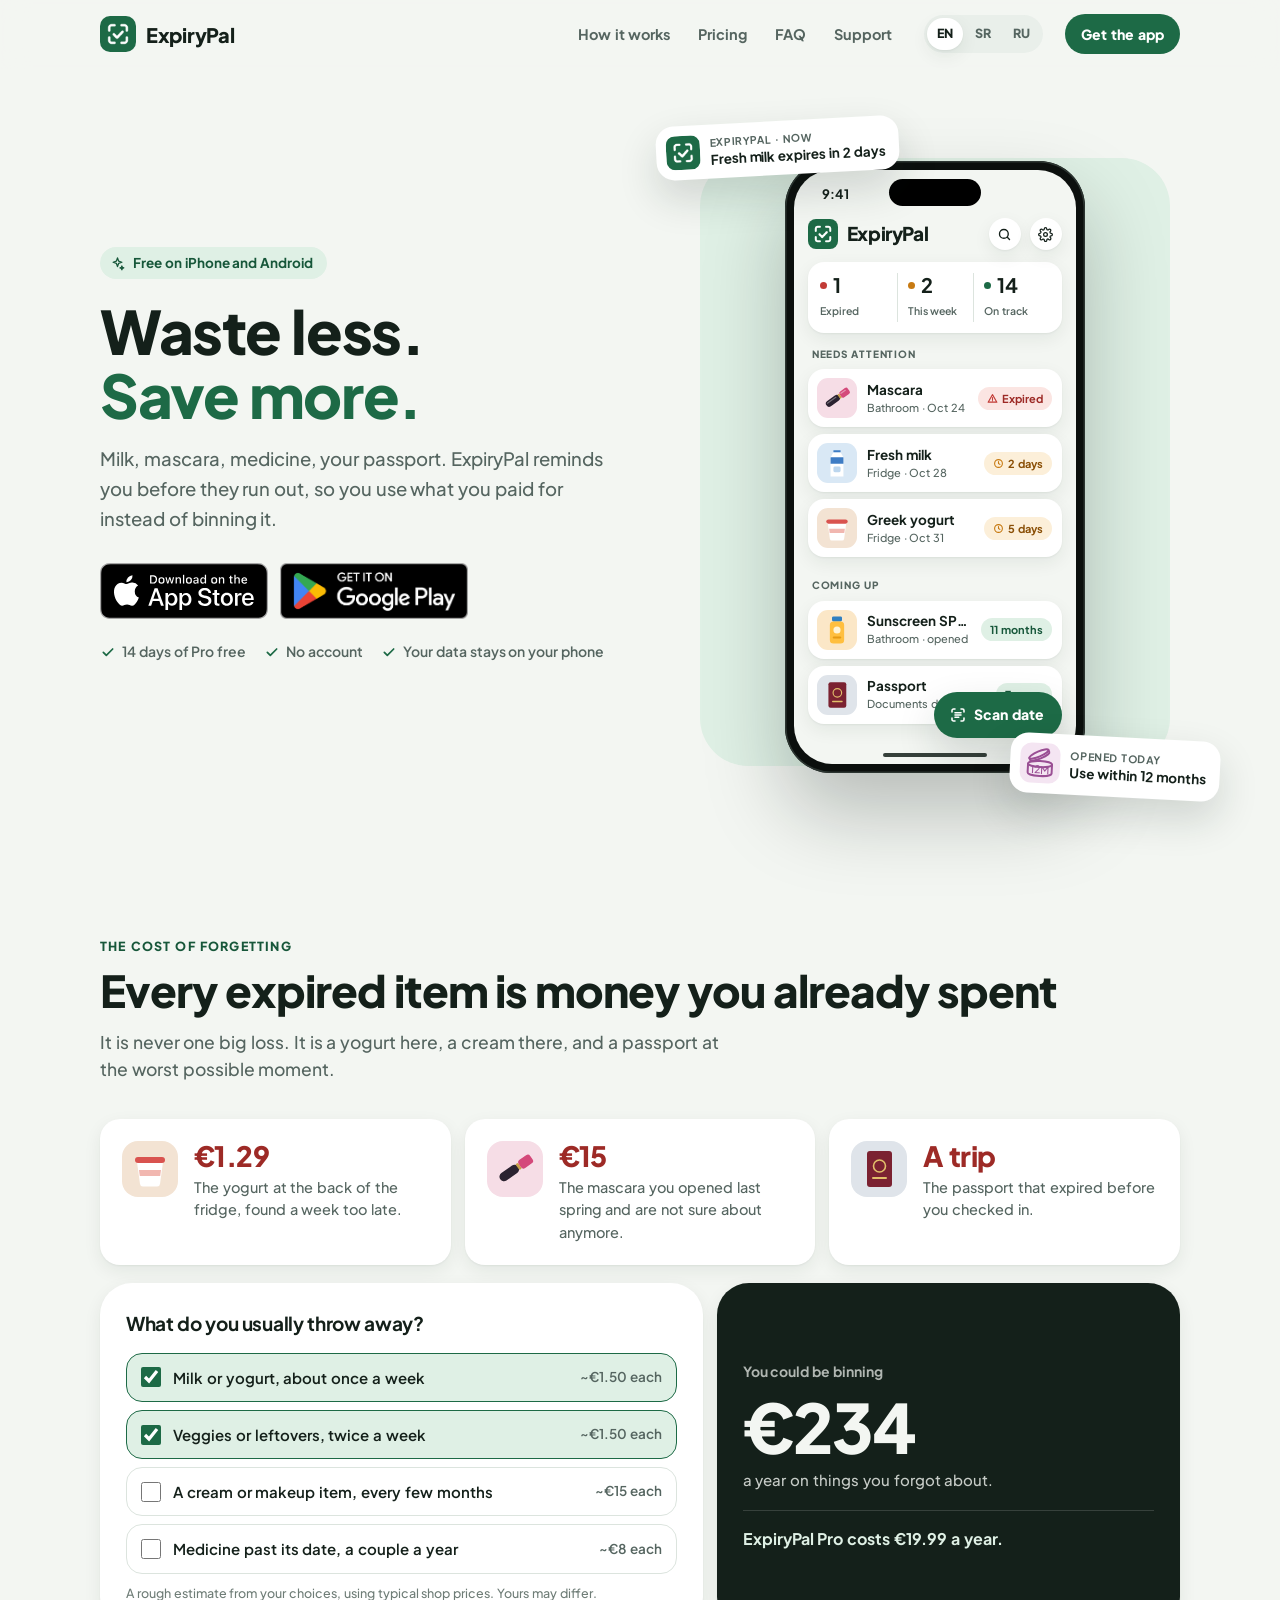
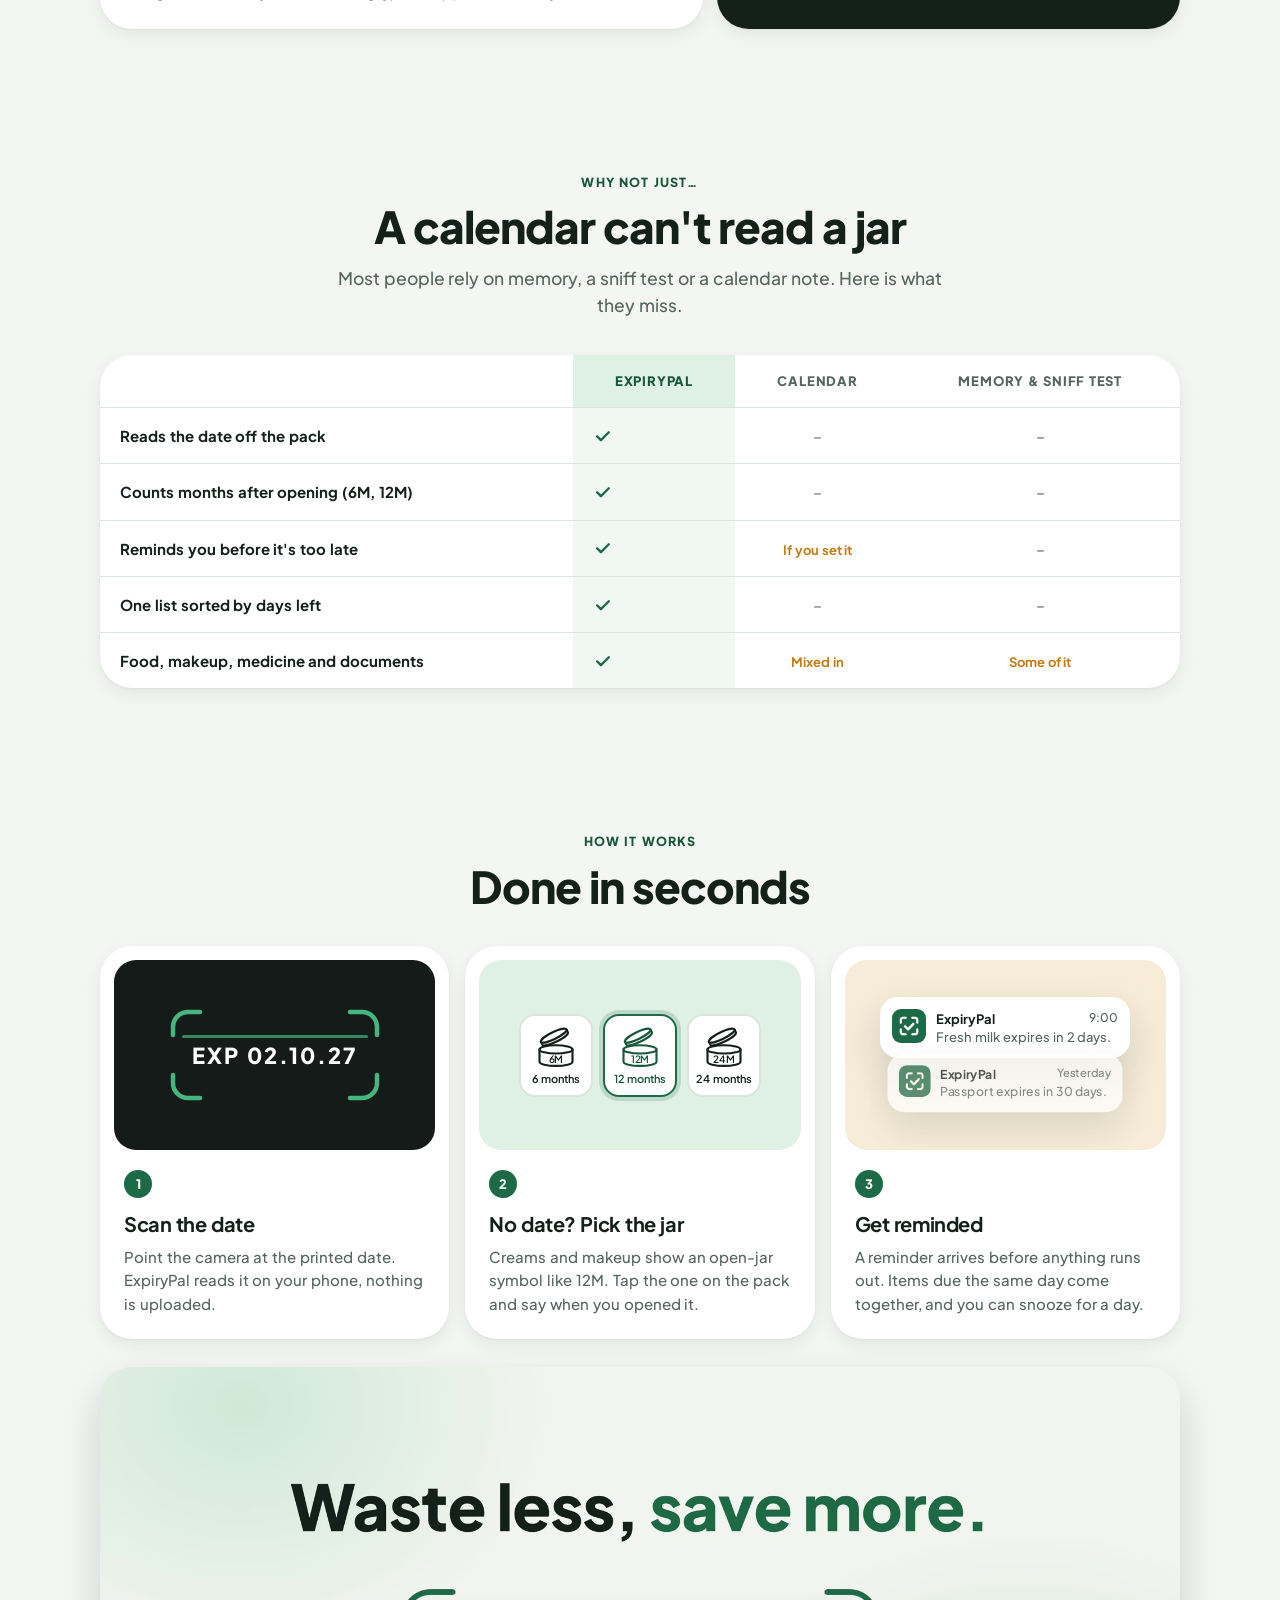
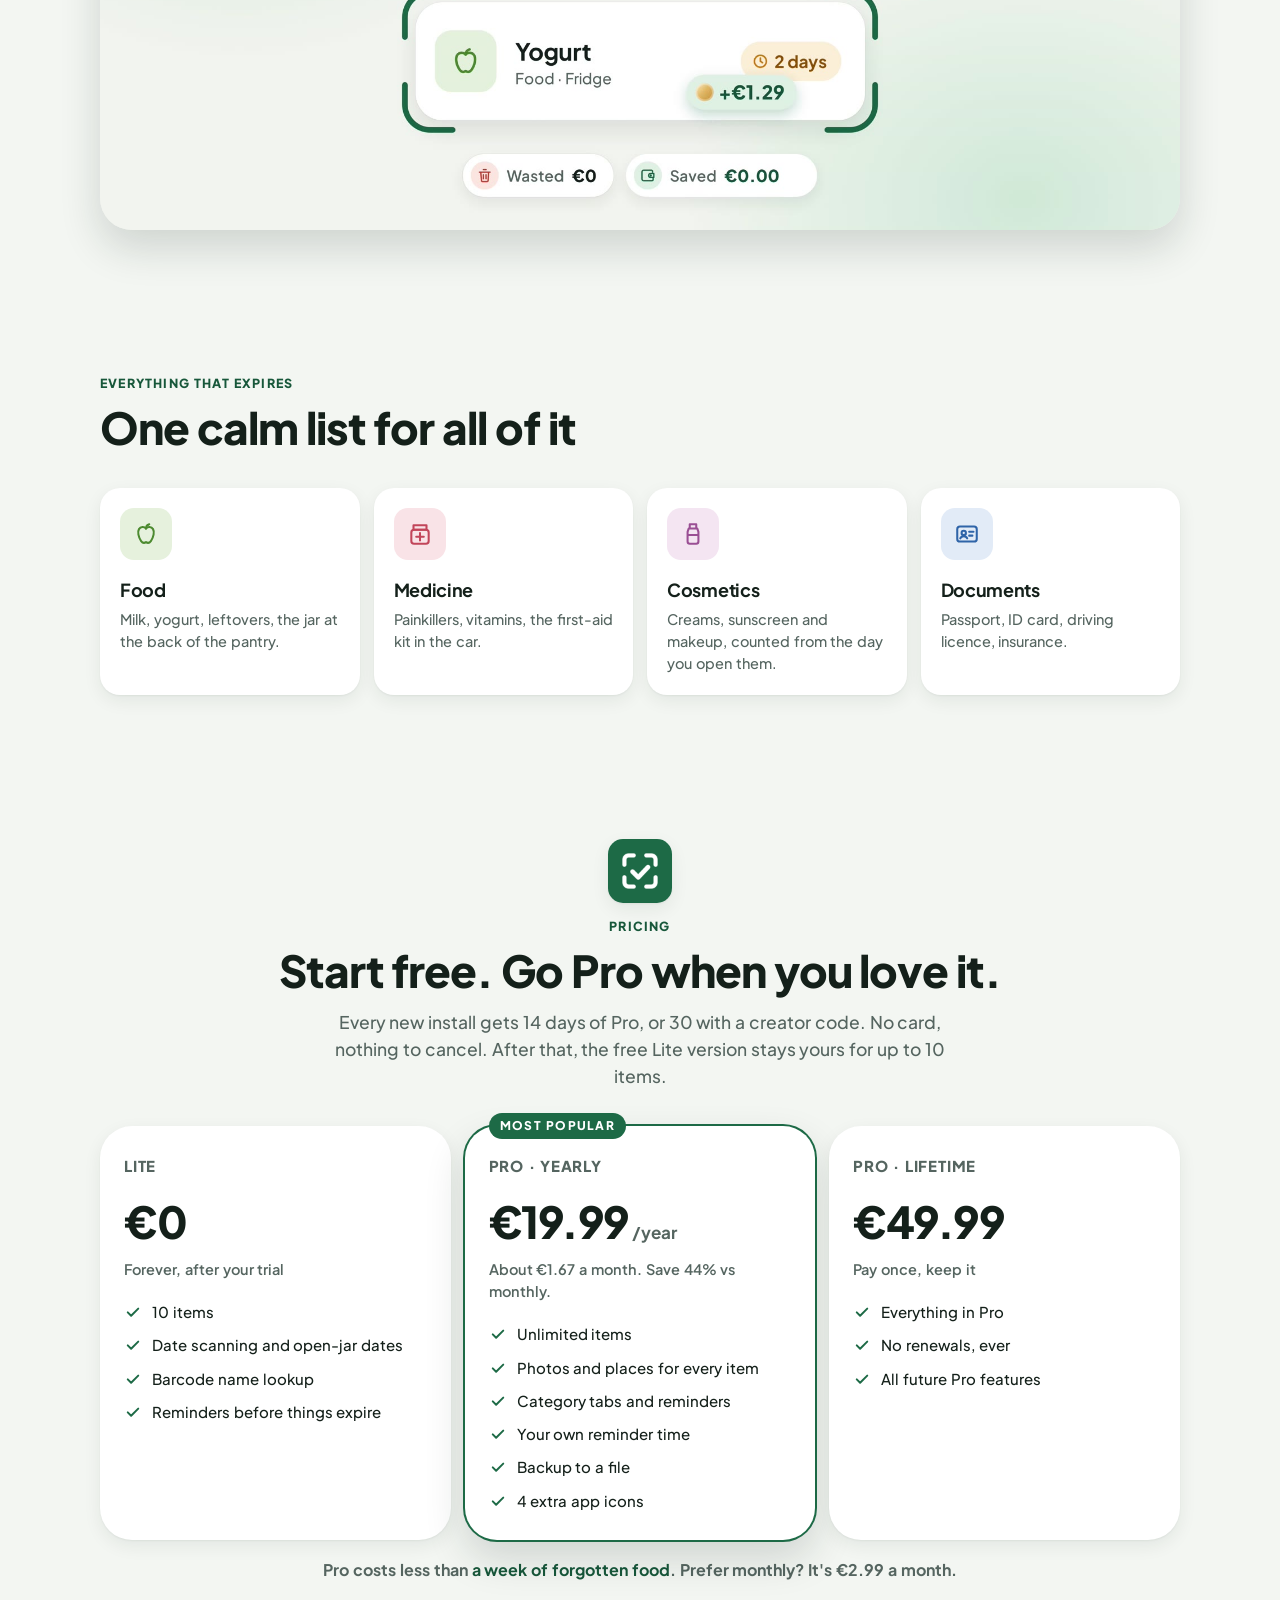
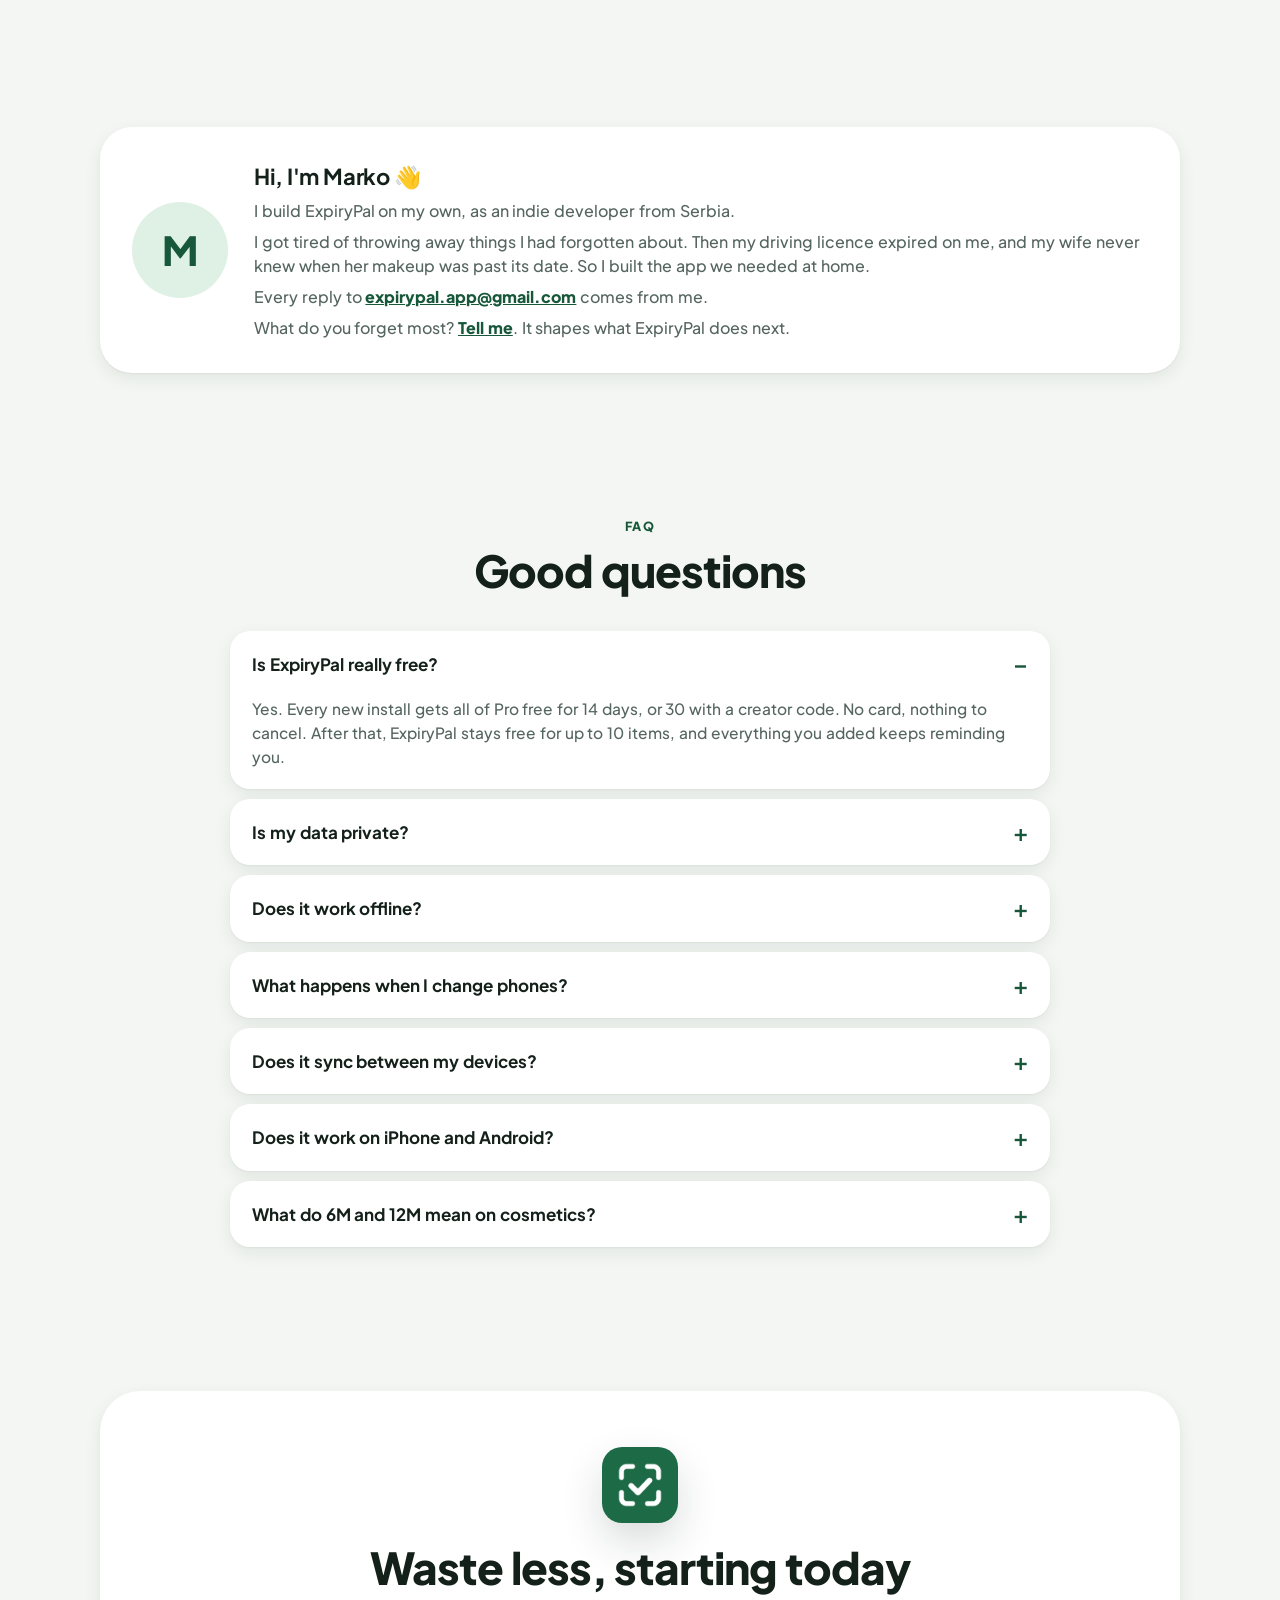
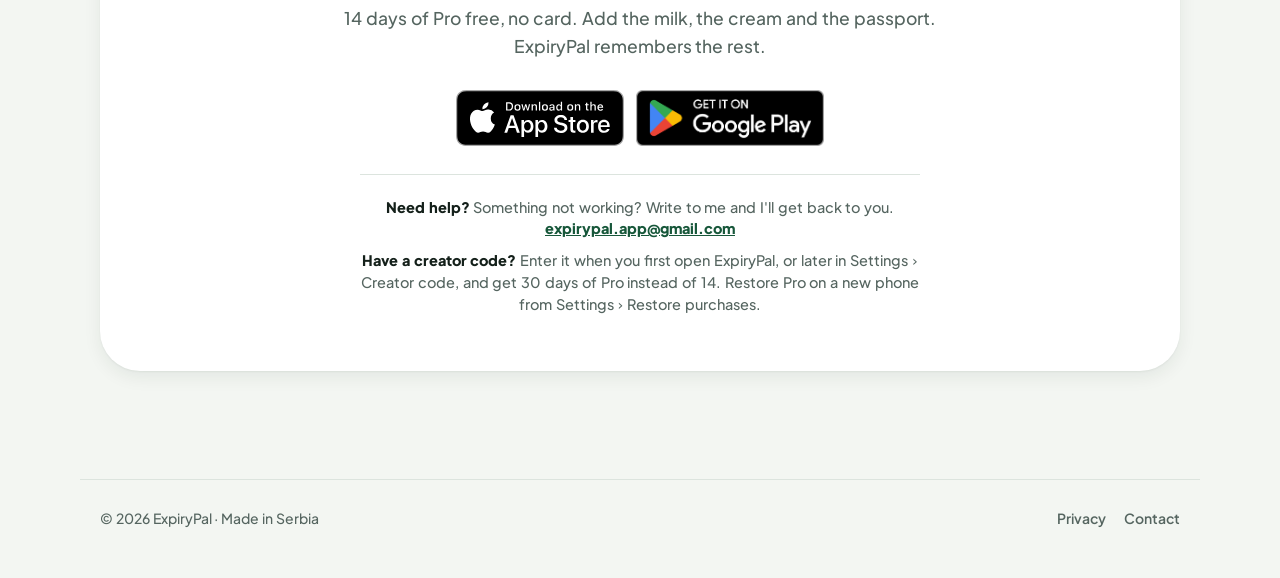
==== index.html @ 56f6d892 "Site: from 15 sections to 9, each fact said once Video joins How it works; Features, Privacy and the" ====
<!DOCTYPE html>
<html lang="en">
<head>
  <meta charset="utf-8">
  <meta name="viewport" content="width=device-width, initial-scale=1">
  <title>ExpiryPal – Waste less. Save more.</title>
  <meta name="description" content="Expiry date reminders for food, makeup, medicine and documents. Scan the date, get reminded, stop binning what you paid for. 14 days of Pro free, then free for 10 items.">
  <meta property="og:title" content="ExpiryPal – Waste less. Save more.">
  <meta property="og:description" content="Expiry date reminders for food, makeup, medicine and documents. Scan the date, get reminded, stop binning what you paid for. 14 days of Pro free, then free for 10 items.">
  <meta property="og:image" content="https://expirypal.app/assets/og.png">
  <meta name="theme-color" content="#f3f6f2" media="(prefers-color-scheme: light)">
  <meta name="theme-color" content="#0e1311" media="(prefers-color-scheme: dark)">
  <link rel="icon" href="/assets/icon-green.png">
  <link rel="apple-touch-icon" href="/assets/icon-green.png">
  <link rel="preload" href="/assets/fonts/PlusJakartaSans-ExtraBold.woff" as="font" type="font/woff" crossorigin>
  <link rel="alternate" hreflang="en" href="https://expirypal.app/">
  <link rel="alternate" hreflang="sr" href="https://expirypal.app/sr/">
  <link rel="alternate" hreflang="ru" href="https://expirypal.app/ru/">
  <link rel="alternate" hreflang="x-default" href="https://expirypal.app/">
  <link rel="stylesheet" href="/assets/site.css?v=7">
  <!-- Cookieless, privacy-friendly site analytics (Plausible). Separate from the app. -->
  <!-- <script defer data-domain="expirypal.app" src="https://plausible.io/js/script.js"></script> -->
</head>
<body><header class="top"><div class="wrap"><a class="brand" href="/"><img src="/assets/icon-green.png" alt="">ExpiryPal</a><nav class="nav"><a href="#how">How it works</a><a href="#pricing">Pricing</a><a href="#faq">FAQ</a><a href="#get">Support</a></nav><div class="lang" role="navigation" aria-label="Language"><a href="/" class=on hreflang="en" lang="en">EN</a><a href="/sr/" hreflang="sr" lang="sr">SR</a><a href="/ru/" hreflang="ru" lang="ru">RU</a></div><a class="btn sm" href="#get" style="margin-left:10px">Get the app</a></div></header><main><section class="hero"><div class="wrap"><div><span class="eyebrow"><svg class="ic " width="15" height="15" viewBox="0 0 24 24" fill="none" stroke="currentColor" stroke-width="2.1" stroke-linecap="round" stroke-linejoin="round" aria-hidden="true"><path d="M12 3l1.8 5.2L19 10l-5.2 1.8L12 17l-1.8-5.2L5 10l5.2-1.8z"/><path d="M19 16l.8 2.2L22 19l-2.2.8L19 22l-.8-2.2L16 19l2.2-.8z"/></svg>Free on iPhone and Android</span><h1>Waste less.<br><span>Save more.</span></h1><p class="lead">Milk, mascara, medicine, your passport. ExpiryPal reminds you before they run out, so you use what you paid for instead of binning it.</p><div class="badges"><a class="sbadge" href="https://apps.apple.com/app/id6821722011?pt=129595375&ct=website&mt=8"><img src="/assets/badge-app-store.svg" alt="Download on the App Store" width="168" height="56"></a><a class="sbadge" href="https://play.google.com/store/apps/details?id=com.expirypal.app&referrer=utm_source%3Dwebsite%26utm_medium%3Dsite"><img src="/assets/badge-google-play.png" alt="Get it on Google Play" width="188" height="56"></a></div><div class="assure"><span><svg class="ic " width="16" height="16" viewBox="0 0 24 24" fill="none" stroke="currentColor" stroke-width="2.6" stroke-linecap="round" stroke-linejoin="round" aria-hidden="true"><path d="M5 12.5l4.5 4.5L19 7.5"/></svg>14 days of Pro free</span><span><svg class="ic " width="16" height="16" viewBox="0 0 24 24" fill="none" stroke="currentColor" stroke-width="2.6" stroke-linecap="round" stroke-linejoin="round" aria-hidden="true"><path d="M5 12.5l4.5 4.5L19 7.5"/></svg>No account</span><span><svg class="ic " width="16" height="16" viewBox="0 0 24 24" fill="none" stroke="currentColor" stroke-width="2.6" stroke-linecap="round" stroke-linejoin="round" aria-hidden="true"><path d="M5 12.5l4.5 4.5L19 7.5"/></svg>Your data stays on your phone</span></div></div><div class="stage"><div class="phone"><div class="screen"><div class="island"></div><div class="sbar"><span>9:41</span><span></span></div><div class="abar"><img src="/assets/icon-green.png" alt="">ExpiryPal<span class="rb"><svg class="ic " width="15" height="15" viewBox="0 0 24 24" fill="none" stroke="currentColor" stroke-width="2.2" stroke-linecap="round" stroke-linejoin="round" aria-hidden="true"><circle cx="11" cy="11" r="7"/><path d="M20 20l-3.5-3.5"/></svg></span><span class="rb"><svg class="ic " width="15" height="15" viewBox="0 0 24 24" fill="none" stroke="currentColor" stroke-width="2" stroke-linecap="round" stroke-linejoin="round" aria-hidden="true"><circle cx="12" cy="12" r="3"/><path d="M19.4 15a1.7 1.7 0 0 0 .3 1.8l.1.1a2 2 0 1 1-2.8 2.8l-.1-.1a1.7 1.7 0 0 0-1.8-.3 1.7 1.7 0 0 0-1 1.5V21a2 2 0 1 1-4 0v-.1a1.7 1.7 0 0 0-1.1-1.5 1.7 1.7 0 0 0-1.8.3l-.1.1a2 2 0 1 1-2.8-2.8l.1-.1a1.7 1.7 0 0 0 .3-1.8 1.7 1.7 0 0 0-1.5-1H3a2 2 0 1 1 0-4h.1a1.7 1.7 0 0 0 1.5-1.1 1.7 1.7 0 0 0-.3-1.8l-.1-.1a2 2 0 1 1 2.8-2.8l.1.1a1.7 1.7 0 0 0 1.8.3H9a1.7 1.7 0 0 0 1-1.5V3a2 2 0 1 1 4 0v.1a1.7 1.7 0 0 0 1 1.5 1.7 1.7 0 0 0 1.8-.3l.1-.1a2 2 0 1 1 2.8 2.8l-.1.1a1.7 1.7 0 0 0-.3 1.8V9a1.7 1.7 0 0 0 1.5 1H21a2 2 0 1 1 0 4h-.1a1.7 1.7 0 0 0-1.5 1z"/></svg></span></div><div class="sum"><div><b><i class="dot d-exp"></i>1</b><span>Expired</span></div><div><b><i class="dot d-soon"></i>2</b><span>This week</span></div><div><b><i class="dot d-ok"></i>14</b><span>On track</span></div></div><div class="sec">NEEDS ATTENTION</div><div class="row"><div class="thumb"><svg viewBox="0 0 56 56" width="100%" height="100%" preserveAspectRatio="xMidYMid slice"><rect width="56" height="56" fill="#f6dde6"/><g transform="rotate(-35 28 28)"><rect x="10" y="23.5" width="22" height="9" rx="4.5" fill="#2b2230"/><rect x="12" y="25.5" width="16" height="1.6" rx=".8" fill="#ffffff" opacity=".35"/><rect x="31" y="24.5" width="3" height="7" rx="1" fill="#c9a24a"/><rect x="34" y="23" width="14" height="10" rx="3" fill="#d4497a"/><rect x="35.5" y="25" width="9" height="1.6" rx=".8" fill="#ffffff" opacity=".4"/></g></svg></div><div class="t"><div class="n">Mascara</div><div class="m">Bathroom · Oct 24</div></div><span class="chip exp"><svg class="ic " width="11" height="11" viewBox="0 0 24 24" fill="none" stroke="currentColor" stroke-width="2.4" stroke-linecap="round" stroke-linejoin="round" aria-hidden="true"><path d="M12 3.5L2.5 20h19z"/><path d="M12 10v4.5M12 17.2v.1"/></svg>Expired</span></div><div class="row"><div class="thumb"><svg viewBox="0 0 56 56" width="100%" height="100%" preserveAspectRatio="xMidYMid slice"><rect width="56" height="56" fill="#d9e8f5"/><path d="M19 20l4-7h10l4 7v27H19z" fill="#fff"/><path d="M23 13h10v-3H23z" fill="#3e7cc4"/><path d="M19 20h18v9H19z" fill="#3e7cc4"/><rect x="23" y="33" width="10" height="8" rx="2" fill="#bcd6ee"/></svg></div><div class="t"><div class="n">Fresh milk</div><div class="m">Fridge · Oct 28</div></div><span class="chip soon"><svg class="ic " width="11" height="11" viewBox="0 0 24 24" fill="none" stroke="currentColor" stroke-width="2.4" stroke-linecap="round" stroke-linejoin="round" aria-hidden="true"><circle cx="12" cy="12" r="8.5"/><path d="M12 7.5V12l3 2"/></svg>2 days</span></div><div class="row"><div class="thumb"><svg viewBox="0 0 56 56" width="100%" height="100%" preserveAspectRatio="xMidYMid slice"><rect width="56" height="56" fill="#f3e3d3"/><path d="M15 21h26l-3 22a3 3 0 0 1-3 2.6H21A3 3 0 0 1 18 43z" fill="#fff"/><rect x="13" y="16" width="30" height="6" rx="3" fill="#d9534f"/><path d="M17 29h22l-.8 6H17.8z" fill="#f1b7b0"/></svg></div><div class="t"><div class="n">Greek yogurt</div><div class="m">Fridge · Oct 31</div></div><span class="chip soon"><svg class="ic " width="11" height="11" viewBox="0 0 24 24" fill="none" stroke="currentColor" stroke-width="2.4" stroke-linecap="round" stroke-linejoin="round" aria-hidden="true"><circle cx="12" cy="12" r="8.5"/><path d="M12 7.5V12l3 2"/></svg>5 days</span></div><div class="sec">COMING UP</div><div class="row"><div class="thumb"><svg viewBox="0 0 56 56" width="100%" height="100%" preserveAspectRatio="xMidYMid slice"><rect width="56" height="56" fill="#fbe7c7"/><rect x="21" y="9" width="14" height="7" rx="2" fill="#2f7fc1"/><rect x="18" y="16" width="20" height="31" rx="5" fill="#ffbf3f"/><circle cx="28" cy="28" r="5" fill="#fff4d6"/><rect x="22" y="37" width="12" height="3" rx="1.5" fill="#e59a14"/></svg></div><div class="t"><div class="n">Sunscreen SPF 50</div><div class="m">Bathroom · opened</div></div><span class="chip ok">11 months</span></div><div class="row"><div class="thumb"><svg viewBox="0 0 56 56" width="100%" height="100%" preserveAspectRatio="xMidYMid slice"><rect width="56" height="56" fill="#dfe4ea"/><rect x="16" y="10" width="25" height="36" rx="3" fill="#7b2231"/><circle cx="28.5" cy="25" r="6" fill="none" stroke="#e2bf6a" stroke-width="1.6"/><rect x="21" y="36" width="15" height="2" rx="1" fill="#e2bf6a"/></svg></div><div class="t"><div class="n">Passport</div><div class="m">Documents drawer</div></div><span class="chip ok">7 years</span></div><span class="fab"><svg class="ic " width="18" height="18" viewBox="0 0 24 24" fill="none" stroke="currentColor" stroke-width="2.1" stroke-linecap="round" stroke-linejoin="round" aria-hidden="true"><path d="M4 8V6a2 2 0 0 1 2-2h2M16 4h2a2 2 0 0 1 2 2v2M20 16v2a2 2 0 0 1-2 2h-2M8 20H6a2 2 0 0 1-2-2v-2"/><path d="M8 9h8M8 12h8M8 15h5"/></svg>Scan date</span><div class="homebar"></div></div></div><div class="float f-note"><img class="logo" src="/assets/icon-green.png" alt=""><div><div class="k">ExpiryPal · now</div><div class="v">Fresh milk expires in 2 days</div></div></div><div class="float f-jar"><div class="thumb cosmetics" style="width:40px;height:40px;border-radius:11px"><svg width="32" height="32" viewBox="0 0 48 48" fill="none" stroke="currentColor" stroke-width="2.99" stroke-linejoin="round" stroke-linecap="round"><ellipse cx="24" cy="25.5" rx="18" ry="4.5"/><path d="M6 25.5V39A18 4.5 0 0 0 42 39V25.5"/><g transform="rotate(-26 21.5 10.5)"><ellipse cx="21.5" cy="10.5" rx="15.5" ry="3.8"/><path d="M6 10.5v3.4A15.5 3.8 0 0 0 37 13.9v-3.4"/></g><text x="24" y="40" text-anchor="middle" fill="currentColor" stroke="none" style="font:800 10.4px var(--font-sans);letter-spacing:-.2px">12M</text></svg></div><div><div class="k">Opened today</div><div class="v">Use within 12 months</div></div></div></div></div></section><section id="cost"><div class="wrap"><div class="head"><div class="kicker">The cost of forgetting</div><h2>Every expired item is money you already spent</h2><p class="sub">It is never one big loss. It is a yogurt here, a cream there, and a passport at the worst possible moment.</p></div><div class="costs"><div class="cost"><div class="thumb"><svg viewBox="0 0 56 56" width="100%" height="100%" preserveAspectRatio="xMidYMid slice"><rect width="56" height="56" fill="#f3e3d3"/><path d="M15 21h26l-3 22a3 3 0 0 1-3 2.6H21A3 3 0 0 1 18 43z" fill="#fff"/><rect x="13" y="16" width="30" height="6" rx="3" fill="#d9534f"/><path d="M17 29h22l-.8 6H17.8z" fill="#f1b7b0"/></svg></div><div><div class="amt">€1.29</div><p>The yogurt at the back of the fridge, found a week too late.</p></div></div><div class="cost"><div class="thumb"><svg viewBox="0 0 56 56" width="100%" height="100%"><rect width="56" height="56" fill="#f6dde6"/><g transform="rotate(-35 28 28)"><rect x="10" y="23.5" width="22" height="9" rx="4.5" fill="#2b2230"/><rect x="31" y="24.5" width="3" height="7" rx="1" fill="#c9a24a"/><rect x="34" y="23" width="14" height="10" rx="3" fill="#d4497a"/></g></svg></div><div><div class="amt">€15</div><p>The mascara you opened last spring and are not sure about anymore.</p></div></div><div class="cost"><div class="thumb"><svg viewBox="0 0 56 56" width="100%" height="100%" preserveAspectRatio="xMidYMid slice"><rect width="56" height="56" fill="#dfe4ea"/><rect x="16" y="10" width="25" height="36" rx="3" fill="#7b2231"/><circle cx="28.5" cy="25" r="6" fill="none" stroke="#e2bf6a" stroke-width="1.6"/><rect x="21" y="36" width="15" height="2" rx="1" fill="#e2bf6a"/></svg></div><div><div class="amt">A trip</div><p>The passport that expired before you checked in.</p></div></div></div><div class="calc"><div class="box"><h3>What do you usually throw away?</h3><label class="opt"><input type="checkbox" data-y="78" checked>Milk or yogurt, about once a week<span class="p">~€1.50 each</span></label><label class="opt"><input type="checkbox" data-y="156" checked>Veggies or leftovers, twice a week<span class="p">~€1.50 each</span></label><label class="opt"><input type="checkbox" data-y="45">A cream or makeup item, every few months<span class="p">~€15 each</span></label><label class="opt"><input type="checkbox" data-y="16">Medicine past its date, a couple a year<span class="p">~€8 each</span></label><p class="fine">A rough estimate from your choices, using typical shop prices. Yours may differ.</p></div><div class="box result"><div class="k">You could be binning</div><div class="big" id="total">€234</div><p>a year on things you forgot about.</p><div class="vs">ExpiryPal Pro costs €19.99 a year.</div></div></div></div></section><section id="why"><div class="wrap"><div class="head center"><div class="kicker">Why not just…</div><h2>A calendar can't read a jar</h2><p class="sub">Most people rely on memory, a sniff test or a calendar note. Here is what they miss.</p></div><div class="compare"><table><tr><th></th><th class="me">ExpiryPal</th><th>Calendar</th><th>Memory<span class="hide-m"> &amp; sniff test</span></th></tr><tr><td>Reads the date off the pack</td><td class="me"><span class="y"><svg class="ic " width="20" height="20" viewBox="0 0 24 24" fill="none" stroke="currentColor" stroke-width="2.8" stroke-linecap="round" stroke-linejoin="round" aria-hidden="true"><path d="M5 12.5l4.5 4.5L19 7.5"/></svg></span></td><td><span class="n">–</span></td><td><span class="n">–</span></td></tr><tr><td>Counts months after opening (6M, 12M)</td><td class="me"><span class="y"><svg class="ic " width="20" height="20" viewBox="0 0 24 24" fill="none" stroke="currentColor" stroke-width="2.8" stroke-linecap="round" stroke-linejoin="round" aria-hidden="true"><path d="M5 12.5l4.5 4.5L19 7.5"/></svg></span></td><td><span class="n">–</span></td><td><span class="n">–</span></td></tr><tr><td>Reminds you before it's too late</td><td class="me"><span class="y"><svg class="ic " width="20" height="20" viewBox="0 0 24 24" fill="none" stroke="currentColor" stroke-width="2.8" stroke-linecap="round" stroke-linejoin="round" aria-hidden="true"><path d="M5 12.5l4.5 4.5L19 7.5"/></svg></span></td><td><span class="half">If you set it</span></td><td><span class="n">–</span></td></tr><tr><td>One list sorted by days left</td><td class="me"><span class="y"><svg class="ic " width="20" height="20" viewBox="0 0 24 24" fill="none" stroke="currentColor" stroke-width="2.8" stroke-linecap="round" stroke-linejoin="round" aria-hidden="true"><path d="M5 12.5l4.5 4.5L19 7.5"/></svg></span></td><td><span class="n">–</span></td><td><span class="n">–</span></td></tr><tr><td>Food, makeup, medicine and documents</td><td class="me"><span class="y"><svg class="ic " width="20" height="20" viewBox="0 0 24 24" fill="none" stroke="currentColor" stroke-width="2.8" stroke-linecap="round" stroke-linejoin="round" aria-hidden="true"><path d="M5 12.5l4.5 4.5L19 7.5"/></svg></span></td><td><span class="half">Mixed in</span></td><td><span class="half">Some of it</span></td></tr></table></div></div></section><section id="how"><div class="wrap"><div class="head center"><div class="kicker">How it works</div><h2>Done in seconds</h2></div><div class="steps"><div class="step"><div class="art cam"><div class="vf"><svg width="210" height="92" viewBox="0 0 210 92" fill="none" stroke="#46b67f" stroke-width="4.5" stroke-linecap="round"><path d="M3 26V18A15 15 0 0 1 18 3h12M180 3h12a15 15 0 0 1 15 15v8M207 66v8a15 15 0 0 1-15 15h-12M30 89H18A15 15 0 0 1 3 74v-8"/></svg><span class="hl"></span>EXP 02.10.27</div></div><span class="n">1</span><h3>Scan the date</h3><p>Point the camera at the printed date. ExpiryPal reads it on your phone, nothing is uploaded.</p></div><div class="step"><div class="art jar"><div class="jars"><div class="jt"><svg width="44" height="44" viewBox="0 0 48 48" fill="none" stroke="currentColor" stroke-width="2.33" stroke-linejoin="round" stroke-linecap="round"><ellipse cx="24" cy="25.5" rx="18" ry="4.5"/><path d="M6 25.5V39A18 4.5 0 0 0 42 39V25.5"/><g transform="rotate(-26 21.5 10.5)"><ellipse cx="21.5" cy="10.5" rx="15.5" ry="3.8"/><path d="M6 10.5v3.4A15.5 3.8 0 0 0 37 13.9v-3.4"/></g><text x="24" y="40" text-anchor="middle" fill="currentColor" stroke="none" style="font:800 12px var(--font-sans);letter-spacing:-.2px">6M</text></svg>6 months</div><div class="jt on"><svg width="44" height="44" viewBox="0 0 48 48" fill="none" stroke="currentColor" stroke-width="2.33" stroke-linejoin="round" stroke-linecap="round"><ellipse cx="24" cy="25.5" rx="18" ry="4.5"/><path d="M6 25.5V39A18 4.5 0 0 0 42 39V25.5"/><g transform="rotate(-26 21.5 10.5)"><ellipse cx="21.5" cy="10.5" rx="15.5" ry="3.8"/><path d="M6 10.5v3.4A15.5 3.8 0 0 0 37 13.9v-3.4"/></g><text x="24" y="40" text-anchor="middle" fill="currentColor" stroke="none" style="font:800 10.4px var(--font-sans);letter-spacing:-.2px">12M</text></svg>12 months</div><div class="jt"><svg width="44" height="44" viewBox="0 0 48 48" fill="none" stroke="currentColor" stroke-width="2.33" stroke-linejoin="round" stroke-linecap="round"><ellipse cx="24" cy="25.5" rx="18" ry="4.5"/><path d="M6 25.5V39A18 4.5 0 0 0 42 39V25.5"/><g transform="rotate(-26 21.5 10.5)"><ellipse cx="21.5" cy="10.5" rx="15.5" ry="3.8"/><path d="M6 10.5v3.4A15.5 3.8 0 0 0 37 13.9v-3.4"/></g><text x="24" y="40" text-anchor="middle" fill="currentColor" stroke="none" style="font:800 10.4px var(--font-sans);letter-spacing:-.2px">24M</text></svg>24 months</div></div></div><span class="n">2</span><h3>No date? Pick the jar</h3><p>Creams and makeup show an open-jar symbol like 12M. Tap the one on the pack and say when you opened it.</p></div><div class="step"><div class="art bell"><div><div class="note"><img src="/assets/icon-green.png" alt=""><div style="flex:1"><b>ExpiryPal<i>9:00</i></b><span>Fresh milk expires in 2 days.</span></div></div><div class="note"><img src="/assets/icon-green.png" alt=""><div style="flex:1"><b>ExpiryPal<i>Yesterday</i></b><span>Passport expires in 30 days.</span></div></div></div></div><span class="n">3</span><h3>Get reminded</h3><p>A reminder arrives before anything runs out. Items due the same day come together, and you can snooze for a day.</p></div></div><div style="margin-top:28px"><div class="video"><video src="/assets/expirypal-header.mp4" autoplay muted loop playsinline preload="metadata" poster="/assets/expirypal-header-poster.jpg"></video></div></div></div></section><section id="everything"><div class="wrap"><div class="head"><div class="kicker">Everything that expires</div><h2>One calm list for all of it</h2></div><div class="cats"><div class="cat"><div class="thumb food"><svg class="ic " width="26" height="26" viewBox="0 0 24 24" fill="none" stroke="currentColor" stroke-width="1.9" stroke-linecap="round" stroke-linejoin="round" aria-hidden="true"><path d="M12 7c-1.5-2-5-2-6.5.5S5 15 7.5 18.5c1.3 1.8 3 2 4.5 1 1.5 1 3.2.8 4.5-1C19 15 20 10 18.5 7.5S13.5 5 12 7z"/><path d="M12 7c0-2 1-3.5 3-4"/></svg></div><h3>Food</h3><p>Milk, yogurt, leftovers, the jar at the back of the pantry.</p></div><div class="cat"><div class="thumb medicine"><svg class="ic " width="26" height="26" viewBox="0 0 24 24" fill="none" stroke="currentColor" stroke-width="1.9" stroke-linecap="round" stroke-linejoin="round" aria-hidden="true"><rect x="4" y="8" width="16" height="13" rx="2.5"/><path d="M6 4h12v4H6zM12 11v7M8.5 14.5h7"/></svg></div><h3>Medicine</h3><p>Painkillers, vitamins, the first-aid kit in the car.</p></div><div class="cat"><div class="thumb cosmetics"><svg class="ic " width="26" height="26" viewBox="0 0 24 24" fill="none" stroke="currentColor" stroke-width="1.9" stroke-linecap="round" stroke-linejoin="round" aria-hidden="true"><path d="M9 3h6v4H9zM8 7h8l1 3v9a2 2 0 0 1-2 2H9a2 2 0 0 1-2-2v-9z"/><path d="M7.5 13h9"/></svg></div><h3>Cosmetics</h3><p>Creams, sunscreen and makeup, counted from the day you open them.</p></div><div class="cat"><div class="thumb documents"><svg class="ic " width="26" height="26" viewBox="0 0 24 24" fill="none" stroke="currentColor" stroke-width="1.9" stroke-linecap="round" stroke-linejoin="round" aria-hidden="true"><rect x="3" y="5" width="18" height="14" rx="2.5"/><circle cx="9" cy="11" r="2"/><path d="M5.8 16c.6-1.4 1.8-2 3.2-2s2.6.6 3.2 2M14 10h4M14 13.5h3"/></svg></div><h3>Documents</h3><p>Passport, ID card, driving licence, insurance.</p></div></div></div></section><section id="pricing"><div class="wrap"><div class="head center"><img class="pmark" src="/assets/icon-green.png" alt="" width="64" height="64"><div class="kicker">Pricing</div><h2>Start free. Go Pro when you love it.</h2><p class="sub">Every new install gets 14 days of Pro, or 30 with a creator code. No card, nothing to cancel. After that, the free Lite version stays yours for up to 10 items.</p></div><div class="plans"><div class="plan"><div class="nm">Lite</div><div class="price">€0</div><div class="per">Forever, after your trial</div><ul><li><svg class="ic " width="18" height="18" viewBox="0 0 24 24" fill="none" stroke="currentColor" stroke-width="2.6" stroke-linecap="round" stroke-linejoin="round" aria-hidden="true"><path d="M5 12.5l4.5 4.5L19 7.5"/></svg>10 items</li><li><svg class="ic " width="18" height="18" viewBox="0 0 24 24" fill="none" stroke="currentColor" stroke-width="2.6" stroke-linecap="round" stroke-linejoin="round" aria-hidden="true"><path d="M5 12.5l4.5 4.5L19 7.5"/></svg>Date scanning and open-jar dates</li><li><svg class="ic " width="18" height="18" viewBox="0 0 24 24" fill="none" stroke="currentColor" stroke-width="2.6" stroke-linecap="round" stroke-linejoin="round" aria-hidden="true"><path d="M5 12.5l4.5 4.5L19 7.5"/></svg>Barcode name lookup</li><li><svg class="ic " width="18" height="18" viewBox="0 0 24 24" fill="none" stroke="currentColor" stroke-width="2.6" stroke-linecap="round" stroke-linejoin="round" aria-hidden="true"><path d="M5 12.5l4.5 4.5L19 7.5"/></svg>Reminders before things expire</li></ul></div><div class="plan best"><span class="tag gold-pill">MOST POPULAR</span><div class="nm">Pro · Yearly</div><div class="price">€19.99<small> /year</small></div><div class="per">About €1.67 a month. Save 44% vs monthly.</div><ul><li><svg class="ic " width="18" height="18" viewBox="0 0 24 24" fill="none" stroke="currentColor" stroke-width="2.6" stroke-linecap="round" stroke-linejoin="round" aria-hidden="true"><path d="M5 12.5l4.5 4.5L19 7.5"/></svg>Unlimited items</li><li><svg class="ic " width="18" height="18" viewBox="0 0 24 24" fill="none" stroke="currentColor" stroke-width="2.6" stroke-linecap="round" stroke-linejoin="round" aria-hidden="true"><path d="M5 12.5l4.5 4.5L19 7.5"/></svg>Photos and places for every item</li><li><svg class="ic " width="18" height="18" viewBox="0 0 24 24" fill="none" stroke="currentColor" stroke-width="2.6" stroke-linecap="round" stroke-linejoin="round" aria-hidden="true"><path d="M5 12.5l4.5 4.5L19 7.5"/></svg>Category tabs and reminders</li><li><svg class="ic " width="18" height="18" viewBox="0 0 24 24" fill="none" stroke="currentColor" stroke-width="2.6" stroke-linecap="round" stroke-linejoin="round" aria-hidden="true"><path d="M5 12.5l4.5 4.5L19 7.5"/></svg>Your own reminder time</li><li><svg class="ic " width="18" height="18" viewBox="0 0 24 24" fill="none" stroke="currentColor" stroke-width="2.6" stroke-linecap="round" stroke-linejoin="round" aria-hidden="true"><path d="M5 12.5l4.5 4.5L19 7.5"/></svg>Backup to a file</li><li><svg class="ic " width="18" height="18" viewBox="0 0 24 24" fill="none" stroke="currentColor" stroke-width="2.6" stroke-linecap="round" stroke-linejoin="round" aria-hidden="true"><path d="M5 12.5l4.5 4.5L19 7.5"/></svg>4 extra app icons</li></ul></div><div class="plan"><div class="nm">Pro · Lifetime</div><div class="price">€49.99</div><div class="per">Pay once, keep it</div><ul><li><svg class="ic " width="18" height="18" viewBox="0 0 24 24" fill="none" stroke="currentColor" stroke-width="2.6" stroke-linecap="round" stroke-linejoin="round" aria-hidden="true"><path d="M5 12.5l4.5 4.5L19 7.5"/></svg>Everything in Pro</li><li><svg class="ic " width="18" height="18" viewBox="0 0 24 24" fill="none" stroke="currentColor" stroke-width="2.6" stroke-linecap="round" stroke-linejoin="round" aria-hidden="true"><path d="M5 12.5l4.5 4.5L19 7.5"/></svg>No renewals, ever</li><li><svg class="ic " width="18" height="18" viewBox="0 0 24 24" fill="none" stroke="currentColor" stroke-width="2.6" stroke-linecap="round" stroke-linejoin="round" aria-hidden="true"><path d="M5 12.5l4.5 4.5L19 7.5"/></svg>All future Pro features</li></ul></div></div><p class="value">Pro costs less than <b>a week of forgotten food</b>. Prefer monthly? It's €2.99 a month.</p></div></section><section id="maker"><div class="wrap"><div class="maker"><div class="avatar">M</div><div><h3>Hi, I'm Marko 👋</h3><p>I build ExpiryPal on my own, as an indie developer from Serbia.</p><p>I got tired of throwing away things I had forgotten about. Then my driving licence expired on me, and my wife never knew when her makeup was past its date. So I built the app we needed at home.</p><p>Every reply to <a href="mailto:expirypal.app@gmail.com">expirypal.app@gmail.com</a> comes from me.</p><p>What do you forget most? <a href="mailto:expirypal.app@gmail.com?subject=What%20I%20forget%20most">Tell me</a>. It shapes what ExpiryPal does next.</p></div></div></div></section><section id="faq"><div class="wrap"><div class="head center"><div class="kicker">FAQ</div><h2>Good questions</h2></div><div class="faq" style="max-width:820px;margin:0 auto"><details open><summary>Is ExpiryPal really free?</summary><p>Yes. Every new install gets all of Pro free for 14 days, or 30 with a creator code. No card, nothing to cancel. After that, ExpiryPal stays free for up to 10 items, and everything you added keeps reminding you.</p></details><details><summary>Is my data private?</summary><p>Yes. There is no account, your items and photos stay on your phone, and dates are read on the device. No analytics, no tracking. Read the <a href="/privacy.html" hreflang="en">privacy policy</a>.</p></details><details><summary>Does it work offline?</summary><p>Yes. Dates are read on your phone and reminders are scheduled on your phone, so neither needs the internet. Only looking up a product name from its barcode needs a connection.</p></details><details><summary>What happens when I change phones?</summary><p>Your items live on your phone, not in an account. With Pro you can back up your items to a file and bring them to your new phone. Restore Pro itself from Settings › Restore purchases.</p></details><details><summary>Does it sync between my devices?</summary><p>No. There is no account and nothing is stored on a server, so each phone keeps its own list. That is what keeps your data private.</p></details><details><summary>Does it work on iPhone and Android?</summary><p>Yes, ExpiryPal is on the App Store and Google Play.</p></details><details><summary>What do 6M and 12M mean on cosmetics?</summary><p>It is the period-after-opening symbol: a small open jar with a number of months. 12M means use it within 12 months of opening. Pick the symbol in ExpiryPal, say when you opened it, and it works out the date.</p></details></div></div></section><section id="get"><div class="wrap"><div class="cta"><img class="logo" src="/assets/icon-green.png" alt=""><h2>Waste less, starting today</h2><p class="sub" style="margin:0 auto">14 days of Pro free, no card. Add the milk, the cream and the passport. ExpiryPal remembers the rest.</p><div class="badges"><a class="sbadge" href="https://apps.apple.com/app/id6821722011?pt=129595375&ct=website&mt=8"><img src="/assets/badge-app-store.svg" alt="Download on the App Store" width="168" height="56"></a><a class="sbadge" href="https://play.google.com/store/apps/details?id=com.expirypal.app&referrer=utm_source%3Dwebsite%26utm_medium%3Dsite"><img src="/assets/badge-google-play.png" alt="Get it on Google Play" width="188" height="56"></a></div><div class="cta-more"><p><b>Need help?</b> Something not working? Write to me and I'll get back to you. <a href="mailto:expirypal.app@gmail.com">expirypal.app@gmail.com</a></p><p><b>Have a creator code?</b> Enter it when you first open ExpiryPal, or later in Settings › Creator code, and get 30 days of Pro instead of 14. Restore Pro on a new phone from Settings › Restore purchases.</p></div></div></div></section></main><footer><div class="wrap"><span>© 2026 ExpiryPal · Made in Serbia</span><div class="links"><a href="/privacy.html">Privacy</a><a href="mailto:expirypal.app@gmail.com">Contact</a></div></div></footer><script>(function(){var t=document.querySelector(".top");if(!t)return;function f(){t.classList.toggle("scrolled",window.scrollY>4)}f();window.addEventListener("scroll",f,{passive:true})})();</script><script>(function(){var b=document.querySelectorAll('.calc input'),t=document.getElementById('total');function u(){var s=0;b.forEach(function(i){if(i.checked)s+=+i.dataset.y});t.textContent='€'+s}b.forEach(function(i){i.addEventListener('change',u)});u()})();</script></body>
</html>
---- assets/site.css ----
/* ExpiryPal site: same tokens as the app (lib/theme/app_theme.dart). */
@font-face { font-family: "Plus Jakarta Sans"; src: url("/assets/fonts/PlusJakartaSans-Medium.woff") format("woff"); font-weight: 500; font-style: normal; font-display: swap; }
@font-face { font-family: "Plus Jakarta Sans"; src: url("/assets/fonts/PlusJakartaSans-SemiBold.woff") format("woff"); font-weight: 600; font-style: normal; font-display: swap; }
@font-face { font-family: "Plus Jakarta Sans"; src: url("/assets/fonts/PlusJakartaSans-Bold.woff") format("woff"); font-weight: 700; font-style: normal; font-display: swap; }
@font-face { font-family: "Plus Jakarta Sans"; src: url("/assets/fonts/PlusJakartaSans-ExtraBold.woff") format("woff"); font-weight: 800; font-style: normal; font-display: swap; }
/* Plus Jakarta Sans has no Cyrillic. Inter (OFL) fills in Cyrillic letters only, for the Russian page. */
@font-face { font-family: "Plus Jakarta Sans"; src: url("/assets/fonts/InterCyrillic-Medium.woff") format("woff"); font-weight: 500; font-style: normal; font-display: swap; unicode-range: U+0400-045F, U+0490-0491, U+04B0-04B1, U+2116; }
@font-face { font-family: "Plus Jakarta Sans"; src: url("/assets/fonts/InterCyrillic-SemiBold.woff") format("woff"); font-weight: 600; font-style: normal; font-display: swap; unicode-range: U+0400-045F, U+0490-0491, U+04B0-04B1, U+2116; }
@font-face { font-family: "Plus Jakarta Sans"; src: url("/assets/fonts/InterCyrillic-Bold.woff") format("woff"); font-weight: 700; font-style: normal; font-display: swap; unicode-range: U+0400-045F, U+0490-0491, U+04B0-04B1, U+2116; }
@font-face { font-family: "Plus Jakarta Sans"; src: url("/assets/fonts/InterCyrillic-ExtraBold.woff") format("woff"); font-weight: 800; font-style: normal; font-display: swap; unicode-range: U+0400-045F, U+0490-0491, U+04B0-04B1, U+2116; }
:root {
  color-scheme: light dark;
  --bg: #f3f6f2; --surface: #ffffff; --surface-2: #e9efea; --line: #dce4de;
  --ink: #14201a; --ink-muted: #556560; --ink-faint: #6f7d77;
  --brand: #1d6a46; --on-brand: #ffffff; --brand-soft: #dff0e5; --brand-ink: #17573a;
  --pro: #c28f3a; --pro-soft: #f6ecd8; --pro-ink: #7a5412;
  --expired: #c23b36; --expired-soft: #fbe5e2; --expired-ink: #9d2a26;
  --soon: #c77a12; --soon-soft: #fcefd9; --soon-ink: #8a4f06;
  --food: #4c8a2f; --food-soft: #e6f1dd; --medicine: #c2455a; --medicine-soft: #f9e3e7;
  --cosmetics: #9a4f94; --cosmetics-soft: #f4e5f2; --documents: #2f64a8; --documents-soft: #e2ebf7;
  --shadow-card: 0 1px 2px rgba(16, 40, 28, .05), 0 6px 18px rgba(16, 40, 28, .07);
  --shadow-float: 0 18px 40px rgba(16, 40, 28, .16);
  --r-md: 14px; --r-lg: 20px; --r-xl: 32px;
  --font: "Plus Jakarta Sans", system-ui, -apple-system, "Segoe UI", Roboto, sans-serif;
}
@media (prefers-color-scheme: dark) {
  :root {
    --bg: #0e1311; --surface: #171e1b; --surface-2: #212a26; --line: #2b3631;
    --ink: #e9f0eb; --ink-muted: #9aaba2; --ink-faint: #6c7b74;
    --brand: #46b67f; --on-brand: #06180e; --brand-soft: #163424; --brand-ink: #8fe0b4;
    --pro: #d8a754; --pro-soft: #3a2f1b; --pro-ink: #f1cd88;
    --expired: #ff8a80; --expired-soft: #3e1f1d; --expired-ink: #ffb4ab;
    --soon: #f2b457; --soon-soft: #3b2d15; --soon-ink: #f7cd8c;
    --food: #8cc96b; --food-soft: #1f2e17; --medicine: #f08a9b; --medicine-soft: #3a1c22;
    --cosmetics: #d99bd3; --cosmetics-soft: #34203a; --documents: #8bb4ec; --documents-soft: #1b2638;
    --shadow-card: 0 0 0 1px var(--line);
    --shadow-float: 0 18px 40px rgba(0, 0, 0, .45), 0 0 0 1px var(--line);
  }
}

* { box-sizing: border-box; margin: 0; padding: 0; }
html { scroll-behavior: smooth; -webkit-text-size-adjust: 100%; }
body { word-spacing: .05em; font-family: var(--font); background: var(--bg); color: var(--ink); font-size: 16px; line-height: 1.55; -webkit-font-smoothing: antialiased; overflow-x: hidden; }
a { color: var(--brand-ink); }
img, svg { display: block; }
.wrap { max-width: 1120px; margin: 0 auto; padding: 0 20px; }
.ic { flex: none; }

/* header */
.top { position: sticky; top: 0; z-index: 20; background: color-mix(in srgb, var(--bg) 82%, transparent); backdrop-filter: blur(14px); -webkit-backdrop-filter: blur(14px); border-bottom: 1px solid transparent; }
.top.scrolled { border-bottom-color: var(--line); }
.top .wrap { display: flex; align-items: center; gap: 12px; height: 68px; }
.brand { display: flex; align-items: center; gap: 10px; text-decoration: none; color: var(--ink); font-weight: 800; font-size: 20px; letter-spacing: -.3px; }
.brand img { width: 36px; height: 36px; border-radius: 10px; }
.nav { display: flex; gap: 4px; margin-left: auto; }
.nav a { color: var(--ink-muted); text-decoration: none; font-weight: 700; font-size: 14.5px; padding: 8px 12px; border-radius: 999px; }
.nav a:hover { color: var(--ink); background: var(--surface-2); }
.btn { display: inline-flex; align-items: center; justify-content: center; gap: 8px; height: 48px; padding: 0 22px; border-radius: 999px; background: var(--brand); color: var(--on-brand); font: 800 15px/1 var(--font); text-decoration: none; border: 0; cursor: pointer; transition: transform .15s ease, box-shadow .15s ease; }
.btn:hover { transform: translateY(-1px); box-shadow: 0 8px 20px rgba(29, 106, 70, .28); }
.btn.sm { height: 40px; padding: 0 16px; font-size: 14px; }
@media (max-width: 760px) { .nav { display: none; } .top .btn.sm { margin-left: auto; } }

/* hero */
.hero { padding: 48px 0 72px; }
.hero .wrap { display: grid; grid-template-columns: 1.05fr .95fr; gap: 48px; align-items: center; }
.eyebrow { display: inline-flex; align-items: center; gap: 8px; height: 32px; padding: 0 14px 0 10px; border-radius: 999px; background: var(--brand-soft); color: var(--brand-ink); font-weight: 700; font-size: 13.5px; }
h1 { font-size: clamp(40px, 5.4vw, 60px); line-height: 1.06; letter-spacing: -1.4px; font-weight: 800; margin: 20px 0 18px; }
h1 span { color: var(--brand); }
.lead { font-size: 18.5px; line-height: 1.6; color: var(--ink-muted); max-width: 520px; }
.stores { display: flex; flex-wrap: wrap; gap: 12px; margin-top: 30px; }
.store { display: inline-flex; align-items: center; gap: 12px; height: 58px; padding: 0 22px 0 16px; border-radius: 18px; background: var(--ink); color: var(--bg); text-decoration: none; transition: transform .15s ease; }
.store:hover { transform: translateY(-2px); }
.store small { display: block; font: 600 11.5px/1.2 var(--font); opacity: .75; }
.store b { display: block; font: 800 17px/1.2 var(--font); letter-spacing: -.2px; }
.assure { display: flex; flex-wrap: wrap; gap: 8px 18px; margin-top: 22px; color: var(--ink-muted); font-weight: 600; font-size: 14px; }
.assure span { display: inline-flex; align-items: center; gap: 6px; }
.assure .ic { color: var(--brand); }

/* phone mockup */
.stage { position: relative; display: flex; justify-content: center; padding: 44px 0 20px; }
.stage:before { content: ""; position: absolute; inset: 6% 2% 4%; border-radius: 48px; background: var(--brand-soft); }
.phone { position: relative; width: 300px; height: 612px; border-radius: 46px; padding: 9px; background: #0b0f0d; box-shadow: 0 40px 80px rgba(10, 25, 18, .25), 0 0 0 1.5px #2c3531 inset; }
.screen { position: relative; height: 100%; border-radius: 38px; overflow: hidden; background: var(--bg); padding: 0 14px; }
.sbar { display: flex; justify-content: space-between; align-items: center; height: 44px; padding: 4px 14px 0; font-weight: 700; font-size: 13px; }
.island { position: absolute; left: 50%; top: 9px; transform: translateX(-50%); width: 92px; height: 27px; border-radius: 16px; background: #000; }
.abar { display: flex; align-items: center; gap: 9px; padding: 4px 0 12px; font-weight: 800; font-size: 19px; letter-spacing: -.4px; }
.abar img { width: 30px; height: 30px; border-radius: 8px; }
.abar .rb { margin-left: auto; width: 32px; height: 32px; border-radius: 50%; background: var(--surface); box-shadow: var(--shadow-card); display: grid; place-items: center; color: var(--ink); }
.abar .rb + .rb { margin-left: 0; }
.sum { display: grid; grid-template-columns: repeat(3, 1fr); background: var(--surface); border-radius: 16px; box-shadow: var(--shadow-card); padding: 11px 12px; }
.sum div + div { border-left: 1px solid var(--line); padding-left: 10px; }
.sum b { display: flex; align-items: center; gap: 6px; font-size: 20px; line-height: 24px; letter-spacing: -.4px; }
.sum span { font-size: 10.5px; font-weight: 600; color: var(--ink-muted); }
.dot { width: 7px; height: 7px; border-radius: 50%; }
.d-exp { background: var(--expired); } .d-soon { background: var(--soon); } .d-ok { background: var(--brand); }
.sec { font-size: 10px; font-weight: 800; letter-spacing: .8px; color: var(--ink-muted); padding: 14px 4px 7px; }
.row { display: flex; align-items: center; gap: 10px; background: var(--surface); border-radius: 16px; box-shadow: var(--shadow-card); padding: 9px 10px 9px 9px; margin-bottom: 7px; }
.thumb { width: 40px; height: 40px; border-radius: 11px; overflow: hidden; display: grid; place-items: center; flex: none; }
.row .t { flex: 1; min-width: 0; }
.row .n { font-weight: 700; font-size: 13.5px; line-height: 18px; white-space: nowrap; overflow: hidden; text-overflow: ellipsis; }
.row .m { font-size: 11px; color: var(--ink-muted); font-weight: 500; white-space: nowrap; }
.chip { display: inline-flex; align-items: center; gap: 4px; height: 23px; padding: 0 9px; border-radius: 999px; font-weight: 700; font-size: 11px; white-space: nowrap; }
.chip.exp { background: var(--expired-soft); color: var(--expired-ink); } .chip.exp .ic { color: var(--expired); }
.chip.soon { background: var(--soon-soft); color: var(--soon-ink); } .chip.soon .ic { color: var(--soon); }
.chip.ok { background: var(--brand-soft); color: var(--brand-ink); }
.fab { position: absolute; right: 14px; bottom: 26px; display: inline-flex; align-items: center; gap: 7px; height: 46px; padding: 0 18px 0 15px; border-radius: 999px; background: var(--brand); color: var(--on-brand); font-weight: 800; font-size: 14px; box-shadow: var(--shadow-float); }
.homebar { position: absolute; bottom: 7px; left: 50%; transform: translateX(-50%); width: 104px; height: 4px; border-radius: 3px; background: var(--ink); opacity: .85; }
.food { background: var(--food-soft); color: var(--food); } .medicine { background: var(--medicine-soft); color: var(--medicine); }
.cosmetics { background: var(--cosmetics-soft); color: var(--cosmetics); } .documents { background: var(--documents-soft); color: var(--documents); }

.float { position: absolute; z-index: 3; display: flex; align-items: center; gap: 10px; padding: 10px 14px 10px 10px; border-radius: 18px; background: var(--surface); box-shadow: var(--shadow-float); animation: drift 6s ease-in-out infinite; }
.float .k { font-size: 10.5px; font-weight: 700; text-transform: uppercase; letter-spacing: .6px; color: var(--ink-muted); }
.float .v { font-size: 13.5px; font-weight: 700; line-height: 18px; }
.f-note { left: -34px; top: 4px; max-width: 250px; transform: rotate(-3deg); }
.f-jar { right: -40px; bottom: -4px; transform: rotate(3deg); animation-delay: -2s; }
.f-pass { left: -50px; bottom: 150px; transform: rotate(-3deg); animation-delay: -4s; }
.f-note .logo { width: 34px; height: 34px; border-radius: 9px; }
@keyframes drift { 0%, 100% { translate: 0 0; } 50% { translate: 0 -8px; } }
@media (prefers-reduced-motion: reduce) { .float { animation: none; } html { scroll-behavior: auto; } }

@media (max-width: 900px) {
  .hero .wrap { grid-template-columns: 1fr; gap: 32px; }
  .hero { padding-top: 28px; }
  .stage { transform: scale(.92); margin: -20px 0; }
  .f-note { left: 0; } .f-jar { right: -40px; bottom: -4px; transform: rotate(3deg); animation-delay: -2s; }
}
@media (max-width: 420px) { .stage { transform: scale(.8); margin: -60px -20px; } .float { display: none; } .f-note { display: flex; left: 10px; top: 60px; } }

/* sections */
section { padding: 72px 0; }
.kicker { font-weight: 800; font-size: 12.5px; letter-spacing: 1.2px; text-transform: uppercase; color: var(--brand-ink); }
h2 { font-size: clamp(30px, 4.2vw, 44px); line-height: 1.1; letter-spacing: -1px; font-weight: 800; margin: 10px 0 14px; }
.sub { color: var(--ink-muted); font-size: 17.5px; max-width: 620px; }
.head { margin-bottom: 36px; }
.head.center { text-align: center; } .head.center .sub { margin: 0 auto; }

.cats { display: grid; grid-template-columns: repeat(4, 1fr); gap: 14px; }
.cat { background: var(--surface); border-radius: var(--r-lg); box-shadow: var(--shadow-card); padding: 20px; }
.cat .thumb { width: 52px; height: 52px; border-radius: var(--r-md); margin-bottom: 16px; }
.cat h3 { font-size: 18px; letter-spacing: -.3px; }
.cat p { color: var(--ink-muted); font-size: 14.5px; margin-top: 4px; }

.steps { display: grid; grid-template-columns: repeat(3, 1fr); gap: 16px; }
.step { background: var(--surface); border-radius: var(--r-xl); box-shadow: var(--shadow-card); padding: 14px 14px 24px; }
.step .art { height: 190px; border-radius: 22px; display: grid; place-items: center; position: relative; overflow: hidden; }
.step .art.cam { background: #141b18; }
.step .art.jar { background: var(--brand-soft); }
.step .art.bell { background: var(--pro-soft); }
.step .n { display: inline-grid; place-items: center; width: 28px; height: 28px; border-radius: 50%; background: var(--brand); color: var(--on-brand); font-weight: 800; font-size: 13px; margin: 20px 10px 10px; }
.step h3 { font-size: 20px; letter-spacing: -.4px; margin: 0 10px; }
.step p { color: var(--ink-muted); font-size: 15px; margin: 6px 10px 0; }
.vf { position: relative; width: 210px; height: 92px; display: grid; place-items: center; color: #fff; font-weight: 800; font-size: 22px; letter-spacing: 2px; }
.vf svg { position: absolute; inset: 0; }
.vf .hl { position: absolute; left: 12px; right: 12px; top: 26px; height: 3px; border-radius: 3px; background: rgba(70, 182, 127, .7); animation: scanline 2.4s ease-in-out infinite; }
@keyframes scanline { 0%, 100% { top: 22px; } 50% { top: 66px; } }
@media (prefers-reduced-motion: reduce) { .vf .hl { animation: none; } }
.jars { display: flex; gap: 10px; }
.jt { width: 74px; padding: 10px 0 8px; border-radius: 16px; background: var(--surface); border: 2px solid var(--line); display: flex; flex-direction: column; align-items: center; color: var(--ink); font-weight: 600; font-size: 11px; }
.jt.on { border-color: var(--brand); color: var(--brand-ink); box-shadow: 0 0 0 4px color-mix(in srgb, var(--brand) 18%, transparent); }
.note { width: 250px; display: flex; gap: 10px; padding: 12px; border-radius: 18px; background: var(--surface); box-shadow: var(--shadow-float); }
.note img { width: 34px; height: 34px; border-radius: 9px; }
.note b { font-size: 13px; display: flex; justify-content: space-between; gap: 8px; }
.note b i { font-style: normal; font-weight: 500; color: var(--ink-muted); font-size: 12px; }
.note span { font-size: 13px; color: var(--ink-muted); line-height: 1.35; display: block; }
.note + .note { margin-top: -6px; transform: scale(.94); opacity: .7; }

.feats { display: grid; grid-template-columns: repeat(3, 1fr); gap: 14px; }
.feat { background: var(--surface); border-radius: var(--r-lg); box-shadow: var(--shadow-card); padding: 22px; }
.feat .fi { width: 44px; height: 44px; border-radius: 13px; background: var(--brand-soft); color: var(--brand-ink); display: grid; place-items: center; margin-bottom: 14px; }
.feat h3 { font-size: 17px; letter-spacing: -.3px; }
.feat p { color: var(--ink-muted); font-size: 14.5px; margin-top: 5px; }

/* pro */
.pro { padding: 0; }
.pro .card { position: relative; overflow: hidden; border-radius: 40px; background: radial-gradient(120% 120% at 15% 0%, #23633f 0%, #123d29 45%, #0a2418 100%); color: #f3f1e8; padding: 64px 56px; display: grid; grid-template-columns: 1fr 1fr; gap: 40px; align-items: center; }
.pro .card:before { content: ""; position: absolute; width: 520px; height: 520px; left: -140px; top: -220px; background: radial-gradient(closest-side, rgba(143, 224, 180, .16), transparent); }
.pro .kicker { color: #8fe0b4; }
.pro h2 { color: #fff; }
.pro .sub { color: rgba(243, 241, 232, .78); }
/* Pro is part of the brand: a flat brand pill, no gold. */
.gold-pill { display: inline-flex; align-items: center; gap: 5px; height: 26px; padding: 0 11px; border-radius: 999px; background: var(--brand); color: var(--on-brand); font-weight: 800; font-size: 12px; letter-spacing: 1.3px; }
.emblem { position: relative; width: 112px; margin-bottom: 22px; }
.emblem img.e { display: block; width: 112px; height: 112px; border-radius: 25px; box-shadow: 0 16px 34px rgba(0, 0, 0, .35); }
.perks { list-style: none; display: grid; gap: 12px; }
.perks li { display: flex; gap: 12px; align-items: flex-start; font-weight: 600; font-size: 15.5px; }
.perks li .ic { color: #8fe0b4; margin-top: 2px; }
.perks li span { display: block; font-weight: 500; font-size: 14px; color: rgba(243, 241, 232, .7); }
.icons { display: flex; gap: 12px; margin-top: 30px; flex-wrap: wrap; }
.icons img { width: 56px; height: 56px; border-radius: 14px; box-shadow: 0 8px 18px rgba(0, 0, 0, .3); }
.icons figure { text-align: center; font-size: 11.5px; font-weight: 600; color: rgba(243, 241, 232, .7); }
.icons figcaption { margin-top: 6px; }
@media (max-width: 860px) { .pro .card { grid-template-columns: 1fr; padding: 44px 24px; border-radius: 32px; } }

/* privacy band */
.private { display: grid; grid-template-columns: repeat(3, 1fr); gap: 14px; }
.private div { border-radius: var(--r-lg); background: var(--brand-soft); padding: 22px; }
.private .ic { color: var(--brand-ink); margin-bottom: 12px; }
.private h3 { font-size: 17px; color: var(--brand-ink); }
.private p { font-size: 14.5px; color: var(--ink-muted); margin-top: 4px; }

/* cta + support */
.cta { text-align: center; background: var(--surface); border-radius: 40px; box-shadow: var(--shadow-card); padding: 56px 24px; }
.cta img.logo { width: 76px; height: 76px; border-radius: 20px; margin: 0 auto 20px; box-shadow: var(--shadow-float); }
.cta .stores { justify-content: center; }
.support { display: grid; grid-template-columns: 1fr 1fr; gap: 14px; }
.support .box { background: var(--surface); border-radius: var(--r-lg); box-shadow: var(--shadow-card); padding: 24px; }
.support h3 { font-size: 18px; letter-spacing: -.3px; margin-bottom: 6px; }
.support p { color: var(--ink-muted); font-size: 15px; }
.support a.mail { display: inline-flex; align-items: center; gap: 8px; margin-top: 14px; font-weight: 800; text-decoration: none; }

footer { padding: 36px 0 48px; color: var(--ink-muted); font-size: 14px; }
footer .wrap { display: flex; flex-wrap: wrap; gap: 12px 24px; align-items: center; border-top: 1px solid var(--line); padding-top: 28px; }
footer .links { display: flex; gap: 18px; margin-left: auto; }
footer a { color: var(--ink-muted); text-decoration: none; font-weight: 600; }
footer a:hover { color: var(--ink); }

@media (max-width: 900px) {
  .cats { grid-template-columns: repeat(2, 1fr); }
  .steps, .feats, .private, .support { grid-template-columns: 1fr; }
  section { padding: 52px 0; }
}
@media (max-width: 480px) { .cats { grid-template-columns: 1fr 1fr; gap: 10px; } .cat { padding: 16px; } .cat p { font-size: 13px; } }

/* simple pages (privacy, 404, creator links) */
.page { max-width: 720px; margin: 0 auto; padding: 40px 20px 80px; }
.page .doc { background: var(--surface); border-radius: var(--r-xl); box-shadow: var(--shadow-card); padding: 40px; }
.page h1 { font-size: clamp(32px, 5vw, 44px); margin: 0 0 6px; letter-spacing: -1.2px; }
.page h2 { font-size: 20px; letter-spacing: -.3px; margin: 32px 0 8px; }
.page p { color: var(--ink-muted); margin-bottom: 12px; }
.page .meta { font-weight: 600; font-size: 14px; color: var(--ink-faint); margin-bottom: 24px; }
@media (max-width: 560px) { .page .doc { padding: 26px 20px; border-radius: 24px; } }
.center-card { text-align: center; }
.center-card img.logo { width: 84px; height: 84px; border-radius: 22px; margin: 4px auto 22px; box-shadow: var(--shadow-float); }
.center-card .stores { justify-content: center; }
.codebox { display: inline-flex; flex-direction: column; align-items: center; gap: 4px; margin-top: 24px; padding: 16px 26px; border-radius: 20px; background: var(--brand-soft); color: var(--brand-ink); font-weight: 600; font-size: 14px; }
.codebox b { font-size: 26px; letter-spacing: 3px; font-weight: 800; }
[hidden] { display: none !important; }

/* ---------- v2 additions ---------- */
.lang { display: flex; gap: 2px; margin-left: 8px; padding: 3px; border-radius: 999px; background: var(--surface-2); font-weight: 800; font-size: 12.5px; }
.lang a { padding: 6px 10px; border-radius: 999px; text-decoration: none; color: var(--ink-muted); }
.lang a.on { background: var(--surface); color: var(--ink); box-shadow: var(--shadow-card); }
@media (max-width: 760px) { .lang { margin-left: auto; } .top .btn.sm { margin-left: 8px !important; padding: 0 14px; } }
@media (max-width: 380px) { .top .btn.sm { display: none; } }

/* official-style store badges */
.badge { display: inline-flex; align-items: center; gap: 10px; height: 56px; padding: 0 20px 0 16px; border-radius: 12px; background: #000; color: #fff; text-decoration: none; border: 1px solid #a6a6a6; }
.badge svg { flex: none; }
.badge small { display: block; font: 500 11px/1.1 var(--font); letter-spacing: .2px; }
.badge b { display: block; font: 700 21px/1.1 var(--font); letter-spacing: -.3px; }
.badges { display: flex; flex-wrap: wrap; gap: 12px; margin-top: 30px; }
.cta .badges { justify-content: center; }

/* cost of forgetting */
.costs { display: grid; grid-template-columns: repeat(3, 1fr); gap: 14px; }
.cost { background: var(--surface); border-radius: var(--r-lg); box-shadow: var(--shadow-card); padding: 22px; display: flex; gap: 16px; align-items: flex-start; }
.cost .thumb { width: 56px; height: 56px; border-radius: 16px; overflow: hidden; }
.cost .amt { font-size: 28px; font-weight: 800; letter-spacing: -.6px; color: var(--expired-ink); line-height: 1.1; }
.cost p { color: var(--ink-muted); font-size: 14.5px; margin-top: 4px; }
.calc { margin-top: 18px; display: grid; grid-template-columns: 1.3fr 1fr; gap: 14px; }
.calc .box { background: var(--surface); border-radius: var(--r-xl); box-shadow: var(--shadow-card); padding: 26px; }
.calc h3 { font-size: 19px; letter-spacing: -.3px; margin-bottom: 14px; }
.opt { display: flex; align-items: center; gap: 12px; padding: 12px 14px; border-radius: 16px; border: 1.5px solid var(--line); margin-top: 8px; cursor: pointer; font-weight: 600; font-size: 15px; }
.opt input { width: 20px; height: 20px; accent-color: var(--brand); }
.opt span.p { margin-left: auto; color: var(--ink-muted); font-weight: 600; font-size: 13.5px; white-space: nowrap; }
.opt:has(input:checked) { border-color: var(--brand); background: var(--brand-soft); }
.calc .box.result { background: var(--ink); color: var(--bg); display: flex; flex-direction: column; justify-content: center; }
.result .k { font-size: 14px; font-weight: 700; opacity: .7; }
.result .big { font-size: clamp(48px, 6vw, 68px); font-weight: 800; letter-spacing: -2px; line-height: 1; margin: 10px 0 8px; }
.result p { opacity: .8; font-size: 15px; }
.result .vs { margin-top: 18px; padding-top: 16px; border-top: 1px solid rgba(255,255,255,.15); font-weight: 700; color: var(--brand-soft); }
@media (prefers-color-scheme: dark) { .calc .box.result { background: var(--surface-2); color: var(--ink); } .result .vs { color: var(--brand-ink); border-top-color: var(--line); } }
.fine { font-size: 12.5px; color: var(--ink-faint); margin-top: 10px; }

/* comparison */
.compare { background: var(--surface); border-radius: var(--r-xl); box-shadow: var(--shadow-card); overflow: hidden; }
.compare table { width: 100%; border-collapse: collapse; }
.compare th, .compare td { padding: 16px 20px; text-align: center; font-size: 15px; border-bottom: 1px solid var(--line); }
.compare th { font-size: 13px; text-transform: uppercase; letter-spacing: .8px; color: var(--ink-muted); font-weight: 800; }
.compare th.me { color: var(--brand-ink); background: var(--brand-soft); }
.compare td.me { background: color-mix(in srgb, var(--brand-soft) 45%, transparent); }
.compare td:first-child, .compare th:first-child { text-align: left; font-weight: 700; }
.compare tr:last-child td { border-bottom: 0; }
.compare .y { color: var(--brand); } .compare .n { color: var(--ink-faint); } .half { color: var(--soon); font-weight: 700; font-size: 13px; }
@media (max-width: 640px) { .compare th, .compare td { padding: 12px 8px; font-size: 13px; } }

/* video */
.video { position: relative; border-radius: 32px; overflow: hidden; box-shadow: var(--shadow-float); background: #f2f4ef; }
.video video { display: block; width: 100%; height: auto; }

/* pricing */
.plans { display: grid; grid-template-columns: repeat(3, 1fr); gap: 14px; align-items: stretch; }
.plan { position: relative; background: var(--surface); border-radius: var(--r-xl); box-shadow: var(--shadow-card); padding: 28px 24px; display: flex; flex-direction: column; }
.plan .nm { font-weight: 800; font-size: 15px; color: var(--ink-muted); text-transform: uppercase; letter-spacing: .8px; }
.plan .price { font-size: 44px; font-weight: 800; letter-spacing: -1.5px; margin: 10px 0 2px; }
.plan .price small { font-size: 17px; font-weight: 700; color: var(--ink-muted); letter-spacing: 0; }
.plan .per { color: var(--ink-muted); font-size: 14.5px; font-weight: 600; }
.plan ul { list-style: none; margin: 20px 0 0; display: grid; gap: 10px; font-size: 15px; }
.plan li { display: flex; gap: 10px; align-items: flex-start; }
.plan li .ic { color: var(--brand); margin-top: 3px; }
.plan.best { box-shadow: 0 0 0 2px var(--brand), var(--shadow-float); }
.plan .tag { position: absolute; top: -13px; left: 24px; }
.value { margin-top: 18px; text-align: center; font-weight: 700; color: var(--ink-muted); }
.value b { color: var(--brand-ink); }

/* reviews placeholder */
.reviews { display: grid; grid-template-columns: repeat(3, 1fr); gap: 14px; }
.rev { border: 2px dashed var(--line); border-radius: var(--r-lg); padding: 22px; color: var(--ink-faint); min-height: 150px; }
.rev .stars { color: var(--pro); letter-spacing: 3px; font-size: 18px; }
.rev p { margin-top: 10px; font-size: 14.5px; }
.ph-note { display: inline-block; margin-top: 12px; font-size: 12px; font-weight: 800; letter-spacing: .6px; text-transform: uppercase; color: var(--soon-ink); background: var(--soon-soft); padding: 4px 9px; border-radius: 999px; }

/* maker */
.maker { display: grid; grid-template-columns: auto 1fr; gap: 26px; align-items: center; background: var(--surface); border-radius: var(--r-xl); box-shadow: var(--shadow-card); padding: 32px; }
.avatar { width: 96px; height: 96px; border-radius: 50%; background: var(--brand-soft); color: var(--brand-ink); display: grid; place-items: center; font-size: 40px; font-weight: 800; }
.maker h3 { font-size: 22px; letter-spacing: -.4px; }
.maker p { color: var(--ink-muted); margin-top: 6px; font-size: 16px; }
.maker .edit { background: var(--soon-soft); color: var(--soon-ink); border-radius: 6px; padding: 0 5px; }
@media (max-width: 640px) { .maker { grid-template-columns: 1fr; text-align: center; } .avatar { margin: 0 auto; } }

/* faq */
.faq { display: grid; gap: 10px; }
.faq details { background: var(--surface); border-radius: var(--r-lg); box-shadow: var(--shadow-card); padding: 0 22px; }
.faq summary { list-style: none; cursor: pointer; padding: 20px 0; font-weight: 700; font-size: 17px; display: flex; justify-content: space-between; gap: 12px; }
.faq summary::-webkit-details-marker { display: none; }
.faq summary:after { content: "+"; font-size: 24px; line-height: 1; color: var(--brand-ink); font-weight: 600; }
.faq details[open] summary:after { content: "–"; }
.faq details p { color: var(--ink-muted); padding: 0 0 20px; font-size: 15.5px; }

/* guides */
.guides { display: grid; grid-template-columns: repeat(4, 1fr); gap: 14px; }
.guide { background: var(--surface); border-radius: var(--r-lg); box-shadow: var(--shadow-card); padding: 20px; text-decoration: none; color: var(--ink); display: flex; flex-direction: column; gap: 12px; transition: transform .15s ease; }
.guide:hover { transform: translateY(-2px); }
.guide .thumb { width: 44px; height: 44px; border-radius: 12px; }
.guide h3 { font-size: 16px; letter-spacing: -.2px; line-height: 1.3; }
.guide span { margin-top: auto; font-size: 13.5px; font-weight: 700; color: var(--brand-ink); }

/* feedback */
.ask { background: var(--brand); color: var(--on-brand); border-radius: var(--r-xl); padding: 34px; display: flex; gap: 24px; align-items: center; justify-content: space-between; flex-wrap: wrap; }
.ask h3 { font-size: 24px; letter-spacing: -.5px; }
.ask p { opacity: .85; margin-top: 4px; }
.ask .btn { background: var(--on-brand); color: var(--brand); }

@media (max-width: 900px) {
  .costs, .calc, .plans, .reviews { grid-template-columns: 1fr; }
  .guides { grid-template-columns: 1fr 1fr; }
}
@media (max-width: 480px) { .guides { grid-template-columns: 1fr; } }
.compare { overflow-x: auto; }
@media (max-width: 640px) { .hide-m { display: none; } .compare th { font-size: 10.5px; letter-spacing: .4px; } .compare td:first-child { font-size: 13px; } }
.sbadge { display: inline-block; line-height: 0; transition: transform .15s ease; }
.sbadge:hover { transform: translateY(-2px); }
.sbadge img { height: 56px; width: auto; }

.top .btn.sm { white-space: nowrap; }

/* Pricing opens with the app icon: Pro is the same app, not a separate brand. */
.pmark { display: block; width: 64px; height: 64px; border-radius: 15px; margin: 0 auto 14px; box-shadow: var(--shadow-card); }
/* Help and creator code, as two small lines under the final download buttons. */
.cta-more { max-width: 560px; margin: 28px auto 0; padding-top: 22px; border-top: 1px solid var(--line); display: grid; gap: 10px; text-align: center; }
.cta-more p { color: var(--ink-muted); font-size: 14.5px; line-height: 1.5; }
.cta-more b { color: var(--ink); font-weight: 800; }
.cta-more a { font-weight: 800; }
.maker p a { font-weight: 800; }
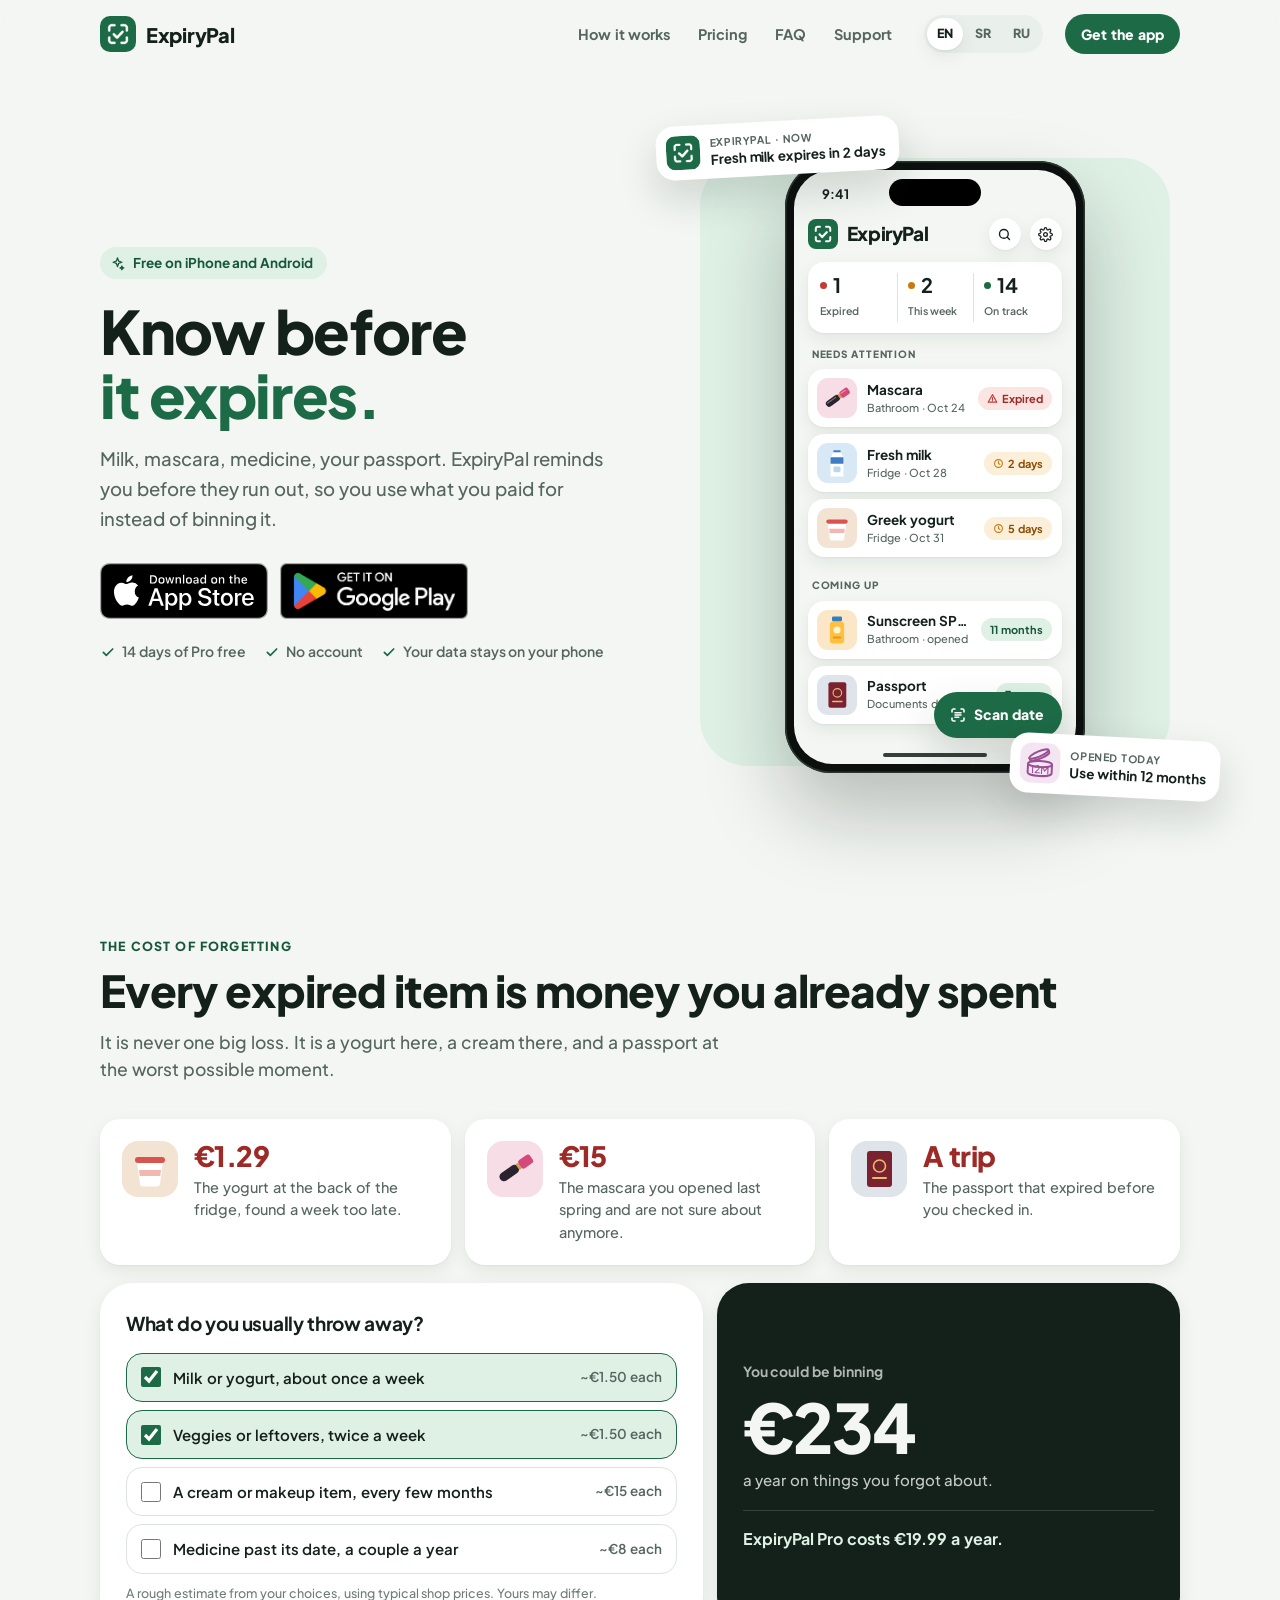
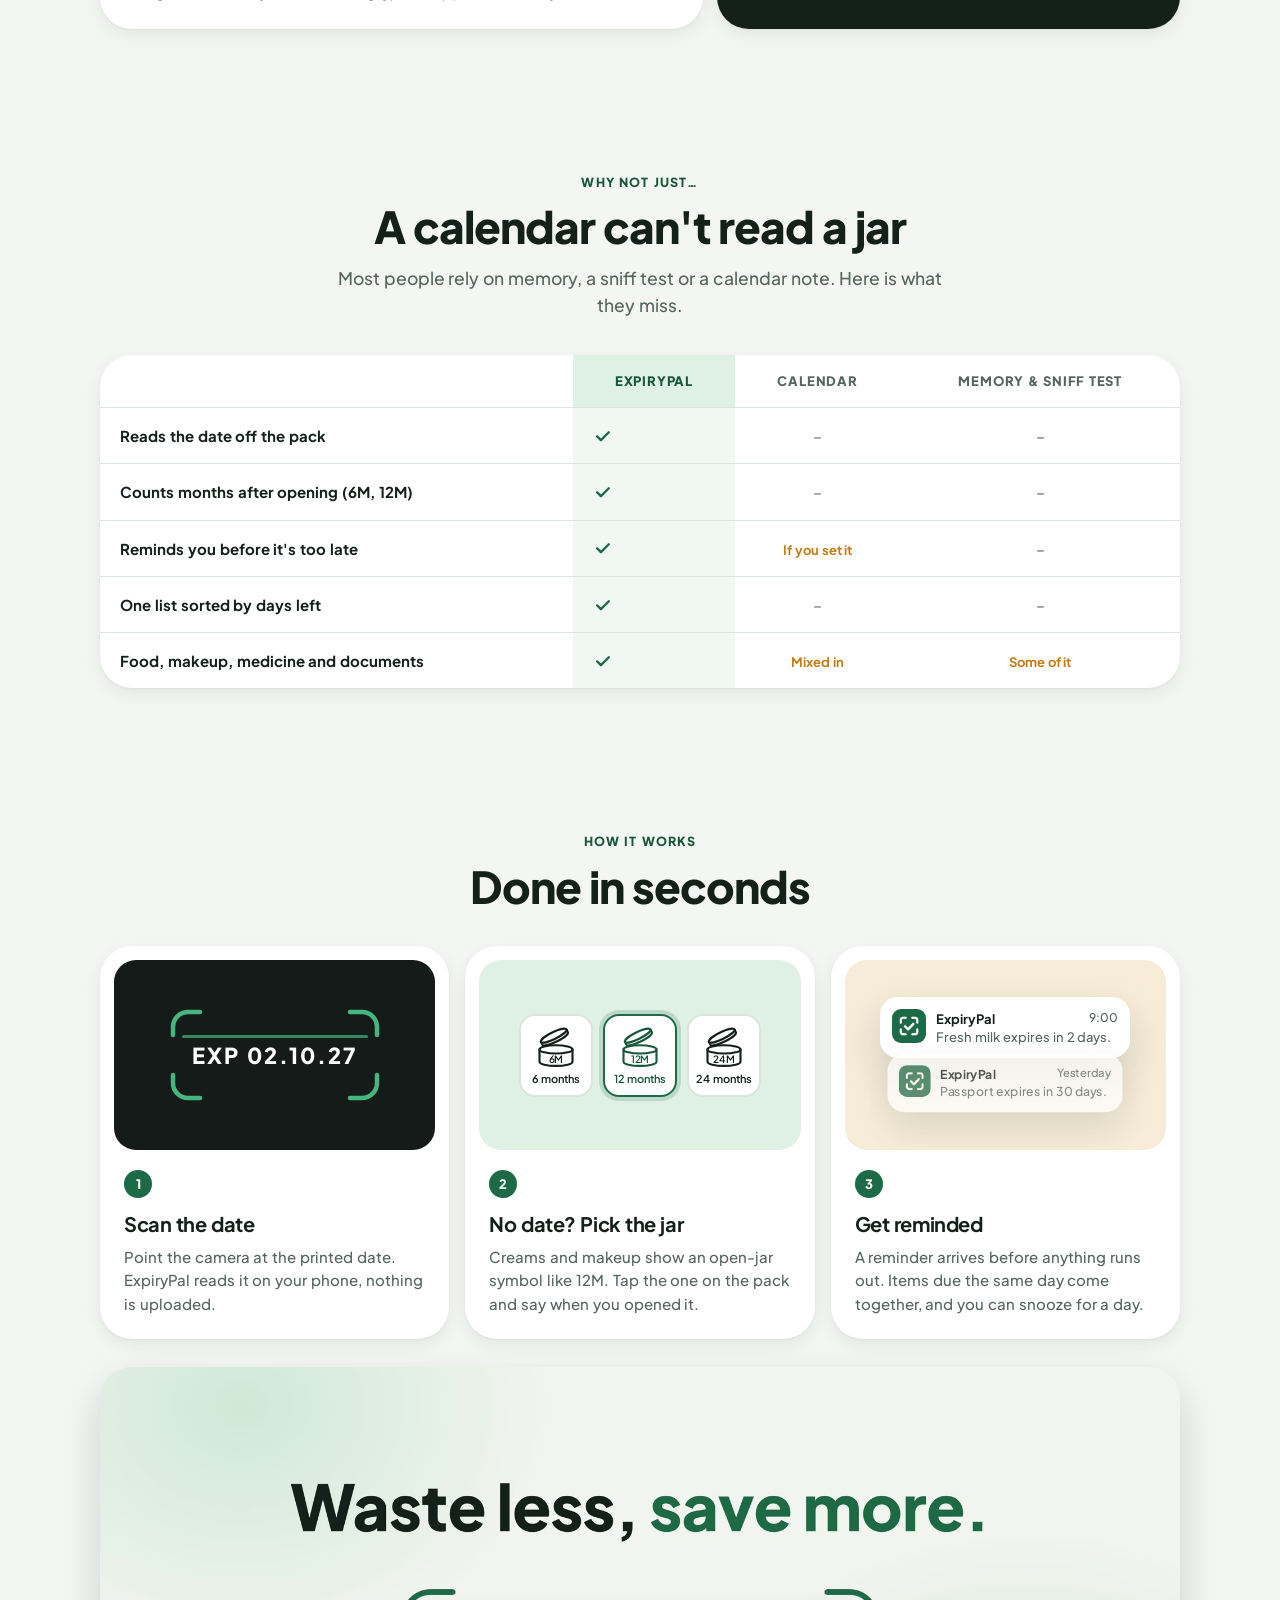
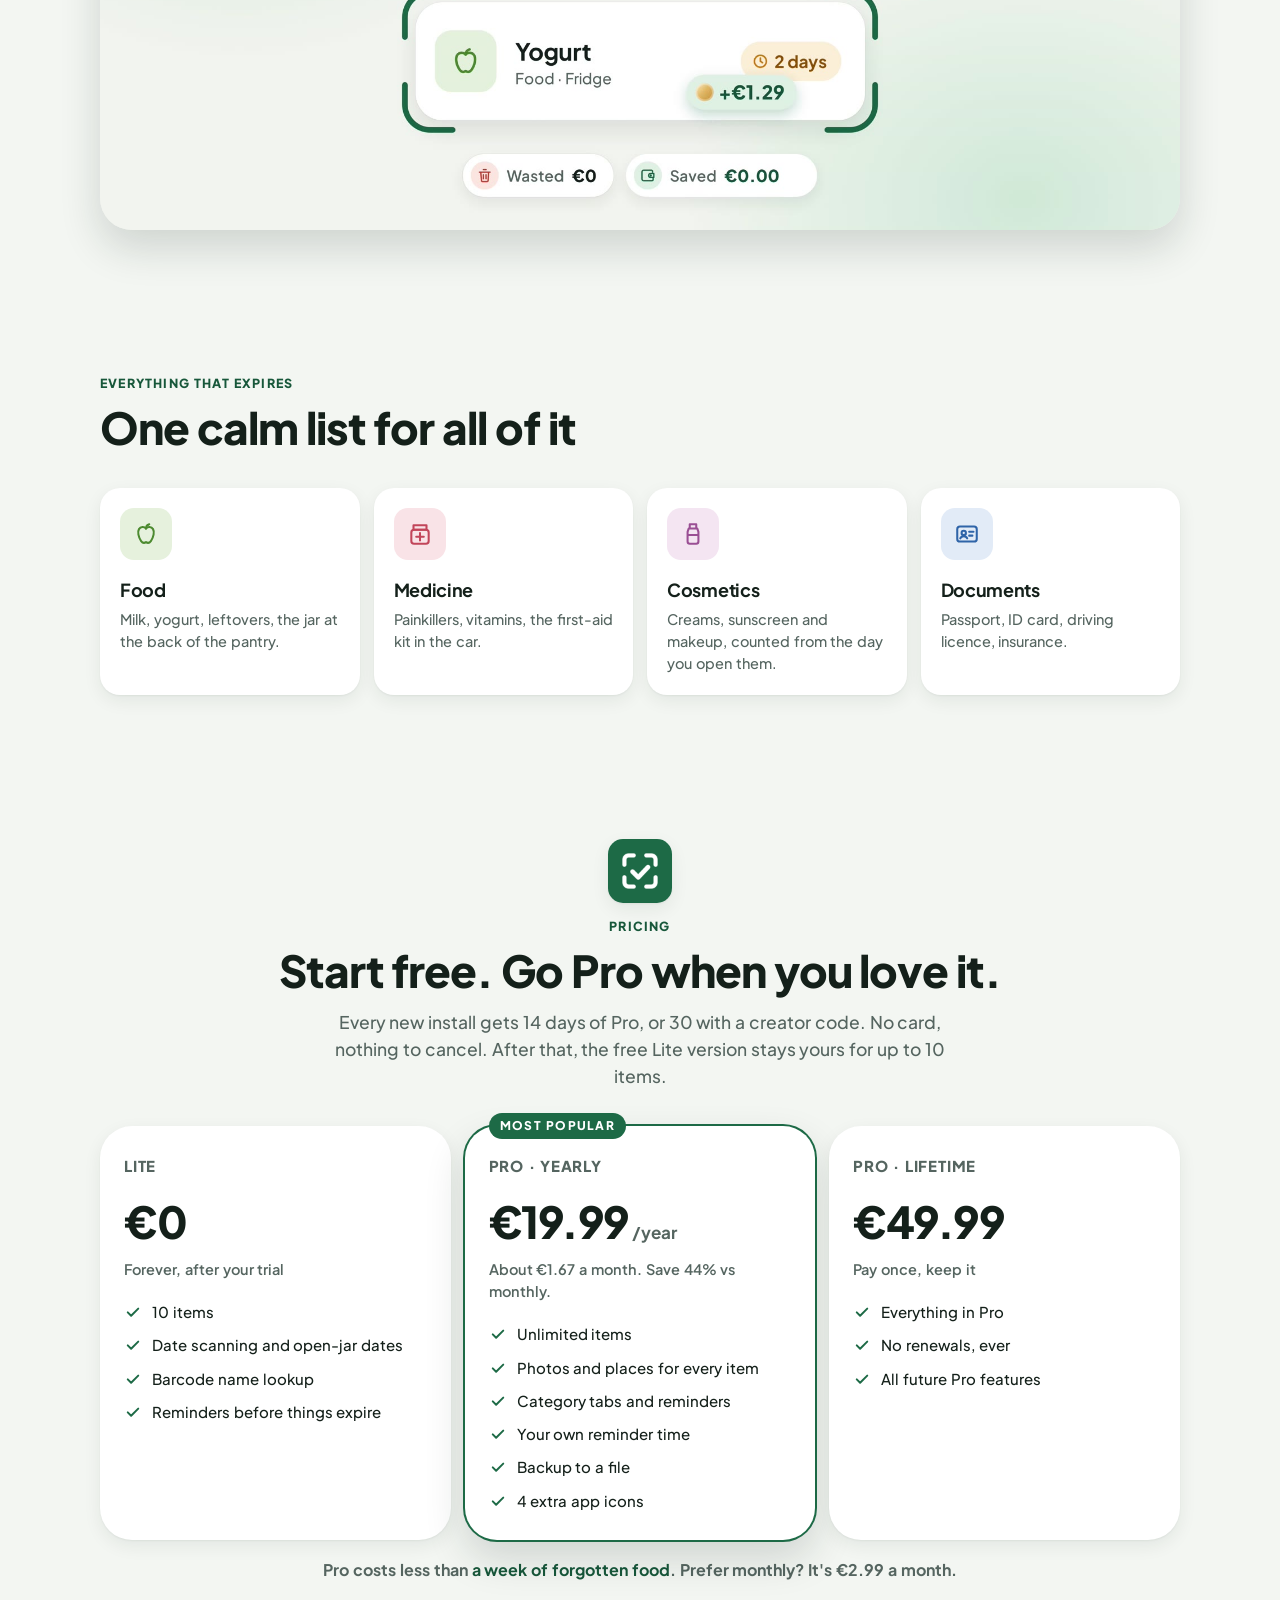
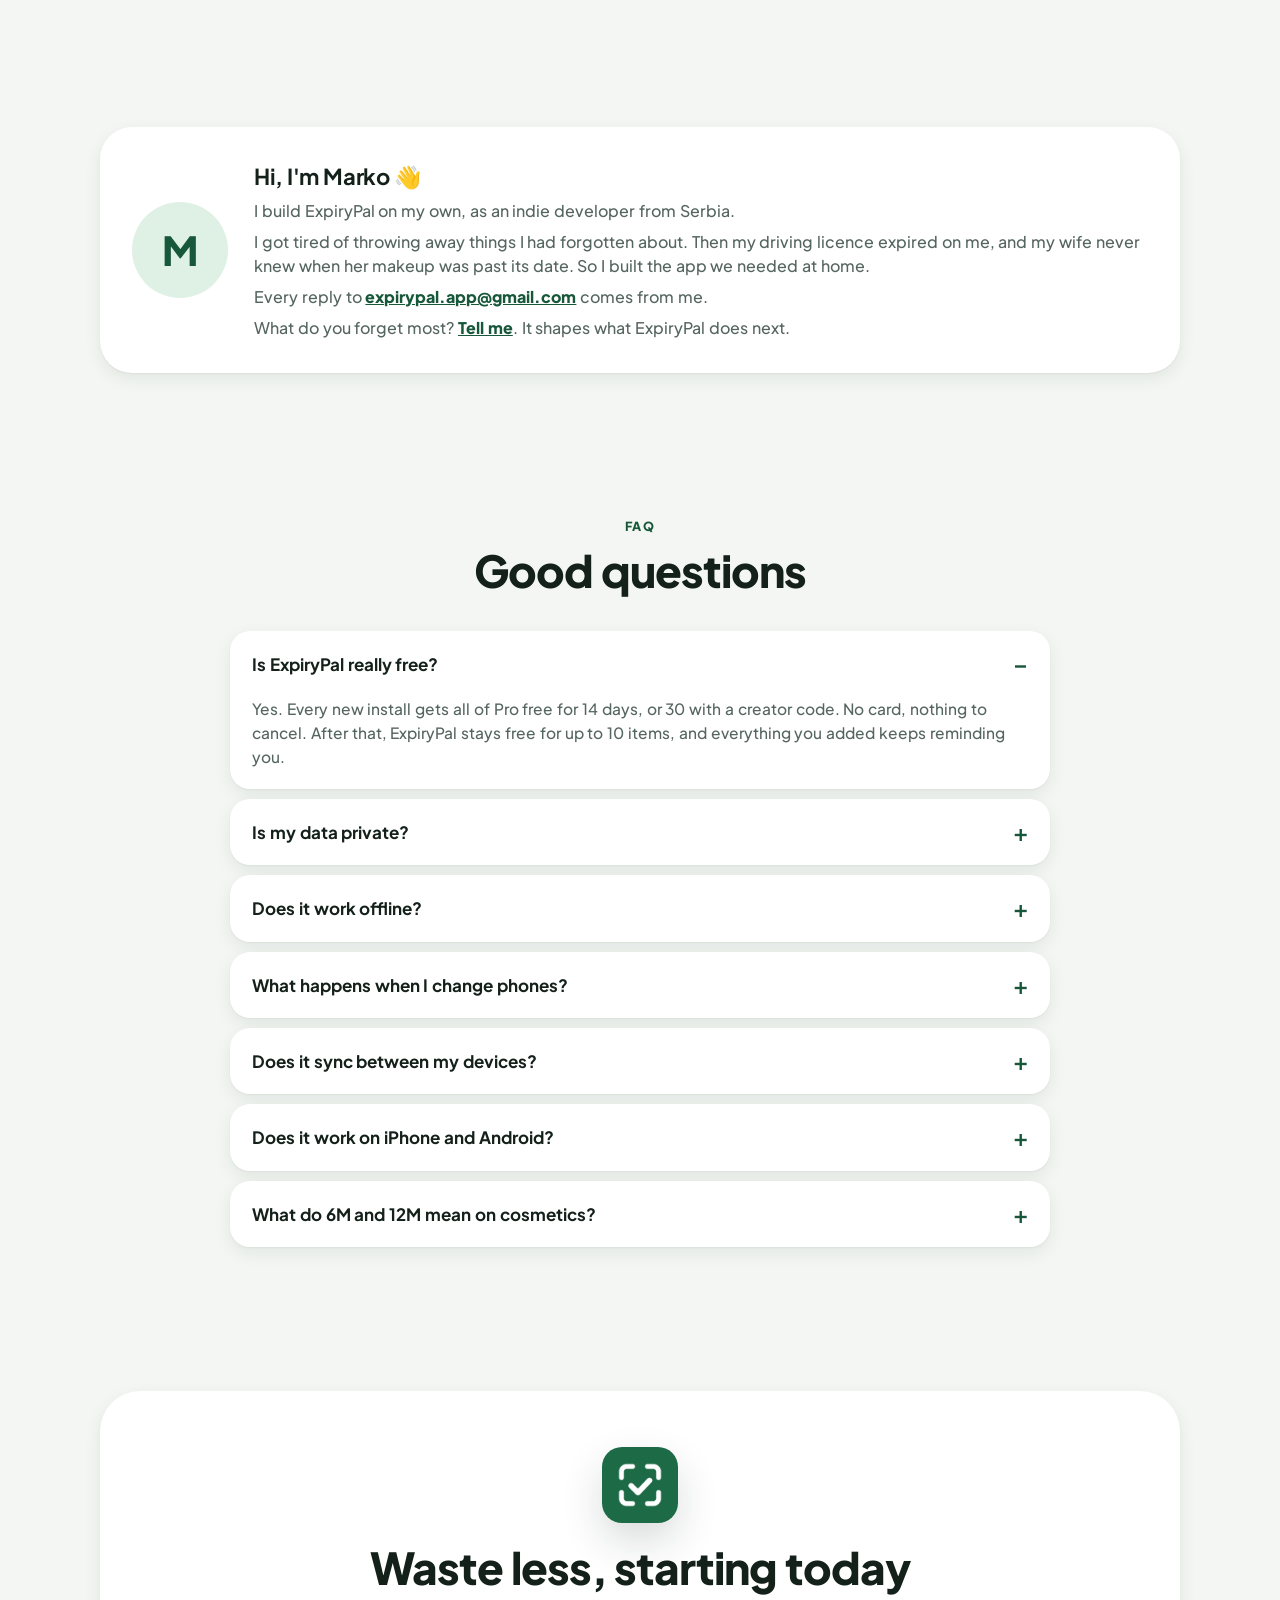
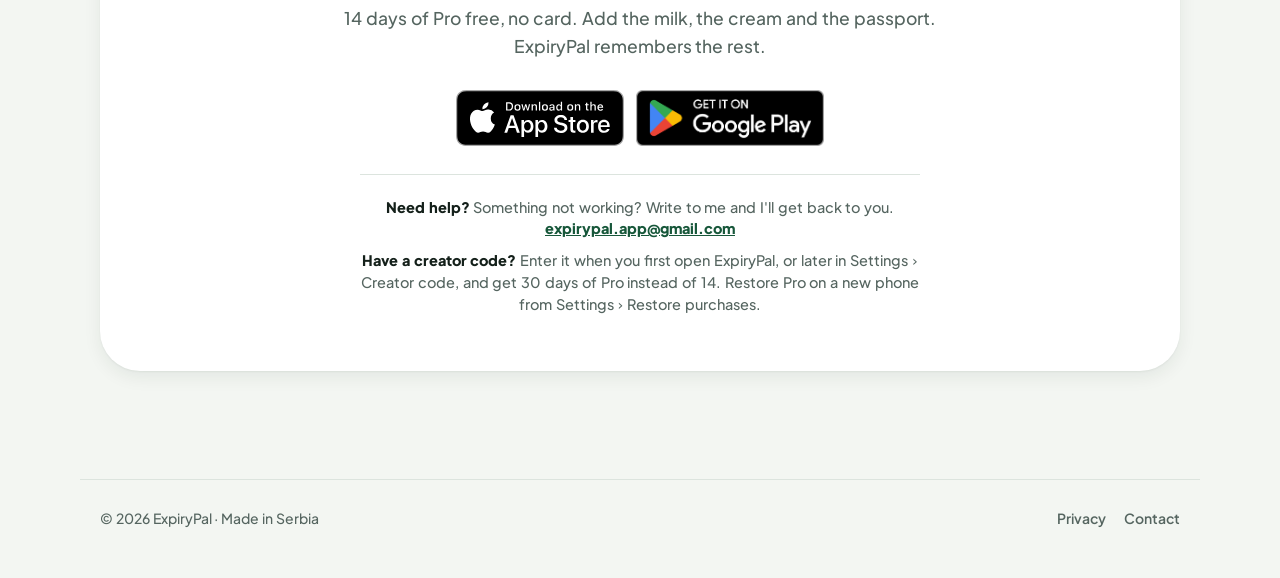
==== commit ccfca64e: "New slogan: Know before it expires / Saznaj pre nego što istekne Hero, page titles and the go page i" ====
--- a/index.html
+++ b/index.html
@@ -3,9 +3,9 @@
 <head>
   <meta charset="utf-8">
   <meta name="viewport" content="width=device-width, initial-scale=1">
-  <title>ExpiryPal – Waste less. Save more.</title>
+  <title>ExpiryPal – Know before it expires</title>
   <meta name="description" content="Expiry date reminders for food, makeup, medicine and documents. Scan the date, get reminded, stop binning what you paid for. 14 days of Pro free, then free for 10 items.">
-  <meta property="og:title" content="ExpiryPal – Waste less. Save more.">
+  <meta property="og:title" content="ExpiryPal – Know before it expires">
   <meta property="og:description" content="Expiry date reminders for food, makeup, medicine and documents. Scan the date, get reminded, stop binning what you paid for. 14 days of Pro free, then free for 10 items.">
   <meta property="og:image" content="https://expirypal.app/assets/og.png">
   <meta name="theme-color" content="#f3f6f2" media="(prefers-color-scheme: light)">
@@ -21,5 +21,5 @@
   <!-- Cookieless, privacy-friendly site analytics (Plausible). Separate from the app. -->
   <!-- <script defer data-domain="expirypal.app" src="https://plausible.io/js/script.js"></script> -->
 </head>
-<body><header class="top"><div class="wrap"><a class="brand" href="/"><img src="/assets/icon-green.png" alt="">ExpiryPal</a><nav class="nav"><a href="#how">How it works</a><a href="#pricing">Pricing</a><a href="#faq">FAQ</a><a href="#get">Support</a></nav><div class="lang" role="navigation" aria-label="Language"><a href="/" class=on hreflang="en" lang="en">EN</a><a href="/sr/" hreflang="sr" lang="sr">SR</a><a href="/ru/" hreflang="ru" lang="ru">RU</a></div><a class="btn sm" href="#get" style="margin-left:10px">Get the app</a></div></header><main><section class="hero"><div class="wrap"><div><span class="eyebrow"><svg class="ic " width="15" height="15" viewBox="0 0 24 24" fill="none" stroke="currentColor" stroke-width="2.1" stroke-linecap="round" stroke-linejoin="round" aria-hidden="true"><path d="M12 3l1.8 5.2L19 10l-5.2 1.8L12 17l-1.8-5.2L5 10l5.2-1.8z"/><path d="M19 16l.8 2.2L22 19l-2.2.8L19 22l-.8-2.2L16 19l2.2-.8z"/></svg>Free on iPhone and Android</span><h1>Waste less.<br><span>Save more.</span></h1><p class="lead">Milk, mascara, medicine, your passport. ExpiryPal reminds you before they run out, so you use what you paid for instead of binning it.</p><div class="badges"><a class="sbadge" href="https://apps.apple.com/app/id6821722011?pt=129595375&ct=website&mt=8"><img src="/assets/badge-app-store.svg" alt="Download on the App Store" width="168" height="56"></a><a class="sbadge" href="https://play.google.com/store/apps/details?id=com.expirypal.app&referrer=utm_source%3Dwebsite%26utm_medium%3Dsite"><img src="/assets/badge-google-play.png" alt="Get it on Google Play" width="188" height="56"></a></div><div class="assure"><span><svg class="ic " width="16" height="16" viewBox="0 0 24 24" fill="none" stroke="currentColor" stroke-width="2.6" stroke-linecap="round" stroke-linejoin="round" aria-hidden="true"><path d="M5 12.5l4.5 4.5L19 7.5"/></svg>14 days of Pro free</span><span><svg class="ic " width="16" height="16" viewBox="0 0 24 24" fill="none" stroke="currentColor" stroke-width="2.6" stroke-linecap="round" stroke-linejoin="round" aria-hidden="true"><path d="M5 12.5l4.5 4.5L19 7.5"/></svg>No account</span><span><svg class="ic " width="16" height="16" viewBox="0 0 24 24" fill="none" stroke="currentColor" stroke-width="2.6" stroke-linecap="round" stroke-linejoin="round" aria-hidden="true"><path d="M5 12.5l4.5 4.5L19 7.5"/></svg>Your data stays on your phone</span></div></div><div class="stage"><div class="phone"><div class="screen"><div class="island"></div><div class="sbar"><span>9:41</span><span></span></div><div class="abar"><img src="/assets/icon-green.png" alt="">ExpiryPal<span class="rb"><svg class="ic " width="15" height="15" viewBox="0 0 24 24" fill="none" stroke="currentColor" stroke-width="2.2" stroke-linecap="round" stroke-linejoin="round" aria-hidden="true"><circle cx="11" cy="11" r="7"/><path d="M20 20l-3.5-3.5"/></svg></span><span class="rb"><svg class="ic " width="15" height="15" viewBox="0 0 24 24" fill="none" stroke="currentColor" stroke-width="2" stroke-linecap="round" stroke-linejoin="round" aria-hidden="true"><circle cx="12" cy="12" r="3"/><path d="M19.4 15a1.7 1.7 0 0 0 .3 1.8l.1.1a2 2 0 1 1-2.8 2.8l-.1-.1a1.7 1.7 0 0 0-1.8-.3 1.7 1.7 0 0 0-1 1.5V21a2 2 0 1 1-4 0v-.1a1.7 1.7 0 0 0-1.1-1.5 1.7 1.7 0 0 0-1.8.3l-.1.1a2 2 0 1 1-2.8-2.8l.1-.1a1.7 1.7 0 0 0 .3-1.8 1.7 1.7 0 0 0-1.5-1H3a2 2 0 1 1 0-4h.1a1.7 1.7 0 0 0 1.5-1.1 1.7 1.7 0 0 0-.3-1.8l-.1-.1a2 2 0 1 1 2.8-2.8l.1.1a1.7 1.7 0 0 0 1.8.3H9a1.7 1.7 0 0 0 1-1.5V3a2 2 0 1 1 4 0v.1a1.7 1.7 0 0 0 1 1.5 1.7 1.7 0 0 0 1.8-.3l.1-.1a2 2 0 1 1 2.8 2.8l-.1.1a1.7 1.7 0 0 0-.3 1.8V9a1.7 1.7 0 0 0 1.5 1H21a2 2 0 1 1 0 4h-.1a1.7 1.7 0 0 0-1.5 1z"/></svg></span></div><div class="sum"><div><b><i class="dot d-exp"></i>1</b><span>Expired</span></div><div><b><i class="dot d-soon"></i>2</b><span>This week</span></div><div><b><i class="dot d-ok"></i>14</b><span>On track</span></div></div><div class="sec">NEEDS ATTENTION</div><div class="row"><div class="thumb"><svg viewBox="0 0 56 56" width="100%" height="100%" preserveAspectRatio="xMidYMid slice"><rect width="56" height="56" fill="#f6dde6"/><g transform="rotate(-35 28 28)"><rect x="10" y="23.5" width="22" height="9" rx="4.5" fill="#2b2230"/><rect x="12" y="25.5" width="16" height="1.6" rx=".8" fill="#ffffff" opacity=".35"/><rect x="31" y="24.5" width="3" height="7" rx="1" fill="#c9a24a"/><rect x="34" y="23" width="14" height="10" rx="3" fill="#d4497a"/><rect x="35.5" y="25" width="9" height="1.6" rx=".8" fill="#ffffff" opacity=".4"/></g></svg></div><div class="t"><div class="n">Mascara</div><div class="m">Bathroom · Oct 24</div></div><span class="chip exp"><svg class="ic " width="11" height="11" viewBox="0 0 24 24" fill="none" stroke="currentColor" stroke-width="2.4" stroke-linecap="round" stroke-linejoin="round" aria-hidden="true"><path d="M12 3.5L2.5 20h19z"/><path d="M12 10v4.5M12 17.2v.1"/></svg>Expired</span></div><div class="row"><div class="thumb"><svg viewBox="0 0 56 56" width="100%" height="100%" preserveAspectRatio="xMidYMid slice"><rect width="56" height="56" fill="#d9e8f5"/><path d="M19 20l4-7h10l4 7v27H19z" fill="#fff"/><path d="M23 13h10v-3H23z" fill="#3e7cc4"/><path d="M19 20h18v9H19z" fill="#3e7cc4"/><rect x="23" y="33" width="10" height="8" rx="2" fill="#bcd6ee"/></svg></div><div class="t"><div class="n">Fresh milk</div><div class="m">Fridge · Oct 28</div></div><span class="chip soon"><svg class="ic " width="11" height="11" viewBox="0 0 24 24" fill="none" stroke="currentColor" stroke-width="2.4" stroke-linecap="round" stroke-linejoin="round" aria-hidden="true"><circle cx="12" cy="12" r="8.5"/><path d="M12 7.5V12l3 2"/></svg>2 days</span></div><div class="row"><div class="thumb"><svg viewBox="0 0 56 56" width="100%" height="100%" preserveAspectRatio="xMidYMid slice"><rect width="56" height="56" fill="#f3e3d3"/><path d="M15 21h26l-3 22a3 3 0 0 1-3 2.6H21A3 3 0 0 1 18 43z" fill="#fff"/><rect x="13" y="16" width="30" height="6" rx="3" fill="#d9534f"/><path d="M17 29h22l-.8 6H17.8z" fill="#f1b7b0"/></svg></div><div class="t"><div class="n">Greek yogurt</div><div class="m">Fridge · Oct 31</div></div><span class="chip soon"><svg class="ic " width="11" height="11" viewBox="0 0 24 24" fill="none" stroke="currentColor" stroke-width="2.4" stroke-linecap="round" stroke-linejoin="round" aria-hidden="true"><circle cx="12" cy="12" r="8.5"/><path d="M12 7.5V12l3 2"/></svg>5 days</span></div><div class="sec">COMING UP</div><div class="row"><div class="thumb"><svg viewBox="0 0 56 56" width="100%" height="100%" preserveAspectRatio="xMidYMid slice"><rect width="56" height="56" fill="#fbe7c7"/><rect x="21" y="9" width="14" height="7" rx="2" fill="#2f7fc1"/><rect x="18" y="16" width="20" height="31" rx="5" fill="#ffbf3f"/><circle cx="28" cy="28" r="5" fill="#fff4d6"/><rect x="22" y="37" width="12" height="3" rx="1.5" fill="#e59a14"/></svg></div><div class="t"><div class="n">Sunscreen SPF 50</div><div class="m">Bathroom · opened</div></div><span class="chip ok">11 months</span></div><div class="row"><div class="thumb"><svg viewBox="0 0 56 56" width="100%" height="100%" preserveAspectRatio="xMidYMid slice"><rect width="56" height="56" fill="#dfe4ea"/><rect x="16" y="10" width="25" height="36" rx="3" fill="#7b2231"/><circle cx="28.5" cy="25" r="6" fill="none" stroke="#e2bf6a" stroke-width="1.6"/><rect x="21" y="36" width="15" height="2" rx="1" fill="#e2bf6a"/></svg></div><div class="t"><div class="n">Passport</div><div class="m">Documents drawer</div></div><span class="chip ok">7 years</span></div><span class="fab"><svg class="ic " width="18" height="18" viewBox="0 0 24 24" fill="none" stroke="currentColor" stroke-width="2.1" stroke-linecap="round" stroke-linejoin="round" aria-hidden="true"><path d="M4 8V6a2 2 0 0 1 2-2h2M16 4h2a2 2 0 0 1 2 2v2M20 16v2a2 2 0 0 1-2 2h-2M8 20H6a2 2 0 0 1-2-2v-2"/><path d="M8 9h8M8 12h8M8 15h5"/></svg>Scan date</span><div class="homebar"></div></div></div><div class="float f-note"><img class="logo" src="/assets/icon-green.png" alt=""><div><div class="k">ExpiryPal · now</div><div class="v">Fresh milk expires in 2 days</div></div></div><div class="float f-jar"><div class="thumb cosmetics" style="width:40px;height:40px;border-radius:11px"><svg width="32" height="32" viewBox="0 0 48 48" fill="none" stroke="currentColor" stroke-width="2.99" stroke-linejoin="round" stroke-linecap="round"><ellipse cx="24" cy="25.5" rx="18" ry="4.5"/><path d="M6 25.5V39A18 4.5 0 0 0 42 39V25.5"/><g transform="rotate(-26 21.5 10.5)"><ellipse cx="21.5" cy="10.5" rx="15.5" ry="3.8"/><path d="M6 10.5v3.4A15.5 3.8 0 0 0 37 13.9v-3.4"/></g><text x="24" y="40" text-anchor="middle" fill="currentColor" stroke="none" style="font:800 10.4px var(--font-sans);letter-spacing:-.2px">12M</text></svg></div><div><div class="k">Opened today</div><div class="v">Use within 12 months</div></div></div></div></div></section><section id="cost"><div class="wrap"><div class="head"><div class="kicker">The cost of forgetting</div><h2>Every expired item is money you already spent</h2><p class="sub">It is never one big loss. It is a yogurt here, a cream there, and a passport at the worst possible moment.</p></div><div class="costs"><div class="cost"><div class="thumb"><svg viewBox="0 0 56 56" width="100%" height="100%" preserveAspectRatio="xMidYMid slice"><rect width="56" height="56" fill="#f3e3d3"/><path d="M15 21h26l-3 22a3 3 0 0 1-3 2.6H21A3 3 0 0 1 18 43z" fill="#fff"/><rect x="13" y="16" width="30" height="6" rx="3" fill="#d9534f"/><path d="M17 29h22l-.8 6H17.8z" fill="#f1b7b0"/></svg></div><div><div class="amt">€1.29</div><p>The yogurt at the back of the fridge, found a week too late.</p></div></div><div class="cost"><div class="thumb"><svg viewBox="0 0 56 56" width="100%" height="100%"><rect width="56" height="56" fill="#f6dde6"/><g transform="rotate(-35 28 28)"><rect x="10" y="23.5" width="22" height="9" rx="4.5" fill="#2b2230"/><rect x="31" y="24.5" width="3" height="7" rx="1" fill="#c9a24a"/><rect x="34" y="23" width="14" height="10" rx="3" fill="#d4497a"/></g></svg></div><div><div class="amt">€15</div><p>The mascara you opened last spring and are not sure about anymore.</p></div></div><div class="cost"><div class="thumb"><svg viewBox="0 0 56 56" width="100%" height="100%" preserveAspectRatio="xMidYMid slice"><rect width="56" height="56" fill="#dfe4ea"/><rect x="16" y="10" width="25" height="36" rx="3" fill="#7b2231"/><circle cx="28.5" cy="25" r="6" fill="none" stroke="#e2bf6a" stroke-width="1.6"/><rect x="21" y="36" width="15" height="2" rx="1" fill="#e2bf6a"/></svg></div><div><div class="amt">A trip</div><p>The passport that expired before you checked in.</p></div></div></div><div class="calc"><div class="box"><h3>What do you usually throw away?</h3><label class="opt"><input type="checkbox" data-y="78" checked>Milk or yogurt, about once a week<span class="p">~€1.50 each</span></label><label class="opt"><input type="checkbox" data-y="156" checked>Veggies or leftovers, twice a week<span class="p">~€1.50 each</span></label><label class="opt"><input type="checkbox" data-y="45">A cream or makeup item, every few months<span class="p">~€15 each</span></label><label class="opt"><input type="checkbox" data-y="16">Medicine past its date, a couple a year<span class="p">~€8 each</span></label><p class="fine">A rough estimate from your choices, using typical shop prices. Yours may differ.</p></div><div class="box result"><div class="k">You could be binning</div><div class="big" id="total">€234</div><p>a year on things you forgot about.</p><div class="vs">ExpiryPal Pro costs €19.99 a year.</div></div></div></div></section><section id="why"><div class="wrap"><div class="head center"><div class="kicker">Why not just…</div><h2>A calendar can't read a jar</h2><p class="sub">Most people rely on memory, a sniff test or a calendar note. Here is what they miss.</p></div><div class="compare"><table><tr><th></th><th class="me">ExpiryPal</th><th>Calendar</th><th>Memory<span class="hide-m"> &amp; sniff test</span></th></tr><tr><td>Reads the date off the pack</td><td class="me"><span class="y"><svg class="ic " width="20" height="20" viewBox="0 0 24 24" fill="none" stroke="currentColor" stroke-width="2.8" stroke-linecap="round" stroke-linejoin="round" aria-hidden="true"><path d="M5 12.5l4.5 4.5L19 7.5"/></svg></span></td><td><span class="n">–</span></td><td><span class="n">–</span></td></tr><tr><td>Counts months after opening (6M, 12M)</td><td class="me"><span class="y"><svg class="ic " width="20" height="20" viewBox="0 0 24 24" fill="none" stroke="currentColor" stroke-width="2.8" stroke-linecap="round" stroke-linejoin="round" aria-hidden="true"><path d="M5 12.5l4.5 4.5L19 7.5"/></svg></span></td><td><span class="n">–</span></td><td><span class="n">–</span></td></tr><tr><td>Reminds you before it's too late</td><td class="me"><span class="y"><svg class="ic " width="20" height="20" viewBox="0 0 24 24" fill="none" stroke="currentColor" stroke-width="2.8" stroke-linecap="round" stroke-linejoin="round" aria-hidden="true"><path d="M5 12.5l4.5 4.5L19 7.5"/></svg></span></td><td><span class="half">If you set it</span></td><td><span class="n">–</span></td></tr><tr><td>One list sorted by days left</td><td class="me"><span class="y"><svg class="ic " width="20" height="20" viewBox="0 0 24 24" fill="none" stroke="currentColor" stroke-width="2.8" stroke-linecap="round" stroke-linejoin="round" aria-hidden="true"><path d="M5 12.5l4.5 4.5L19 7.5"/></svg></span></td><td><span class="n">–</span></td><td><span class="n">–</span></td></tr><tr><td>Food, makeup, medicine and documents</td><td class="me"><span class="y"><svg class="ic " width="20" height="20" viewBox="0 0 24 24" fill="none" stroke="currentColor" stroke-width="2.8" stroke-linecap="round" stroke-linejoin="round" aria-hidden="true"><path d="M5 12.5l4.5 4.5L19 7.5"/></svg></span></td><td><span class="half">Mixed in</span></td><td><span class="half">Some of it</span></td></tr></table></div></div></section><section id="how"><div class="wrap"><div class="head center"><div class="kicker">How it works</div><h2>Done in seconds</h2></div><div class="steps"><div class="step"><div class="art cam"><div class="vf"><svg width="210" height="92" viewBox="0 0 210 92" fill="none" stroke="#46b67f" stroke-width="4.5" stroke-linecap="round"><path d="M3 26V18A15 15 0 0 1 18 3h12M180 3h12a15 15 0 0 1 15 15v8M207 66v8a15 15 0 0 1-15 15h-12M30 89H18A15 15 0 0 1 3 74v-8"/></svg><span class="hl"></span>EXP 02.10.27</div></div><span class="n">1</span><h3>Scan the date</h3><p>Point the camera at the printed date. ExpiryPal reads it on your phone, nothing is uploaded.</p></div><div class="step"><div class="art jar"><div class="jars"><div class="jt"><svg width="44" height="44" viewBox="0 0 48 48" fill="none" stroke="currentColor" stroke-width="2.33" stroke-linejoin="round" stroke-linecap="round"><ellipse cx="24" cy="25.5" rx="18" ry="4.5"/><path d="M6 25.5V39A18 4.5 0 0 0 42 39V25.5"/><g transform="rotate(-26 21.5 10.5)"><ellipse cx="21.5" cy="10.5" rx="15.5" ry="3.8"/><path d="M6 10.5v3.4A15.5 3.8 0 0 0 37 13.9v-3.4"/></g><text x="24" y="40" text-anchor="middle" fill="currentColor" stroke="none" style="font:800 12px var(--font-sans);letter-spacing:-.2px">6M</text></svg>6 months</div><div class="jt on"><svg width="44" height="44" viewBox="0 0 48 48" fill="none" stroke="currentColor" stroke-width="2.33" stroke-linejoin="round" stroke-linecap="round"><ellipse cx="24" cy="25.5" rx="18" ry="4.5"/><path d="M6 25.5V39A18 4.5 0 0 0 42 39V25.5"/><g transform="rotate(-26 21.5 10.5)"><ellipse cx="21.5" cy="10.5" rx="15.5" ry="3.8"/><path d="M6 10.5v3.4A15.5 3.8 0 0 0 37 13.9v-3.4"/></g><text x="24" y="40" text-anchor="middle" fill="currentColor" stroke="none" style="font:800 10.4px var(--font-sans);letter-spacing:-.2px">12M</text></svg>12 months</div><div class="jt"><svg width="44" height="44" viewBox="0 0 48 48" fill="none" stroke="currentColor" stroke-width="2.33" stroke-linejoin="round" stroke-linecap="round"><ellipse cx="24" cy="25.5" rx="18" ry="4.5"/><path d="M6 25.5V39A18 4.5 0 0 0 42 39V25.5"/><g transform="rotate(-26 21.5 10.5)"><ellipse cx="21.5" cy="10.5" rx="15.5" ry="3.8"/><path d="M6 10.5v3.4A15.5 3.8 0 0 0 37 13.9v-3.4"/></g><text x="24" y="40" text-anchor="middle" fill="currentColor" stroke="none" style="font:800 10.4px var(--font-sans);letter-spacing:-.2px">24M</text></svg>24 months</div></div></div><span class="n">2</span><h3>No date? Pick the jar</h3><p>Creams and makeup show an open-jar symbol like 12M. Tap the one on the pack and say when you opened it.</p></div><div class="step"><div class="art bell"><div><div class="note"><img src="/assets/icon-green.png" alt=""><div style="flex:1"><b>ExpiryPal<i>9:00</i></b><span>Fresh milk expires in 2 days.</span></div></div><div class="note"><img src="/assets/icon-green.png" alt=""><div style="flex:1"><b>ExpiryPal<i>Yesterday</i></b><span>Passport expires in 30 days.</span></div></div></div></div><span class="n">3</span><h3>Get reminded</h3><p>A reminder arrives before anything runs out. Items due the same day come together, and you can snooze for a day.</p></div></div><div style="margin-top:28px"><div class="video"><video src="/assets/expirypal-header.mp4" autoplay muted loop playsinline preload="metadata" poster="/assets/expirypal-header-poster.jpg"></video></div></div></div></section><section id="everything"><div class="wrap"><div class="head"><div class="kicker">Everything that expires</div><h2>One calm list for all of it</h2></div><div class="cats"><div class="cat"><div class="thumb food"><svg class="ic " width="26" height="26" viewBox="0 0 24 24" fill="none" stroke="currentColor" stroke-width="1.9" stroke-linecap="round" stroke-linejoin="round" aria-hidden="true"><path d="M12 7c-1.5-2-5-2-6.5.5S5 15 7.5 18.5c1.3 1.8 3 2 4.5 1 1.5 1 3.2.8 4.5-1C19 15 20 10 18.5 7.5S13.5 5 12 7z"/><path d="M12 7c0-2 1-3.5 3-4"/></svg></div><h3>Food</h3><p>Milk, yogurt, leftovers, the jar at the back of the pantry.</p></div><div class="cat"><div class="thumb medicine"><svg class="ic " width="26" height="26" viewBox="0 0 24 24" fill="none" stroke="currentColor" stroke-width="1.9" stroke-linecap="round" stroke-linejoin="round" aria-hidden="true"><rect x="4" y="8" width="16" height="13" rx="2.5"/><path d="M6 4h12v4H6zM12 11v7M8.5 14.5h7"/></svg></div><h3>Medicine</h3><p>Painkillers, vitamins, the first-aid kit in the car.</p></div><div class="cat"><div class="thumb cosmetics"><svg class="ic " width="26" height="26" viewBox="0 0 24 24" fill="none" stroke="currentColor" stroke-width="1.9" stroke-linecap="round" stroke-linejoin="round" aria-hidden="true"><path d="M9 3h6v4H9zM8 7h8l1 3v9a2 2 0 0 1-2 2H9a2 2 0 0 1-2-2v-9z"/><path d="M7.5 13h9"/></svg></div><h3>Cosmetics</h3><p>Creams, sunscreen and makeup, counted from the day you open them.</p></div><div class="cat"><div class="thumb documents"><svg class="ic " width="26" height="26" viewBox="0 0 24 24" fill="none" stroke="currentColor" stroke-width="1.9" stroke-linecap="round" stroke-linejoin="round" aria-hidden="true"><rect x="3" y="5" width="18" height="14" rx="2.5"/><circle cx="9" cy="11" r="2"/><path d="M5.8 16c.6-1.4 1.8-2 3.2-2s2.6.6 3.2 2M14 10h4M14 13.5h3"/></svg></div><h3>Documents</h3><p>Passport, ID card, driving licence, insurance.</p></div></div></div></section><section id="pricing"><div class="wrap"><div class="head center"><img class="pmark" src="/assets/icon-green.png" alt="" width="64" height="64"><div class="kicker">Pricing</div><h2>Start free. Go Pro when you love it.</h2><p class="sub">Every new install gets 14 days of Pro, or 30 with a creator code. No card, nothing to cancel. After that, the free Lite version stays yours for up to 10 items.</p></div><div class="plans"><div class="plan"><div class="nm">Lite</div><div class="price">€0</div><div class="per">Forever, after your trial</div><ul><li><svg class="ic " width="18" height="18" viewBox="0 0 24 24" fill="none" stroke="currentColor" stroke-width="2.6" stroke-linecap="round" stroke-linejoin="round" aria-hidden="true"><path d="M5 12.5l4.5 4.5L19 7.5"/></svg>10 items</li><li><svg class="ic " width="18" height="18" viewBox="0 0 24 24" fill="none" stroke="currentColor" stroke-width="2.6" stroke-linecap="round" stroke-linejoin="round" aria-hidden="true"><path d="M5 12.5l4.5 4.5L19 7.5"/></svg>Date scanning and open-jar dates</li><li><svg class="ic " width="18" height="18" viewBox="0 0 24 24" fill="none" stroke="currentColor" stroke-width="2.6" stroke-linecap="round" stroke-linejoin="round" aria-hidden="true"><path d="M5 12.5l4.5 4.5L19 7.5"/></svg>Barcode name lookup</li><li><svg class="ic " width="18" height="18" viewBox="0 0 24 24" fill="none" stroke="currentColor" stroke-width="2.6" stroke-linecap="round" stroke-linejoin="round" aria-hidden="true"><path d="M5 12.5l4.5 4.5L19 7.5"/></svg>Reminders before things expire</li></ul></div><div class="plan best"><span class="tag gold-pill">MOST POPULAR</span><div class="nm">Pro · Yearly</div><div class="price">€19.99<small> /year</small></div><div class="per">About €1.67 a month. Save 44% vs monthly.</div><ul><li><svg class="ic " width="18" height="18" viewBox="0 0 24 24" fill="none" stroke="currentColor" stroke-width="2.6" stroke-linecap="round" stroke-linejoin="round" aria-hidden="true"><path d="M5 12.5l4.5 4.5L19 7.5"/></svg>Unlimited items</li><li><svg class="ic " width="18" height="18" viewBox="0 0 24 24" fill="none" stroke="currentColor" stroke-width="2.6" stroke-linecap="round" stroke-linejoin="round" aria-hidden="true"><path d="M5 12.5l4.5 4.5L19 7.5"/></svg>Photos and places for every item</li><li><svg class="ic " width="18" height="18" viewBox="0 0 24 24" fill="none" stroke="currentColor" stroke-width="2.6" stroke-linecap="round" stroke-linejoin="round" aria-hidden="true"><path d="M5 12.5l4.5 4.5L19 7.5"/></svg>Category tabs and reminders</li><li><svg class="ic " width="18" height="18" viewBox="0 0 24 24" fill="none" stroke="currentColor" stroke-width="2.6" stroke-linecap="round" stroke-linejoin="round" aria-hidden="true"><path d="M5 12.5l4.5 4.5L19 7.5"/></svg>Your own reminder time</li><li><svg class="ic " width="18" height="18" viewBox="0 0 24 24" fill="none" stroke="currentColor" stroke-width="2.6" stroke-linecap="round" stroke-linejoin="round" aria-hidden="true"><path d="M5 12.5l4.5 4.5L19 7.5"/></svg>Backup to a file</li><li><svg class="ic " width="18" height="18" viewBox="0 0 24 24" fill="none" stroke="currentColor" stroke-width="2.6" stroke-linecap="round" stroke-linejoin="round" aria-hidden="true"><path d="M5 12.5l4.5 4.5L19 7.5"/></svg>4 extra app icons</li></ul></div><div class="plan"><div class="nm">Pro · Lifetime</div><div class="price">€49.99</div><div class="per">Pay once, keep it</div><ul><li><svg class="ic " width="18" height="18" viewBox="0 0 24 24" fill="none" stroke="currentColor" stroke-width="2.6" stroke-linecap="round" stroke-linejoin="round" aria-hidden="true"><path d="M5 12.5l4.5 4.5L19 7.5"/></svg>Everything in Pro</li><li><svg class="ic " width="18" height="18" viewBox="0 0 24 24" fill="none" stroke="currentColor" stroke-width="2.6" stroke-linecap="round" stroke-linejoin="round" aria-hidden="true"><path d="M5 12.5l4.5 4.5L19 7.5"/></svg>No renewals, ever</li><li><svg class="ic " width="18" height="18" viewBox="0 0 24 24" fill="none" stroke="currentColor" stroke-width="2.6" stroke-linecap="round" stroke-linejoin="round" aria-hidden="true"><path d="M5 12.5l4.5 4.5L19 7.5"/></svg>All future Pro features</li></ul></div></div><p class="value">Pro costs less than <b>a week of forgotten food</b>. Prefer monthly? It's €2.99 a month.</p></div></section><section id="maker"><div class="wrap"><div class="maker"><div class="avatar">M</div><div><h3>Hi, I'm Marko 👋</h3><p>I build ExpiryPal on my own, as an indie developer from Serbia.</p><p>I got tired of throwing away things I had forgotten about. Then my driving licence expired on me, and my wife never knew when her makeup was past its date. So I built the app we needed at home.</p><p>Every reply to <a href="mailto:expirypal.app@gmail.com">expirypal.app@gmail.com</a> comes from me.</p><p>What do you forget most? <a href="mailto:expirypal.app@gmail.com?subject=What%20I%20forget%20most">Tell me</a>. It shapes what ExpiryPal does next.</p></div></div></div></section><section id="faq"><div class="wrap"><div class="head center"><div class="kicker">FAQ</div><h2>Good questions</h2></div><div class="faq" style="max-width:820px;margin:0 auto"><details open><summary>Is ExpiryPal really free?</summary><p>Yes. Every new install gets all of Pro free for 14 days, or 30 with a creator code. No card, nothing to cancel. After that, ExpiryPal stays free for up to 10 items, and everything you added keeps reminding you.</p></details><details><summary>Is my data private?</summary><p>Yes. There is no account, your items and photos stay on your phone, and dates are read on the device. No analytics, no tracking. Read the <a href="/privacy.html" hreflang="en">privacy policy</a>.</p></details><details><summary>Does it work offline?</summary><p>Yes. Dates are read on your phone and reminders are scheduled on your phone, so neither needs the internet. Only looking up a product name from its barcode needs a connection.</p></details><details><summary>What happens when I change phones?</summary><p>Your items live on your phone, not in an account. With Pro you can back up your items to a file and bring them to your new phone. Restore Pro itself from Settings › Restore purchases.</p></details><details><summary>Does it sync between my devices?</summary><p>No. There is no account and nothing is stored on a server, so each phone keeps its own list. That is what keeps your data private.</p></details><details><summary>Does it work on iPhone and Android?</summary><p>Yes, ExpiryPal is on the App Store and Google Play.</p></details><details><summary>What do 6M and 12M mean on cosmetics?</summary><p>It is the period-after-opening symbol: a small open jar with a number of months. 12M means use it within 12 months of opening. Pick the symbol in ExpiryPal, say when you opened it, and it works out the date.</p></details></div></div></section><section id="get"><div class="wrap"><div class="cta"><img class="logo" src="/assets/icon-green.png" alt=""><h2>Waste less, starting today</h2><p class="sub" style="margin:0 auto">14 days of Pro free, no card. Add the milk, the cream and the passport. ExpiryPal remembers the rest.</p><div class="badges"><a class="sbadge" href="https://apps.apple.com/app/id6821722011?pt=129595375&ct=website&mt=8"><img src="/assets/badge-app-store.svg" alt="Download on the App Store" width="168" height="56"></a><a class="sbadge" href="https://play.google.com/store/apps/details?id=com.expirypal.app&referrer=utm_source%3Dwebsite%26utm_medium%3Dsite"><img src="/assets/badge-google-play.png" alt="Get it on Google Play" width="188" height="56"></a></div><div class="cta-more"><p><b>Need help?</b> Something not working? Write to me and I'll get back to you. <a href="mailto:expirypal.app@gmail.com">expirypal.app@gmail.com</a></p><p><b>Have a creator code?</b> Enter it when you first open ExpiryPal, or later in Settings › Creator code, and get 30 days of Pro instead of 14. Restore Pro on a new phone from Settings › Restore purchases.</p></div></div></div></section></main><footer><div class="wrap"><span>© 2026 ExpiryPal · Made in Serbia</span><div class="links"><a href="/privacy.html">Privacy</a><a href="mailto:expirypal.app@gmail.com">Contact</a></div></div></footer><script>(function(){var t=document.querySelector(".top");if(!t)return;function f(){t.classList.toggle("scrolled",window.scrollY>4)}f();window.addEventListener("scroll",f,{passive:true})})();</script><script>(function(){var b=document.querySelectorAll('.calc input'),t=document.getElementById('total');function u(){var s=0;b.forEach(function(i){if(i.checked)s+=+i.dataset.y});t.textContent='€'+s}b.forEach(function(i){i.addEventListener('change',u)});u()})();</script></body>
+<body><header class="top"><div class="wrap"><a class="brand" href="/"><img src="/assets/icon-green.png" alt="">ExpiryPal</a><nav class="nav"><a href="#how">How it works</a><a href="#pricing">Pricing</a><a href="#faq">FAQ</a><a href="#get">Support</a></nav><div class="lang" role="navigation" aria-label="Language"><a href="/" class=on hreflang="en" lang="en">EN</a><a href="/sr/" hreflang="sr" lang="sr">SR</a><a href="/ru/" hreflang="ru" lang="ru">RU</a></div><a class="btn sm" href="#get" style="margin-left:10px">Get the app</a></div></header><main><section class="hero"><div class="wrap"><div><span class="eyebrow"><svg class="ic " width="15" height="15" viewBox="0 0 24 24" fill="none" stroke="currentColor" stroke-width="2.1" stroke-linecap="round" stroke-linejoin="round" aria-hidden="true"><path d="M12 3l1.8 5.2L19 10l-5.2 1.8L12 17l-1.8-5.2L5 10l5.2-1.8z"/><path d="M19 16l.8 2.2L22 19l-2.2.8L19 22l-.8-2.2L16 19l2.2-.8z"/></svg>Free on iPhone and Android</span><h1>Know before<br><span>it expires.</span></h1><p class="lead">Milk, mascara, medicine, your passport. ExpiryPal reminds you before they run out, so you use what you paid for instead of binning it.</p><div class="badges"><a class="sbadge" href="https://apps.apple.com/app/id6821722011?pt=129595375&ct=website&mt=8"><img src="/assets/badge-app-store.svg" alt="Download on the App Store" width="168" height="56"></a><a class="sbadge" href="https://play.google.com/store/apps/details?id=com.expirypal.app&referrer=utm_source%3Dwebsite%26utm_medium%3Dsite"><img src="/assets/badge-google-play.png" alt="Get it on Google Play" width="188" height="56"></a></div><div class="assure"><span><svg class="ic " width="16" height="16" viewBox="0 0 24 24" fill="none" stroke="currentColor" stroke-width="2.6" stroke-linecap="round" stroke-linejoin="round" aria-hidden="true"><path d="M5 12.5l4.5 4.5L19 7.5"/></svg>14 days of Pro free</span><span><svg class="ic " width="16" height="16" viewBox="0 0 24 24" fill="none" stroke="currentColor" stroke-width="2.6" stroke-linecap="round" stroke-linejoin="round" aria-hidden="true"><path d="M5 12.5l4.5 4.5L19 7.5"/></svg>No account</span><span><svg class="ic " width="16" height="16" viewBox="0 0 24 24" fill="none" stroke="currentColor" stroke-width="2.6" stroke-linecap="round" stroke-linejoin="round" aria-hidden="true"><path d="M5 12.5l4.5 4.5L19 7.5"/></svg>Your data stays on your phone</span></div></div><div class="stage"><div class="phone"><div class="screen"><div class="island"></div><div class="sbar"><span>9:41</span><span></span></div><div class="abar"><img src="/assets/icon-green.png" alt="">ExpiryPal<span class="rb"><svg class="ic " width="15" height="15" viewBox="0 0 24 24" fill="none" stroke="currentColor" stroke-width="2.2" stroke-linecap="round" stroke-linejoin="round" aria-hidden="true"><circle cx="11" cy="11" r="7"/><path d="M20 20l-3.5-3.5"/></svg></span><span class="rb"><svg class="ic " width="15" height="15" viewBox="0 0 24 24" fill="none" stroke="currentColor" stroke-width="2" stroke-linecap="round" stroke-linejoin="round" aria-hidden="true"><circle cx="12" cy="12" r="3"/><path d="M19.4 15a1.7 1.7 0 0 0 .3 1.8l.1.1a2 2 0 1 1-2.8 2.8l-.1-.1a1.7 1.7 0 0 0-1.8-.3 1.7 1.7 0 0 0-1 1.5V21a2 2 0 1 1-4 0v-.1a1.7 1.7 0 0 0-1.1-1.5 1.7 1.7 0 0 0-1.8.3l-.1.1a2 2 0 1 1-2.8-2.8l.1-.1a1.7 1.7 0 0 0 .3-1.8 1.7 1.7 0 0 0-1.5-1H3a2 2 0 1 1 0-4h.1a1.7 1.7 0 0 0 1.5-1.1 1.7 1.7 0 0 0-.3-1.8l-.1-.1a2 2 0 1 1 2.8-2.8l.1.1a1.7 1.7 0 0 0 1.8.3H9a1.7 1.7 0 0 0 1-1.5V3a2 2 0 1 1 4 0v.1a1.7 1.7 0 0 0 1 1.5 1.7 1.7 0 0 0 1.8-.3l.1-.1a2 2 0 1 1 2.8 2.8l-.1.1a1.7 1.7 0 0 0-.3 1.8V9a1.7 1.7 0 0 0 1.5 1H21a2 2 0 1 1 0 4h-.1a1.7 1.7 0 0 0-1.5 1z"/></svg></span></div><div class="sum"><div><b><i class="dot d-exp"></i>1</b><span>Expired</span></div><div><b><i class="dot d-soon"></i>2</b><span>This week</span></div><div><b><i class="dot d-ok"></i>14</b><span>On track</span></div></div><div class="sec">NEEDS ATTENTION</div><div class="row"><div class="thumb"><svg viewBox="0 0 56 56" width="100%" height="100%" preserveAspectRatio="xMidYMid slice"><rect width="56" height="56" fill="#f6dde6"/><g transform="rotate(-35 28 28)"><rect x="10" y="23.5" width="22" height="9" rx="4.5" fill="#2b2230"/><rect x="12" y="25.5" width="16" height="1.6" rx=".8" fill="#ffffff" opacity=".35"/><rect x="31" y="24.5" width="3" height="7" rx="1" fill="#c9a24a"/><rect x="34" y="23" width="14" height="10" rx="3" fill="#d4497a"/><rect x="35.5" y="25" width="9" height="1.6" rx=".8" fill="#ffffff" opacity=".4"/></g></svg></div><div class="t"><div class="n">Mascara</div><div class="m">Bathroom · Oct 24</div></div><span class="chip exp"><svg class="ic " width="11" height="11" viewBox="0 0 24 24" fill="none" stroke="currentColor" stroke-width="2.4" stroke-linecap="round" stroke-linejoin="round" aria-hidden="true"><path d="M12 3.5L2.5 20h19z"/><path d="M12 10v4.5M12 17.2v.1"/></svg>Expired</span></div><div class="row"><div class="thumb"><svg viewBox="0 0 56 56" width="100%" height="100%" preserveAspectRatio="xMidYMid slice"><rect width="56" height="56" fill="#d9e8f5"/><path d="M19 20l4-7h10l4 7v27H19z" fill="#fff"/><path d="M23 13h10v-3H23z" fill="#3e7cc4"/><path d="M19 20h18v9H19z" fill="#3e7cc4"/><rect x="23" y="33" width="10" height="8" rx="2" fill="#bcd6ee"/></svg></div><div class="t"><div class="n">Fresh milk</div><div class="m">Fridge · Oct 28</div></div><span class="chip soon"><svg class="ic " width="11" height="11" viewBox="0 0 24 24" fill="none" stroke="currentColor" stroke-width="2.4" stroke-linecap="round" stroke-linejoin="round" aria-hidden="true"><circle cx="12" cy="12" r="8.5"/><path d="M12 7.5V12l3 2"/></svg>2 days</span></div><div class="row"><div class="thumb"><svg viewBox="0 0 56 56" width="100%" height="100%" preserveAspectRatio="xMidYMid slice"><rect width="56" height="56" fill="#f3e3d3"/><path d="M15 21h26l-3 22a3 3 0 0 1-3 2.6H21A3 3 0 0 1 18 43z" fill="#fff"/><rect x="13" y="16" width="30" height="6" rx="3" fill="#d9534f"/><path d="M17 29h22l-.8 6H17.8z" fill="#f1b7b0"/></svg></div><div class="t"><div class="n">Greek yogurt</div><div class="m">Fridge · Oct 31</div></div><span class="chip soon"><svg class="ic " width="11" height="11" viewBox="0 0 24 24" fill="none" stroke="currentColor" stroke-width="2.4" stroke-linecap="round" stroke-linejoin="round" aria-hidden="true"><circle cx="12" cy="12" r="8.5"/><path d="M12 7.5V12l3 2"/></svg>5 days</span></div><div class="sec">COMING UP</div><div class="row"><div class="thumb"><svg viewBox="0 0 56 56" width="100%" height="100%" preserveAspectRatio="xMidYMid slice"><rect width="56" height="56" fill="#fbe7c7"/><rect x="21" y="9" width="14" height="7" rx="2" fill="#2f7fc1"/><rect x="18" y="16" width="20" height="31" rx="5" fill="#ffbf3f"/><circle cx="28" cy="28" r="5" fill="#fff4d6"/><rect x="22" y="37" width="12" height="3" rx="1.5" fill="#e59a14"/></svg></div><div class="t"><div class="n">Sunscreen SPF 50</div><div class="m">Bathroom · opened</div></div><span class="chip ok">11 months</span></div><div class="row"><div class="thumb"><svg viewBox="0 0 56 56" width="100%" height="100%" preserveAspectRatio="xMidYMid slice"><rect width="56" height="56" fill="#dfe4ea"/><rect x="16" y="10" width="25" height="36" rx="3" fill="#7b2231"/><circle cx="28.5" cy="25" r="6" fill="none" stroke="#e2bf6a" stroke-width="1.6"/><rect x="21" y="36" width="15" height="2" rx="1" fill="#e2bf6a"/></svg></div><div class="t"><div class="n">Passport</div><div class="m">Documents drawer</div></div><span class="chip ok">7 years</span></div><span class="fab"><svg class="ic " width="18" height="18" viewBox="0 0 24 24" fill="none" stroke="currentColor" stroke-width="2.1" stroke-linecap="round" stroke-linejoin="round" aria-hidden="true"><path d="M4 8V6a2 2 0 0 1 2-2h2M16 4h2a2 2 0 0 1 2 2v2M20 16v2a2 2 0 0 1-2 2h-2M8 20H6a2 2 0 0 1-2-2v-2"/><path d="M8 9h8M8 12h8M8 15h5"/></svg>Scan date</span><div class="homebar"></div></div></div><div class="float f-note"><img class="logo" src="/assets/icon-green.png" alt=""><div><div class="k">ExpiryPal · now</div><div class="v">Fresh milk expires in 2 days</div></div></div><div class="float f-jar"><div class="thumb cosmetics" style="width:40px;height:40px;border-radius:11px"><svg width="32" height="32" viewBox="0 0 48 48" fill="none" stroke="currentColor" stroke-width="2.99" stroke-linejoin="round" stroke-linecap="round"><ellipse cx="24" cy="25.5" rx="18" ry="4.5"/><path d="M6 25.5V39A18 4.5 0 0 0 42 39V25.5"/><g transform="rotate(-26 21.5 10.5)"><ellipse cx="21.5" cy="10.5" rx="15.5" ry="3.8"/><path d="M6 10.5v3.4A15.5 3.8 0 0 0 37 13.9v-3.4"/></g><text x="24" y="40" text-anchor="middle" fill="currentColor" stroke="none" style="font:800 10.4px var(--font-sans);letter-spacing:-.2px">12M</text></svg></div><div><div class="k">Opened today</div><div class="v">Use within 12 months</div></div></div></div></div></section><section id="cost"><div class="wrap"><div class="head"><div class="kicker">The cost of forgetting</div><h2>Every expired item is money you already spent</h2><p class="sub">It is never one big loss. It is a yogurt here, a cream there, and a passport at the worst possible moment.</p></div><div class="costs"><div class="cost"><div class="thumb"><svg viewBox="0 0 56 56" width="100%" height="100%" preserveAspectRatio="xMidYMid slice"><rect width="56" height="56" fill="#f3e3d3"/><path d="M15 21h26l-3 22a3 3 0 0 1-3 2.6H21A3 3 0 0 1 18 43z" fill="#fff"/><rect x="13" y="16" width="30" height="6" rx="3" fill="#d9534f"/><path d="M17 29h22l-.8 6H17.8z" fill="#f1b7b0"/></svg></div><div><div class="amt">€1.29</div><p>The yogurt at the back of the fridge, found a week too late.</p></div></div><div class="cost"><div class="thumb"><svg viewBox="0 0 56 56" width="100%" height="100%"><rect width="56" height="56" fill="#f6dde6"/><g transform="rotate(-35 28 28)"><rect x="10" y="23.5" width="22" height="9" rx="4.5" fill="#2b2230"/><rect x="31" y="24.5" width="3" height="7" rx="1" fill="#c9a24a"/><rect x="34" y="23" width="14" height="10" rx="3" fill="#d4497a"/></g></svg></div><div><div class="amt">€15</div><p>The mascara you opened last spring and are not sure about anymore.</p></div></div><div class="cost"><div class="thumb"><svg viewBox="0 0 56 56" width="100%" height="100%" preserveAspectRatio="xMidYMid slice"><rect width="56" height="56" fill="#dfe4ea"/><rect x="16" y="10" width="25" height="36" rx="3" fill="#7b2231"/><circle cx="28.5" cy="25" r="6" fill="none" stroke="#e2bf6a" stroke-width="1.6"/><rect x="21" y="36" width="15" height="2" rx="1" fill="#e2bf6a"/></svg></div><div><div class="amt">A trip</div><p>The passport that expired before you checked in.</p></div></div></div><div class="calc"><div class="box"><h3>What do you usually throw away?</h3><label class="opt"><input type="checkbox" data-y="78" checked>Milk or yogurt, about once a week<span class="p">~€1.50 each</span></label><label class="opt"><input type="checkbox" data-y="156" checked>Veggies or leftovers, twice a week<span class="p">~€1.50 each</span></label><label class="opt"><input type="checkbox" data-y="45">A cream or makeup item, every few months<span class="p">~€15 each</span></label><label class="opt"><input type="checkbox" data-y="16">Medicine past its date, a couple a year<span class="p">~€8 each</span></label><p class="fine">A rough estimate from your choices, using typical shop prices. Yours may differ.</p></div><div class="box result"><div class="k">You could be binning</div><div class="big" id="total">€234</div><p>a year on things you forgot about.</p><div class="vs">ExpiryPal Pro costs €19.99 a year.</div></div></div></div></section><section id="why"><div class="wrap"><div class="head center"><div class="kicker">Why not just…</div><h2>A calendar can't read a jar</h2><p class="sub">Most people rely on memory, a sniff test or a calendar note. Here is what they miss.</p></div><div class="compare"><table><tr><th></th><th class="me">ExpiryPal</th><th>Calendar</th><th>Memory<span class="hide-m"> &amp; sniff test</span></th></tr><tr><td>Reads the date off the pack</td><td class="me"><span class="y"><svg class="ic " width="20" height="20" viewBox="0 0 24 24" fill="none" stroke="currentColor" stroke-width="2.8" stroke-linecap="round" stroke-linejoin="round" aria-hidden="true"><path d="M5 12.5l4.5 4.5L19 7.5"/></svg></span></td><td><span class="n">–</span></td><td><span class="n">–</span></td></tr><tr><td>Counts months after opening (6M, 12M)</td><td class="me"><span class="y"><svg class="ic " width="20" height="20" viewBox="0 0 24 24" fill="none" stroke="currentColor" stroke-width="2.8" stroke-linecap="round" stroke-linejoin="round" aria-hidden="true"><path d="M5 12.5l4.5 4.5L19 7.5"/></svg></span></td><td><span class="n">–</span></td><td><span class="n">–</span></td></tr><tr><td>Reminds you before it's too late</td><td class="me"><span class="y"><svg class="ic " width="20" height="20" viewBox="0 0 24 24" fill="none" stroke="currentColor" stroke-width="2.8" stroke-linecap="round" stroke-linejoin="round" aria-hidden="true"><path d="M5 12.5l4.5 4.5L19 7.5"/></svg></span></td><td><span class="half">If you set it</span></td><td><span class="n">–</span></td></tr><tr><td>One list sorted by days left</td><td class="me"><span class="y"><svg class="ic " width="20" height="20" viewBox="0 0 24 24" fill="none" stroke="currentColor" stroke-width="2.8" stroke-linecap="round" stroke-linejoin="round" aria-hidden="true"><path d="M5 12.5l4.5 4.5L19 7.5"/></svg></span></td><td><span class="n">–</span></td><td><span class="n">–</span></td></tr><tr><td>Food, makeup, medicine and documents</td><td class="me"><span class="y"><svg class="ic " width="20" height="20" viewBox="0 0 24 24" fill="none" stroke="currentColor" stroke-width="2.8" stroke-linecap="round" stroke-linejoin="round" aria-hidden="true"><path d="M5 12.5l4.5 4.5L19 7.5"/></svg></span></td><td><span class="half">Mixed in</span></td><td><span class="half">Some of it</span></td></tr></table></div></div></section><section id="how"><div class="wrap"><div class="head center"><div class="kicker">How it works</div><h2>Done in seconds</h2></div><div class="steps"><div class="step"><div class="art cam"><div class="vf"><svg width="210" height="92" viewBox="0 0 210 92" fill="none" stroke="#46b67f" stroke-width="4.5" stroke-linecap="round"><path d="M3 26V18A15 15 0 0 1 18 3h12M180 3h12a15 15 0 0 1 15 15v8M207 66v8a15 15 0 0 1-15 15h-12M30 89H18A15 15 0 0 1 3 74v-8"/></svg><span class="hl"></span>EXP 02.10.27</div></div><span class="n">1</span><h3>Scan the date</h3><p>Point the camera at the printed date. ExpiryPal reads it on your phone, nothing is uploaded.</p></div><div class="step"><div class="art jar"><div class="jars"><div class="jt"><svg width="44" height="44" viewBox="0 0 48 48" fill="none" stroke="currentColor" stroke-width="2.33" stroke-linejoin="round" stroke-linecap="round"><ellipse cx="24" cy="25.5" rx="18" ry="4.5"/><path d="M6 25.5V39A18 4.5 0 0 0 42 39V25.5"/><g transform="rotate(-26 21.5 10.5)"><ellipse cx="21.5" cy="10.5" rx="15.5" ry="3.8"/><path d="M6 10.5v3.4A15.5 3.8 0 0 0 37 13.9v-3.4"/></g><text x="24" y="40" text-anchor="middle" fill="currentColor" stroke="none" style="font:800 12px var(--font-sans);letter-spacing:-.2px">6M</text></svg>6 months</div><div class="jt on"><svg width="44" height="44" viewBox="0 0 48 48" fill="none" stroke="currentColor" stroke-width="2.33" stroke-linejoin="round" stroke-linecap="round"><ellipse cx="24" cy="25.5" rx="18" ry="4.5"/><path d="M6 25.5V39A18 4.5 0 0 0 42 39V25.5"/><g transform="rotate(-26 21.5 10.5)"><ellipse cx="21.5" cy="10.5" rx="15.5" ry="3.8"/><path d="M6 10.5v3.4A15.5 3.8 0 0 0 37 13.9v-3.4"/></g><text x="24" y="40" text-anchor="middle" fill="currentColor" stroke="none" style="font:800 10.4px var(--font-sans);letter-spacing:-.2px">12M</text></svg>12 months</div><div class="jt"><svg width="44" height="44" viewBox="0 0 48 48" fill="none" stroke="currentColor" stroke-width="2.33" stroke-linejoin="round" stroke-linecap="round"><ellipse cx="24" cy="25.5" rx="18" ry="4.5"/><path d="M6 25.5V39A18 4.5 0 0 0 42 39V25.5"/><g transform="rotate(-26 21.5 10.5)"><ellipse cx="21.5" cy="10.5" rx="15.5" ry="3.8"/><path d="M6 10.5v3.4A15.5 3.8 0 0 0 37 13.9v-3.4"/></g><text x="24" y="40" text-anchor="middle" fill="currentColor" stroke="none" style="font:800 10.4px var(--font-sans);letter-spacing:-.2px">24M</text></svg>24 months</div></div></div><span class="n">2</span><h3>No date? Pick the jar</h3><p>Creams and makeup show an open-jar symbol like 12M. Tap the one on the pack and say when you opened it.</p></div><div class="step"><div class="art bell"><div><div class="note"><img src="/assets/icon-green.png" alt=""><div style="flex:1"><b>ExpiryPal<i>9:00</i></b><span>Fresh milk expires in 2 days.</span></div></div><div class="note"><img src="/assets/icon-green.png" alt=""><div style="flex:1"><b>ExpiryPal<i>Yesterday</i></b><span>Passport expires in 30 days.</span></div></div></div></div><span class="n">3</span><h3>Get reminded</h3><p>A reminder arrives before anything runs out. Items due the same day come together, and you can snooze for a day.</p></div></div><div style="margin-top:28px"><div class="video"><video src="/assets/expirypal-header.mp4" autoplay muted loop playsinline preload="metadata" poster="/assets/expirypal-header-poster.jpg"></video></div></div></div></section><section id="everything"><div class="wrap"><div class="head"><div class="kicker">Everything that expires</div><h2>One calm list for all of it</h2></div><div class="cats"><div class="cat"><div class="thumb food"><svg class="ic " width="26" height="26" viewBox="0 0 24 24" fill="none" stroke="currentColor" stroke-width="1.9" stroke-linecap="round" stroke-linejoin="round" aria-hidden="true"><path d="M12 7c-1.5-2-5-2-6.5.5S5 15 7.5 18.5c1.3 1.8 3 2 4.5 1 1.5 1 3.2.8 4.5-1C19 15 20 10 18.5 7.5S13.5 5 12 7z"/><path d="M12 7c0-2 1-3.5 3-4"/></svg></div><h3>Food</h3><p>Milk, yogurt, leftovers, the jar at the back of the pantry.</p></div><div class="cat"><div class="thumb medicine"><svg class="ic " width="26" height="26" viewBox="0 0 24 24" fill="none" stroke="currentColor" stroke-width="1.9" stroke-linecap="round" stroke-linejoin="round" aria-hidden="true"><rect x="4" y="8" width="16" height="13" rx="2.5"/><path d="M6 4h12v4H6zM12 11v7M8.5 14.5h7"/></svg></div><h3>Medicine</h3><p>Painkillers, vitamins, the first-aid kit in the car.</p></div><div class="cat"><div class="thumb cosmetics"><svg class="ic " width="26" height="26" viewBox="0 0 24 24" fill="none" stroke="currentColor" stroke-width="1.9" stroke-linecap="round" stroke-linejoin="round" aria-hidden="true"><path d="M9 3h6v4H9zM8 7h8l1 3v9a2 2 0 0 1-2 2H9a2 2 0 0 1-2-2v-9z"/><path d="M7.5 13h9"/></svg></div><h3>Cosmetics</h3><p>Creams, sunscreen and makeup, counted from the day you open them.</p></div><div class="cat"><div class="thumb documents"><svg class="ic " width="26" height="26" viewBox="0 0 24 24" fill="none" stroke="currentColor" stroke-width="1.9" stroke-linecap="round" stroke-linejoin="round" aria-hidden="true"><rect x="3" y="5" width="18" height="14" rx="2.5"/><circle cx="9" cy="11" r="2"/><path d="M5.8 16c.6-1.4 1.8-2 3.2-2s2.6.6 3.2 2M14 10h4M14 13.5h3"/></svg></div><h3>Documents</h3><p>Passport, ID card, driving licence, insurance.</p></div></div></div></section><section id="pricing"><div class="wrap"><div class="head center"><img class="pmark" src="/assets/icon-green.png" alt="" width="64" height="64"><div class="kicker">Pricing</div><h2>Start free. Go Pro when you love it.</h2><p class="sub">Every new install gets 14 days of Pro, or 30 with a creator code. No card, nothing to cancel. After that, the free Lite version stays yours for up to 10 items.</p></div><div class="plans"><div class="plan"><div class="nm">Lite</div><div class="price">€0</div><div class="per">Forever, after your trial</div><ul><li><svg class="ic " width="18" height="18" viewBox="0 0 24 24" fill="none" stroke="currentColor" stroke-width="2.6" stroke-linecap="round" stroke-linejoin="round" aria-hidden="true"><path d="M5 12.5l4.5 4.5L19 7.5"/></svg>10 items</li><li><svg class="ic " width="18" height="18" viewBox="0 0 24 24" fill="none" stroke="currentColor" stroke-width="2.6" stroke-linecap="round" stroke-linejoin="round" aria-hidden="true"><path d="M5 12.5l4.5 4.5L19 7.5"/></svg>Date scanning and open-jar dates</li><li><svg class="ic " width="18" height="18" viewBox="0 0 24 24" fill="none" stroke="currentColor" stroke-width="2.6" stroke-linecap="round" stroke-linejoin="round" aria-hidden="true"><path d="M5 12.5l4.5 4.5L19 7.5"/></svg>Barcode name lookup</li><li><svg class="ic " width="18" height="18" viewBox="0 0 24 24" fill="none" stroke="currentColor" stroke-width="2.6" stroke-linecap="round" stroke-linejoin="round" aria-hidden="true"><path d="M5 12.5l4.5 4.5L19 7.5"/></svg>Reminders before things expire</li></ul></div><div class="plan best"><span class="tag gold-pill">MOST POPULAR</span><div class="nm">Pro · Yearly</div><div class="price">€19.99<small> /year</small></div><div class="per">About €1.67 a month. Save 44% vs monthly.</div><ul><li><svg class="ic " width="18" height="18" viewBox="0 0 24 24" fill="none" stroke="currentColor" stroke-width="2.6" stroke-linecap="round" stroke-linejoin="round" aria-hidden="true"><path d="M5 12.5l4.5 4.5L19 7.5"/></svg>Unlimited items</li><li><svg class="ic " width="18" height="18" viewBox="0 0 24 24" fill="none" stroke="currentColor" stroke-width="2.6" stroke-linecap="round" stroke-linejoin="round" aria-hidden="true"><path d="M5 12.5l4.5 4.5L19 7.5"/></svg>Photos and places for every item</li><li><svg class="ic " width="18" height="18" viewBox="0 0 24 24" fill="none" stroke="currentColor" stroke-width="2.6" stroke-linecap="round" stroke-linejoin="round" aria-hidden="true"><path d="M5 12.5l4.5 4.5L19 7.5"/></svg>Category tabs and reminders</li><li><svg class="ic " width="18" height="18" viewBox="0 0 24 24" fill="none" stroke="currentColor" stroke-width="2.6" stroke-linecap="round" stroke-linejoin="round" aria-hidden="true"><path d="M5 12.5l4.5 4.5L19 7.5"/></svg>Your own reminder time</li><li><svg class="ic " width="18" height="18" viewBox="0 0 24 24" fill="none" stroke="currentColor" stroke-width="2.6" stroke-linecap="round" stroke-linejoin="round" aria-hidden="true"><path d="M5 12.5l4.5 4.5L19 7.5"/></svg>Backup to a file</li><li><svg class="ic " width="18" height="18" viewBox="0 0 24 24" fill="none" stroke="currentColor" stroke-width="2.6" stroke-linecap="round" stroke-linejoin="round" aria-hidden="true"><path d="M5 12.5l4.5 4.5L19 7.5"/></svg>4 extra app icons</li></ul></div><div class="plan"><div class="nm">Pro · Lifetime</div><div class="price">€49.99</div><div class="per">Pay once, keep it</div><ul><li><svg class="ic " width="18" height="18" viewBox="0 0 24 24" fill="none" stroke="currentColor" stroke-width="2.6" stroke-linecap="round" stroke-linejoin="round" aria-hidden="true"><path d="M5 12.5l4.5 4.5L19 7.5"/></svg>Everything in Pro</li><li><svg class="ic " width="18" height="18" viewBox="0 0 24 24" fill="none" stroke="currentColor" stroke-width="2.6" stroke-linecap="round" stroke-linejoin="round" aria-hidden="true"><path d="M5 12.5l4.5 4.5L19 7.5"/></svg>No renewals, ever</li><li><svg class="ic " width="18" height="18" viewBox="0 0 24 24" fill="none" stroke="currentColor" stroke-width="2.6" stroke-linecap="round" stroke-linejoin="round" aria-hidden="true"><path d="M5 12.5l4.5 4.5L19 7.5"/></svg>All future Pro features</li></ul></div></div><p class="value">Pro costs less than <b>a week of forgotten food</b>. Prefer monthly? It's €2.99 a month.</p></div></section><section id="maker"><div class="wrap"><div class="maker"><div class="avatar">M</div><div><h3>Hi, I'm Marko 👋</h3><p>I build ExpiryPal on my own, as an indie developer from Serbia.</p><p>I got tired of throwing away things I had forgotten about. Then my driving licence expired on me, and my wife never knew when her makeup was past its date. So I built the app we needed at home.</p><p>Every reply to <a href="mailto:expirypal.app@gmail.com">expirypal.app@gmail.com</a> comes from me.</p><p>What do you forget most? <a href="mailto:expirypal.app@gmail.com?subject=What%20I%20forget%20most">Tell me</a>. It shapes what ExpiryPal does next.</p></div></div></div></section><section id="faq"><div class="wrap"><div class="head center"><div class="kicker">FAQ</div><h2>Good questions</h2></div><div class="faq" style="max-width:820px;margin:0 auto"><details open><summary>Is ExpiryPal really free?</summary><p>Yes. Every new install gets all of Pro free for 14 days, or 30 with a creator code. No card, nothing to cancel. After that, ExpiryPal stays free for up to 10 items, and everything you added keeps reminding you.</p></details><details><summary>Is my data private?</summary><p>Yes. There is no account, your items and photos stay on your phone, and dates are read on the device. No analytics, no tracking. Read the <a href="/privacy.html" hreflang="en">privacy policy</a>.</p></details><details><summary>Does it work offline?</summary><p>Yes. Dates are read on your phone and reminders are scheduled on your phone, so neither needs the internet. Only looking up a product name from its barcode needs a connection.</p></details><details><summary>What happens when I change phones?</summary><p>Your items live on your phone, not in an account. With Pro you can back up your items to a file and bring them to your new phone. Restore Pro itself from Settings › Restore purchases.</p></details><details><summary>Does it sync between my devices?</summary><p>No. There is no account and nothing is stored on a server, so each phone keeps its own list. That is what keeps your data private.</p></details><details><summary>Does it work on iPhone and Android?</summary><p>Yes, ExpiryPal is on the App Store and Google Play.</p></details><details><summary>What do 6M and 12M mean on cosmetics?</summary><p>It is the period-after-opening symbol: a small open jar with a number of months. 12M means use it within 12 months of opening. Pick the symbol in ExpiryPal, say when you opened it, and it works out the date.</p></details></div></div></section><section id="get"><div class="wrap"><div class="cta"><img class="logo" src="/assets/icon-green.png" alt=""><h2>Waste less, starting today</h2><p class="sub" style="margin:0 auto">14 days of Pro free, no card. Add the milk, the cream and the passport. ExpiryPal remembers the rest.</p><div class="badges"><a class="sbadge" href="https://apps.apple.com/app/id6821722011?pt=129595375&ct=website&mt=8"><img src="/assets/badge-app-store.svg" alt="Download on the App Store" width="168" height="56"></a><a class="sbadge" href="https://play.google.com/store/apps/details?id=com.expirypal.app&referrer=utm_source%3Dwebsite%26utm_medium%3Dsite"><img src="/assets/badge-google-play.png" alt="Get it on Google Play" width="188" height="56"></a></div><div class="cta-more"><p><b>Need help?</b> Something not working? Write to me and I'll get back to you. <a href="mailto:expirypal.app@gmail.com">expirypal.app@gmail.com</a></p><p><b>Have a creator code?</b> Enter it when you first open ExpiryPal, or later in Settings › Creator code, and get 30 days of Pro instead of 14. Restore Pro on a new phone from Settings › Restore purchases.</p></div></div></div></section></main><footer><div class="wrap"><span>© 2026 ExpiryPal · Made in Serbia</span><div class="links"><a href="/privacy.html">Privacy</a><a href="mailto:expirypal.app@gmail.com">Contact</a></div></div></footer><script>(function(){var t=document.querySelector(".top");if(!t)return;function f(){t.classList.toggle("scrolled",window.scrollY>4)}f();window.addEventListener("scroll",f,{passive:true})})();</script><script>(function(){var b=document.querySelectorAll('.calc input'),t=document.getElementById('total');function u(){var s=0;b.forEach(function(i){if(i.checked)s+=+i.dataset.y});t.textContent='€'+s}b.forEach(function(i){i.addEventListener('change',u)});u()})();</script></body>
 </html>
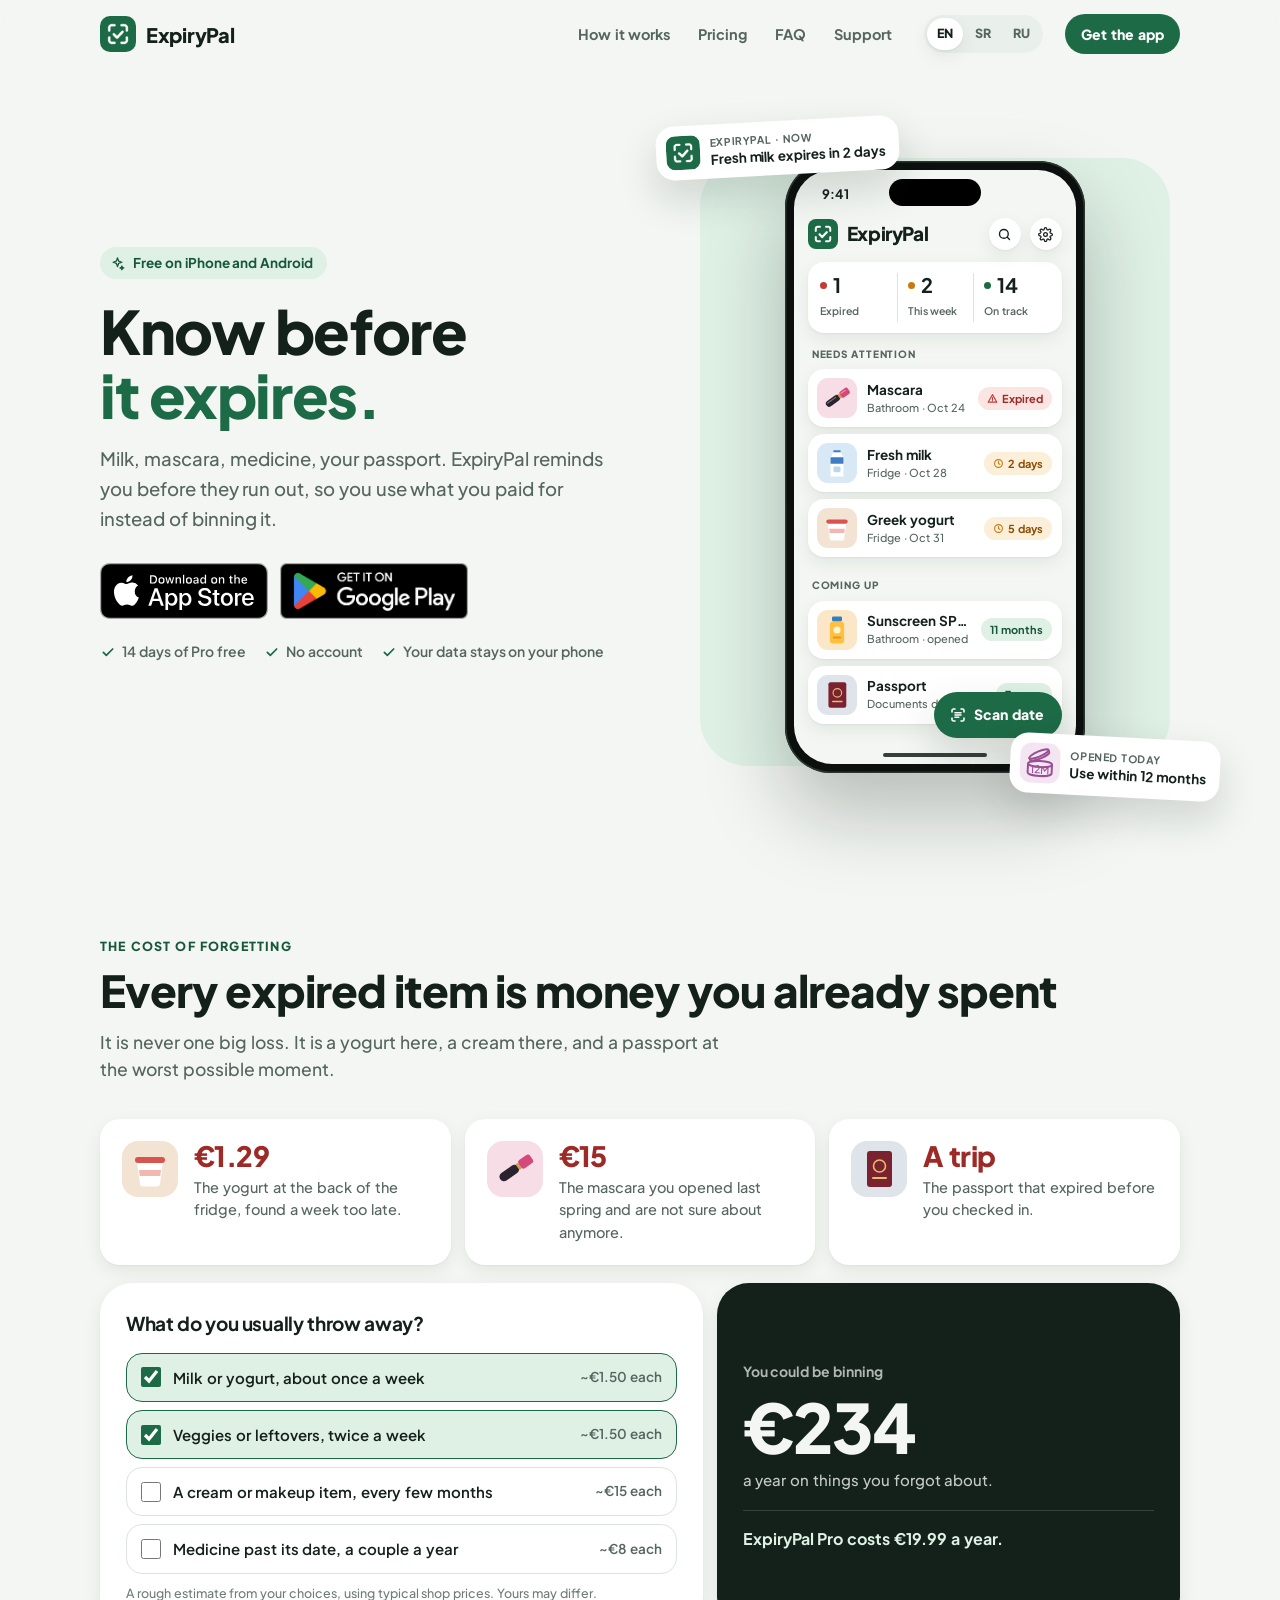
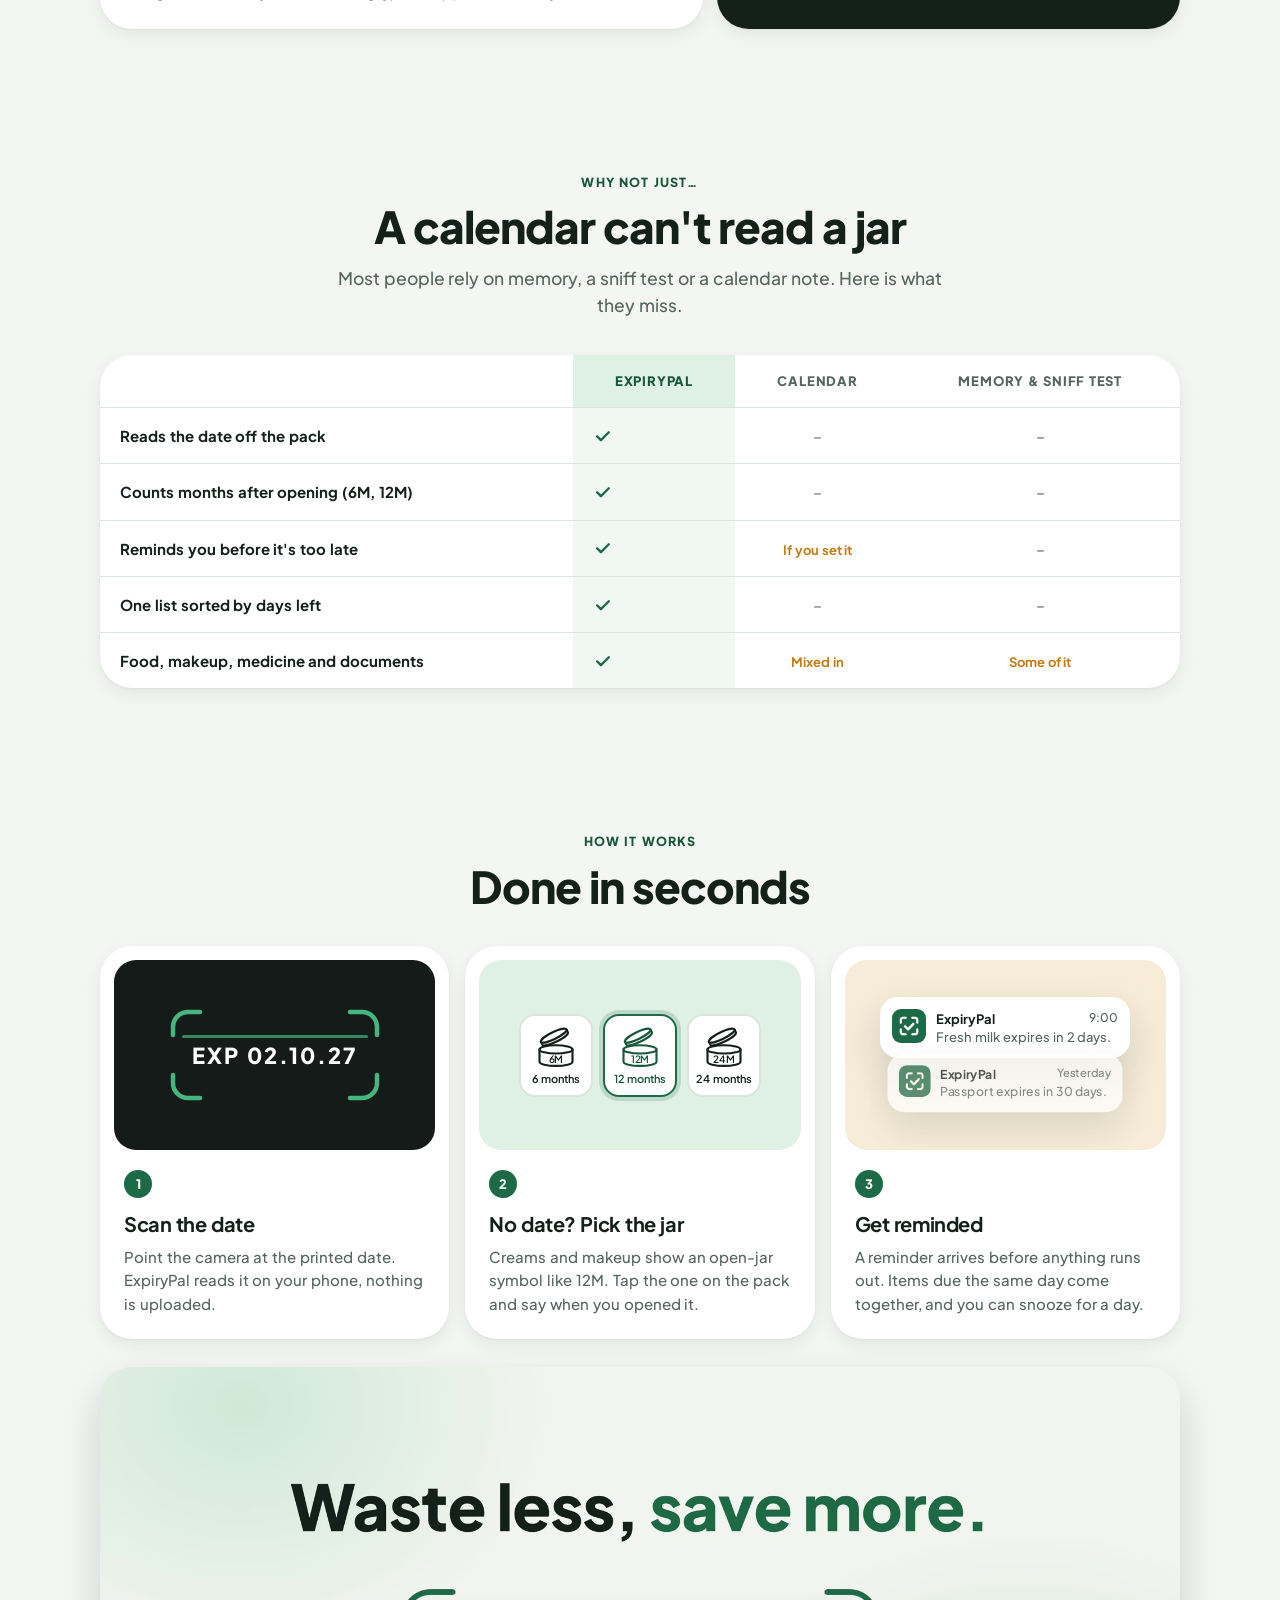
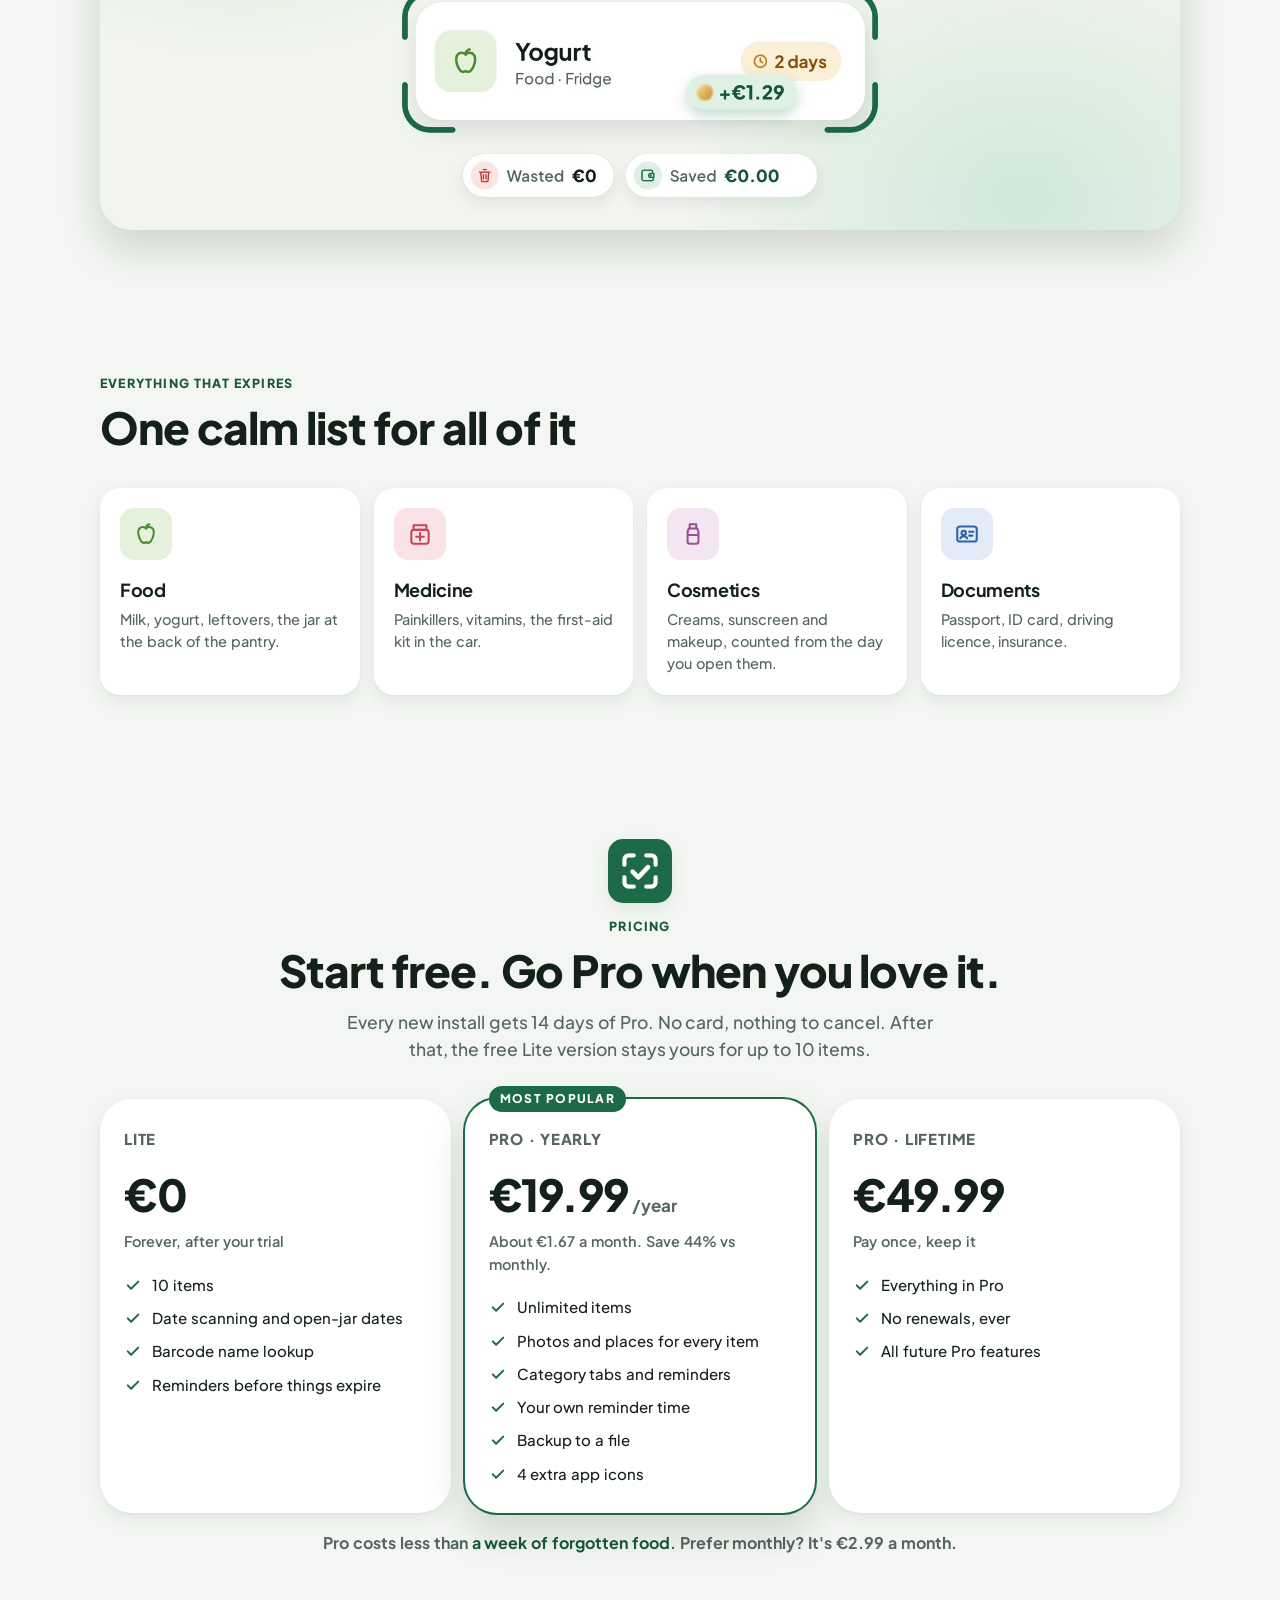
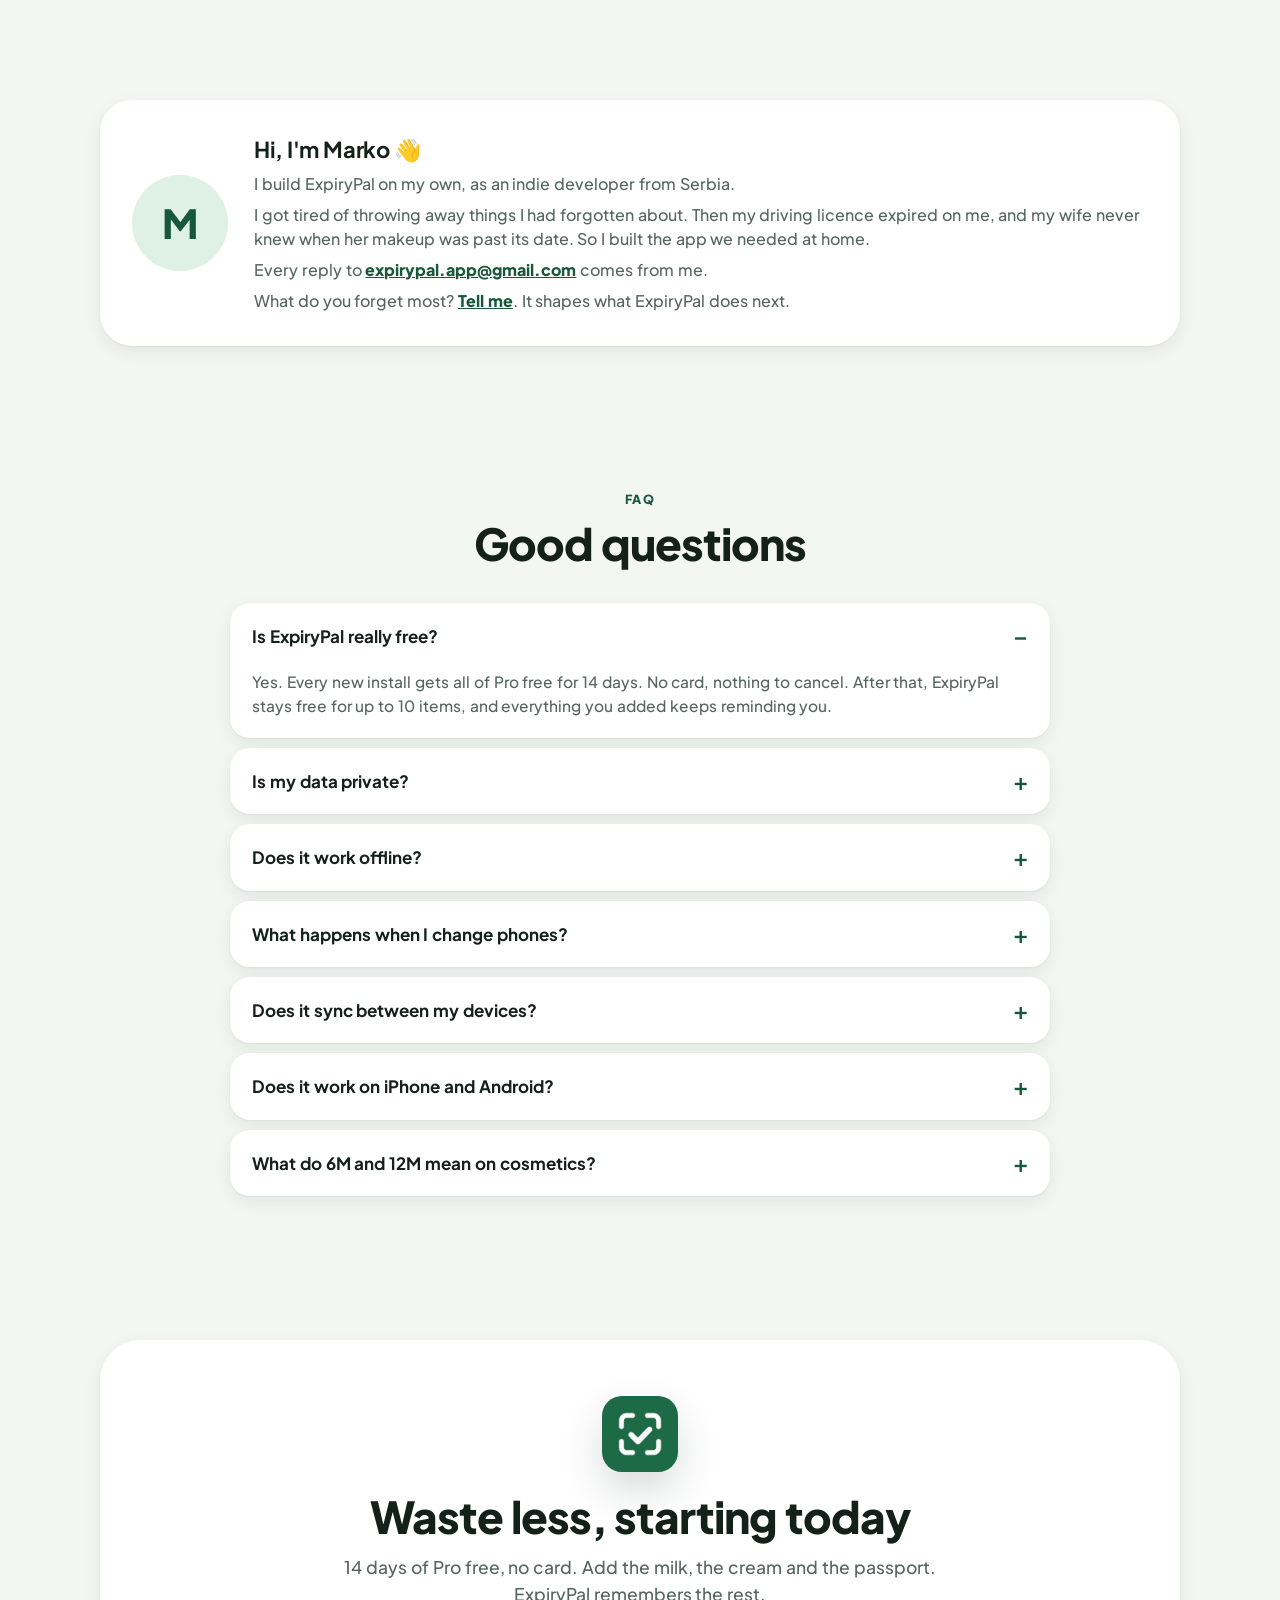
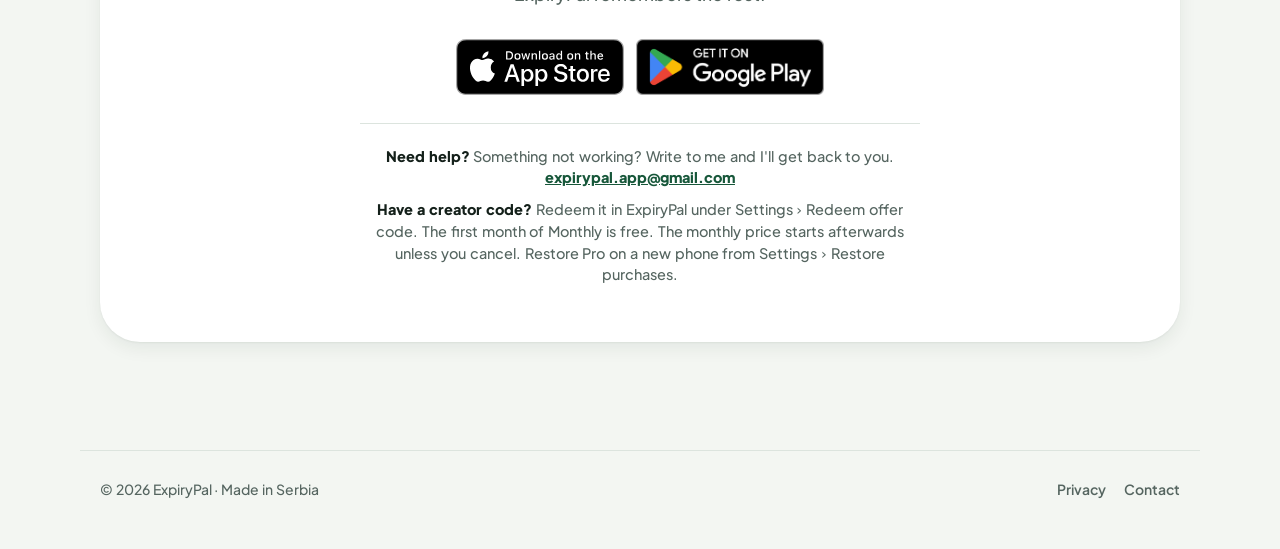
==== commit aa32e8d4: "Docs updated" ====
--- a/index.html
+++ b/index.html
@@ -21,5 +21,5 @@
   <!-- Cookieless, privacy-friendly site analytics (Plausible). Separate from the app. -->
   <!-- <script defer data-domain="expirypal.app" src="https://plausible.io/js/script.js"></script> -->
 </head>
-<body><header class="top"><div class="wrap"><a class="brand" href="/"><img src="/assets/icon-green.png" alt="">ExpiryPal</a><nav class="nav"><a href="#how">How it works</a><a href="#pricing">Pricing</a><a href="#faq">FAQ</a><a href="#get">Support</a></nav><div class="lang" role="navigation" aria-label="Language"><a href="/" class=on hreflang="en" lang="en">EN</a><a href="/sr/" hreflang="sr" lang="sr">SR</a><a href="/ru/" hreflang="ru" lang="ru">RU</a></div><a class="btn sm" href="#get" style="margin-left:10px">Get the app</a></div></header><main><section class="hero"><div class="wrap"><div><span class="eyebrow"><svg class="ic " width="15" height="15" viewBox="0 0 24 24" fill="none" stroke="currentColor" stroke-width="2.1" stroke-linecap="round" stroke-linejoin="round" aria-hidden="true"><path d="M12 3l1.8 5.2L19 10l-5.2 1.8L12 17l-1.8-5.2L5 10l5.2-1.8z"/><path d="M19 16l.8 2.2L22 19l-2.2.8L19 22l-.8-2.2L16 19l2.2-.8z"/></svg>Free on iPhone and Android</span><h1>Know before<br><span>it expires.</span></h1><p class="lead">Milk, mascara, medicine, your passport. ExpiryPal reminds you before they run out, so you use what you paid for instead of binning it.</p><div class="badges"><a class="sbadge" href="https://apps.apple.com/app/id6821722011?pt=129595375&ct=website&mt=8"><img src="/assets/badge-app-store.svg" alt="Download on the App Store" width="168" height="56"></a><a class="sbadge" href="https://play.google.com/store/apps/details?id=com.expirypal.app&referrer=utm_source%3Dwebsite%26utm_medium%3Dsite"><img src="/assets/badge-google-play.png" alt="Get it on Google Play" width="188" height="56"></a></div><div class="assure"><span><svg class="ic " width="16" height="16" viewBox="0 0 24 24" fill="none" stroke="currentColor" stroke-width="2.6" stroke-linecap="round" stroke-linejoin="round" aria-hidden="true"><path d="M5 12.5l4.5 4.5L19 7.5"/></svg>14 days of Pro free</span><span><svg class="ic " width="16" height="16" viewBox="0 0 24 24" fill="none" stroke="currentColor" stroke-width="2.6" stroke-linecap="round" stroke-linejoin="round" aria-hidden="true"><path d="M5 12.5l4.5 4.5L19 7.5"/></svg>No account</span><span><svg class="ic " width="16" height="16" viewBox="0 0 24 24" fill="none" stroke="currentColor" stroke-width="2.6" stroke-linecap="round" stroke-linejoin="round" aria-hidden="true"><path d="M5 12.5l4.5 4.5L19 7.5"/></svg>Your data stays on your phone</span></div></div><div class="stage"><div class="phone"><div class="screen"><div class="island"></div><div class="sbar"><span>9:41</span><span></span></div><div class="abar"><img src="/assets/icon-green.png" alt="">ExpiryPal<span class="rb"><svg class="ic " width="15" height="15" viewBox="0 0 24 24" fill="none" stroke="currentColor" stroke-width="2.2" stroke-linecap="round" stroke-linejoin="round" aria-hidden="true"><circle cx="11" cy="11" r="7"/><path d="M20 20l-3.5-3.5"/></svg></span><span class="rb"><svg class="ic " width="15" height="15" viewBox="0 0 24 24" fill="none" stroke="currentColor" stroke-width="2" stroke-linecap="round" stroke-linejoin="round" aria-hidden="true"><circle cx="12" cy="12" r="3"/><path d="M19.4 15a1.7 1.7 0 0 0 .3 1.8l.1.1a2 2 0 1 1-2.8 2.8l-.1-.1a1.7 1.7 0 0 0-1.8-.3 1.7 1.7 0 0 0-1 1.5V21a2 2 0 1 1-4 0v-.1a1.7 1.7 0 0 0-1.1-1.5 1.7 1.7 0 0 0-1.8.3l-.1.1a2 2 0 1 1-2.8-2.8l.1-.1a1.7 1.7 0 0 0 .3-1.8 1.7 1.7 0 0 0-1.5-1H3a2 2 0 1 1 0-4h.1a1.7 1.7 0 0 0 1.5-1.1 1.7 1.7 0 0 0-.3-1.8l-.1-.1a2 2 0 1 1 2.8-2.8l.1.1a1.7 1.7 0 0 0 1.8.3H9a1.7 1.7 0 0 0 1-1.5V3a2 2 0 1 1 4 0v.1a1.7 1.7 0 0 0 1 1.5 1.7 1.7 0 0 0 1.8-.3l.1-.1a2 2 0 1 1 2.8 2.8l-.1.1a1.7 1.7 0 0 0-.3 1.8V9a1.7 1.7 0 0 0 1.5 1H21a2 2 0 1 1 0 4h-.1a1.7 1.7 0 0 0-1.5 1z"/></svg></span></div><div class="sum"><div><b><i class="dot d-exp"></i>1</b><span>Expired</span></div><div><b><i class="dot d-soon"></i>2</b><span>This week</span></div><div><b><i class="dot d-ok"></i>14</b><span>On track</span></div></div><div class="sec">NEEDS ATTENTION</div><div class="row"><div class="thumb"><svg viewBox="0 0 56 56" width="100%" height="100%" preserveAspectRatio="xMidYMid slice"><rect width="56" height="56" fill="#f6dde6"/><g transform="rotate(-35 28 28)"><rect x="10" y="23.5" width="22" height="9" rx="4.5" fill="#2b2230"/><rect x="12" y="25.5" width="16" height="1.6" rx=".8" fill="#ffffff" opacity=".35"/><rect x="31" y="24.5" width="3" height="7" rx="1" fill="#c9a24a"/><rect x="34" y="23" width="14" height="10" rx="3" fill="#d4497a"/><rect x="35.5" y="25" width="9" height="1.6" rx=".8" fill="#ffffff" opacity=".4"/></g></svg></div><div class="t"><div class="n">Mascara</div><div class="m">Bathroom · Oct 24</div></div><span class="chip exp"><svg class="ic " width="11" height="11" viewBox="0 0 24 24" fill="none" stroke="currentColor" stroke-width="2.4" stroke-linecap="round" stroke-linejoin="round" aria-hidden="true"><path d="M12 3.5L2.5 20h19z"/><path d="M12 10v4.5M12 17.2v.1"/></svg>Expired</span></div><div class="row"><div class="thumb"><svg viewBox="0 0 56 56" width="100%" height="100%" preserveAspectRatio="xMidYMid slice"><rect width="56" height="56" fill="#d9e8f5"/><path d="M19 20l4-7h10l4 7v27H19z" fill="#fff"/><path d="M23 13h10v-3H23z" fill="#3e7cc4"/><path d="M19 20h18v9H19z" fill="#3e7cc4"/><rect x="23" y="33" width="10" height="8" rx="2" fill="#bcd6ee"/></svg></div><div class="t"><div class="n">Fresh milk</div><div class="m">Fridge · Oct 28</div></div><span class="chip soon"><svg class="ic " width="11" height="11" viewBox="0 0 24 24" fill="none" stroke="currentColor" stroke-width="2.4" stroke-linecap="round" stroke-linejoin="round" aria-hidden="true"><circle cx="12" cy="12" r="8.5"/><path d="M12 7.5V12l3 2"/></svg>2 days</span></div><div class="row"><div class="thumb"><svg viewBox="0 0 56 56" width="100%" height="100%" preserveAspectRatio="xMidYMid slice"><rect width="56" height="56" fill="#f3e3d3"/><path d="M15 21h26l-3 22a3 3 0 0 1-3 2.6H21A3 3 0 0 1 18 43z" fill="#fff"/><rect x="13" y="16" width="30" height="6" rx="3" fill="#d9534f"/><path d="M17 29h22l-.8 6H17.8z" fill="#f1b7b0"/></svg></div><div class="t"><div class="n">Greek yogurt</div><div class="m">Fridge · Oct 31</div></div><span class="chip soon"><svg class="ic " width="11" height="11" viewBox="0 0 24 24" fill="none" stroke="currentColor" stroke-width="2.4" stroke-linecap="round" stroke-linejoin="round" aria-hidden="true"><circle cx="12" cy="12" r="8.5"/><path d="M12 7.5V12l3 2"/></svg>5 days</span></div><div class="sec">COMING UP</div><div class="row"><div class="thumb"><svg viewBox="0 0 56 56" width="100%" height="100%" preserveAspectRatio="xMidYMid slice"><rect width="56" height="56" fill="#fbe7c7"/><rect x="21" y="9" width="14" height="7" rx="2" fill="#2f7fc1"/><rect x="18" y="16" width="20" height="31" rx="5" fill="#ffbf3f"/><circle cx="28" cy="28" r="5" fill="#fff4d6"/><rect x="22" y="37" width="12" height="3" rx="1.5" fill="#e59a14"/></svg></div><div class="t"><div class="n">Sunscreen SPF 50</div><div class="m">Bathroom · opened</div></div><span class="chip ok">11 months</span></div><div class="row"><div class="thumb"><svg viewBox="0 0 56 56" width="100%" height="100%" preserveAspectRatio="xMidYMid slice"><rect width="56" height="56" fill="#dfe4ea"/><rect x="16" y="10" width="25" height="36" rx="3" fill="#7b2231"/><circle cx="28.5" cy="25" r="6" fill="none" stroke="#e2bf6a" stroke-width="1.6"/><rect x="21" y="36" width="15" height="2" rx="1" fill="#e2bf6a"/></svg></div><div class="t"><div class="n">Passport</div><div class="m">Documents drawer</div></div><span class="chip ok">7 years</span></div><span class="fab"><svg class="ic " width="18" height="18" viewBox="0 0 24 24" fill="none" stroke="currentColor" stroke-width="2.1" stroke-linecap="round" stroke-linejoin="round" aria-hidden="true"><path d="M4 8V6a2 2 0 0 1 2-2h2M16 4h2a2 2 0 0 1 2 2v2M20 16v2a2 2 0 0 1-2 2h-2M8 20H6a2 2 0 0 1-2-2v-2"/><path d="M8 9h8M8 12h8M8 15h5"/></svg>Scan date</span><div class="homebar"></div></div></div><div class="float f-note"><img class="logo" src="/assets/icon-green.png" alt=""><div><div class="k">ExpiryPal · now</div><div class="v">Fresh milk expires in 2 days</div></div></div><div class="float f-jar"><div class="thumb cosmetics" style="width:40px;height:40px;border-radius:11px"><svg width="32" height="32" viewBox="0 0 48 48" fill="none" stroke="currentColor" stroke-width="2.99" stroke-linejoin="round" stroke-linecap="round"><ellipse cx="24" cy="25.5" rx="18" ry="4.5"/><path d="M6 25.5V39A18 4.5 0 0 0 42 39V25.5"/><g transform="rotate(-26 21.5 10.5)"><ellipse cx="21.5" cy="10.5" rx="15.5" ry="3.8"/><path d="M6 10.5v3.4A15.5 3.8 0 0 0 37 13.9v-3.4"/></g><text x="24" y="40" text-anchor="middle" fill="currentColor" stroke="none" style="font:800 10.4px var(--font-sans);letter-spacing:-.2px">12M</text></svg></div><div><div class="k">Opened today</div><div class="v">Use within 12 months</div></div></div></div></div></section><section id="cost"><div class="wrap"><div class="head"><div class="kicker">The cost of forgetting</div><h2>Every expired item is money you already spent</h2><p class="sub">It is never one big loss. It is a yogurt here, a cream there, and a passport at the worst possible moment.</p></div><div class="costs"><div class="cost"><div class="thumb"><svg viewBox="0 0 56 56" width="100%" height="100%" preserveAspectRatio="xMidYMid slice"><rect width="56" height="56" fill="#f3e3d3"/><path d="M15 21h26l-3 22a3 3 0 0 1-3 2.6H21A3 3 0 0 1 18 43z" fill="#fff"/><rect x="13" y="16" width="30" height="6" rx="3" fill="#d9534f"/><path d="M17 29h22l-.8 6H17.8z" fill="#f1b7b0"/></svg></div><div><div class="amt">€1.29</div><p>The yogurt at the back of the fridge, found a week too late.</p></div></div><div class="cost"><div class="thumb"><svg viewBox="0 0 56 56" width="100%" height="100%"><rect width="56" height="56" fill="#f6dde6"/><g transform="rotate(-35 28 28)"><rect x="10" y="23.5" width="22" height="9" rx="4.5" fill="#2b2230"/><rect x="31" y="24.5" width="3" height="7" rx="1" fill="#c9a24a"/><rect x="34" y="23" width="14" height="10" rx="3" fill="#d4497a"/></g></svg></div><div><div class="amt">€15</div><p>The mascara you opened last spring and are not sure about anymore.</p></div></div><div class="cost"><div class="thumb"><svg viewBox="0 0 56 56" width="100%" height="100%" preserveAspectRatio="xMidYMid slice"><rect width="56" height="56" fill="#dfe4ea"/><rect x="16" y="10" width="25" height="36" rx="3" fill="#7b2231"/><circle cx="28.5" cy="25" r="6" fill="none" stroke="#e2bf6a" stroke-width="1.6"/><rect x="21" y="36" width="15" height="2" rx="1" fill="#e2bf6a"/></svg></div><div><div class="amt">A trip</div><p>The passport that expired before you checked in.</p></div></div></div><div class="calc"><div class="box"><h3>What do you usually throw away?</h3><label class="opt"><input type="checkbox" data-y="78" checked>Milk or yogurt, about once a week<span class="p">~€1.50 each</span></label><label class="opt"><input type="checkbox" data-y="156" checked>Veggies or leftovers, twice a week<span class="p">~€1.50 each</span></label><label class="opt"><input type="checkbox" data-y="45">A cream or makeup item, every few months<span class="p">~€15 each</span></label><label class="opt"><input type="checkbox" data-y="16">Medicine past its date, a couple a year<span class="p">~€8 each</span></label><p class="fine">A rough estimate from your choices, using typical shop prices. Yours may differ.</p></div><div class="box result"><div class="k">You could be binning</div><div class="big" id="total">€234</div><p>a year on things you forgot about.</p><div class="vs">ExpiryPal Pro costs €19.99 a year.</div></div></div></div></section><section id="why"><div class="wrap"><div class="head center"><div class="kicker">Why not just…</div><h2>A calendar can't read a jar</h2><p class="sub">Most people rely on memory, a sniff test or a calendar note. Here is what they miss.</p></div><div class="compare"><table><tr><th></th><th class="me">ExpiryPal</th><th>Calendar</th><th>Memory<span class="hide-m"> &amp; sniff test</span></th></tr><tr><td>Reads the date off the pack</td><td class="me"><span class="y"><svg class="ic " width="20" height="20" viewBox="0 0 24 24" fill="none" stroke="currentColor" stroke-width="2.8" stroke-linecap="round" stroke-linejoin="round" aria-hidden="true"><path d="M5 12.5l4.5 4.5L19 7.5"/></svg></span></td><td><span class="n">–</span></td><td><span class="n">–</span></td></tr><tr><td>Counts months after opening (6M, 12M)</td><td class="me"><span class="y"><svg class="ic " width="20" height="20" viewBox="0 0 24 24" fill="none" stroke="currentColor" stroke-width="2.8" stroke-linecap="round" stroke-linejoin="round" aria-hidden="true"><path d="M5 12.5l4.5 4.5L19 7.5"/></svg></span></td><td><span class="n">–</span></td><td><span class="n">–</span></td></tr><tr><td>Reminds you before it's too late</td><td class="me"><span class="y"><svg class="ic " width="20" height="20" viewBox="0 0 24 24" fill="none" stroke="currentColor" stroke-width="2.8" stroke-linecap="round" stroke-linejoin="round" aria-hidden="true"><path d="M5 12.5l4.5 4.5L19 7.5"/></svg></span></td><td><span class="half">If you set it</span></td><td><span class="n">–</span></td></tr><tr><td>One list sorted by days left</td><td class="me"><span class="y"><svg class="ic " width="20" height="20" viewBox="0 0 24 24" fill="none" stroke="currentColor" stroke-width="2.8" stroke-linecap="round" stroke-linejoin="round" aria-hidden="true"><path d="M5 12.5l4.5 4.5L19 7.5"/></svg></span></td><td><span class="n">–</span></td><td><span class="n">–</span></td></tr><tr><td>Food, makeup, medicine and documents</td><td class="me"><span class="y"><svg class="ic " width="20" height="20" viewBox="0 0 24 24" fill="none" stroke="currentColor" stroke-width="2.8" stroke-linecap="round" stroke-linejoin="round" aria-hidden="true"><path d="M5 12.5l4.5 4.5L19 7.5"/></svg></span></td><td><span class="half">Mixed in</span></td><td><span class="half">Some of it</span></td></tr></table></div></div></section><section id="how"><div class="wrap"><div class="head center"><div class="kicker">How it works</div><h2>Done in seconds</h2></div><div class="steps"><div class="step"><div class="art cam"><div class="vf"><svg width="210" height="92" viewBox="0 0 210 92" fill="none" stroke="#46b67f" stroke-width="4.5" stroke-linecap="round"><path d="M3 26V18A15 15 0 0 1 18 3h12M180 3h12a15 15 0 0 1 15 15v8M207 66v8a15 15 0 0 1-15 15h-12M30 89H18A15 15 0 0 1 3 74v-8"/></svg><span class="hl"></span>EXP 02.10.27</div></div><span class="n">1</span><h3>Scan the date</h3><p>Point the camera at the printed date. ExpiryPal reads it on your phone, nothing is uploaded.</p></div><div class="step"><div class="art jar"><div class="jars"><div class="jt"><svg width="44" height="44" viewBox="0 0 48 48" fill="none" stroke="currentColor" stroke-width="2.33" stroke-linejoin="round" stroke-linecap="round"><ellipse cx="24" cy="25.5" rx="18" ry="4.5"/><path d="M6 25.5V39A18 4.5 0 0 0 42 39V25.5"/><g transform="rotate(-26 21.5 10.5)"><ellipse cx="21.5" cy="10.5" rx="15.5" ry="3.8"/><path d="M6 10.5v3.4A15.5 3.8 0 0 0 37 13.9v-3.4"/></g><text x="24" y="40" text-anchor="middle" fill="currentColor" stroke="none" style="font:800 12px var(--font-sans);letter-spacing:-.2px">6M</text></svg>6 months</div><div class="jt on"><svg width="44" height="44" viewBox="0 0 48 48" fill="none" stroke="currentColor" stroke-width="2.33" stroke-linejoin="round" stroke-linecap="round"><ellipse cx="24" cy="25.5" rx="18" ry="4.5"/><path d="M6 25.5V39A18 4.5 0 0 0 42 39V25.5"/><g transform="rotate(-26 21.5 10.5)"><ellipse cx="21.5" cy="10.5" rx="15.5" ry="3.8"/><path d="M6 10.5v3.4A15.5 3.8 0 0 0 37 13.9v-3.4"/></g><text x="24" y="40" text-anchor="middle" fill="currentColor" stroke="none" style="font:800 10.4px var(--font-sans);letter-spacing:-.2px">12M</text></svg>12 months</div><div class="jt"><svg width="44" height="44" viewBox="0 0 48 48" fill="none" stroke="currentColor" stroke-width="2.33" stroke-linejoin="round" stroke-linecap="round"><ellipse cx="24" cy="25.5" rx="18" ry="4.5"/><path d="M6 25.5V39A18 4.5 0 0 0 42 39V25.5"/><g transform="rotate(-26 21.5 10.5)"><ellipse cx="21.5" cy="10.5" rx="15.5" ry="3.8"/><path d="M6 10.5v3.4A15.5 3.8 0 0 0 37 13.9v-3.4"/></g><text x="24" y="40" text-anchor="middle" fill="currentColor" stroke="none" style="font:800 10.4px var(--font-sans);letter-spacing:-.2px">24M</text></svg>24 months</div></div></div><span class="n">2</span><h3>No date? Pick the jar</h3><p>Creams and makeup show an open-jar symbol like 12M. Tap the one on the pack and say when you opened it.</p></div><div class="step"><div class="art bell"><div><div class="note"><img src="/assets/icon-green.png" alt=""><div style="flex:1"><b>ExpiryPal<i>9:00</i></b><span>Fresh milk expires in 2 days.</span></div></div><div class="note"><img src="/assets/icon-green.png" alt=""><div style="flex:1"><b>ExpiryPal<i>Yesterday</i></b><span>Passport expires in 30 days.</span></div></div></div></div><span class="n">3</span><h3>Get reminded</h3><p>A reminder arrives before anything runs out. Items due the same day come together, and you can snooze for a day.</p></div></div><div style="margin-top:28px"><div class="video"><video src="/assets/expirypal-header.mp4" autoplay muted loop playsinline preload="metadata" poster="/assets/expirypal-header-poster.jpg"></video></div></div></div></section><section id="everything"><div class="wrap"><div class="head"><div class="kicker">Everything that expires</div><h2>One calm list for all of it</h2></div><div class="cats"><div class="cat"><div class="thumb food"><svg class="ic " width="26" height="26" viewBox="0 0 24 24" fill="none" stroke="currentColor" stroke-width="1.9" stroke-linecap="round" stroke-linejoin="round" aria-hidden="true"><path d="M12 7c-1.5-2-5-2-6.5.5S5 15 7.5 18.5c1.3 1.8 3 2 4.5 1 1.5 1 3.2.8 4.5-1C19 15 20 10 18.5 7.5S13.5 5 12 7z"/><path d="M12 7c0-2 1-3.5 3-4"/></svg></div><h3>Food</h3><p>Milk, yogurt, leftovers, the jar at the back of the pantry.</p></div><div class="cat"><div class="thumb medicine"><svg class="ic " width="26" height="26" viewBox="0 0 24 24" fill="none" stroke="currentColor" stroke-width="1.9" stroke-linecap="round" stroke-linejoin="round" aria-hidden="true"><rect x="4" y="8" width="16" height="13" rx="2.5"/><path d="M6 4h12v4H6zM12 11v7M8.5 14.5h7"/></svg></div><h3>Medicine</h3><p>Painkillers, vitamins, the first-aid kit in the car.</p></div><div class="cat"><div class="thumb cosmetics"><svg class="ic " width="26" height="26" viewBox="0 0 24 24" fill="none" stroke="currentColor" stroke-width="1.9" stroke-linecap="round" stroke-linejoin="round" aria-hidden="true"><path d="M9 3h6v4H9zM8 7h8l1 3v9a2 2 0 0 1-2 2H9a2 2 0 0 1-2-2v-9z"/><path d="M7.5 13h9"/></svg></div><h3>Cosmetics</h3><p>Creams, sunscreen and makeup, counted from the day you open them.</p></div><div class="cat"><div class="thumb documents"><svg class="ic " width="26" height="26" viewBox="0 0 24 24" fill="none" stroke="currentColor" stroke-width="1.9" stroke-linecap="round" stroke-linejoin="round" aria-hidden="true"><rect x="3" y="5" width="18" height="14" rx="2.5"/><circle cx="9" cy="11" r="2"/><path d="M5.8 16c.6-1.4 1.8-2 3.2-2s2.6.6 3.2 2M14 10h4M14 13.5h3"/></svg></div><h3>Documents</h3><p>Passport, ID card, driving licence, insurance.</p></div></div></div></section><section id="pricing"><div class="wrap"><div class="head center"><img class="pmark" src="/assets/icon-green.png" alt="" width="64" height="64"><div class="kicker">Pricing</div><h2>Start free. Go Pro when you love it.</h2><p class="sub">Every new install gets 14 days of Pro, or 30 with a creator code. No card, nothing to cancel. After that, the free Lite version stays yours for up to 10 items.</p></div><div class="plans"><div class="plan"><div class="nm">Lite</div><div class="price">€0</div><div class="per">Forever, after your trial</div><ul><li><svg class="ic " width="18" height="18" viewBox="0 0 24 24" fill="none" stroke="currentColor" stroke-width="2.6" stroke-linecap="round" stroke-linejoin="round" aria-hidden="true"><path d="M5 12.5l4.5 4.5L19 7.5"/></svg>10 items</li><li><svg class="ic " width="18" height="18" viewBox="0 0 24 24" fill="none" stroke="currentColor" stroke-width="2.6" stroke-linecap="round" stroke-linejoin="round" aria-hidden="true"><path d="M5 12.5l4.5 4.5L19 7.5"/></svg>Date scanning and open-jar dates</li><li><svg class="ic " width="18" height="18" viewBox="0 0 24 24" fill="none" stroke="currentColor" stroke-width="2.6" stroke-linecap="round" stroke-linejoin="round" aria-hidden="true"><path d="M5 12.5l4.5 4.5L19 7.5"/></svg>Barcode name lookup</li><li><svg class="ic " width="18" height="18" viewBox="0 0 24 24" fill="none" stroke="currentColor" stroke-width="2.6" stroke-linecap="round" stroke-linejoin="round" aria-hidden="true"><path d="M5 12.5l4.5 4.5L19 7.5"/></svg>Reminders before things expire</li></ul></div><div class="plan best"><span class="tag gold-pill">MOST POPULAR</span><div class="nm">Pro · Yearly</div><div class="price">€19.99<small> /year</small></div><div class="per">About €1.67 a month. Save 44% vs monthly.</div><ul><li><svg class="ic " width="18" height="18" viewBox="0 0 24 24" fill="none" stroke="currentColor" stroke-width="2.6" stroke-linecap="round" stroke-linejoin="round" aria-hidden="true"><path d="M5 12.5l4.5 4.5L19 7.5"/></svg>Unlimited items</li><li><svg class="ic " width="18" height="18" viewBox="0 0 24 24" fill="none" stroke="currentColor" stroke-width="2.6" stroke-linecap="round" stroke-linejoin="round" aria-hidden="true"><path d="M5 12.5l4.5 4.5L19 7.5"/></svg>Photos and places for every item</li><li><svg class="ic " width="18" height="18" viewBox="0 0 24 24" fill="none" stroke="currentColor" stroke-width="2.6" stroke-linecap="round" stroke-linejoin="round" aria-hidden="true"><path d="M5 12.5l4.5 4.5L19 7.5"/></svg>Category tabs and reminders</li><li><svg class="ic " width="18" height="18" viewBox="0 0 24 24" fill="none" stroke="currentColor" stroke-width="2.6" stroke-linecap="round" stroke-linejoin="round" aria-hidden="true"><path d="M5 12.5l4.5 4.5L19 7.5"/></svg>Your own reminder time</li><li><svg class="ic " width="18" height="18" viewBox="0 0 24 24" fill="none" stroke="currentColor" stroke-width="2.6" stroke-linecap="round" stroke-linejoin="round" aria-hidden="true"><path d="M5 12.5l4.5 4.5L19 7.5"/></svg>Backup to a file</li><li><svg class="ic " width="18" height="18" viewBox="0 0 24 24" fill="none" stroke="currentColor" stroke-width="2.6" stroke-linecap="round" stroke-linejoin="round" aria-hidden="true"><path d="M5 12.5l4.5 4.5L19 7.5"/></svg>4 extra app icons</li></ul></div><div class="plan"><div class="nm">Pro · Lifetime</div><div class="price">€49.99</div><div class="per">Pay once, keep it</div><ul><li><svg class="ic " width="18" height="18" viewBox="0 0 24 24" fill="none" stroke="currentColor" stroke-width="2.6" stroke-linecap="round" stroke-linejoin="round" aria-hidden="true"><path d="M5 12.5l4.5 4.5L19 7.5"/></svg>Everything in Pro</li><li><svg class="ic " width="18" height="18" viewBox="0 0 24 24" fill="none" stroke="currentColor" stroke-width="2.6" stroke-linecap="round" stroke-linejoin="round" aria-hidden="true"><path d="M5 12.5l4.5 4.5L19 7.5"/></svg>No renewals, ever</li><li><svg class="ic " width="18" height="18" viewBox="0 0 24 24" fill="none" stroke="currentColor" stroke-width="2.6" stroke-linecap="round" stroke-linejoin="round" aria-hidden="true"><path d="M5 12.5l4.5 4.5L19 7.5"/></svg>All future Pro features</li></ul></div></div><p class="value">Pro costs less than <b>a week of forgotten food</b>. Prefer monthly? It's €2.99 a month.</p></div></section><section id="maker"><div class="wrap"><div class="maker"><div class="avatar">M</div><div><h3>Hi, I'm Marko 👋</h3><p>I build ExpiryPal on my own, as an indie developer from Serbia.</p><p>I got tired of throwing away things I had forgotten about. Then my driving licence expired on me, and my wife never knew when her makeup was past its date. So I built the app we needed at home.</p><p>Every reply to <a href="mailto:expirypal.app@gmail.com">expirypal.app@gmail.com</a> comes from me.</p><p>What do you forget most? <a href="mailto:expirypal.app@gmail.com?subject=What%20I%20forget%20most">Tell me</a>. It shapes what ExpiryPal does next.</p></div></div></div></section><section id="faq"><div class="wrap"><div class="head center"><div class="kicker">FAQ</div><h2>Good questions</h2></div><div class="faq" style="max-width:820px;margin:0 auto"><details open><summary>Is ExpiryPal really free?</summary><p>Yes. Every new install gets all of Pro free for 14 days, or 30 with a creator code. No card, nothing to cancel. After that, ExpiryPal stays free for up to 10 items, and everything you added keeps reminding you.</p></details><details><summary>Is my data private?</summary><p>Yes. There is no account, your items and photos stay on your phone, and dates are read on the device. No analytics, no tracking. Read the <a href="/privacy.html" hreflang="en">privacy policy</a>.</p></details><details><summary>Does it work offline?</summary><p>Yes. Dates are read on your phone and reminders are scheduled on your phone, so neither needs the internet. Only looking up a product name from its barcode needs a connection.</p></details><details><summary>What happens when I change phones?</summary><p>Your items live on your phone, not in an account. With Pro you can back up your items to a file and bring them to your new phone. Restore Pro itself from Settings › Restore purchases.</p></details><details><summary>Does it sync between my devices?</summary><p>No. There is no account and nothing is stored on a server, so each phone keeps its own list. That is what keeps your data private.</p></details><details><summary>Does it work on iPhone and Android?</summary><p>Yes, ExpiryPal is on the App Store and Google Play.</p></details><details><summary>What do 6M and 12M mean on cosmetics?</summary><p>It is the period-after-opening symbol: a small open jar with a number of months. 12M means use it within 12 months of opening. Pick the symbol in ExpiryPal, say when you opened it, and it works out the date.</p></details></div></div></section><section id="get"><div class="wrap"><div class="cta"><img class="logo" src="/assets/icon-green.png" alt=""><h2>Waste less, starting today</h2><p class="sub" style="margin:0 auto">14 days of Pro free, no card. Add the milk, the cream and the passport. ExpiryPal remembers the rest.</p><div class="badges"><a class="sbadge" href="https://apps.apple.com/app/id6821722011?pt=129595375&ct=website&mt=8"><img src="/assets/badge-app-store.svg" alt="Download on the App Store" width="168" height="56"></a><a class="sbadge" href="https://play.google.com/store/apps/details?id=com.expirypal.app&referrer=utm_source%3Dwebsite%26utm_medium%3Dsite"><img src="/assets/badge-google-play.png" alt="Get it on Google Play" width="188" height="56"></a></div><div class="cta-more"><p><b>Need help?</b> Something not working? Write to me and I'll get back to you. <a href="mailto:expirypal.app@gmail.com">expirypal.app@gmail.com</a></p><p><b>Have a creator code?</b> Enter it when you first open ExpiryPal, or later in Settings › Creator code, and get 30 days of Pro instead of 14. Restore Pro on a new phone from Settings › Restore purchases.</p></div></div></div></section></main><footer><div class="wrap"><span>© 2026 ExpiryPal · Made in Serbia</span><div class="links"><a href="/privacy.html">Privacy</a><a href="mailto:expirypal.app@gmail.com">Contact</a></div></div></footer><script>(function(){var t=document.querySelector(".top");if(!t)return;function f(){t.classList.toggle("scrolled",window.scrollY>4)}f();window.addEventListener("scroll",f,{passive:true})})();</script><script>(function(){var b=document.querySelectorAll('.calc input'),t=document.getElementById('total');function u(){var s=0;b.forEach(function(i){if(i.checked)s+=+i.dataset.y});t.textContent='€'+s}b.forEach(function(i){i.addEventListener('change',u)});u()})();</script></body>
+<body><header class="top"><div class="wrap"><a class="brand" href="/"><img src="/assets/icon-green.png" alt="">ExpiryPal</a><nav class="nav"><a href="#how">How it works</a><a href="#pricing">Pricing</a><a href="#faq">FAQ</a><a href="#get">Support</a></nav><div class="lang" role="navigation" aria-label="Language"><a href="/" class=on hreflang="en" lang="en">EN</a><a href="/sr/" hreflang="sr" lang="sr">SR</a><a href="/ru/" hreflang="ru" lang="ru">RU</a></div><a class="btn sm" href="#get" style="margin-left:10px">Get the app</a></div></header><main><section class="hero"><div class="wrap"><div><span class="eyebrow"><svg class="ic " width="15" height="15" viewBox="0 0 24 24" fill="none" stroke="currentColor" stroke-width="2.1" stroke-linecap="round" stroke-linejoin="round" aria-hidden="true"><path d="M12 3l1.8 5.2L19 10l-5.2 1.8L12 17l-1.8-5.2L5 10l5.2-1.8z"/><path d="M19 16l.8 2.2L22 19l-2.2.8L19 22l-.8-2.2L16 19l2.2-.8z"/></svg>Free on iPhone and Android</span><h1>Know before<br><span>it expires.</span></h1><p class="lead">Milk, mascara, medicine, your passport. ExpiryPal reminds you before they run out, so you use what you paid for instead of binning it.</p><div class="badges"><a class="sbadge" href="https://apps.apple.com/app/id6821722011?pt=129595375&ct=website&mt=8"><img src="/assets/badge-app-store.svg" alt="Download on the App Store" width="168" height="56"></a><a class="sbadge" href="https://play.google.com/store/apps/details?id=com.expirypal.app&referrer=utm_source%3Dwebsite%26utm_medium%3Dsite"><img src="/assets/badge-google-play.png" alt="Get it on Google Play" width="188" height="56"></a></div><div class="assure"><span><svg class="ic " width="16" height="16" viewBox="0 0 24 24" fill="none" stroke="currentColor" stroke-width="2.6" stroke-linecap="round" stroke-linejoin="round" aria-hidden="true"><path d="M5 12.5l4.5 4.5L19 7.5"/></svg>14 days of Pro free</span><span><svg class="ic " width="16" height="16" viewBox="0 0 24 24" fill="none" stroke="currentColor" stroke-width="2.6" stroke-linecap="round" stroke-linejoin="round" aria-hidden="true"><path d="M5 12.5l4.5 4.5L19 7.5"/></svg>No account</span><span><svg class="ic " width="16" height="16" viewBox="0 0 24 24" fill="none" stroke="currentColor" stroke-width="2.6" stroke-linecap="round" stroke-linejoin="round" aria-hidden="true"><path d="M5 12.5l4.5 4.5L19 7.5"/></svg>Your data stays on your phone</span></div></div><div class="stage"><div class="phone"><div class="screen"><div class="island"></div><div class="sbar"><span>9:41</span><span></span></div><div class="abar"><img src="/assets/icon-green.png" alt="">ExpiryPal<span class="rb"><svg class="ic " width="15" height="15" viewBox="0 0 24 24" fill="none" stroke="currentColor" stroke-width="2.2" stroke-linecap="round" stroke-linejoin="round" aria-hidden="true"><circle cx="11" cy="11" r="7"/><path d="M20 20l-3.5-3.5"/></svg></span><span class="rb"><svg class="ic " width="15" height="15" viewBox="0 0 24 24" fill="none" stroke="currentColor" stroke-width="2" stroke-linecap="round" stroke-linejoin="round" aria-hidden="true"><circle cx="12" cy="12" r="3"/><path d="M19.4 15a1.7 1.7 0 0 0 .3 1.8l.1.1a2 2 0 1 1-2.8 2.8l-.1-.1a1.7 1.7 0 0 0-1.8-.3 1.7 1.7 0 0 0-1 1.5V21a2 2 0 1 1-4 0v-.1a1.7 1.7 0 0 0-1.1-1.5 1.7 1.7 0 0 0-1.8.3l-.1.1a2 2 0 1 1-2.8-2.8l.1-.1a1.7 1.7 0 0 0 .3-1.8 1.7 1.7 0 0 0-1.5-1H3a2 2 0 1 1 0-4h.1a1.7 1.7 0 0 0 1.5-1.1 1.7 1.7 0 0 0-.3-1.8l-.1-.1a2 2 0 1 1 2.8-2.8l.1.1a1.7 1.7 0 0 0 1.8.3H9a1.7 1.7 0 0 0 1-1.5V3a2 2 0 1 1 4 0v.1a1.7 1.7 0 0 0 1 1.5 1.7 1.7 0 0 0 1.8-.3l.1-.1a2 2 0 1 1 2.8 2.8l-.1.1a1.7 1.7 0 0 0-.3 1.8V9a1.7 1.7 0 0 0 1.5 1H21a2 2 0 1 1 0 4h-.1a1.7 1.7 0 0 0-1.5 1z"/></svg></span></div><div class="sum"><div><b><i class="dot d-exp"></i>1</b><span>Expired</span></div><div><b><i class="dot d-soon"></i>2</b><span>This week</span></div><div><b><i class="dot d-ok"></i>14</b><span>On track</span></div></div><div class="sec">NEEDS ATTENTION</div><div class="row"><div class="thumb"><svg viewBox="0 0 56 56" width="100%" height="100%" preserveAspectRatio="xMidYMid slice"><rect width="56" height="56" fill="#f6dde6"/><g transform="rotate(-35 28 28)"><rect x="10" y="23.5" width="22" height="9" rx="4.5" fill="#2b2230"/><rect x="12" y="25.5" width="16" height="1.6" rx=".8" fill="#ffffff" opacity=".35"/><rect x="31" y="24.5" width="3" height="7" rx="1" fill="#c9a24a"/><rect x="34" y="23" width="14" height="10" rx="3" fill="#d4497a"/><rect x="35.5" y="25" width="9" height="1.6" rx=".8" fill="#ffffff" opacity=".4"/></g></svg></div><div class="t"><div class="n">Mascara</div><div class="m">Bathroom · Oct 24</div></div><span class="chip exp"><svg class="ic " width="11" height="11" viewBox="0 0 24 24" fill="none" stroke="currentColor" stroke-width="2.4" stroke-linecap="round" stroke-linejoin="round" aria-hidden="true"><path d="M12 3.5L2.5 20h19z"/><path d="M12 10v4.5M12 17.2v.1"/></svg>Expired</span></div><div class="row"><div class="thumb"><svg viewBox="0 0 56 56" width="100%" height="100%" preserveAspectRatio="xMidYMid slice"><rect width="56" height="56" fill="#d9e8f5"/><path d="M19 20l4-7h10l4 7v27H19z" fill="#fff"/><path d="M23 13h10v-3H23z" fill="#3e7cc4"/><path d="M19 20h18v9H19z" fill="#3e7cc4"/><rect x="23" y="33" width="10" height="8" rx="2" fill="#bcd6ee"/></svg></div><div class="t"><div class="n">Fresh milk</div><div class="m">Fridge · Oct 28</div></div><span class="chip soon"><svg class="ic " width="11" height="11" viewBox="0 0 24 24" fill="none" stroke="currentColor" stroke-width="2.4" stroke-linecap="round" stroke-linejoin="round" aria-hidden="true"><circle cx="12" cy="12" r="8.5"/><path d="M12 7.5V12l3 2"/></svg>2 days</span></div><div class="row"><div class="thumb"><svg viewBox="0 0 56 56" width="100%" height="100%" preserveAspectRatio="xMidYMid slice"><rect width="56" height="56" fill="#f3e3d3"/><path d="M15 21h26l-3 22a3 3 0 0 1-3 2.6H21A3 3 0 0 1 18 43z" fill="#fff"/><rect x="13" y="16" width="30" height="6" rx="3" fill="#d9534f"/><path d="M17 29h22l-.8 6H17.8z" fill="#f1b7b0"/></svg></div><div class="t"><div class="n">Greek yogurt</div><div class="m">Fridge · Oct 31</div></div><span class="chip soon"><svg class="ic " width="11" height="11" viewBox="0 0 24 24" fill="none" stroke="currentColor" stroke-width="2.4" stroke-linecap="round" stroke-linejoin="round" aria-hidden="true"><circle cx="12" cy="12" r="8.5"/><path d="M12 7.5V12l3 2"/></svg>5 days</span></div><div class="sec">COMING UP</div><div class="row"><div class="thumb"><svg viewBox="0 0 56 56" width="100%" height="100%" preserveAspectRatio="xMidYMid slice"><rect width="56" height="56" fill="#fbe7c7"/><rect x="21" y="9" width="14" height="7" rx="2" fill="#2f7fc1"/><rect x="18" y="16" width="20" height="31" rx="5" fill="#ffbf3f"/><circle cx="28" cy="28" r="5" fill="#fff4d6"/><rect x="22" y="37" width="12" height="3" rx="1.5" fill="#e59a14"/></svg></div><div class="t"><div class="n">Sunscreen SPF 50</div><div class="m">Bathroom · opened</div></div><span class="chip ok">11 months</span></div><div class="row"><div class="thumb"><svg viewBox="0 0 56 56" width="100%" height="100%" preserveAspectRatio="xMidYMid slice"><rect width="56" height="56" fill="#dfe4ea"/><rect x="16" y="10" width="25" height="36" rx="3" fill="#7b2231"/><circle cx="28.5" cy="25" r="6" fill="none" stroke="#e2bf6a" stroke-width="1.6"/><rect x="21" y="36" width="15" height="2" rx="1" fill="#e2bf6a"/></svg></div><div class="t"><div class="n">Passport</div><div class="m">Documents drawer</div></div><span class="chip ok">7 years</span></div><span class="fab"><svg class="ic " width="18" height="18" viewBox="0 0 24 24" fill="none" stroke="currentColor" stroke-width="2.1" stroke-linecap="round" stroke-linejoin="round" aria-hidden="true"><path d="M4 8V6a2 2 0 0 1 2-2h2M16 4h2a2 2 0 0 1 2 2v2M20 16v2a2 2 0 0 1-2 2h-2M8 20H6a2 2 0 0 1-2-2v-2"/><path d="M8 9h8M8 12h8M8 15h5"/></svg>Scan date</span><div class="homebar"></div></div></div><div class="float f-note"><img class="logo" src="/assets/icon-green.png" alt=""><div><div class="k">ExpiryPal · now</div><div class="v">Fresh milk expires in 2 days</div></div></div><div class="float f-jar"><div class="thumb cosmetics" style="width:40px;height:40px;border-radius:11px"><svg width="32" height="32" viewBox="0 0 48 48" fill="none" stroke="currentColor" stroke-width="2.99" stroke-linejoin="round" stroke-linecap="round"><ellipse cx="24" cy="25.5" rx="18" ry="4.5"/><path d="M6 25.5V39A18 4.5 0 0 0 42 39V25.5"/><g transform="rotate(-26 21.5 10.5)"><ellipse cx="21.5" cy="10.5" rx="15.5" ry="3.8"/><path d="M6 10.5v3.4A15.5 3.8 0 0 0 37 13.9v-3.4"/></g><text x="24" y="40" text-anchor="middle" fill="currentColor" stroke="none" style="font:800 10.4px var(--font-sans);letter-spacing:-.2px">12M</text></svg></div><div><div class="k">Opened today</div><div class="v">Use within 12 months</div></div></div></div></div></section><section id="cost"><div class="wrap"><div class="head"><div class="kicker">The cost of forgetting</div><h2>Every expired item is money you already spent</h2><p class="sub">It is never one big loss. It is a yogurt here, a cream there, and a passport at the worst possible moment.</p></div><div class="costs"><div class="cost"><div class="thumb"><svg viewBox="0 0 56 56" width="100%" height="100%" preserveAspectRatio="xMidYMid slice"><rect width="56" height="56" fill="#f3e3d3"/><path d="M15 21h26l-3 22a3 3 0 0 1-3 2.6H21A3 3 0 0 1 18 43z" fill="#fff"/><rect x="13" y="16" width="30" height="6" rx="3" fill="#d9534f"/><path d="M17 29h22l-.8 6H17.8z" fill="#f1b7b0"/></svg></div><div><div class="amt">€1.29</div><p>The yogurt at the back of the fridge, found a week too late.</p></div></div><div class="cost"><div class="thumb"><svg viewBox="0 0 56 56" width="100%" height="100%"><rect width="56" height="56" fill="#f6dde6"/><g transform="rotate(-35 28 28)"><rect x="10" y="23.5" width="22" height="9" rx="4.5" fill="#2b2230"/><rect x="31" y="24.5" width="3" height="7" rx="1" fill="#c9a24a"/><rect x="34" y="23" width="14" height="10" rx="3" fill="#d4497a"/></g></svg></div><div><div class="amt">€15</div><p>The mascara you opened last spring and are not sure about anymore.</p></div></div><div class="cost"><div class="thumb"><svg viewBox="0 0 56 56" width="100%" height="100%" preserveAspectRatio="xMidYMid slice"><rect width="56" height="56" fill="#dfe4ea"/><rect x="16" y="10" width="25" height="36" rx="3" fill="#7b2231"/><circle cx="28.5" cy="25" r="6" fill="none" stroke="#e2bf6a" stroke-width="1.6"/><rect x="21" y="36" width="15" height="2" rx="1" fill="#e2bf6a"/></svg></div><div><div class="amt">A trip</div><p>The passport that expired before you checked in.</p></div></div></div><div class="calc"><div class="box"><h3>What do you usually throw away?</h3><label class="opt"><input type="checkbox" data-y="78" checked>Milk or yogurt, about once a week<span class="p">~€1.50 each</span></label><label class="opt"><input type="checkbox" data-y="156" checked>Veggies or leftovers, twice a week<span class="p">~€1.50 each</span></label><label class="opt"><input type="checkbox" data-y="45">A cream or makeup item, every few months<span class="p">~€15 each</span></label><label class="opt"><input type="checkbox" data-y="16">Medicine past its date, a couple a year<span class="p">~€8 each</span></label><p class="fine">A rough estimate from your choices, using typical shop prices. Yours may differ.</p></div><div class="box result"><div class="k">You could be binning</div><div class="big" id="total">€234</div><p>a year on things you forgot about.</p><div class="vs">ExpiryPal Pro costs €19.99 a year.</div></div></div></div></section><section id="why"><div class="wrap"><div class="head center"><div class="kicker">Why not just…</div><h2>A calendar can't read a jar</h2><p class="sub">Most people rely on memory, a sniff test or a calendar note. Here is what they miss.</p></div><div class="compare"><table><tr><th></th><th class="me">ExpiryPal</th><th>Calendar</th><th>Memory<span class="hide-m"> &amp; sniff test</span></th></tr><tr><td>Reads the date off the pack</td><td class="me"><span class="y"><svg class="ic " width="20" height="20" viewBox="0 0 24 24" fill="none" stroke="currentColor" stroke-width="2.8" stroke-linecap="round" stroke-linejoin="round" aria-hidden="true"><path d="M5 12.5l4.5 4.5L19 7.5"/></svg></span></td><td><span class="n">–</span></td><td><span class="n">–</span></td></tr><tr><td>Counts months after opening (6M, 12M)</td><td class="me"><span class="y"><svg class="ic " width="20" height="20" viewBox="0 0 24 24" fill="none" stroke="currentColor" stroke-width="2.8" stroke-linecap="round" stroke-linejoin="round" aria-hidden="true"><path d="M5 12.5l4.5 4.5L19 7.5"/></svg></span></td><td><span class="n">–</span></td><td><span class="n">–</span></td></tr><tr><td>Reminds you before it's too late</td><td class="me"><span class="y"><svg class="ic " width="20" height="20" viewBox="0 0 24 24" fill="none" stroke="currentColor" stroke-width="2.8" stroke-linecap="round" stroke-linejoin="round" aria-hidden="true"><path d="M5 12.5l4.5 4.5L19 7.5"/></svg></span></td><td><span class="half">If you set it</span></td><td><span class="n">–</span></td></tr><tr><td>One list sorted by days left</td><td class="me"><span class="y"><svg class="ic " width="20" height="20" viewBox="0 0 24 24" fill="none" stroke="currentColor" stroke-width="2.8" stroke-linecap="round" stroke-linejoin="round" aria-hidden="true"><path d="M5 12.5l4.5 4.5L19 7.5"/></svg></span></td><td><span class="n">–</span></td><td><span class="n">–</span></td></tr><tr><td>Food, makeup, medicine and documents</td><td class="me"><span class="y"><svg class="ic " width="20" height="20" viewBox="0 0 24 24" fill="none" stroke="currentColor" stroke-width="2.8" stroke-linecap="round" stroke-linejoin="round" aria-hidden="true"><path d="M5 12.5l4.5 4.5L19 7.5"/></svg></span></td><td><span class="half">Mixed in</span></td><td><span class="half">Some of it</span></td></tr></table></div></div></section><section id="how"><div class="wrap"><div class="head center"><div class="kicker">How it works</div><h2>Done in seconds</h2></div><div class="steps"><div class="step"><div class="art cam"><div class="vf"><svg width="210" height="92" viewBox="0 0 210 92" fill="none" stroke="#46b67f" stroke-width="4.5" stroke-linecap="round"><path d="M3 26V18A15 15 0 0 1 18 3h12M180 3h12a15 15 0 0 1 15 15v8M207 66v8a15 15 0 0 1-15 15h-12M30 89H18A15 15 0 0 1 3 74v-8"/></svg><span class="hl"></span>EXP 02.10.27</div></div><span class="n">1</span><h3>Scan the date</h3><p>Point the camera at the printed date. ExpiryPal reads it on your phone, nothing is uploaded.</p></div><div class="step"><div class="art jar"><div class="jars"><div class="jt"><svg width="44" height="44" viewBox="0 0 48 48" fill="none" stroke="currentColor" stroke-width="2.33" stroke-linejoin="round" stroke-linecap="round"><ellipse cx="24" cy="25.5" rx="18" ry="4.5"/><path d="M6 25.5V39A18 4.5 0 0 0 42 39V25.5"/><g transform="rotate(-26 21.5 10.5)"><ellipse cx="21.5" cy="10.5" rx="15.5" ry="3.8"/><path d="M6 10.5v3.4A15.5 3.8 0 0 0 37 13.9v-3.4"/></g><text x="24" y="40" text-anchor="middle" fill="currentColor" stroke="none" style="font:800 12px var(--font-sans);letter-spacing:-.2px">6M</text></svg>6 months</div><div class="jt on"><svg width="44" height="44" viewBox="0 0 48 48" fill="none" stroke="currentColor" stroke-width="2.33" stroke-linejoin="round" stroke-linecap="round"><ellipse cx="24" cy="25.5" rx="18" ry="4.5"/><path d="M6 25.5V39A18 4.5 0 0 0 42 39V25.5"/><g transform="rotate(-26 21.5 10.5)"><ellipse cx="21.5" cy="10.5" rx="15.5" ry="3.8"/><path d="M6 10.5v3.4A15.5 3.8 0 0 0 37 13.9v-3.4"/></g><text x="24" y="40" text-anchor="middle" fill="currentColor" stroke="none" style="font:800 10.4px var(--font-sans);letter-spacing:-.2px">12M</text></svg>12 months</div><div class="jt"><svg width="44" height="44" viewBox="0 0 48 48" fill="none" stroke="currentColor" stroke-width="2.33" stroke-linejoin="round" stroke-linecap="round"><ellipse cx="24" cy="25.5" rx="18" ry="4.5"/><path d="M6 25.5V39A18 4.5 0 0 0 42 39V25.5"/><g transform="rotate(-26 21.5 10.5)"><ellipse cx="21.5" cy="10.5" rx="15.5" ry="3.8"/><path d="M6 10.5v3.4A15.5 3.8 0 0 0 37 13.9v-3.4"/></g><text x="24" y="40" text-anchor="middle" fill="currentColor" stroke="none" style="font:800 10.4px var(--font-sans);letter-spacing:-.2px">24M</text></svg>24 months</div></div></div><span class="n">2</span><h3>No date? Pick the jar</h3><p>Creams and makeup show an open-jar symbol like 12M. Tap the one on the pack and say when you opened it.</p></div><div class="step"><div class="art bell"><div><div class="note"><img src="/assets/icon-green.png" alt=""><div style="flex:1"><b>ExpiryPal<i>9:00</i></b><span>Fresh milk expires in 2 days.</span></div></div><div class="note"><img src="/assets/icon-green.png" alt=""><div style="flex:1"><b>ExpiryPal<i>Yesterday</i></b><span>Passport expires in 30 days.</span></div></div></div></div><span class="n">3</span><h3>Get reminded</h3><p>A reminder arrives before anything runs out. Items due the same day come together, and you can snooze for a day.</p></div></div><div style="margin-top:28px"><div class="video"><video src="/assets/expirypal-header.mp4" autoplay muted loop playsinline preload="metadata" poster="/assets/expirypal-header-poster.jpg"></video></div></div></div></section><section id="everything"><div class="wrap"><div class="head"><div class="kicker">Everything that expires</div><h2>One calm list for all of it</h2></div><div class="cats"><div class="cat"><div class="thumb food"><svg class="ic " width="26" height="26" viewBox="0 0 24 24" fill="none" stroke="currentColor" stroke-width="1.9" stroke-linecap="round" stroke-linejoin="round" aria-hidden="true"><path d="M12 7c-1.5-2-5-2-6.5.5S5 15 7.5 18.5c1.3 1.8 3 2 4.5 1 1.5 1 3.2.8 4.5-1C19 15 20 10 18.5 7.5S13.5 5 12 7z"/><path d="M12 7c0-2 1-3.5 3-4"/></svg></div><h3>Food</h3><p>Milk, yogurt, leftovers, the jar at the back of the pantry.</p></div><div class="cat"><div class="thumb medicine"><svg class="ic " width="26" height="26" viewBox="0 0 24 24" fill="none" stroke="currentColor" stroke-width="1.9" stroke-linecap="round" stroke-linejoin="round" aria-hidden="true"><rect x="4" y="8" width="16" height="13" rx="2.5"/><path d="M6 4h12v4H6zM12 11v7M8.5 14.5h7"/></svg></div><h3>Medicine</h3><p>Painkillers, vitamins, the first-aid kit in the car.</p></div><div class="cat"><div class="thumb cosmetics"><svg class="ic " width="26" height="26" viewBox="0 0 24 24" fill="none" stroke="currentColor" stroke-width="1.9" stroke-linecap="round" stroke-linejoin="round" aria-hidden="true"><path d="M9 3h6v4H9zM8 7h8l1 3v9a2 2 0 0 1-2 2H9a2 2 0 0 1-2-2v-9z"/><path d="M7.5 13h9"/></svg></div><h3>Cosmetics</h3><p>Creams, sunscreen and makeup, counted from the day you open them.</p></div><div class="cat"><div class="thumb documents"><svg class="ic " width="26" height="26" viewBox="0 0 24 24" fill="none" stroke="currentColor" stroke-width="1.9" stroke-linecap="round" stroke-linejoin="round" aria-hidden="true"><rect x="3" y="5" width="18" height="14" rx="2.5"/><circle cx="9" cy="11" r="2"/><path d="M5.8 16c.6-1.4 1.8-2 3.2-2s2.6.6 3.2 2M14 10h4M14 13.5h3"/></svg></div><h3>Documents</h3><p>Passport, ID card, driving licence, insurance.</p></div></div></div></section><section id="pricing"><div class="wrap"><div class="head center"><img class="pmark" src="/assets/icon-green.png" alt="" width="64" height="64"><div class="kicker">Pricing</div><h2>Start free. Go Pro when you love it.</h2><p class="sub">Every new install gets 14 days of Pro. No card, nothing to cancel. After that, the free Lite version stays yours for up to 10 items.</p></div><div class="plans"><div class="plan"><div class="nm">Lite</div><div class="price">€0</div><div class="per">Forever, after your trial</div><ul><li><svg class="ic " width="18" height="18" viewBox="0 0 24 24" fill="none" stroke="currentColor" stroke-width="2.6" stroke-linecap="round" stroke-linejoin="round" aria-hidden="true"><path d="M5 12.5l4.5 4.5L19 7.5"/></svg>10 items</li><li><svg class="ic " width="18" height="18" viewBox="0 0 24 24" fill="none" stroke="currentColor" stroke-width="2.6" stroke-linecap="round" stroke-linejoin="round" aria-hidden="true"><path d="M5 12.5l4.5 4.5L19 7.5"/></svg>Date scanning and open-jar dates</li><li><svg class="ic " width="18" height="18" viewBox="0 0 24 24" fill="none" stroke="currentColor" stroke-width="2.6" stroke-linecap="round" stroke-linejoin="round" aria-hidden="true"><path d="M5 12.5l4.5 4.5L19 7.5"/></svg>Barcode name lookup</li><li><svg class="ic " width="18" height="18" viewBox="0 0 24 24" fill="none" stroke="currentColor" stroke-width="2.6" stroke-linecap="round" stroke-linejoin="round" aria-hidden="true"><path d="M5 12.5l4.5 4.5L19 7.5"/></svg>Reminders before things expire</li></ul></div><div class="plan best"><span class="tag gold-pill">MOST POPULAR</span><div class="nm">Pro · Yearly</div><div class="price">€19.99<small> /year</small></div><div class="per">About €1.67 a month. Save 44% vs monthly.</div><ul><li><svg class="ic " width="18" height="18" viewBox="0 0 24 24" fill="none" stroke="currentColor" stroke-width="2.6" stroke-linecap="round" stroke-linejoin="round" aria-hidden="true"><path d="M5 12.5l4.5 4.5L19 7.5"/></svg>Unlimited items</li><li><svg class="ic " width="18" height="18" viewBox="0 0 24 24" fill="none" stroke="currentColor" stroke-width="2.6" stroke-linecap="round" stroke-linejoin="round" aria-hidden="true"><path d="M5 12.5l4.5 4.5L19 7.5"/></svg>Photos and places for every item</li><li><svg class="ic " width="18" height="18" viewBox="0 0 24 24" fill="none" stroke="currentColor" stroke-width="2.6" stroke-linecap="round" stroke-linejoin="round" aria-hidden="true"><path d="M5 12.5l4.5 4.5L19 7.5"/></svg>Category tabs and reminders</li><li><svg class="ic " width="18" height="18" viewBox="0 0 24 24" fill="none" stroke="currentColor" stroke-width="2.6" stroke-linecap="round" stroke-linejoin="round" aria-hidden="true"><path d="M5 12.5l4.5 4.5L19 7.5"/></svg>Your own reminder time</li><li><svg class="ic " width="18" height="18" viewBox="0 0 24 24" fill="none" stroke="currentColor" stroke-width="2.6" stroke-linecap="round" stroke-linejoin="round" aria-hidden="true"><path d="M5 12.5l4.5 4.5L19 7.5"/></svg>Backup to a file</li><li><svg class="ic " width="18" height="18" viewBox="0 0 24 24" fill="none" stroke="currentColor" stroke-width="2.6" stroke-linecap="round" stroke-linejoin="round" aria-hidden="true"><path d="M5 12.5l4.5 4.5L19 7.5"/></svg>4 extra app icons</li></ul></div><div class="plan"><div class="nm">Pro · Lifetime</div><div class="price">€49.99</div><div class="per">Pay once, keep it</div><ul><li><svg class="ic " width="18" height="18" viewBox="0 0 24 24" fill="none" stroke="currentColor" stroke-width="2.6" stroke-linecap="round" stroke-linejoin="round" aria-hidden="true"><path d="M5 12.5l4.5 4.5L19 7.5"/></svg>Everything in Pro</li><li><svg class="ic " width="18" height="18" viewBox="0 0 24 24" fill="none" stroke="currentColor" stroke-width="2.6" stroke-linecap="round" stroke-linejoin="round" aria-hidden="true"><path d="M5 12.5l4.5 4.5L19 7.5"/></svg>No renewals, ever</li><li><svg class="ic " width="18" height="18" viewBox="0 0 24 24" fill="none" stroke="currentColor" stroke-width="2.6" stroke-linecap="round" stroke-linejoin="round" aria-hidden="true"><path d="M5 12.5l4.5 4.5L19 7.5"/></svg>All future Pro features</li></ul></div></div><p class="value">Pro costs less than <b>a week of forgotten food</b>. Prefer monthly? It's €2.99 a month.</p></div></section><section id="maker"><div class="wrap"><div class="maker"><div class="avatar">M</div><div><h3>Hi, I'm Marko 👋</h3><p>I build ExpiryPal on my own, as an indie developer from Serbia.</p><p>I got tired of throwing away things I had forgotten about. Then my driving licence expired on me, and my wife never knew when her makeup was past its date. So I built the app we needed at home.</p><p>Every reply to <a href="mailto:expirypal.app@gmail.com">expirypal.app@gmail.com</a> comes from me.</p><p>What do you forget most? <a href="mailto:expirypal.app@gmail.com?subject=What%20I%20forget%20most">Tell me</a>. It shapes what ExpiryPal does next.</p></div></div></div></section><section id="faq"><div class="wrap"><div class="head center"><div class="kicker">FAQ</div><h2>Good questions</h2></div><div class="faq" style="max-width:820px;margin:0 auto"><details open><summary>Is ExpiryPal really free?</summary><p>Yes. Every new install gets all of Pro free for 14 days. No card, nothing to cancel. After that, ExpiryPal stays free for up to 10 items, and everything you added keeps reminding you.</p></details><details><summary>Is my data private?</summary><p>Yes. There is no account, your items and photos stay on your phone, and dates are read on the device. No analytics, no tracking. Read the <a href="/privacy.html" hreflang="en">privacy policy</a>.</p></details><details><summary>Does it work offline?</summary><p>Yes. Dates are read on your phone and reminders are scheduled on your phone, so neither needs the internet. Only looking up a product name from its barcode needs a connection.</p></details><details><summary>What happens when I change phones?</summary><p>Your items live on your phone, not in an account. With Pro you can back up your items to a file and bring them to your new phone. Restore Pro itself from Settings › Restore purchases.</p></details><details><summary>Does it sync between my devices?</summary><p>No. There is no account and nothing is stored on a server, so each phone keeps its own list. That is what keeps your data private.</p></details><details><summary>Does it work on iPhone and Android?</summary><p>Yes, ExpiryPal is on the App Store and Google Play.</p></details><details><summary>What do 6M and 12M mean on cosmetics?</summary><p>It is the period-after-opening symbol: a small open jar with a number of months. 12M means use it within 12 months of opening. Pick the symbol in ExpiryPal, say when you opened it, and it works out the date.</p></details></div></div></section><section id="get"><div class="wrap"><div class="cta"><img class="logo" src="/assets/icon-green.png" alt=""><h2>Waste less, starting today</h2><p class="sub" style="margin:0 auto">14 days of Pro free, no card. Add the milk, the cream and the passport. ExpiryPal remembers the rest.</p><div class="badges"><a class="sbadge" href="https://apps.apple.com/app/id6821722011?pt=129595375&ct=website&mt=8"><img src="/assets/badge-app-store.svg" alt="Download on the App Store" width="168" height="56"></a><a class="sbadge" href="https://play.google.com/store/apps/details?id=com.expirypal.app&referrer=utm_source%3Dwebsite%26utm_medium%3Dsite"><img src="/assets/badge-google-play.png" alt="Get it on Google Play" width="188" height="56"></a></div><div class="cta-more"><p><b>Need help?</b> Something not working? Write to me and I'll get back to you. <a href="mailto:expirypal.app@gmail.com">expirypal.app@gmail.com</a></p><p><b>Have a creator code?</b> Redeem it in ExpiryPal under Settings › Redeem offer code. The first month of Monthly is free. The monthly price starts afterwards unless you cancel. Restore Pro on a new phone from Settings › Restore purchases.</p></div></div></div></section></main><footer><div class="wrap"><span>© 2026 ExpiryPal · Made in Serbia</span><div class="links"><a href="/privacy.html">Privacy</a><a href="mailto:expirypal.app@gmail.com">Contact</a></div></div></footer><script>(function(){var t=document.querySelector(".top");if(!t)return;function f(){t.classList.toggle("scrolled",window.scrollY>4)}f();window.addEventListener("scroll",f,{passive:true})})();</script><script>(function(){var b=document.querySelectorAll('.calc input'),t=document.getElementById('total');function u(){var s=0;b.forEach(function(i){if(i.checked)s+=+i.dataset.y});t.textContent='€'+s}b.forEach(function(i){i.addEventListener('change',u)});u()})();</script></body>
 </html>
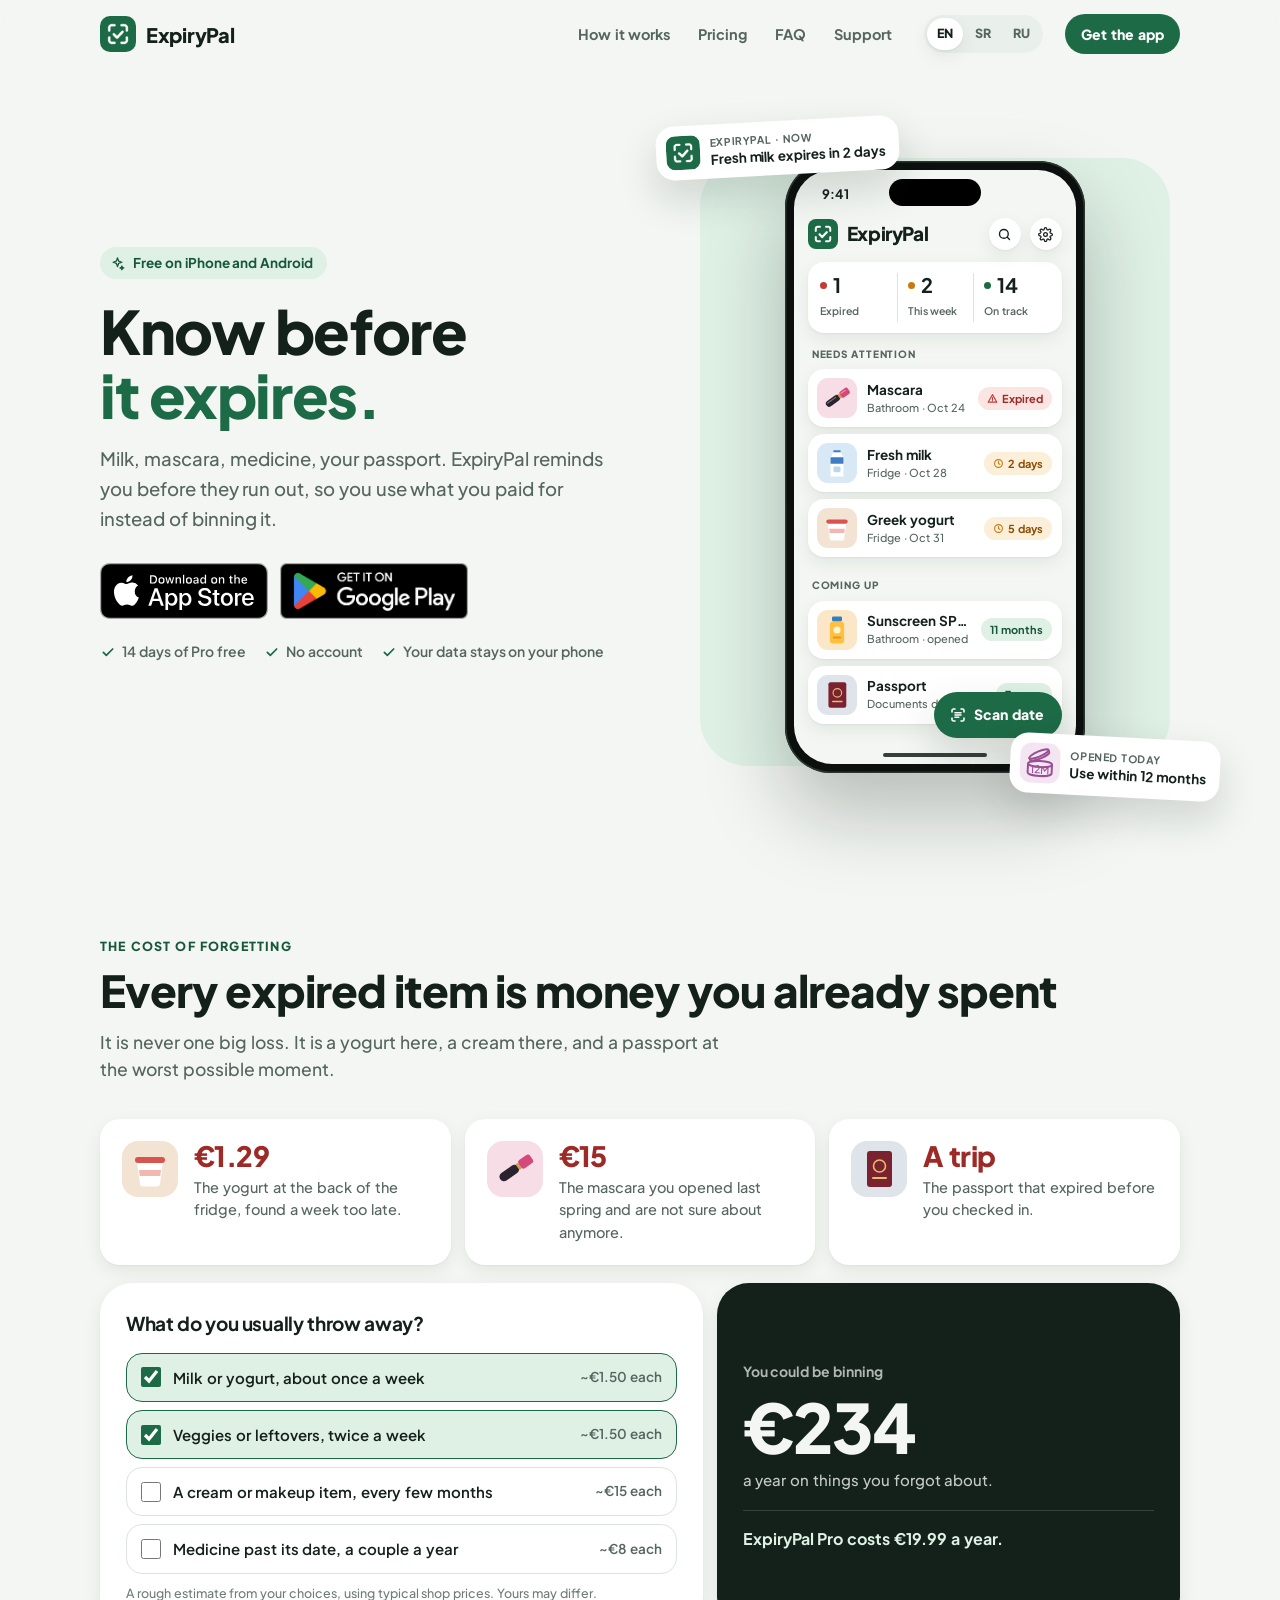
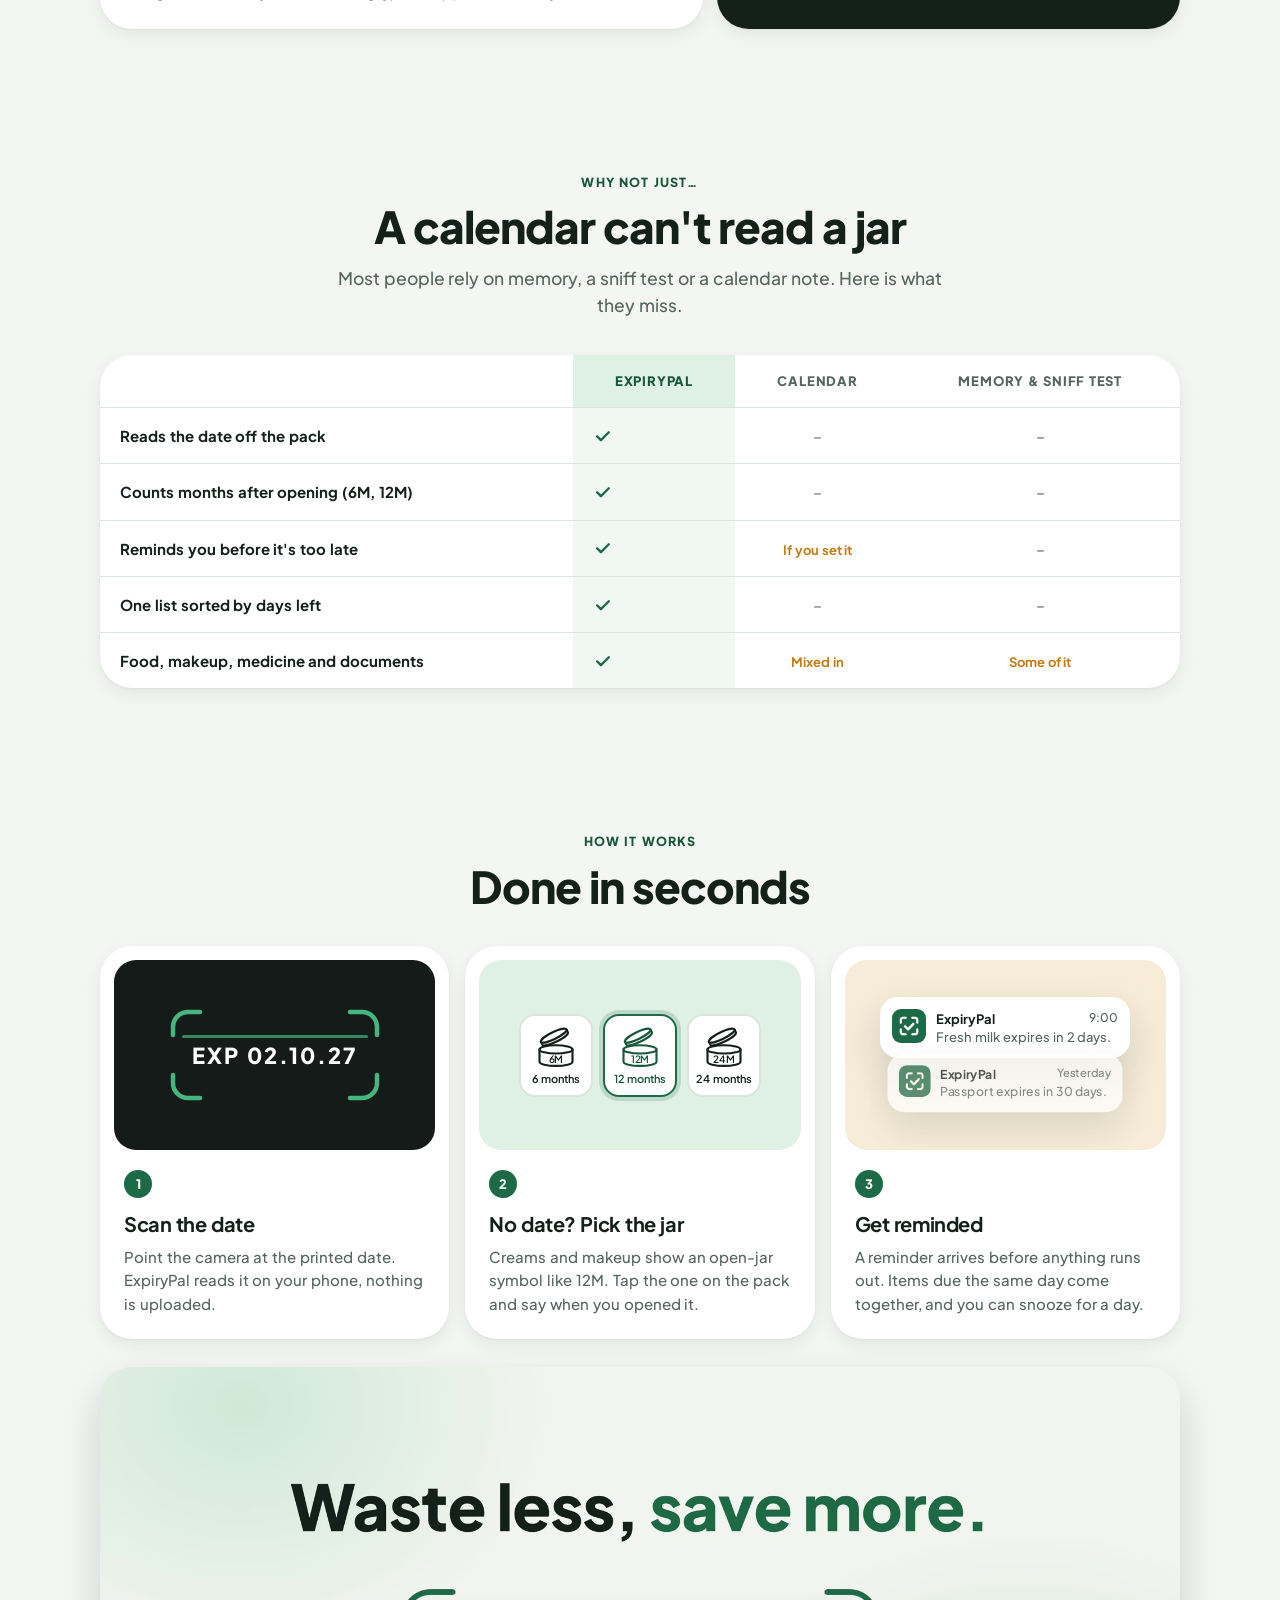
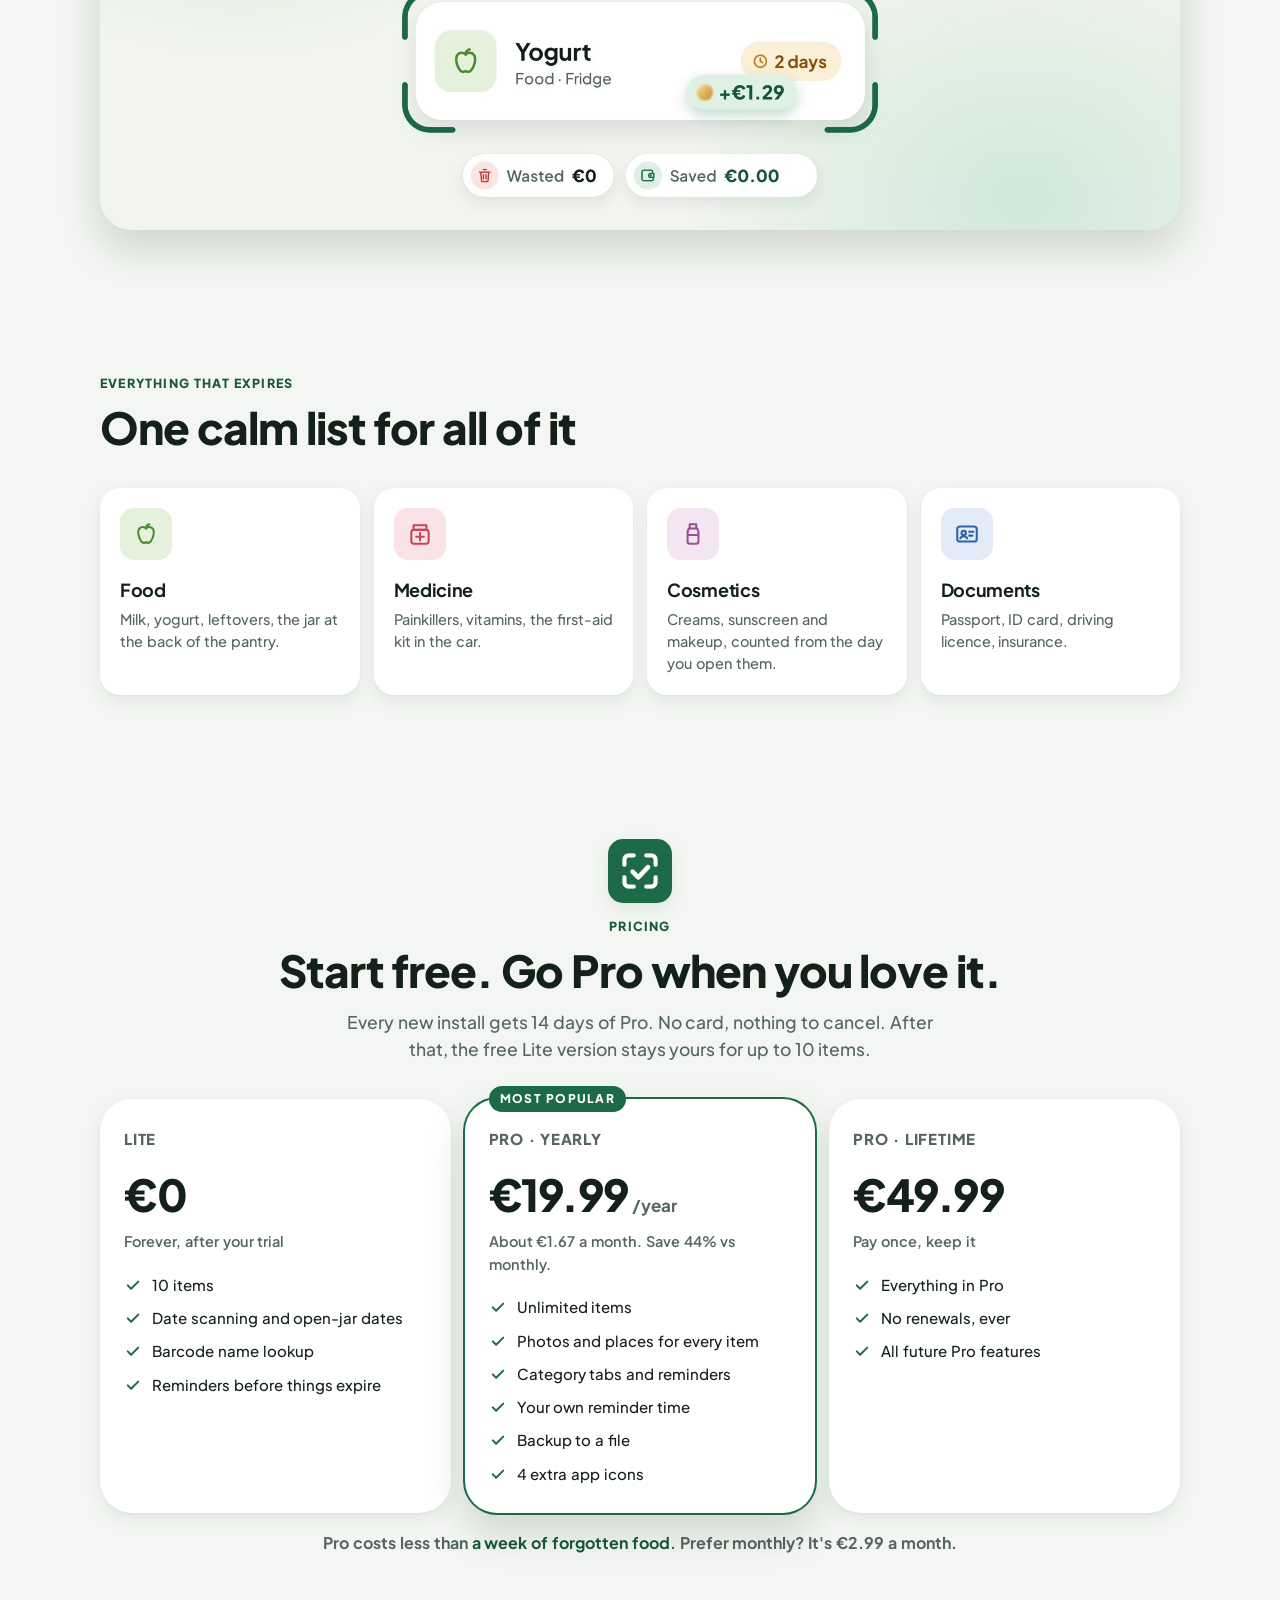
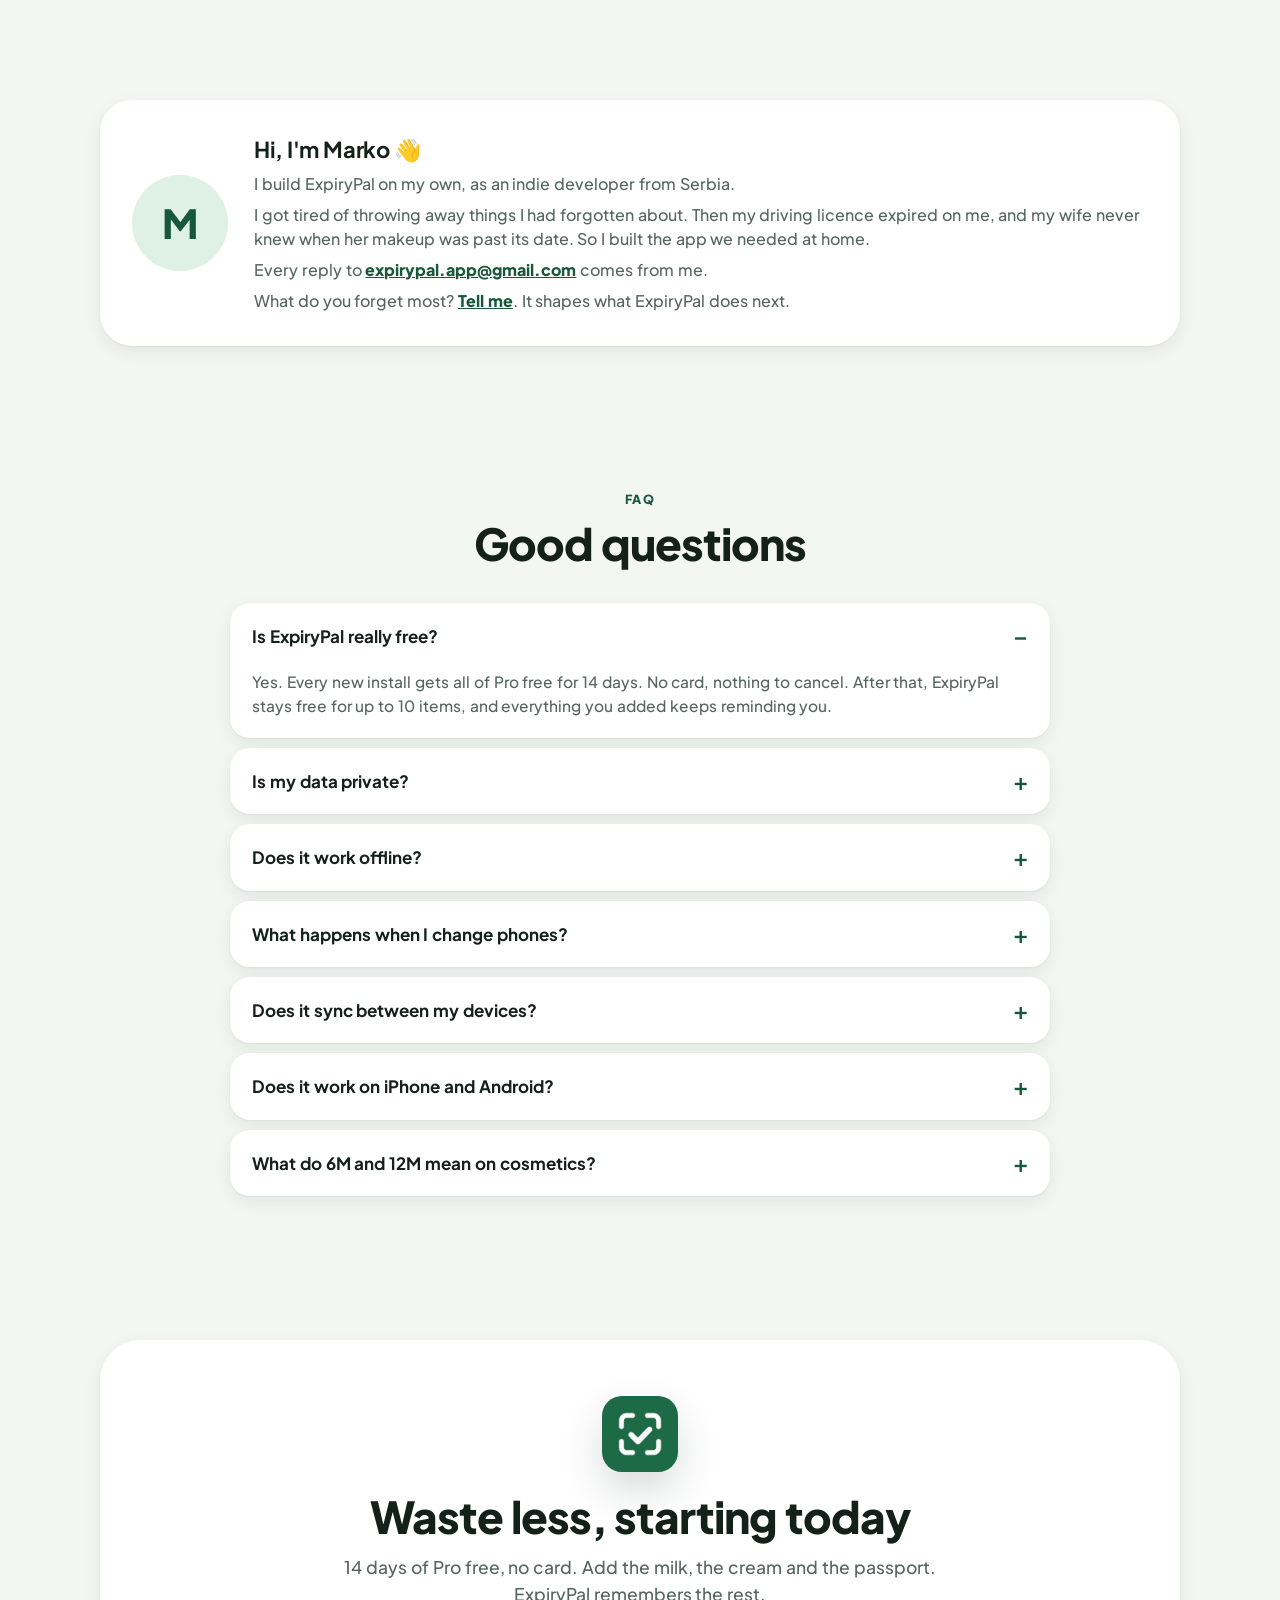
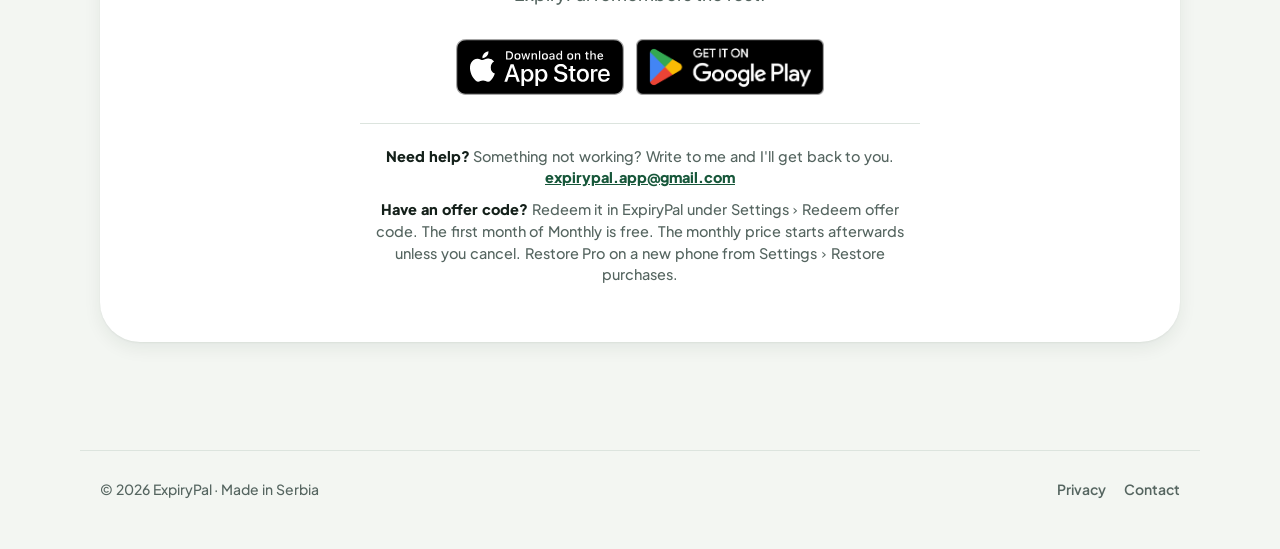
==== commit ecae7d37: "Call the store code an offer code on the site. Co-authored-by: Cursor <cursoragent@cursor.com>" ====
--- a/index.html
+++ b/index.html
@@ -21,5 +21,5 @@
   <!-- Cookieless, privacy-friendly site analytics (Plausible). Separate from the app. -->
   <!-- <script defer data-domain="expirypal.app" src="https://plausible.io/js/script.js"></script> -->
 </head>
-<body><header class="top"><div class="wrap"><a class="brand" href="/"><img src="/assets/icon-green.png" alt="">ExpiryPal</a><nav class="nav"><a href="#how">How it works</a><a href="#pricing">Pricing</a><a href="#faq">FAQ</a><a href="#get">Support</a></nav><div class="lang" role="navigation" aria-label="Language"><a href="/" class=on hreflang="en" lang="en">EN</a><a href="/sr/" hreflang="sr" lang="sr">SR</a><a href="/ru/" hreflang="ru" lang="ru">RU</a></div><a class="btn sm" href="#get" style="margin-left:10px">Get the app</a></div></header><main><section class="hero"><div class="wrap"><div><span class="eyebrow"><svg class="ic " width="15" height="15" viewBox="0 0 24 24" fill="none" stroke="currentColor" stroke-width="2.1" stroke-linecap="round" stroke-linejoin="round" aria-hidden="true"><path d="M12 3l1.8 5.2L19 10l-5.2 1.8L12 17l-1.8-5.2L5 10l5.2-1.8z"/><path d="M19 16l.8 2.2L22 19l-2.2.8L19 22l-.8-2.2L16 19l2.2-.8z"/></svg>Free on iPhone and Android</span><h1>Know before<br><span>it expires.</span></h1><p class="lead">Milk, mascara, medicine, your passport. ExpiryPal reminds you before they run out, so you use what you paid for instead of binning it.</p><div class="badges"><a class="sbadge" href="https://apps.apple.com/app/id6821722011?pt=129595375&ct=website&mt=8"><img src="/assets/badge-app-store.svg" alt="Download on the App Store" width="168" height="56"></a><a class="sbadge" href="https://play.google.com/store/apps/details?id=com.expirypal.app&referrer=utm_source%3Dwebsite%26utm_medium%3Dsite"><img src="/assets/badge-google-play.png" alt="Get it on Google Play" width="188" height="56"></a></div><div class="assure"><span><svg class="ic " width="16" height="16" viewBox="0 0 24 24" fill="none" stroke="currentColor" stroke-width="2.6" stroke-linecap="round" stroke-linejoin="round" aria-hidden="true"><path d="M5 12.5l4.5 4.5L19 7.5"/></svg>14 days of Pro free</span><span><svg class="ic " width="16" height="16" viewBox="0 0 24 24" fill="none" stroke="currentColor" stroke-width="2.6" stroke-linecap="round" stroke-linejoin="round" aria-hidden="true"><path d="M5 12.5l4.5 4.5L19 7.5"/></svg>No account</span><span><svg class="ic " width="16" height="16" viewBox="0 0 24 24" fill="none" stroke="currentColor" stroke-width="2.6" stroke-linecap="round" stroke-linejoin="round" aria-hidden="true"><path d="M5 12.5l4.5 4.5L19 7.5"/></svg>Your data stays on your phone</span></div></div><div class="stage"><div class="phone"><div class="screen"><div class="island"></div><div class="sbar"><span>9:41</span><span></span></div><div class="abar"><img src="/assets/icon-green.png" alt="">ExpiryPal<span class="rb"><svg class="ic " width="15" height="15" viewBox="0 0 24 24" fill="none" stroke="currentColor" stroke-width="2.2" stroke-linecap="round" stroke-linejoin="round" aria-hidden="true"><circle cx="11" cy="11" r="7"/><path d="M20 20l-3.5-3.5"/></svg></span><span class="rb"><svg class="ic " width="15" height="15" viewBox="0 0 24 24" fill="none" stroke="currentColor" stroke-width="2" stroke-linecap="round" stroke-linejoin="round" aria-hidden="true"><circle cx="12" cy="12" r="3"/><path d="M19.4 15a1.7 1.7 0 0 0 .3 1.8l.1.1a2 2 0 1 1-2.8 2.8l-.1-.1a1.7 1.7 0 0 0-1.8-.3 1.7 1.7 0 0 0-1 1.5V21a2 2 0 1 1-4 0v-.1a1.7 1.7 0 0 0-1.1-1.5 1.7 1.7 0 0 0-1.8.3l-.1.1a2 2 0 1 1-2.8-2.8l.1-.1a1.7 1.7 0 0 0 .3-1.8 1.7 1.7 0 0 0-1.5-1H3a2 2 0 1 1 0-4h.1a1.7 1.7 0 0 0 1.5-1.1 1.7 1.7 0 0 0-.3-1.8l-.1-.1a2 2 0 1 1 2.8-2.8l.1.1a1.7 1.7 0 0 0 1.8.3H9a1.7 1.7 0 0 0 1-1.5V3a2 2 0 1 1 4 0v.1a1.7 1.7 0 0 0 1 1.5 1.7 1.7 0 0 0 1.8-.3l.1-.1a2 2 0 1 1 2.8 2.8l-.1.1a1.7 1.7 0 0 0-.3 1.8V9a1.7 1.7 0 0 0 1.5 1H21a2 2 0 1 1 0 4h-.1a1.7 1.7 0 0 0-1.5 1z"/></svg></span></div><div class="sum"><div><b><i class="dot d-exp"></i>1</b><span>Expired</span></div><div><b><i class="dot d-soon"></i>2</b><span>This week</span></div><div><b><i class="dot d-ok"></i>14</b><span>On track</span></div></div><div class="sec">NEEDS ATTENTION</div><div class="row"><div class="thumb"><svg viewBox="0 0 56 56" width="100%" height="100%" preserveAspectRatio="xMidYMid slice"><rect width="56" height="56" fill="#f6dde6"/><g transform="rotate(-35 28 28)"><rect x="10" y="23.5" width="22" height="9" rx="4.5" fill="#2b2230"/><rect x="12" y="25.5" width="16" height="1.6" rx=".8" fill="#ffffff" opacity=".35"/><rect x="31" y="24.5" width="3" height="7" rx="1" fill="#c9a24a"/><rect x="34" y="23" width="14" height="10" rx="3" fill="#d4497a"/><rect x="35.5" y="25" width="9" height="1.6" rx=".8" fill="#ffffff" opacity=".4"/></g></svg></div><div class="t"><div class="n">Mascara</div><div class="m">Bathroom · Oct 24</div></div><span class="chip exp"><svg class="ic " width="11" height="11" viewBox="0 0 24 24" fill="none" stroke="currentColor" stroke-width="2.4" stroke-linecap="round" stroke-linejoin="round" aria-hidden="true"><path d="M12 3.5L2.5 20h19z"/><path d="M12 10v4.5M12 17.2v.1"/></svg>Expired</span></div><div class="row"><div class="thumb"><svg viewBox="0 0 56 56" width="100%" height="100%" preserveAspectRatio="xMidYMid slice"><rect width="56" height="56" fill="#d9e8f5"/><path d="M19 20l4-7h10l4 7v27H19z" fill="#fff"/><path d="M23 13h10v-3H23z" fill="#3e7cc4"/><path d="M19 20h18v9H19z" fill="#3e7cc4"/><rect x="23" y="33" width="10" height="8" rx="2" fill="#bcd6ee"/></svg></div><div class="t"><div class="n">Fresh milk</div><div class="m">Fridge · Oct 28</div></div><span class="chip soon"><svg class="ic " width="11" height="11" viewBox="0 0 24 24" fill="none" stroke="currentColor" stroke-width="2.4" stroke-linecap="round" stroke-linejoin="round" aria-hidden="true"><circle cx="12" cy="12" r="8.5"/><path d="M12 7.5V12l3 2"/></svg>2 days</span></div><div class="row"><div class="thumb"><svg viewBox="0 0 56 56" width="100%" height="100%" preserveAspectRatio="xMidYMid slice"><rect width="56" height="56" fill="#f3e3d3"/><path d="M15 21h26l-3 22a3 3 0 0 1-3 2.6H21A3 3 0 0 1 18 43z" fill="#fff"/><rect x="13" y="16" width="30" height="6" rx="3" fill="#d9534f"/><path d="M17 29h22l-.8 6H17.8z" fill="#f1b7b0"/></svg></div><div class="t"><div class="n">Greek yogurt</div><div class="m">Fridge · Oct 31</div></div><span class="chip soon"><svg class="ic " width="11" height="11" viewBox="0 0 24 24" fill="none" stroke="currentColor" stroke-width="2.4" stroke-linecap="round" stroke-linejoin="round" aria-hidden="true"><circle cx="12" cy="12" r="8.5"/><path d="M12 7.5V12l3 2"/></svg>5 days</span></div><div class="sec">COMING UP</div><div class="row"><div class="thumb"><svg viewBox="0 0 56 56" width="100%" height="100%" preserveAspectRatio="xMidYMid slice"><rect width="56" height="56" fill="#fbe7c7"/><rect x="21" y="9" width="14" height="7" rx="2" fill="#2f7fc1"/><rect x="18" y="16" width="20" height="31" rx="5" fill="#ffbf3f"/><circle cx="28" cy="28" r="5" fill="#fff4d6"/><rect x="22" y="37" width="12" height="3" rx="1.5" fill="#e59a14"/></svg></div><div class="t"><div class="n">Sunscreen SPF 50</div><div class="m">Bathroom · opened</div></div><span class="chip ok">11 months</span></div><div class="row"><div class="thumb"><svg viewBox="0 0 56 56" width="100%" height="100%" preserveAspectRatio="xMidYMid slice"><rect width="56" height="56" fill="#dfe4ea"/><rect x="16" y="10" width="25" height="36" rx="3" fill="#7b2231"/><circle cx="28.5" cy="25" r="6" fill="none" stroke="#e2bf6a" stroke-width="1.6"/><rect x="21" y="36" width="15" height="2" rx="1" fill="#e2bf6a"/></svg></div><div class="t"><div class="n">Passport</div><div class="m">Documents drawer</div></div><span class="chip ok">7 years</span></div><span class="fab"><svg class="ic " width="18" height="18" viewBox="0 0 24 24" fill="none" stroke="currentColor" stroke-width="2.1" stroke-linecap="round" stroke-linejoin="round" aria-hidden="true"><path d="M4 8V6a2 2 0 0 1 2-2h2M16 4h2a2 2 0 0 1 2 2v2M20 16v2a2 2 0 0 1-2 2h-2M8 20H6a2 2 0 0 1-2-2v-2"/><path d="M8 9h8M8 12h8M8 15h5"/></svg>Scan date</span><div class="homebar"></div></div></div><div class="float f-note"><img class="logo" src="/assets/icon-green.png" alt=""><div><div class="k">ExpiryPal · now</div><div class="v">Fresh milk expires in 2 days</div></div></div><div class="float f-jar"><div class="thumb cosmetics" style="width:40px;height:40px;border-radius:11px"><svg width="32" height="32" viewBox="0 0 48 48" fill="none" stroke="currentColor" stroke-width="2.99" stroke-linejoin="round" stroke-linecap="round"><ellipse cx="24" cy="25.5" rx="18" ry="4.5"/><path d="M6 25.5V39A18 4.5 0 0 0 42 39V25.5"/><g transform="rotate(-26 21.5 10.5)"><ellipse cx="21.5" cy="10.5" rx="15.5" ry="3.8"/><path d="M6 10.5v3.4A15.5 3.8 0 0 0 37 13.9v-3.4"/></g><text x="24" y="40" text-anchor="middle" fill="currentColor" stroke="none" style="font:800 10.4px var(--font-sans);letter-spacing:-.2px">12M</text></svg></div><div><div class="k">Opened today</div><div class="v">Use within 12 months</div></div></div></div></div></section><section id="cost"><div class="wrap"><div class="head"><div class="kicker">The cost of forgetting</div><h2>Every expired item is money you already spent</h2><p class="sub">It is never one big loss. It is a yogurt here, a cream there, and a passport at the worst possible moment.</p></div><div class="costs"><div class="cost"><div class="thumb"><svg viewBox="0 0 56 56" width="100%" height="100%" preserveAspectRatio="xMidYMid slice"><rect width="56" height="56" fill="#f3e3d3"/><path d="M15 21h26l-3 22a3 3 0 0 1-3 2.6H21A3 3 0 0 1 18 43z" fill="#fff"/><rect x="13" y="16" width="30" height="6" rx="3" fill="#d9534f"/><path d="M17 29h22l-.8 6H17.8z" fill="#f1b7b0"/></svg></div><div><div class="amt">€1.29</div><p>The yogurt at the back of the fridge, found a week too late.</p></div></div><div class="cost"><div class="thumb"><svg viewBox="0 0 56 56" width="100%" height="100%"><rect width="56" height="56" fill="#f6dde6"/><g transform="rotate(-35 28 28)"><rect x="10" y="23.5" width="22" height="9" rx="4.5" fill="#2b2230"/><rect x="31" y="24.5" width="3" height="7" rx="1" fill="#c9a24a"/><rect x="34" y="23" width="14" height="10" rx="3" fill="#d4497a"/></g></svg></div><div><div class="amt">€15</div><p>The mascara you opened last spring and are not sure about anymore.</p></div></div><div class="cost"><div class="thumb"><svg viewBox="0 0 56 56" width="100%" height="100%" preserveAspectRatio="xMidYMid slice"><rect width="56" height="56" fill="#dfe4ea"/><rect x="16" y="10" width="25" height="36" rx="3" fill="#7b2231"/><circle cx="28.5" cy="25" r="6" fill="none" stroke="#e2bf6a" stroke-width="1.6"/><rect x="21" y="36" width="15" height="2" rx="1" fill="#e2bf6a"/></svg></div><div><div class="amt">A trip</div><p>The passport that expired before you checked in.</p></div></div></div><div class="calc"><div class="box"><h3>What do you usually throw away?</h3><label class="opt"><input type="checkbox" data-y="78" checked>Milk or yogurt, about once a week<span class="p">~€1.50 each</span></label><label class="opt"><input type="checkbox" data-y="156" checked>Veggies or leftovers, twice a week<span class="p">~€1.50 each</span></label><label class="opt"><input type="checkbox" data-y="45">A cream or makeup item, every few months<span class="p">~€15 each</span></label><label class="opt"><input type="checkbox" data-y="16">Medicine past its date, a couple a year<span class="p">~€8 each</span></label><p class="fine">A rough estimate from your choices, using typical shop prices. Yours may differ.</p></div><div class="box result"><div class="k">You could be binning</div><div class="big" id="total">€234</div><p>a year on things you forgot about.</p><div class="vs">ExpiryPal Pro costs €19.99 a year.</div></div></div></div></section><section id="why"><div class="wrap"><div class="head center"><div class="kicker">Why not just…</div><h2>A calendar can't read a jar</h2><p class="sub">Most people rely on memory, a sniff test or a calendar note. Here is what they miss.</p></div><div class="compare"><table><tr><th></th><th class="me">ExpiryPal</th><th>Calendar</th><th>Memory<span class="hide-m"> &amp; sniff test</span></th></tr><tr><td>Reads the date off the pack</td><td class="me"><span class="y"><svg class="ic " width="20" height="20" viewBox="0 0 24 24" fill="none" stroke="currentColor" stroke-width="2.8" stroke-linecap="round" stroke-linejoin="round" aria-hidden="true"><path d="M5 12.5l4.5 4.5L19 7.5"/></svg></span></td><td><span class="n">–</span></td><td><span class="n">–</span></td></tr><tr><td>Counts months after opening (6M, 12M)</td><td class="me"><span class="y"><svg class="ic " width="20" height="20" viewBox="0 0 24 24" fill="none" stroke="currentColor" stroke-width="2.8" stroke-linecap="round" stroke-linejoin="round" aria-hidden="true"><path d="M5 12.5l4.5 4.5L19 7.5"/></svg></span></td><td><span class="n">–</span></td><td><span class="n">–</span></td></tr><tr><td>Reminds you before it's too late</td><td class="me"><span class="y"><svg class="ic " width="20" height="20" viewBox="0 0 24 24" fill="none" stroke="currentColor" stroke-width="2.8" stroke-linecap="round" stroke-linejoin="round" aria-hidden="true"><path d="M5 12.5l4.5 4.5L19 7.5"/></svg></span></td><td><span class="half">If you set it</span></td><td><span class="n">–</span></td></tr><tr><td>One list sorted by days left</td><td class="me"><span class="y"><svg class="ic " width="20" height="20" viewBox="0 0 24 24" fill="none" stroke="currentColor" stroke-width="2.8" stroke-linecap="round" stroke-linejoin="round" aria-hidden="true"><path d="M5 12.5l4.5 4.5L19 7.5"/></svg></span></td><td><span class="n">–</span></td><td><span class="n">–</span></td></tr><tr><td>Food, makeup, medicine and documents</td><td class="me"><span class="y"><svg class="ic " width="20" height="20" viewBox="0 0 24 24" fill="none" stroke="currentColor" stroke-width="2.8" stroke-linecap="round" stroke-linejoin="round" aria-hidden="true"><path d="M5 12.5l4.5 4.5L19 7.5"/></svg></span></td><td><span class="half">Mixed in</span></td><td><span class="half">Some of it</span></td></tr></table></div></div></section><section id="how"><div class="wrap"><div class="head center"><div class="kicker">How it works</div><h2>Done in seconds</h2></div><div class="steps"><div class="step"><div class="art cam"><div class="vf"><svg width="210" height="92" viewBox="0 0 210 92" fill="none" stroke="#46b67f" stroke-width="4.5" stroke-linecap="round"><path d="M3 26V18A15 15 0 0 1 18 3h12M180 3h12a15 15 0 0 1 15 15v8M207 66v8a15 15 0 0 1-15 15h-12M30 89H18A15 15 0 0 1 3 74v-8"/></svg><span class="hl"></span>EXP 02.10.27</div></div><span class="n">1</span><h3>Scan the date</h3><p>Point the camera at the printed date. ExpiryPal reads it on your phone, nothing is uploaded.</p></div><div class="step"><div class="art jar"><div class="jars"><div class="jt"><svg width="44" height="44" viewBox="0 0 48 48" fill="none" stroke="currentColor" stroke-width="2.33" stroke-linejoin="round" stroke-linecap="round"><ellipse cx="24" cy="25.5" rx="18" ry="4.5"/><path d="M6 25.5V39A18 4.5 0 0 0 42 39V25.5"/><g transform="rotate(-26 21.5 10.5)"><ellipse cx="21.5" cy="10.5" rx="15.5" ry="3.8"/><path d="M6 10.5v3.4A15.5 3.8 0 0 0 37 13.9v-3.4"/></g><text x="24" y="40" text-anchor="middle" fill="currentColor" stroke="none" style="font:800 12px var(--font-sans);letter-spacing:-.2px">6M</text></svg>6 months</div><div class="jt on"><svg width="44" height="44" viewBox="0 0 48 48" fill="none" stroke="currentColor" stroke-width="2.33" stroke-linejoin="round" stroke-linecap="round"><ellipse cx="24" cy="25.5" rx="18" ry="4.5"/><path d="M6 25.5V39A18 4.5 0 0 0 42 39V25.5"/><g transform="rotate(-26 21.5 10.5)"><ellipse cx="21.5" cy="10.5" rx="15.5" ry="3.8"/><path d="M6 10.5v3.4A15.5 3.8 0 0 0 37 13.9v-3.4"/></g><text x="24" y="40" text-anchor="middle" fill="currentColor" stroke="none" style="font:800 10.4px var(--font-sans);letter-spacing:-.2px">12M</text></svg>12 months</div><div class="jt"><svg width="44" height="44" viewBox="0 0 48 48" fill="none" stroke="currentColor" stroke-width="2.33" stroke-linejoin="round" stroke-linecap="round"><ellipse cx="24" cy="25.5" rx="18" ry="4.5"/><path d="M6 25.5V39A18 4.5 0 0 0 42 39V25.5"/><g transform="rotate(-26 21.5 10.5)"><ellipse cx="21.5" cy="10.5" rx="15.5" ry="3.8"/><path d="M6 10.5v3.4A15.5 3.8 0 0 0 37 13.9v-3.4"/></g><text x="24" y="40" text-anchor="middle" fill="currentColor" stroke="none" style="font:800 10.4px var(--font-sans);letter-spacing:-.2px">24M</text></svg>24 months</div></div></div><span class="n">2</span><h3>No date? Pick the jar</h3><p>Creams and makeup show an open-jar symbol like 12M. Tap the one on the pack and say when you opened it.</p></div><div class="step"><div class="art bell"><div><div class="note"><img src="/assets/icon-green.png" alt=""><div style="flex:1"><b>ExpiryPal<i>9:00</i></b><span>Fresh milk expires in 2 days.</span></div></div><div class="note"><img src="/assets/icon-green.png" alt=""><div style="flex:1"><b>ExpiryPal<i>Yesterday</i></b><span>Passport expires in 30 days.</span></div></div></div></div><span class="n">3</span><h3>Get reminded</h3><p>A reminder arrives before anything runs out. Items due the same day come together, and you can snooze for a day.</p></div></div><div style="margin-top:28px"><div class="video"><video src="/assets/expirypal-header.mp4" autoplay muted loop playsinline preload="metadata" poster="/assets/expirypal-header-poster.jpg"></video></div></div></div></section><section id="everything"><div class="wrap"><div class="head"><div class="kicker">Everything that expires</div><h2>One calm list for all of it</h2></div><div class="cats"><div class="cat"><div class="thumb food"><svg class="ic " width="26" height="26" viewBox="0 0 24 24" fill="none" stroke="currentColor" stroke-width="1.9" stroke-linecap="round" stroke-linejoin="round" aria-hidden="true"><path d="M12 7c-1.5-2-5-2-6.5.5S5 15 7.5 18.5c1.3 1.8 3 2 4.5 1 1.5 1 3.2.8 4.5-1C19 15 20 10 18.5 7.5S13.5 5 12 7z"/><path d="M12 7c0-2 1-3.5 3-4"/></svg></div><h3>Food</h3><p>Milk, yogurt, leftovers, the jar at the back of the pantry.</p></div><div class="cat"><div class="thumb medicine"><svg class="ic " width="26" height="26" viewBox="0 0 24 24" fill="none" stroke="currentColor" stroke-width="1.9" stroke-linecap="round" stroke-linejoin="round" aria-hidden="true"><rect x="4" y="8" width="16" height="13" rx="2.5"/><path d="M6 4h12v4H6zM12 11v7M8.5 14.5h7"/></svg></div><h3>Medicine</h3><p>Painkillers, vitamins, the first-aid kit in the car.</p></div><div class="cat"><div class="thumb cosmetics"><svg class="ic " width="26" height="26" viewBox="0 0 24 24" fill="none" stroke="currentColor" stroke-width="1.9" stroke-linecap="round" stroke-linejoin="round" aria-hidden="true"><path d="M9 3h6v4H9zM8 7h8l1 3v9a2 2 0 0 1-2 2H9a2 2 0 0 1-2-2v-9z"/><path d="M7.5 13h9"/></svg></div><h3>Cosmetics</h3><p>Creams, sunscreen and makeup, counted from the day you open them.</p></div><div class="cat"><div class="thumb documents"><svg class="ic " width="26" height="26" viewBox="0 0 24 24" fill="none" stroke="currentColor" stroke-width="1.9" stroke-linecap="round" stroke-linejoin="round" aria-hidden="true"><rect x="3" y="5" width="18" height="14" rx="2.5"/><circle cx="9" cy="11" r="2"/><path d="M5.8 16c.6-1.4 1.8-2 3.2-2s2.6.6 3.2 2M14 10h4M14 13.5h3"/></svg></div><h3>Documents</h3><p>Passport, ID card, driving licence, insurance.</p></div></div></div></section><section id="pricing"><div class="wrap"><div class="head center"><img class="pmark" src="/assets/icon-green.png" alt="" width="64" height="64"><div class="kicker">Pricing</div><h2>Start free. Go Pro when you love it.</h2><p class="sub">Every new install gets 14 days of Pro. No card, nothing to cancel. After that, the free Lite version stays yours for up to 10 items.</p></div><div class="plans"><div class="plan"><div class="nm">Lite</div><div class="price">€0</div><div class="per">Forever, after your trial</div><ul><li><svg class="ic " width="18" height="18" viewBox="0 0 24 24" fill="none" stroke="currentColor" stroke-width="2.6" stroke-linecap="round" stroke-linejoin="round" aria-hidden="true"><path d="M5 12.5l4.5 4.5L19 7.5"/></svg>10 items</li><li><svg class="ic " width="18" height="18" viewBox="0 0 24 24" fill="none" stroke="currentColor" stroke-width="2.6" stroke-linecap="round" stroke-linejoin="round" aria-hidden="true"><path d="M5 12.5l4.5 4.5L19 7.5"/></svg>Date scanning and open-jar dates</li><li><svg class="ic " width="18" height="18" viewBox="0 0 24 24" fill="none" stroke="currentColor" stroke-width="2.6" stroke-linecap="round" stroke-linejoin="round" aria-hidden="true"><path d="M5 12.5l4.5 4.5L19 7.5"/></svg>Barcode name lookup</li><li><svg class="ic " width="18" height="18" viewBox="0 0 24 24" fill="none" stroke="currentColor" stroke-width="2.6" stroke-linecap="round" stroke-linejoin="round" aria-hidden="true"><path d="M5 12.5l4.5 4.5L19 7.5"/></svg>Reminders before things expire</li></ul></div><div class="plan best"><span class="tag gold-pill">MOST POPULAR</span><div class="nm">Pro · Yearly</div><div class="price">€19.99<small> /year</small></div><div class="per">About €1.67 a month. Save 44% vs monthly.</div><ul><li><svg class="ic " width="18" height="18" viewBox="0 0 24 24" fill="none" stroke="currentColor" stroke-width="2.6" stroke-linecap="round" stroke-linejoin="round" aria-hidden="true"><path d="M5 12.5l4.5 4.5L19 7.5"/></svg>Unlimited items</li><li><svg class="ic " width="18" height="18" viewBox="0 0 24 24" fill="none" stroke="currentColor" stroke-width="2.6" stroke-linecap="round" stroke-linejoin="round" aria-hidden="true"><path d="M5 12.5l4.5 4.5L19 7.5"/></svg>Photos and places for every item</li><li><svg class="ic " width="18" height="18" viewBox="0 0 24 24" fill="none" stroke="currentColor" stroke-width="2.6" stroke-linecap="round" stroke-linejoin="round" aria-hidden="true"><path d="M5 12.5l4.5 4.5L19 7.5"/></svg>Category tabs and reminders</li><li><svg class="ic " width="18" height="18" viewBox="0 0 24 24" fill="none" stroke="currentColor" stroke-width="2.6" stroke-linecap="round" stroke-linejoin="round" aria-hidden="true"><path d="M5 12.5l4.5 4.5L19 7.5"/></svg>Your own reminder time</li><li><svg class="ic " width="18" height="18" viewBox="0 0 24 24" fill="none" stroke="currentColor" stroke-width="2.6" stroke-linecap="round" stroke-linejoin="round" aria-hidden="true"><path d="M5 12.5l4.5 4.5L19 7.5"/></svg>Backup to a file</li><li><svg class="ic " width="18" height="18" viewBox="0 0 24 24" fill="none" stroke="currentColor" stroke-width="2.6" stroke-linecap="round" stroke-linejoin="round" aria-hidden="true"><path d="M5 12.5l4.5 4.5L19 7.5"/></svg>4 extra app icons</li></ul></div><div class="plan"><div class="nm">Pro · Lifetime</div><div class="price">€49.99</div><div class="per">Pay once, keep it</div><ul><li><svg class="ic " width="18" height="18" viewBox="0 0 24 24" fill="none" stroke="currentColor" stroke-width="2.6" stroke-linecap="round" stroke-linejoin="round" aria-hidden="true"><path d="M5 12.5l4.5 4.5L19 7.5"/></svg>Everything in Pro</li><li><svg class="ic " width="18" height="18" viewBox="0 0 24 24" fill="none" stroke="currentColor" stroke-width="2.6" stroke-linecap="round" stroke-linejoin="round" aria-hidden="true"><path d="M5 12.5l4.5 4.5L19 7.5"/></svg>No renewals, ever</li><li><svg class="ic " width="18" height="18" viewBox="0 0 24 24" fill="none" stroke="currentColor" stroke-width="2.6" stroke-linecap="round" stroke-linejoin="round" aria-hidden="true"><path d="M5 12.5l4.5 4.5L19 7.5"/></svg>All future Pro features</li></ul></div></div><p class="value">Pro costs less than <b>a week of forgotten food</b>. Prefer monthly? It's €2.99 a month.</p></div></section><section id="maker"><div class="wrap"><div class="maker"><div class="avatar">M</div><div><h3>Hi, I'm Marko 👋</h3><p>I build ExpiryPal on my own, as an indie developer from Serbia.</p><p>I got tired of throwing away things I had forgotten about. Then my driving licence expired on me, and my wife never knew when her makeup was past its date. So I built the app we needed at home.</p><p>Every reply to <a href="mailto:expirypal.app@gmail.com">expirypal.app@gmail.com</a> comes from me.</p><p>What do you forget most? <a href="mailto:expirypal.app@gmail.com?subject=What%20I%20forget%20most">Tell me</a>. It shapes what ExpiryPal does next.</p></div></div></div></section><section id="faq"><div class="wrap"><div class="head center"><div class="kicker">FAQ</div><h2>Good questions</h2></div><div class="faq" style="max-width:820px;margin:0 auto"><details open><summary>Is ExpiryPal really free?</summary><p>Yes. Every new install gets all of Pro free for 14 days. No card, nothing to cancel. After that, ExpiryPal stays free for up to 10 items, and everything you added keeps reminding you.</p></details><details><summary>Is my data private?</summary><p>Yes. There is no account, your items and photos stay on your phone, and dates are read on the device. No analytics, no tracking. Read the <a href="/privacy.html" hreflang="en">privacy policy</a>.</p></details><details><summary>Does it work offline?</summary><p>Yes. Dates are read on your phone and reminders are scheduled on your phone, so neither needs the internet. Only looking up a product name from its barcode needs a connection.</p></details><details><summary>What happens when I change phones?</summary><p>Your items live on your phone, not in an account. With Pro you can back up your items to a file and bring them to your new phone. Restore Pro itself from Settings › Restore purchases.</p></details><details><summary>Does it sync between my devices?</summary><p>No. There is no account and nothing is stored on a server, so each phone keeps its own list. That is what keeps your data private.</p></details><details><summary>Does it work on iPhone and Android?</summary><p>Yes, ExpiryPal is on the App Store and Google Play.</p></details><details><summary>What do 6M and 12M mean on cosmetics?</summary><p>It is the period-after-opening symbol: a small open jar with a number of months. 12M means use it within 12 months of opening. Pick the symbol in ExpiryPal, say when you opened it, and it works out the date.</p></details></div></div></section><section id="get"><div class="wrap"><div class="cta"><img class="logo" src="/assets/icon-green.png" alt=""><h2>Waste less, starting today</h2><p class="sub" style="margin:0 auto">14 days of Pro free, no card. Add the milk, the cream and the passport. ExpiryPal remembers the rest.</p><div class="badges"><a class="sbadge" href="https://apps.apple.com/app/id6821722011?pt=129595375&ct=website&mt=8"><img src="/assets/badge-app-store.svg" alt="Download on the App Store" width="168" height="56"></a><a class="sbadge" href="https://play.google.com/store/apps/details?id=com.expirypal.app&referrer=utm_source%3Dwebsite%26utm_medium%3Dsite"><img src="/assets/badge-google-play.png" alt="Get it on Google Play" width="188" height="56"></a></div><div class="cta-more"><p><b>Need help?</b> Something not working? Write to me and I'll get back to you. <a href="mailto:expirypal.app@gmail.com">expirypal.app@gmail.com</a></p><p><b>Have a creator code?</b> Redeem it in ExpiryPal under Settings › Redeem offer code. The first month of Monthly is free. The monthly price starts afterwards unless you cancel. Restore Pro on a new phone from Settings › Restore purchases.</p></div></div></div></section></main><footer><div class="wrap"><span>© 2026 ExpiryPal · Made in Serbia</span><div class="links"><a href="/privacy.html">Privacy</a><a href="mailto:expirypal.app@gmail.com">Contact</a></div></div></footer><script>(function(){var t=document.querySelector(".top");if(!t)return;function f(){t.classList.toggle("scrolled",window.scrollY>4)}f();window.addEventListener("scroll",f,{passive:true})})();</script><script>(function(){var b=document.querySelectorAll('.calc input'),t=document.getElementById('total');function u(){var s=0;b.forEach(function(i){if(i.checked)s+=+i.dataset.y});t.textContent='€'+s}b.forEach(function(i){i.addEventListener('change',u)});u()})();</script></body>
+<body><header class="top"><div class="wrap"><a class="brand" href="/"><img src="/assets/icon-green.png" alt="">ExpiryPal</a><nav class="nav"><a href="#how">How it works</a><a href="#pricing">Pricing</a><a href="#faq">FAQ</a><a href="#get">Support</a></nav><div class="lang" role="navigation" aria-label="Language"><a href="/" class=on hreflang="en" lang="en">EN</a><a href="/sr/" hreflang="sr" lang="sr">SR</a><a href="/ru/" hreflang="ru" lang="ru">RU</a></div><a class="btn sm" href="#get" style="margin-left:10px">Get the app</a></div></header><main><section class="hero"><div class="wrap"><div><span class="eyebrow"><svg class="ic " width="15" height="15" viewBox="0 0 24 24" fill="none" stroke="currentColor" stroke-width="2.1" stroke-linecap="round" stroke-linejoin="round" aria-hidden="true"><path d="M12 3l1.8 5.2L19 10l-5.2 1.8L12 17l-1.8-5.2L5 10l5.2-1.8z"/><path d="M19 16l.8 2.2L22 19l-2.2.8L19 22l-.8-2.2L16 19l2.2-.8z"/></svg>Free on iPhone and Android</span><h1>Know before<br><span>it expires.</span></h1><p class="lead">Milk, mascara, medicine, your passport. ExpiryPal reminds you before they run out, so you use what you paid for instead of binning it.</p><div class="badges"><a class="sbadge" href="https://apps.apple.com/app/id6821722011?pt=129595375&ct=website&mt=8"><img src="/assets/badge-app-store.svg" alt="Download on the App Store" width="168" height="56"></a><a class="sbadge" href="https://play.google.com/store/apps/details?id=com.expirypal.app&referrer=utm_source%3Dwebsite%26utm_medium%3Dsite"><img src="/assets/badge-google-play.png" alt="Get it on Google Play" width="188" height="56"></a></div><div class="assure"><span><svg class="ic " width="16" height="16" viewBox="0 0 24 24" fill="none" stroke="currentColor" stroke-width="2.6" stroke-linecap="round" stroke-linejoin="round" aria-hidden="true"><path d="M5 12.5l4.5 4.5L19 7.5"/></svg>14 days of Pro free</span><span><svg class="ic " width="16" height="16" viewBox="0 0 24 24" fill="none" stroke="currentColor" stroke-width="2.6" stroke-linecap="round" stroke-linejoin="round" aria-hidden="true"><path d="M5 12.5l4.5 4.5L19 7.5"/></svg>No account</span><span><svg class="ic " width="16" height="16" viewBox="0 0 24 24" fill="none" stroke="currentColor" stroke-width="2.6" stroke-linecap="round" stroke-linejoin="round" aria-hidden="true"><path d="M5 12.5l4.5 4.5L19 7.5"/></svg>Your data stays on your phone</span></div></div><div class="stage"><div class="phone"><div class="screen"><div class="island"></div><div class="sbar"><span>9:41</span><span></span></div><div class="abar"><img src="/assets/icon-green.png" alt="">ExpiryPal<span class="rb"><svg class="ic " width="15" height="15" viewBox="0 0 24 24" fill="none" stroke="currentColor" stroke-width="2.2" stroke-linecap="round" stroke-linejoin="round" aria-hidden="true"><circle cx="11" cy="11" r="7"/><path d="M20 20l-3.5-3.5"/></svg></span><span class="rb"><svg class="ic " width="15" height="15" viewBox="0 0 24 24" fill="none" stroke="currentColor" stroke-width="2" stroke-linecap="round" stroke-linejoin="round" aria-hidden="true"><circle cx="12" cy="12" r="3"/><path d="M19.4 15a1.7 1.7 0 0 0 .3 1.8l.1.1a2 2 0 1 1-2.8 2.8l-.1-.1a1.7 1.7 0 0 0-1.8-.3 1.7 1.7 0 0 0-1 1.5V21a2 2 0 1 1-4 0v-.1a1.7 1.7 0 0 0-1.1-1.5 1.7 1.7 0 0 0-1.8.3l-.1.1a2 2 0 1 1-2.8-2.8l.1-.1a1.7 1.7 0 0 0 .3-1.8 1.7 1.7 0 0 0-1.5-1H3a2 2 0 1 1 0-4h.1a1.7 1.7 0 0 0 1.5-1.1 1.7 1.7 0 0 0-.3-1.8l-.1-.1a2 2 0 1 1 2.8-2.8l.1.1a1.7 1.7 0 0 0 1.8.3H9a1.7 1.7 0 0 0 1-1.5V3a2 2 0 1 1 4 0v.1a1.7 1.7 0 0 0 1 1.5 1.7 1.7 0 0 0 1.8-.3l.1-.1a2 2 0 1 1 2.8 2.8l-.1.1a1.7 1.7 0 0 0-.3 1.8V9a1.7 1.7 0 0 0 1.5 1H21a2 2 0 1 1 0 4h-.1a1.7 1.7 0 0 0-1.5 1z"/></svg></span></div><div class="sum"><div><b><i class="dot d-exp"></i>1</b><span>Expired</span></div><div><b><i class="dot d-soon"></i>2</b><span>This week</span></div><div><b><i class="dot d-ok"></i>14</b><span>On track</span></div></div><div class="sec">NEEDS ATTENTION</div><div class="row"><div class="thumb"><svg viewBox="0 0 56 56" width="100%" height="100%" preserveAspectRatio="xMidYMid slice"><rect width="56" height="56" fill="#f6dde6"/><g transform="rotate(-35 28 28)"><rect x="10" y="23.5" width="22" height="9" rx="4.5" fill="#2b2230"/><rect x="12" y="25.5" width="16" height="1.6" rx=".8" fill="#ffffff" opacity=".35"/><rect x="31" y="24.5" width="3" height="7" rx="1" fill="#c9a24a"/><rect x="34" y="23" width="14" height="10" rx="3" fill="#d4497a"/><rect x="35.5" y="25" width="9" height="1.6" rx=".8" fill="#ffffff" opacity=".4"/></g></svg></div><div class="t"><div class="n">Mascara</div><div class="m">Bathroom · Oct 24</div></div><span class="chip exp"><svg class="ic " width="11" height="11" viewBox="0 0 24 24" fill="none" stroke="currentColor" stroke-width="2.4" stroke-linecap="round" stroke-linejoin="round" aria-hidden="true"><path d="M12 3.5L2.5 20h19z"/><path d="M12 10v4.5M12 17.2v.1"/></svg>Expired</span></div><div class="row"><div class="thumb"><svg viewBox="0 0 56 56" width="100%" height="100%" preserveAspectRatio="xMidYMid slice"><rect width="56" height="56" fill="#d9e8f5"/><path d="M19 20l4-7h10l4 7v27H19z" fill="#fff"/><path d="M23 13h10v-3H23z" fill="#3e7cc4"/><path d="M19 20h18v9H19z" fill="#3e7cc4"/><rect x="23" y="33" width="10" height="8" rx="2" fill="#bcd6ee"/></svg></div><div class="t"><div class="n">Fresh milk</div><div class="m">Fridge · Oct 28</div></div><span class="chip soon"><svg class="ic " width="11" height="11" viewBox="0 0 24 24" fill="none" stroke="currentColor" stroke-width="2.4" stroke-linecap="round" stroke-linejoin="round" aria-hidden="true"><circle cx="12" cy="12" r="8.5"/><path d="M12 7.5V12l3 2"/></svg>2 days</span></div><div class="row"><div class="thumb"><svg viewBox="0 0 56 56" width="100%" height="100%" preserveAspectRatio="xMidYMid slice"><rect width="56" height="56" fill="#f3e3d3"/><path d="M15 21h26l-3 22a3 3 0 0 1-3 2.6H21A3 3 0 0 1 18 43z" fill="#fff"/><rect x="13" y="16" width="30" height="6" rx="3" fill="#d9534f"/><path d="M17 29h22l-.8 6H17.8z" fill="#f1b7b0"/></svg></div><div class="t"><div class="n">Greek yogurt</div><div class="m">Fridge · Oct 31</div></div><span class="chip soon"><svg class="ic " width="11" height="11" viewBox="0 0 24 24" fill="none" stroke="currentColor" stroke-width="2.4" stroke-linecap="round" stroke-linejoin="round" aria-hidden="true"><circle cx="12" cy="12" r="8.5"/><path d="M12 7.5V12l3 2"/></svg>5 days</span></div><div class="sec">COMING UP</div><div class="row"><div class="thumb"><svg viewBox="0 0 56 56" width="100%" height="100%" preserveAspectRatio="xMidYMid slice"><rect width="56" height="56" fill="#fbe7c7"/><rect x="21" y="9" width="14" height="7" rx="2" fill="#2f7fc1"/><rect x="18" y="16" width="20" height="31" rx="5" fill="#ffbf3f"/><circle cx="28" cy="28" r="5" fill="#fff4d6"/><rect x="22" y="37" width="12" height="3" rx="1.5" fill="#e59a14"/></svg></div><div class="t"><div class="n">Sunscreen SPF 50</div><div class="m">Bathroom · opened</div></div><span class="chip ok">11 months</span></div><div class="row"><div class="thumb"><svg viewBox="0 0 56 56" width="100%" height="100%" preserveAspectRatio="xMidYMid slice"><rect width="56" height="56" fill="#dfe4ea"/><rect x="16" y="10" width="25" height="36" rx="3" fill="#7b2231"/><circle cx="28.5" cy="25" r="6" fill="none" stroke="#e2bf6a" stroke-width="1.6"/><rect x="21" y="36" width="15" height="2" rx="1" fill="#e2bf6a"/></svg></div><div class="t"><div class="n">Passport</div><div class="m">Documents drawer</div></div><span class="chip ok">7 years</span></div><span class="fab"><svg class="ic " width="18" height="18" viewBox="0 0 24 24" fill="none" stroke="currentColor" stroke-width="2.1" stroke-linecap="round" stroke-linejoin="round" aria-hidden="true"><path d="M4 8V6a2 2 0 0 1 2-2h2M16 4h2a2 2 0 0 1 2 2v2M20 16v2a2 2 0 0 1-2 2h-2M8 20H6a2 2 0 0 1-2-2v-2"/><path d="M8 9h8M8 12h8M8 15h5"/></svg>Scan date</span><div class="homebar"></div></div></div><div class="float f-note"><img class="logo" src="/assets/icon-green.png" alt=""><div><div class="k">ExpiryPal · now</div><div class="v">Fresh milk expires in 2 days</div></div></div><div class="float f-jar"><div class="thumb cosmetics" style="width:40px;height:40px;border-radius:11px"><svg width="32" height="32" viewBox="0 0 48 48" fill="none" stroke="currentColor" stroke-width="2.99" stroke-linejoin="round" stroke-linecap="round"><ellipse cx="24" cy="25.5" rx="18" ry="4.5"/><path d="M6 25.5V39A18 4.5 0 0 0 42 39V25.5"/><g transform="rotate(-26 21.5 10.5)"><ellipse cx="21.5" cy="10.5" rx="15.5" ry="3.8"/><path d="M6 10.5v3.4A15.5 3.8 0 0 0 37 13.9v-3.4"/></g><text x="24" y="40" text-anchor="middle" fill="currentColor" stroke="none" style="font:800 10.4px var(--font-sans);letter-spacing:-.2px">12M</text></svg></div><div><div class="k">Opened today</div><div class="v">Use within 12 months</div></div></div></div></div></section><section id="cost"><div class="wrap"><div class="head"><div class="kicker">The cost of forgetting</div><h2>Every expired item is money you already spent</h2><p class="sub">It is never one big loss. It is a yogurt here, a cream there, and a passport at the worst possible moment.</p></div><div class="costs"><div class="cost"><div class="thumb"><svg viewBox="0 0 56 56" width="100%" height="100%" preserveAspectRatio="xMidYMid slice"><rect width="56" height="56" fill="#f3e3d3"/><path d="M15 21h26l-3 22a3 3 0 0 1-3 2.6H21A3 3 0 0 1 18 43z" fill="#fff"/><rect x="13" y="16" width="30" height="6" rx="3" fill="#d9534f"/><path d="M17 29h22l-.8 6H17.8z" fill="#f1b7b0"/></svg></div><div><div class="amt">€1.29</div><p>The yogurt at the back of the fridge, found a week too late.</p></div></div><div class="cost"><div class="thumb"><svg viewBox="0 0 56 56" width="100%" height="100%"><rect width="56" height="56" fill="#f6dde6"/><g transform="rotate(-35 28 28)"><rect x="10" y="23.5" width="22" height="9" rx="4.5" fill="#2b2230"/><rect x="31" y="24.5" width="3" height="7" rx="1" fill="#c9a24a"/><rect x="34" y="23" width="14" height="10" rx="3" fill="#d4497a"/></g></svg></div><div><div class="amt">€15</div><p>The mascara you opened last spring and are not sure about anymore.</p></div></div><div class="cost"><div class="thumb"><svg viewBox="0 0 56 56" width="100%" height="100%" preserveAspectRatio="xMidYMid slice"><rect width="56" height="56" fill="#dfe4ea"/><rect x="16" y="10" width="25" height="36" rx="3" fill="#7b2231"/><circle cx="28.5" cy="25" r="6" fill="none" stroke="#e2bf6a" stroke-width="1.6"/><rect x="21" y="36" width="15" height="2" rx="1" fill="#e2bf6a"/></svg></div><div><div class="amt">A trip</div><p>The passport that expired before you checked in.</p></div></div></div><div class="calc"><div class="box"><h3>What do you usually throw away?</h3><label class="opt"><input type="checkbox" data-y="78" checked>Milk or yogurt, about once a week<span class="p">~€1.50 each</span></label><label class="opt"><input type="checkbox" data-y="156" checked>Veggies or leftovers, twice a week<span class="p">~€1.50 each</span></label><label class="opt"><input type="checkbox" data-y="45">A cream or makeup item, every few months<span class="p">~€15 each</span></label><label class="opt"><input type="checkbox" data-y="16">Medicine past its date, a couple a year<span class="p">~€8 each</span></label><p class="fine">A rough estimate from your choices, using typical shop prices. Yours may differ.</p></div><div class="box result"><div class="k">You could be binning</div><div class="big" id="total">€234</div><p>a year on things you forgot about.</p><div class="vs">ExpiryPal Pro costs €19.99 a year.</div></div></div></div></section><section id="why"><div class="wrap"><div class="head center"><div class="kicker">Why not just…</div><h2>A calendar can't read a jar</h2><p class="sub">Most people rely on memory, a sniff test or a calendar note. Here is what they miss.</p></div><div class="compare"><table><tr><th></th><th class="me">ExpiryPal</th><th>Calendar</th><th>Memory<span class="hide-m"> &amp; sniff test</span></th></tr><tr><td>Reads the date off the pack</td><td class="me"><span class="y"><svg class="ic " width="20" height="20" viewBox="0 0 24 24" fill="none" stroke="currentColor" stroke-width="2.8" stroke-linecap="round" stroke-linejoin="round" aria-hidden="true"><path d="M5 12.5l4.5 4.5L19 7.5"/></svg></span></td><td><span class="n">–</span></td><td><span class="n">–</span></td></tr><tr><td>Counts months after opening (6M, 12M)</td><td class="me"><span class="y"><svg class="ic " width="20" height="20" viewBox="0 0 24 24" fill="none" stroke="currentColor" stroke-width="2.8" stroke-linecap="round" stroke-linejoin="round" aria-hidden="true"><path d="M5 12.5l4.5 4.5L19 7.5"/></svg></span></td><td><span class="n">–</span></td><td><span class="n">–</span></td></tr><tr><td>Reminds you before it's too late</td><td class="me"><span class="y"><svg class="ic " width="20" height="20" viewBox="0 0 24 24" fill="none" stroke="currentColor" stroke-width="2.8" stroke-linecap="round" stroke-linejoin="round" aria-hidden="true"><path d="M5 12.5l4.5 4.5L19 7.5"/></svg></span></td><td><span class="half">If you set it</span></td><td><span class="n">–</span></td></tr><tr><td>One list sorted by days left</td><td class="me"><span class="y"><svg class="ic " width="20" height="20" viewBox="0 0 24 24" fill="none" stroke="currentColor" stroke-width="2.8" stroke-linecap="round" stroke-linejoin="round" aria-hidden="true"><path d="M5 12.5l4.5 4.5L19 7.5"/></svg></span></td><td><span class="n">–</span></td><td><span class="n">–</span></td></tr><tr><td>Food, makeup, medicine and documents</td><td class="me"><span class="y"><svg class="ic " width="20" height="20" viewBox="0 0 24 24" fill="none" stroke="currentColor" stroke-width="2.8" stroke-linecap="round" stroke-linejoin="round" aria-hidden="true"><path d="M5 12.5l4.5 4.5L19 7.5"/></svg></span></td><td><span class="half">Mixed in</span></td><td><span class="half">Some of it</span></td></tr></table></div></div></section><section id="how"><div class="wrap"><div class="head center"><div class="kicker">How it works</div><h2>Done in seconds</h2></div><div class="steps"><div class="step"><div class="art cam"><div class="vf"><svg width="210" height="92" viewBox="0 0 210 92" fill="none" stroke="#46b67f" stroke-width="4.5" stroke-linecap="round"><path d="M3 26V18A15 15 0 0 1 18 3h12M180 3h12a15 15 0 0 1 15 15v8M207 66v8a15 15 0 0 1-15 15h-12M30 89H18A15 15 0 0 1 3 74v-8"/></svg><span class="hl"></span>EXP 02.10.27</div></div><span class="n">1</span><h3>Scan the date</h3><p>Point the camera at the printed date. ExpiryPal reads it on your phone, nothing is uploaded.</p></div><div class="step"><div class="art jar"><div class="jars"><div class="jt"><svg width="44" height="44" viewBox="0 0 48 48" fill="none" stroke="currentColor" stroke-width="2.33" stroke-linejoin="round" stroke-linecap="round"><ellipse cx="24" cy="25.5" rx="18" ry="4.5"/><path d="M6 25.5V39A18 4.5 0 0 0 42 39V25.5"/><g transform="rotate(-26 21.5 10.5)"><ellipse cx="21.5" cy="10.5" rx="15.5" ry="3.8"/><path d="M6 10.5v3.4A15.5 3.8 0 0 0 37 13.9v-3.4"/></g><text x="24" y="40" text-anchor="middle" fill="currentColor" stroke="none" style="font:800 12px var(--font-sans);letter-spacing:-.2px">6M</text></svg>6 months</div><div class="jt on"><svg width="44" height="44" viewBox="0 0 48 48" fill="none" stroke="currentColor" stroke-width="2.33" stroke-linejoin="round" stroke-linecap="round"><ellipse cx="24" cy="25.5" rx="18" ry="4.5"/><path d="M6 25.5V39A18 4.5 0 0 0 42 39V25.5"/><g transform="rotate(-26 21.5 10.5)"><ellipse cx="21.5" cy="10.5" rx="15.5" ry="3.8"/><path d="M6 10.5v3.4A15.5 3.8 0 0 0 37 13.9v-3.4"/></g><text x="24" y="40" text-anchor="middle" fill="currentColor" stroke="none" style="font:800 10.4px var(--font-sans);letter-spacing:-.2px">12M</text></svg>12 months</div><div class="jt"><svg width="44" height="44" viewBox="0 0 48 48" fill="none" stroke="currentColor" stroke-width="2.33" stroke-linejoin="round" stroke-linecap="round"><ellipse cx="24" cy="25.5" rx="18" ry="4.5"/><path d="M6 25.5V39A18 4.5 0 0 0 42 39V25.5"/><g transform="rotate(-26 21.5 10.5)"><ellipse cx="21.5" cy="10.5" rx="15.5" ry="3.8"/><path d="M6 10.5v3.4A15.5 3.8 0 0 0 37 13.9v-3.4"/></g><text x="24" y="40" text-anchor="middle" fill="currentColor" stroke="none" style="font:800 10.4px var(--font-sans);letter-spacing:-.2px">24M</text></svg>24 months</div></div></div><span class="n">2</span><h3>No date? Pick the jar</h3><p>Creams and makeup show an open-jar symbol like 12M. Tap the one on the pack and say when you opened it.</p></div><div class="step"><div class="art bell"><div><div class="note"><img src="/assets/icon-green.png" alt=""><div style="flex:1"><b>ExpiryPal<i>9:00</i></b><span>Fresh milk expires in 2 days.</span></div></div><div class="note"><img src="/assets/icon-green.png" alt=""><div style="flex:1"><b>ExpiryPal<i>Yesterday</i></b><span>Passport expires in 30 days.</span></div></div></div></div><span class="n">3</span><h3>Get reminded</h3><p>A reminder arrives before anything runs out. Items due the same day come together, and you can snooze for a day.</p></div></div><div style="margin-top:28px"><div class="video"><video src="/assets/expirypal-header.mp4" autoplay muted loop playsinline preload="metadata" poster="/assets/expirypal-header-poster.jpg"></video></div></div></div></section><section id="everything"><div class="wrap"><div class="head"><div class="kicker">Everything that expires</div><h2>One calm list for all of it</h2></div><div class="cats"><div class="cat"><div class="thumb food"><svg class="ic " width="26" height="26" viewBox="0 0 24 24" fill="none" stroke="currentColor" stroke-width="1.9" stroke-linecap="round" stroke-linejoin="round" aria-hidden="true"><path d="M12 7c-1.5-2-5-2-6.5.5S5 15 7.5 18.5c1.3 1.8 3 2 4.5 1 1.5 1 3.2.8 4.5-1C19 15 20 10 18.5 7.5S13.5 5 12 7z"/><path d="M12 7c0-2 1-3.5 3-4"/></svg></div><h3>Food</h3><p>Milk, yogurt, leftovers, the jar at the back of the pantry.</p></div><div class="cat"><div class="thumb medicine"><svg class="ic " width="26" height="26" viewBox="0 0 24 24" fill="none" stroke="currentColor" stroke-width="1.9" stroke-linecap="round" stroke-linejoin="round" aria-hidden="true"><rect x="4" y="8" width="16" height="13" rx="2.5"/><path d="M6 4h12v4H6zM12 11v7M8.5 14.5h7"/></svg></div><h3>Medicine</h3><p>Painkillers, vitamins, the first-aid kit in the car.</p></div><div class="cat"><div class="thumb cosmetics"><svg class="ic " width="26" height="26" viewBox="0 0 24 24" fill="none" stroke="currentColor" stroke-width="1.9" stroke-linecap="round" stroke-linejoin="round" aria-hidden="true"><path d="M9 3h6v4H9zM8 7h8l1 3v9a2 2 0 0 1-2 2H9a2 2 0 0 1-2-2v-9z"/><path d="M7.5 13h9"/></svg></div><h3>Cosmetics</h3><p>Creams, sunscreen and makeup, counted from the day you open them.</p></div><div class="cat"><div class="thumb documents"><svg class="ic " width="26" height="26" viewBox="0 0 24 24" fill="none" stroke="currentColor" stroke-width="1.9" stroke-linecap="round" stroke-linejoin="round" aria-hidden="true"><rect x="3" y="5" width="18" height="14" rx="2.5"/><circle cx="9" cy="11" r="2"/><path d="M5.8 16c.6-1.4 1.8-2 3.2-2s2.6.6 3.2 2M14 10h4M14 13.5h3"/></svg></div><h3>Documents</h3><p>Passport, ID card, driving licence, insurance.</p></div></div></div></section><section id="pricing"><div class="wrap"><div class="head center"><img class="pmark" src="/assets/icon-green.png" alt="" width="64" height="64"><div class="kicker">Pricing</div><h2>Start free. Go Pro when you love it.</h2><p class="sub">Every new install gets 14 days of Pro. No card, nothing to cancel. After that, the free Lite version stays yours for up to 10 items.</p></div><div class="plans"><div class="plan"><div class="nm">Lite</div><div class="price">€0</div><div class="per">Forever, after your trial</div><ul><li><svg class="ic " width="18" height="18" viewBox="0 0 24 24" fill="none" stroke="currentColor" stroke-width="2.6" stroke-linecap="round" stroke-linejoin="round" aria-hidden="true"><path d="M5 12.5l4.5 4.5L19 7.5"/></svg>10 items</li><li><svg class="ic " width="18" height="18" viewBox="0 0 24 24" fill="none" stroke="currentColor" stroke-width="2.6" stroke-linecap="round" stroke-linejoin="round" aria-hidden="true"><path d="M5 12.5l4.5 4.5L19 7.5"/></svg>Date scanning and open-jar dates</li><li><svg class="ic " width="18" height="18" viewBox="0 0 24 24" fill="none" stroke="currentColor" stroke-width="2.6" stroke-linecap="round" stroke-linejoin="round" aria-hidden="true"><path d="M5 12.5l4.5 4.5L19 7.5"/></svg>Barcode name lookup</li><li><svg class="ic " width="18" height="18" viewBox="0 0 24 24" fill="none" stroke="currentColor" stroke-width="2.6" stroke-linecap="round" stroke-linejoin="round" aria-hidden="true"><path d="M5 12.5l4.5 4.5L19 7.5"/></svg>Reminders before things expire</li></ul></div><div class="plan best"><span class="tag gold-pill">MOST POPULAR</span><div class="nm">Pro · Yearly</div><div class="price">€19.99<small> /year</small></div><div class="per">About €1.67 a month. Save 44% vs monthly.</div><ul><li><svg class="ic " width="18" height="18" viewBox="0 0 24 24" fill="none" stroke="currentColor" stroke-width="2.6" stroke-linecap="round" stroke-linejoin="round" aria-hidden="true"><path d="M5 12.5l4.5 4.5L19 7.5"/></svg>Unlimited items</li><li><svg class="ic " width="18" height="18" viewBox="0 0 24 24" fill="none" stroke="currentColor" stroke-width="2.6" stroke-linecap="round" stroke-linejoin="round" aria-hidden="true"><path d="M5 12.5l4.5 4.5L19 7.5"/></svg>Photos and places for every item</li><li><svg class="ic " width="18" height="18" viewBox="0 0 24 24" fill="none" stroke="currentColor" stroke-width="2.6" stroke-linecap="round" stroke-linejoin="round" aria-hidden="true"><path d="M5 12.5l4.5 4.5L19 7.5"/></svg>Category tabs and reminders</li><li><svg class="ic " width="18" height="18" viewBox="0 0 24 24" fill="none" stroke="currentColor" stroke-width="2.6" stroke-linecap="round" stroke-linejoin="round" aria-hidden="true"><path d="M5 12.5l4.5 4.5L19 7.5"/></svg>Your own reminder time</li><li><svg class="ic " width="18" height="18" viewBox="0 0 24 24" fill="none" stroke="currentColor" stroke-width="2.6" stroke-linecap="round" stroke-linejoin="round" aria-hidden="true"><path d="M5 12.5l4.5 4.5L19 7.5"/></svg>Backup to a file</li><li><svg class="ic " width="18" height="18" viewBox="0 0 24 24" fill="none" stroke="currentColor" stroke-width="2.6" stroke-linecap="round" stroke-linejoin="round" aria-hidden="true"><path d="M5 12.5l4.5 4.5L19 7.5"/></svg>4 extra app icons</li></ul></div><div class="plan"><div class="nm">Pro · Lifetime</div><div class="price">€49.99</div><div class="per">Pay once, keep it</div><ul><li><svg class="ic " width="18" height="18" viewBox="0 0 24 24" fill="none" stroke="currentColor" stroke-width="2.6" stroke-linecap="round" stroke-linejoin="round" aria-hidden="true"><path d="M5 12.5l4.5 4.5L19 7.5"/></svg>Everything in Pro</li><li><svg class="ic " width="18" height="18" viewBox="0 0 24 24" fill="none" stroke="currentColor" stroke-width="2.6" stroke-linecap="round" stroke-linejoin="round" aria-hidden="true"><path d="M5 12.5l4.5 4.5L19 7.5"/></svg>No renewals, ever</li><li><svg class="ic " width="18" height="18" viewBox="0 0 24 24" fill="none" stroke="currentColor" stroke-width="2.6" stroke-linecap="round" stroke-linejoin="round" aria-hidden="true"><path d="M5 12.5l4.5 4.5L19 7.5"/></svg>All future Pro features</li></ul></div></div><p class="value">Pro costs less than <b>a week of forgotten food</b>. Prefer monthly? It's €2.99 a month.</p></div></section><section id="maker"><div class="wrap"><div class="maker"><div class="avatar">M</div><div><h3>Hi, I'm Marko 👋</h3><p>I build ExpiryPal on my own, as an indie developer from Serbia.</p><p>I got tired of throwing away things I had forgotten about. Then my driving licence expired on me, and my wife never knew when her makeup was past its date. So I built the app we needed at home.</p><p>Every reply to <a href="mailto:expirypal.app@gmail.com">expirypal.app@gmail.com</a> comes from me.</p><p>What do you forget most? <a href="mailto:expirypal.app@gmail.com?subject=What%20I%20forget%20most">Tell me</a>. It shapes what ExpiryPal does next.</p></div></div></div></section><section id="faq"><div class="wrap"><div class="head center"><div class="kicker">FAQ</div><h2>Good questions</h2></div><div class="faq" style="max-width:820px;margin:0 auto"><details open><summary>Is ExpiryPal really free?</summary><p>Yes. Every new install gets all of Pro free for 14 days. No card, nothing to cancel. After that, ExpiryPal stays free for up to 10 items, and everything you added keeps reminding you.</p></details><details><summary>Is my data private?</summary><p>Yes. There is no account, your items and photos stay on your phone, and dates are read on the device. No analytics, no tracking. Read the <a href="/privacy.html" hreflang="en">privacy policy</a>.</p></details><details><summary>Does it work offline?</summary><p>Yes. Dates are read on your phone and reminders are scheduled on your phone, so neither needs the internet. Only looking up a product name from its barcode needs a connection.</p></details><details><summary>What happens when I change phones?</summary><p>Your items live on your phone, not in an account. With Pro you can back up your items to a file and bring them to your new phone. Restore Pro itself from Settings › Restore purchases.</p></details><details><summary>Does it sync between my devices?</summary><p>No. There is no account and nothing is stored on a server, so each phone keeps its own list. That is what keeps your data private.</p></details><details><summary>Does it work on iPhone and Android?</summary><p>Yes, ExpiryPal is on the App Store and Google Play.</p></details><details><summary>What do 6M and 12M mean on cosmetics?</summary><p>It is the period-after-opening symbol: a small open jar with a number of months. 12M means use it within 12 months of opening. Pick the symbol in ExpiryPal, say when you opened it, and it works out the date.</p></details></div></div></section><section id="get"><div class="wrap"><div class="cta"><img class="logo" src="/assets/icon-green.png" alt=""><h2>Waste less, starting today</h2><p class="sub" style="margin:0 auto">14 days of Pro free, no card. Add the milk, the cream and the passport. ExpiryPal remembers the rest.</p><div class="badges"><a class="sbadge" href="https://apps.apple.com/app/id6821722011?pt=129595375&ct=website&mt=8"><img src="/assets/badge-app-store.svg" alt="Download on the App Store" width="168" height="56"></a><a class="sbadge" href="https://play.google.com/store/apps/details?id=com.expirypal.app&referrer=utm_source%3Dwebsite%26utm_medium%3Dsite"><img src="/assets/badge-google-play.png" alt="Get it on Google Play" width="188" height="56"></a></div><div class="cta-more"><p><b>Need help?</b> Something not working? Write to me and I'll get back to you. <a href="mailto:expirypal.app@gmail.com">expirypal.app@gmail.com</a></p><p><b>Have an offer code?</b> Redeem it in ExpiryPal under Settings › Redeem offer code. The first month of Monthly is free. The monthly price starts afterwards unless you cancel. Restore Pro on a new phone from Settings › Restore purchases.</p></div></div></div></section></main><footer><div class="wrap"><span>© 2026 ExpiryPal · Made in Serbia</span><div class="links"><a href="/privacy.html">Privacy</a><a href="mailto:expirypal.app@gmail.com">Contact</a></div></div></footer><script>(function(){var t=document.querySelector(".top");if(!t)return;function f(){t.classList.toggle("scrolled",window.scrollY>4)}f();window.addEventListener("scroll",f,{passive:true})})();</script><script>(function(){var b=document.querySelectorAll('.calc input'),t=document.getElementById('total');function u(){var s=0;b.forEach(function(i){if(i.checked)s+=+i.dataset.y});t.textContent='€'+s}b.forEach(function(i){i.addEventListener('change',u)});u()})();</script></body>
 </html>
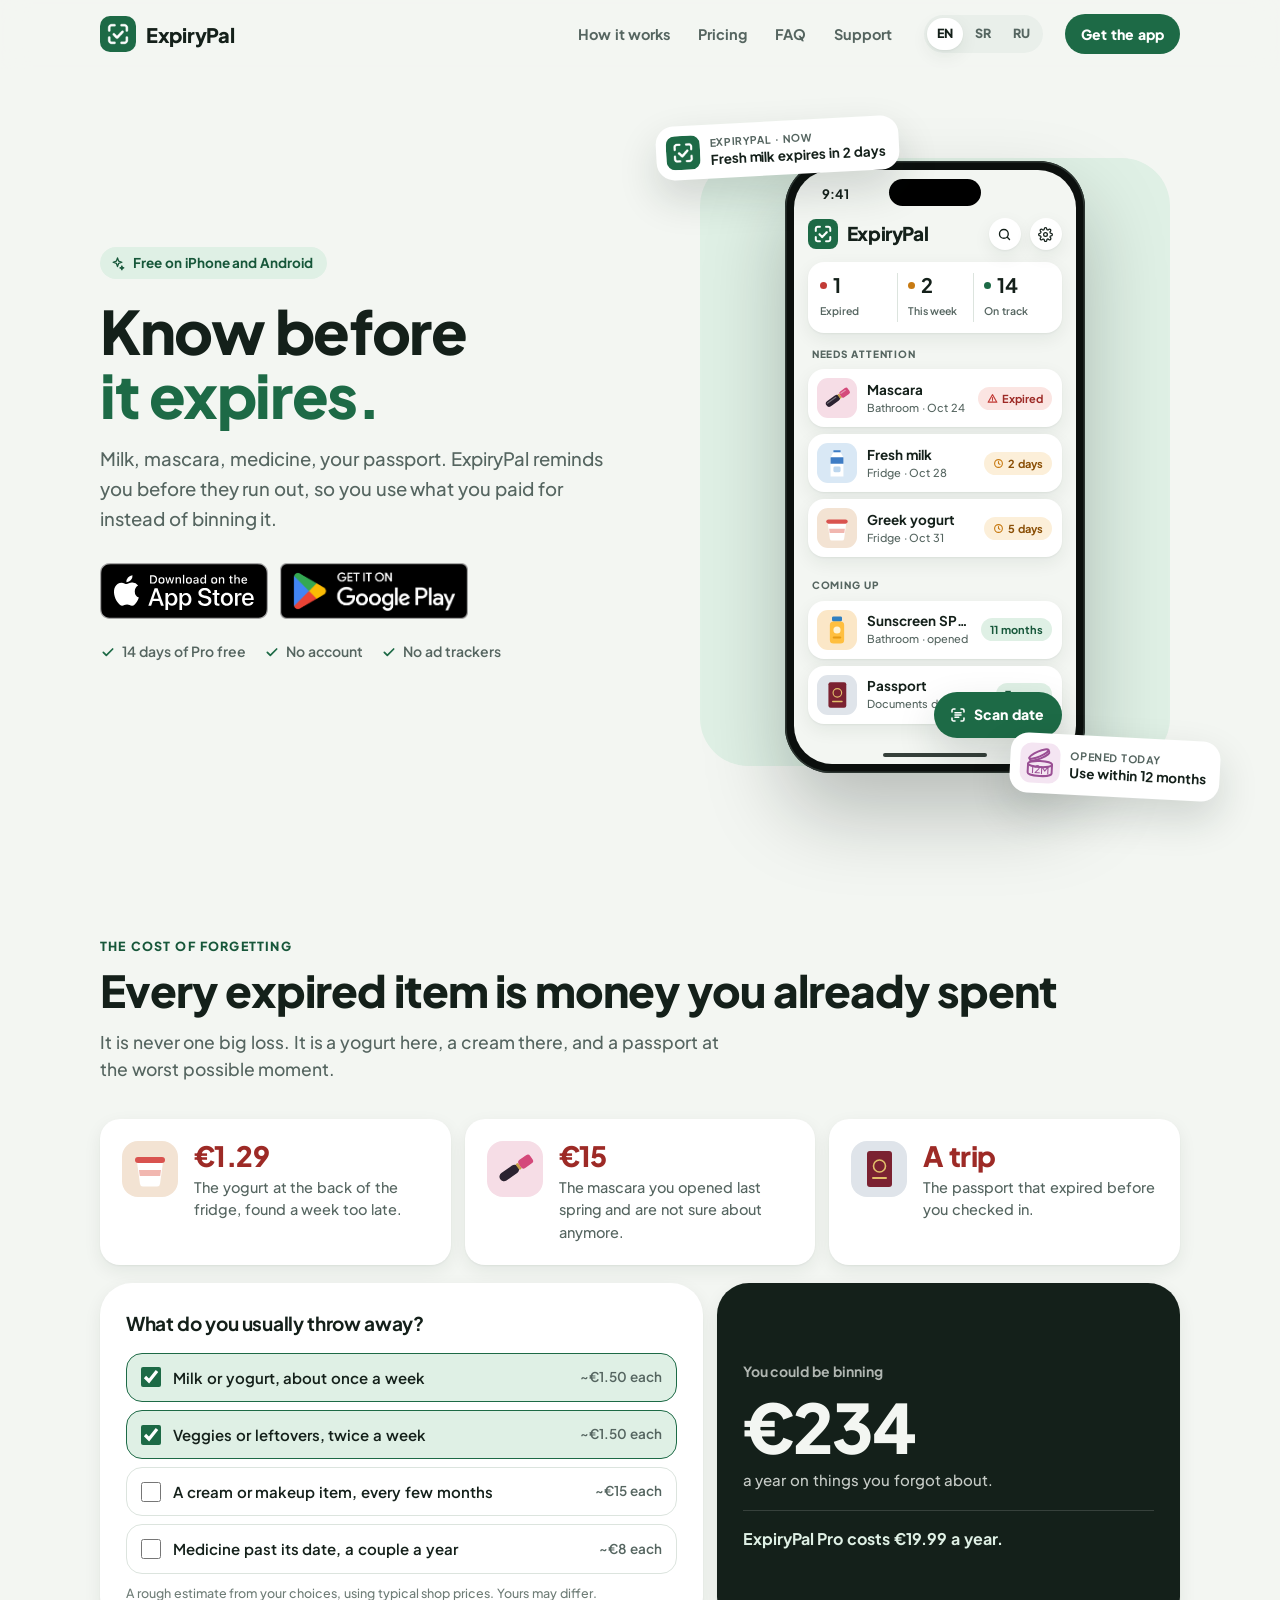
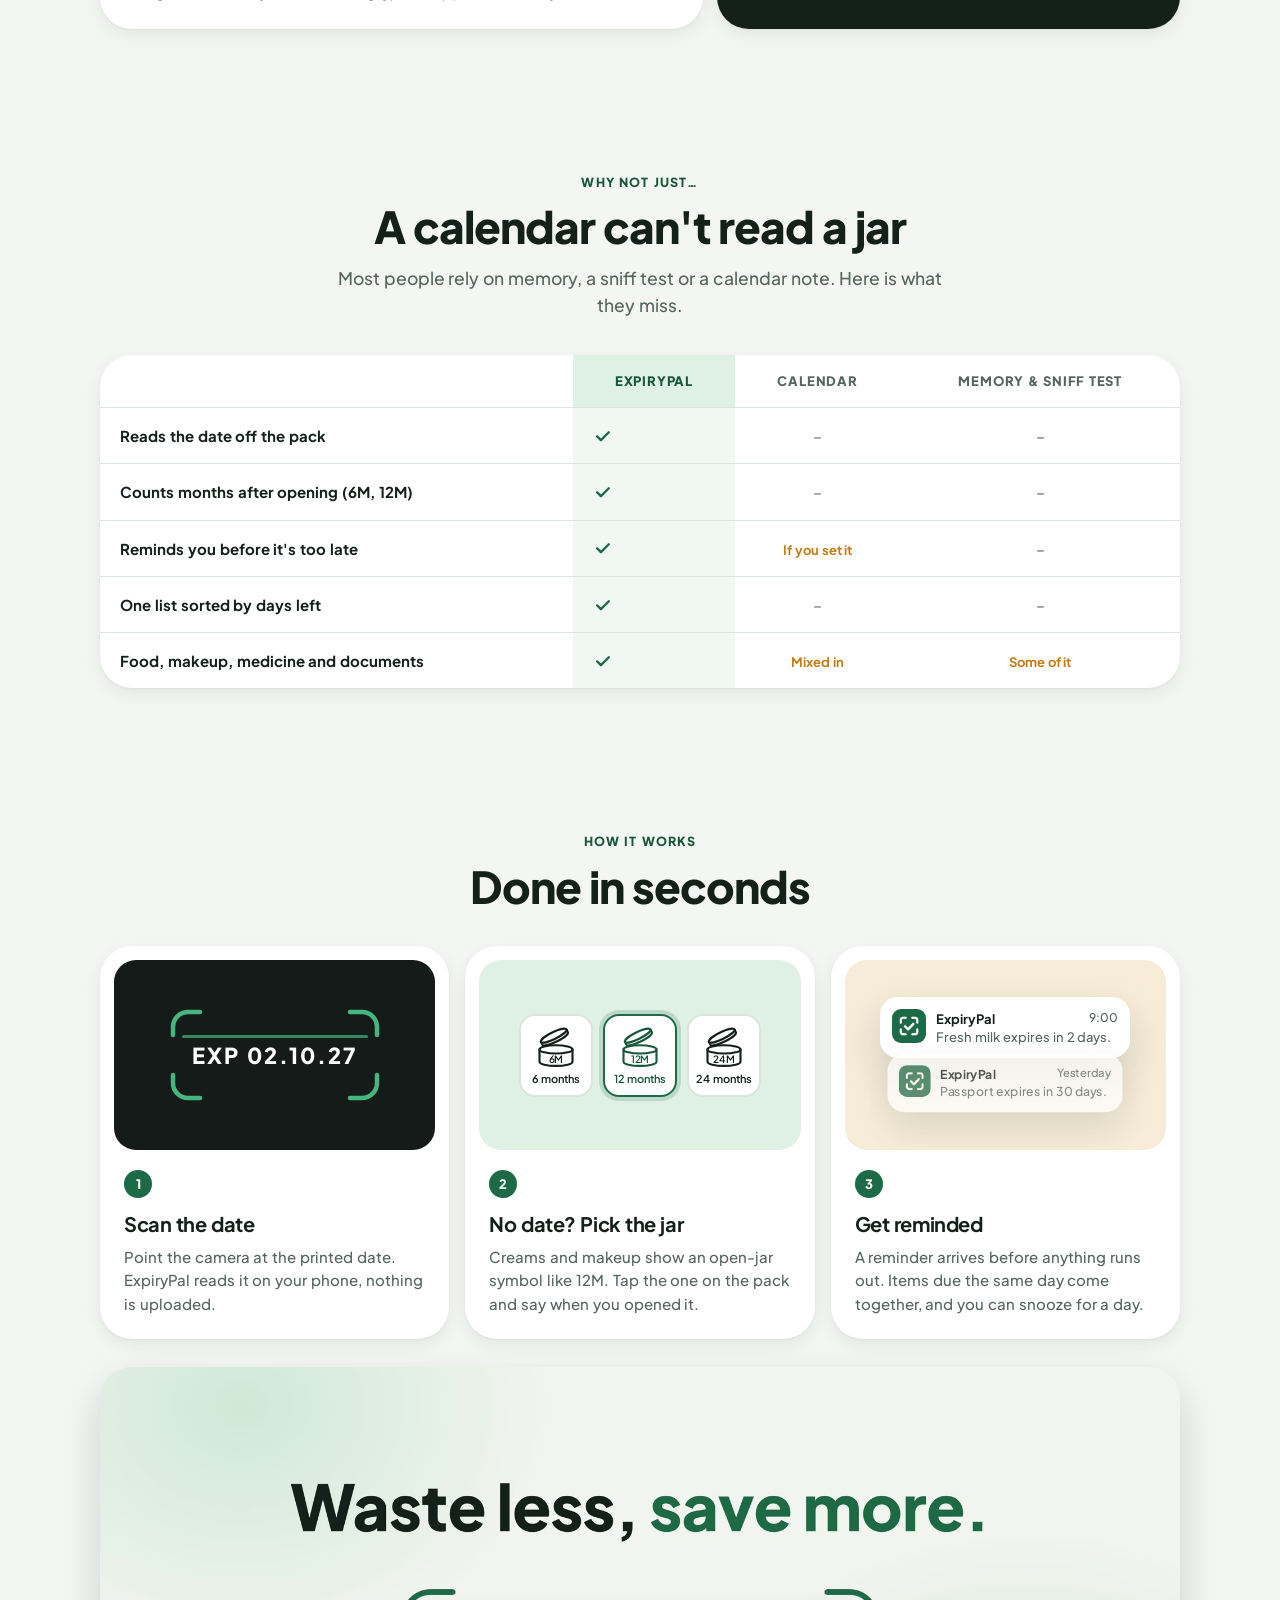
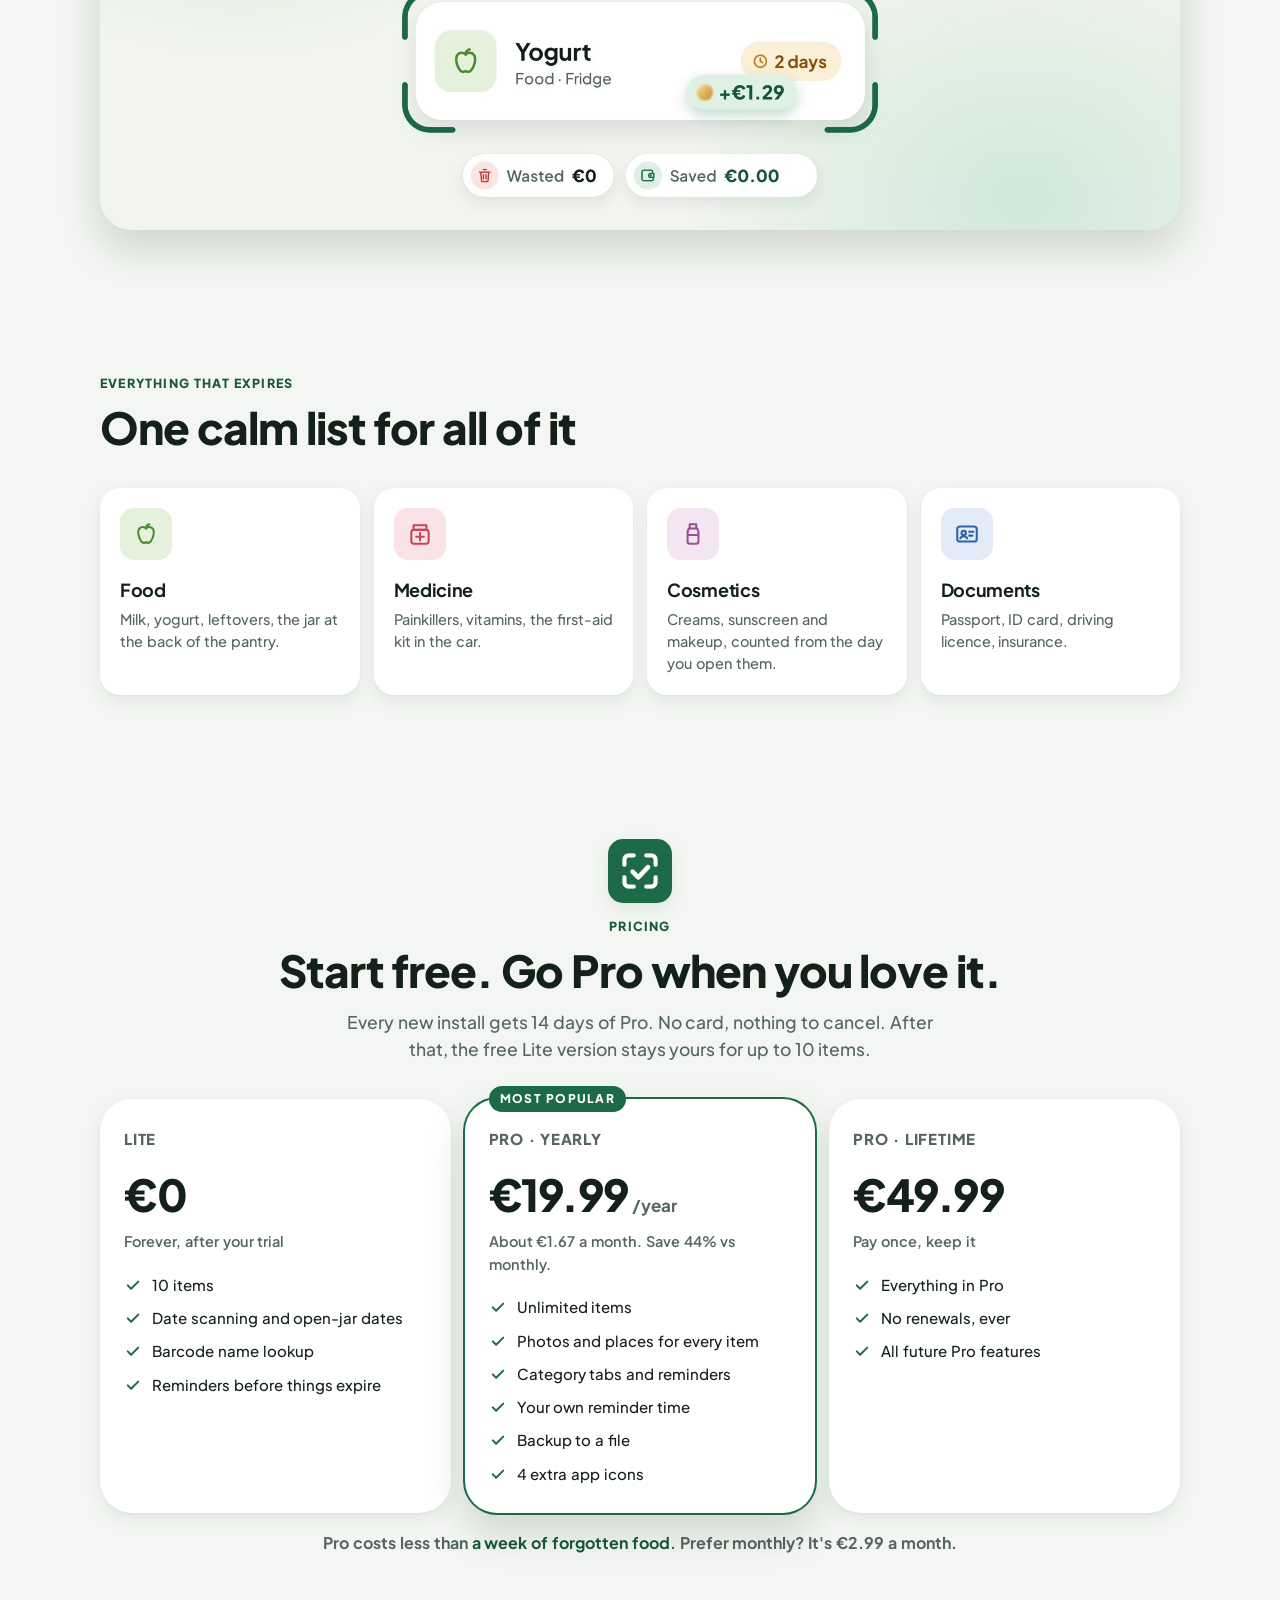
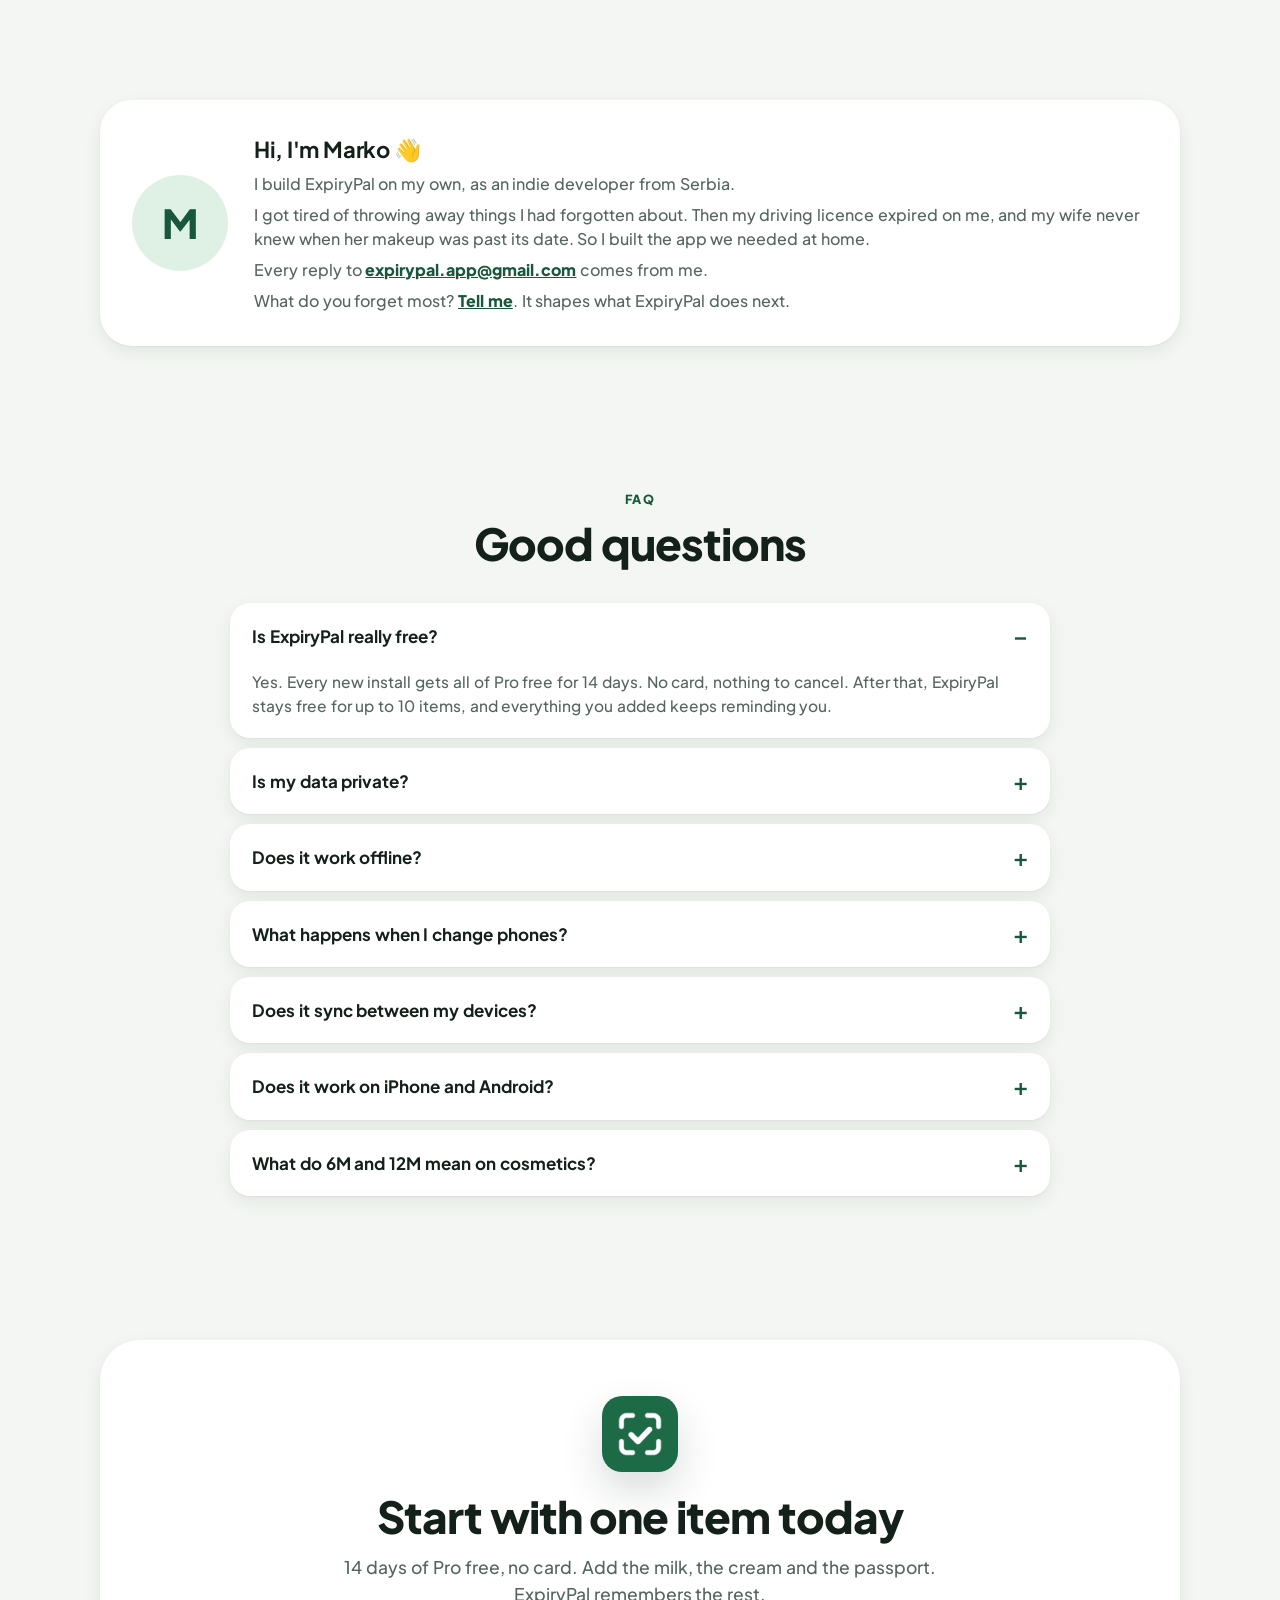
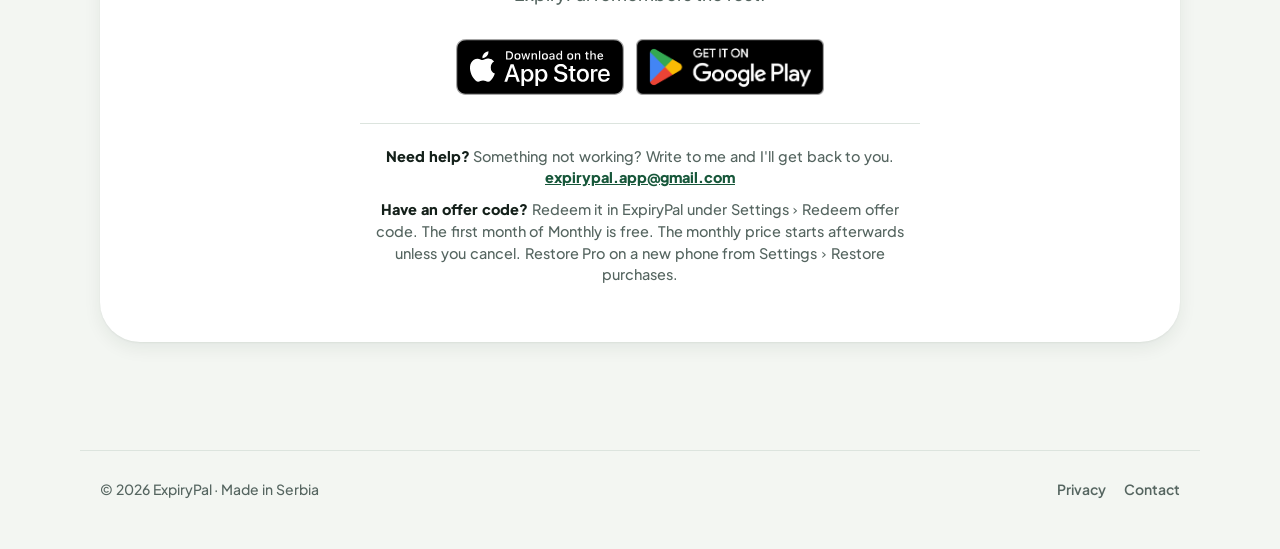
==== commit e38c539a: "Site: accurate privacy claims, iCloud backup in FAQ - Hero: "No ad trackers" instead of "data stays " ====
--- a/index.html
+++ b/index.html
@@ -21,5 +21,5 @@
   <!-- Cookieless, privacy-friendly site analytics (Plausible). Separate from the app. -->
   <!-- <script defer data-domain="expirypal.app" src="https://plausible.io/js/script.js"></script> -->
 </head>
-<body><header class="top"><div class="wrap"><a class="brand" href="/"><img src="/assets/icon-green.png" alt="">ExpiryPal</a><nav class="nav"><a href="#how">How it works</a><a href="#pricing">Pricing</a><a href="#faq">FAQ</a><a href="#get">Support</a></nav><div class="lang" role="navigation" aria-label="Language"><a href="/" class=on hreflang="en" lang="en">EN</a><a href="/sr/" hreflang="sr" lang="sr">SR</a><a href="/ru/" hreflang="ru" lang="ru">RU</a></div><a class="btn sm" href="#get" style="margin-left:10px">Get the app</a></div></header><main><section class="hero"><div class="wrap"><div><span class="eyebrow"><svg class="ic " width="15" height="15" viewBox="0 0 24 24" fill="none" stroke="currentColor" stroke-width="2.1" stroke-linecap="round" stroke-linejoin="round" aria-hidden="true"><path d="M12 3l1.8 5.2L19 10l-5.2 1.8L12 17l-1.8-5.2L5 10l5.2-1.8z"/><path d="M19 16l.8 2.2L22 19l-2.2.8L19 22l-.8-2.2L16 19l2.2-.8z"/></svg>Free on iPhone and Android</span><h1>Know before<br><span>it expires.</span></h1><p class="lead">Milk, mascara, medicine, your passport. ExpiryPal reminds you before they run out, so you use what you paid for instead of binning it.</p><div class="badges"><a class="sbadge" href="https://apps.apple.com/app/id6821722011?pt=129595375&ct=website&mt=8"><img src="/assets/badge-app-store.svg" alt="Download on the App Store" width="168" height="56"></a><a class="sbadge" href="https://play.google.com/store/apps/details?id=com.expirypal.app&referrer=utm_source%3Dwebsite%26utm_medium%3Dsite"><img src="/assets/badge-google-play.png" alt="Get it on Google Play" width="188" height="56"></a></div><div class="assure"><span><svg class="ic " width="16" height="16" viewBox="0 0 24 24" fill="none" stroke="currentColor" stroke-width="2.6" stroke-linecap="round" stroke-linejoin="round" aria-hidden="true"><path d="M5 12.5l4.5 4.5L19 7.5"/></svg>14 days of Pro free</span><span><svg class="ic " width="16" height="16" viewBox="0 0 24 24" fill="none" stroke="currentColor" stroke-width="2.6" stroke-linecap="round" stroke-linejoin="round" aria-hidden="true"><path d="M5 12.5l4.5 4.5L19 7.5"/></svg>No account</span><span><svg class="ic " width="16" height="16" viewBox="0 0 24 24" fill="none" stroke="currentColor" stroke-width="2.6" stroke-linecap="round" stroke-linejoin="round" aria-hidden="true"><path d="M5 12.5l4.5 4.5L19 7.5"/></svg>Your data stays on your phone</span></div></div><div class="stage"><div class="phone"><div class="screen"><div class="island"></div><div class="sbar"><span>9:41</span><span></span></div><div class="abar"><img src="/assets/icon-green.png" alt="">ExpiryPal<span class="rb"><svg class="ic " width="15" height="15" viewBox="0 0 24 24" fill="none" stroke="currentColor" stroke-width="2.2" stroke-linecap="round" stroke-linejoin="round" aria-hidden="true"><circle cx="11" cy="11" r="7"/><path d="M20 20l-3.5-3.5"/></svg></span><span class="rb"><svg class="ic " width="15" height="15" viewBox="0 0 24 24" fill="none" stroke="currentColor" stroke-width="2" stroke-linecap="round" stroke-linejoin="round" aria-hidden="true"><circle cx="12" cy="12" r="3"/><path d="M19.4 15a1.7 1.7 0 0 0 .3 1.8l.1.1a2 2 0 1 1-2.8 2.8l-.1-.1a1.7 1.7 0 0 0-1.8-.3 1.7 1.7 0 0 0-1 1.5V21a2 2 0 1 1-4 0v-.1a1.7 1.7 0 0 0-1.1-1.5 1.7 1.7 0 0 0-1.8.3l-.1.1a2 2 0 1 1-2.8-2.8l.1-.1a1.7 1.7 0 0 0 .3-1.8 1.7 1.7 0 0 0-1.5-1H3a2 2 0 1 1 0-4h.1a1.7 1.7 0 0 0 1.5-1.1 1.7 1.7 0 0 0-.3-1.8l-.1-.1a2 2 0 1 1 2.8-2.8l.1.1a1.7 1.7 0 0 0 1.8.3H9a1.7 1.7 0 0 0 1-1.5V3a2 2 0 1 1 4 0v.1a1.7 1.7 0 0 0 1 1.5 1.7 1.7 0 0 0 1.8-.3l.1-.1a2 2 0 1 1 2.8 2.8l-.1.1a1.7 1.7 0 0 0-.3 1.8V9a1.7 1.7 0 0 0 1.5 1H21a2 2 0 1 1 0 4h-.1a1.7 1.7 0 0 0-1.5 1z"/></svg></span></div><div class="sum"><div><b><i class="dot d-exp"></i>1</b><span>Expired</span></div><div><b><i class="dot d-soon"></i>2</b><span>This week</span></div><div><b><i class="dot d-ok"></i>14</b><span>On track</span></div></div><div class="sec">NEEDS ATTENTION</div><div class="row"><div class="thumb"><svg viewBox="0 0 56 56" width="100%" height="100%" preserveAspectRatio="xMidYMid slice"><rect width="56" height="56" fill="#f6dde6"/><g transform="rotate(-35 28 28)"><rect x="10" y="23.5" width="22" height="9" rx="4.5" fill="#2b2230"/><rect x="12" y="25.5" width="16" height="1.6" rx=".8" fill="#ffffff" opacity=".35"/><rect x="31" y="24.5" width="3" height="7" rx="1" fill="#c9a24a"/><rect x="34" y="23" width="14" height="10" rx="3" fill="#d4497a"/><rect x="35.5" y="25" width="9" height="1.6" rx=".8" fill="#ffffff" opacity=".4"/></g></svg></div><div class="t"><div class="n">Mascara</div><div class="m">Bathroom · Oct 24</div></div><span class="chip exp"><svg class="ic " width="11" height="11" viewBox="0 0 24 24" fill="none" stroke="currentColor" stroke-width="2.4" stroke-linecap="round" stroke-linejoin="round" aria-hidden="true"><path d="M12 3.5L2.5 20h19z"/><path d="M12 10v4.5M12 17.2v.1"/></svg>Expired</span></div><div class="row"><div class="thumb"><svg viewBox="0 0 56 56" width="100%" height="100%" preserveAspectRatio="xMidYMid slice"><rect width="56" height="56" fill="#d9e8f5"/><path d="M19 20l4-7h10l4 7v27H19z" fill="#fff"/><path d="M23 13h10v-3H23z" fill="#3e7cc4"/><path d="M19 20h18v9H19z" fill="#3e7cc4"/><rect x="23" y="33" width="10" height="8" rx="2" fill="#bcd6ee"/></svg></div><div class="t"><div class="n">Fresh milk</div><div class="m">Fridge · Oct 28</div></div><span class="chip soon"><svg class="ic " width="11" height="11" viewBox="0 0 24 24" fill="none" stroke="currentColor" stroke-width="2.4" stroke-linecap="round" stroke-linejoin="round" aria-hidden="true"><circle cx="12" cy="12" r="8.5"/><path d="M12 7.5V12l3 2"/></svg>2 days</span></div><div class="row"><div class="thumb"><svg viewBox="0 0 56 56" width="100%" height="100%" preserveAspectRatio="xMidYMid slice"><rect width="56" height="56" fill="#f3e3d3"/><path d="M15 21h26l-3 22a3 3 0 0 1-3 2.6H21A3 3 0 0 1 18 43z" fill="#fff"/><rect x="13" y="16" width="30" height="6" rx="3" fill="#d9534f"/><path d="M17 29h22l-.8 6H17.8z" fill="#f1b7b0"/></svg></div><div class="t"><div class="n">Greek yogurt</div><div class="m">Fridge · Oct 31</div></div><span class="chip soon"><svg class="ic " width="11" height="11" viewBox="0 0 24 24" fill="none" stroke="currentColor" stroke-width="2.4" stroke-linecap="round" stroke-linejoin="round" aria-hidden="true"><circle cx="12" cy="12" r="8.5"/><path d="M12 7.5V12l3 2"/></svg>5 days</span></div><div class="sec">COMING UP</div><div class="row"><div class="thumb"><svg viewBox="0 0 56 56" width="100%" height="100%" preserveAspectRatio="xMidYMid slice"><rect width="56" height="56" fill="#fbe7c7"/><rect x="21" y="9" width="14" height="7" rx="2" fill="#2f7fc1"/><rect x="18" y="16" width="20" height="31" rx="5" fill="#ffbf3f"/><circle cx="28" cy="28" r="5" fill="#fff4d6"/><rect x="22" y="37" width="12" height="3" rx="1.5" fill="#e59a14"/></svg></div><div class="t"><div class="n">Sunscreen SPF 50</div><div class="m">Bathroom · opened</div></div><span class="chip ok">11 months</span></div><div class="row"><div class="thumb"><svg viewBox="0 0 56 56" width="100%" height="100%" preserveAspectRatio="xMidYMid slice"><rect width="56" height="56" fill="#dfe4ea"/><rect x="16" y="10" width="25" height="36" rx="3" fill="#7b2231"/><circle cx="28.5" cy="25" r="6" fill="none" stroke="#e2bf6a" stroke-width="1.6"/><rect x="21" y="36" width="15" height="2" rx="1" fill="#e2bf6a"/></svg></div><div class="t"><div class="n">Passport</div><div class="m">Documents drawer</div></div><span class="chip ok">7 years</span></div><span class="fab"><svg class="ic " width="18" height="18" viewBox="0 0 24 24" fill="none" stroke="currentColor" stroke-width="2.1" stroke-linecap="round" stroke-linejoin="round" aria-hidden="true"><path d="M4 8V6a2 2 0 0 1 2-2h2M16 4h2a2 2 0 0 1 2 2v2M20 16v2a2 2 0 0 1-2 2h-2M8 20H6a2 2 0 0 1-2-2v-2"/><path d="M8 9h8M8 12h8M8 15h5"/></svg>Scan date</span><div class="homebar"></div></div></div><div class="float f-note"><img class="logo" src="/assets/icon-green.png" alt=""><div><div class="k">ExpiryPal · now</div><div class="v">Fresh milk expires in 2 days</div></div></div><div class="float f-jar"><div class="thumb cosmetics" style="width:40px;height:40px;border-radius:11px"><svg width="32" height="32" viewBox="0 0 48 48" fill="none" stroke="currentColor" stroke-width="2.99" stroke-linejoin="round" stroke-linecap="round"><ellipse cx="24" cy="25.5" rx="18" ry="4.5"/><path d="M6 25.5V39A18 4.5 0 0 0 42 39V25.5"/><g transform="rotate(-26 21.5 10.5)"><ellipse cx="21.5" cy="10.5" rx="15.5" ry="3.8"/><path d="M6 10.5v3.4A15.5 3.8 0 0 0 37 13.9v-3.4"/></g><text x="24" y="40" text-anchor="middle" fill="currentColor" stroke="none" style="font:800 10.4px var(--font-sans);letter-spacing:-.2px">12M</text></svg></div><div><div class="k">Opened today</div><div class="v">Use within 12 months</div></div></div></div></div></section><section id="cost"><div class="wrap"><div class="head"><div class="kicker">The cost of forgetting</div><h2>Every expired item is money you already spent</h2><p class="sub">It is never one big loss. It is a yogurt here, a cream there, and a passport at the worst possible moment.</p></div><div class="costs"><div class="cost"><div class="thumb"><svg viewBox="0 0 56 56" width="100%" height="100%" preserveAspectRatio="xMidYMid slice"><rect width="56" height="56" fill="#f3e3d3"/><path d="M15 21h26l-3 22a3 3 0 0 1-3 2.6H21A3 3 0 0 1 18 43z" fill="#fff"/><rect x="13" y="16" width="30" height="6" rx="3" fill="#d9534f"/><path d="M17 29h22l-.8 6H17.8z" fill="#f1b7b0"/></svg></div><div><div class="amt">€1.29</div><p>The yogurt at the back of the fridge, found a week too late.</p></div></div><div class="cost"><div class="thumb"><svg viewBox="0 0 56 56" width="100%" height="100%"><rect width="56" height="56" fill="#f6dde6"/><g transform="rotate(-35 28 28)"><rect x="10" y="23.5" width="22" height="9" rx="4.5" fill="#2b2230"/><rect x="31" y="24.5" width="3" height="7" rx="1" fill="#c9a24a"/><rect x="34" y="23" width="14" height="10" rx="3" fill="#d4497a"/></g></svg></div><div><div class="amt">€15</div><p>The mascara you opened last spring and are not sure about anymore.</p></div></div><div class="cost"><div class="thumb"><svg viewBox="0 0 56 56" width="100%" height="100%" preserveAspectRatio="xMidYMid slice"><rect width="56" height="56" fill="#dfe4ea"/><rect x="16" y="10" width="25" height="36" rx="3" fill="#7b2231"/><circle cx="28.5" cy="25" r="6" fill="none" stroke="#e2bf6a" stroke-width="1.6"/><rect x="21" y="36" width="15" height="2" rx="1" fill="#e2bf6a"/></svg></div><div><div class="amt">A trip</div><p>The passport that expired before you checked in.</p></div></div></div><div class="calc"><div class="box"><h3>What do you usually throw away?</h3><label class="opt"><input type="checkbox" data-y="78" checked>Milk or yogurt, about once a week<span class="p">~€1.50 each</span></label><label class="opt"><input type="checkbox" data-y="156" checked>Veggies or leftovers, twice a week<span class="p">~€1.50 each</span></label><label class="opt"><input type="checkbox" data-y="45">A cream or makeup item, every few months<span class="p">~€15 each</span></label><label class="opt"><input type="checkbox" data-y="16">Medicine past its date, a couple a year<span class="p">~€8 each</span></label><p class="fine">A rough estimate from your choices, using typical shop prices. Yours may differ.</p></div><div class="box result"><div class="k">You could be binning</div><div class="big" id="total">€234</div><p>a year on things you forgot about.</p><div class="vs">ExpiryPal Pro costs €19.99 a year.</div></div></div></div></section><section id="why"><div class="wrap"><div class="head center"><div class="kicker">Why not just…</div><h2>A calendar can't read a jar</h2><p class="sub">Most people rely on memory, a sniff test or a calendar note. Here is what they miss.</p></div><div class="compare"><table><tr><th></th><th class="me">ExpiryPal</th><th>Calendar</th><th>Memory<span class="hide-m"> &amp; sniff test</span></th></tr><tr><td>Reads the date off the pack</td><td class="me"><span class="y"><svg class="ic " width="20" height="20" viewBox="0 0 24 24" fill="none" stroke="currentColor" stroke-width="2.8" stroke-linecap="round" stroke-linejoin="round" aria-hidden="true"><path d="M5 12.5l4.5 4.5L19 7.5"/></svg></span></td><td><span class="n">–</span></td><td><span class="n">–</span></td></tr><tr><td>Counts months after opening (6M, 12M)</td><td class="me"><span class="y"><svg class="ic " width="20" height="20" viewBox="0 0 24 24" fill="none" stroke="currentColor" stroke-width="2.8" stroke-linecap="round" stroke-linejoin="round" aria-hidden="true"><path d="M5 12.5l4.5 4.5L19 7.5"/></svg></span></td><td><span class="n">–</span></td><td><span class="n">–</span></td></tr><tr><td>Reminds you before it's too late</td><td class="me"><span class="y"><svg class="ic " width="20" height="20" viewBox="0 0 24 24" fill="none" stroke="currentColor" stroke-width="2.8" stroke-linecap="round" stroke-linejoin="round" aria-hidden="true"><path d="M5 12.5l4.5 4.5L19 7.5"/></svg></span></td><td><span class="half">If you set it</span></td><td><span class="n">–</span></td></tr><tr><td>One list sorted by days left</td><td class="me"><span class="y"><svg class="ic " width="20" height="20" viewBox="0 0 24 24" fill="none" stroke="currentColor" stroke-width="2.8" stroke-linecap="round" stroke-linejoin="round" aria-hidden="true"><path d="M5 12.5l4.5 4.5L19 7.5"/></svg></span></td><td><span class="n">–</span></td><td><span class="n">–</span></td></tr><tr><td>Food, makeup, medicine and documents</td><td class="me"><span class="y"><svg class="ic " width="20" height="20" viewBox="0 0 24 24" fill="none" stroke="currentColor" stroke-width="2.8" stroke-linecap="round" stroke-linejoin="round" aria-hidden="true"><path d="M5 12.5l4.5 4.5L19 7.5"/></svg></span></td><td><span class="half">Mixed in</span></td><td><span class="half">Some of it</span></td></tr></table></div></div></section><section id="how"><div class="wrap"><div class="head center"><div class="kicker">How it works</div><h2>Done in seconds</h2></div><div class="steps"><div class="step"><div class="art cam"><div class="vf"><svg width="210" height="92" viewBox="0 0 210 92" fill="none" stroke="#46b67f" stroke-width="4.5" stroke-linecap="round"><path d="M3 26V18A15 15 0 0 1 18 3h12M180 3h12a15 15 0 0 1 15 15v8M207 66v8a15 15 0 0 1-15 15h-12M30 89H18A15 15 0 0 1 3 74v-8"/></svg><span class="hl"></span>EXP 02.10.27</div></div><span class="n">1</span><h3>Scan the date</h3><p>Point the camera at the printed date. ExpiryPal reads it on your phone, nothing is uploaded.</p></div><div class="step"><div class="art jar"><div class="jars"><div class="jt"><svg width="44" height="44" viewBox="0 0 48 48" fill="none" stroke="currentColor" stroke-width="2.33" stroke-linejoin="round" stroke-linecap="round"><ellipse cx="24" cy="25.5" rx="18" ry="4.5"/><path d="M6 25.5V39A18 4.5 0 0 0 42 39V25.5"/><g transform="rotate(-26 21.5 10.5)"><ellipse cx="21.5" cy="10.5" rx="15.5" ry="3.8"/><path d="M6 10.5v3.4A15.5 3.8 0 0 0 37 13.9v-3.4"/></g><text x="24" y="40" text-anchor="middle" fill="currentColor" stroke="none" style="font:800 12px var(--font-sans);letter-spacing:-.2px">6M</text></svg>6 months</div><div class="jt on"><svg width="44" height="44" viewBox="0 0 48 48" fill="none" stroke="currentColor" stroke-width="2.33" stroke-linejoin="round" stroke-linecap="round"><ellipse cx="24" cy="25.5" rx="18" ry="4.5"/><path d="M6 25.5V39A18 4.5 0 0 0 42 39V25.5"/><g transform="rotate(-26 21.5 10.5)"><ellipse cx="21.5" cy="10.5" rx="15.5" ry="3.8"/><path d="M6 10.5v3.4A15.5 3.8 0 0 0 37 13.9v-3.4"/></g><text x="24" y="40" text-anchor="middle" fill="currentColor" stroke="none" style="font:800 10.4px var(--font-sans);letter-spacing:-.2px">12M</text></svg>12 months</div><div class="jt"><svg width="44" height="44" viewBox="0 0 48 48" fill="none" stroke="currentColor" stroke-width="2.33" stroke-linejoin="round" stroke-linecap="round"><ellipse cx="24" cy="25.5" rx="18" ry="4.5"/><path d="M6 25.5V39A18 4.5 0 0 0 42 39V25.5"/><g transform="rotate(-26 21.5 10.5)"><ellipse cx="21.5" cy="10.5" rx="15.5" ry="3.8"/><path d="M6 10.5v3.4A15.5 3.8 0 0 0 37 13.9v-3.4"/></g><text x="24" y="40" text-anchor="middle" fill="currentColor" stroke="none" style="font:800 10.4px var(--font-sans);letter-spacing:-.2px">24M</text></svg>24 months</div></div></div><span class="n">2</span><h3>No date? Pick the jar</h3><p>Creams and makeup show an open-jar symbol like 12M. Tap the one on the pack and say when you opened it.</p></div><div class="step"><div class="art bell"><div><div class="note"><img src="/assets/icon-green.png" alt=""><div style="flex:1"><b>ExpiryPal<i>9:00</i></b><span>Fresh milk expires in 2 days.</span></div></div><div class="note"><img src="/assets/icon-green.png" alt=""><div style="flex:1"><b>ExpiryPal<i>Yesterday</i></b><span>Passport expires in 30 days.</span></div></div></div></div><span class="n">3</span><h3>Get reminded</h3><p>A reminder arrives before anything runs out. Items due the same day come together, and you can snooze for a day.</p></div></div><div style="margin-top:28px"><div class="video"><video src="/assets/expirypal-header.mp4" autoplay muted loop playsinline preload="metadata" poster="/assets/expirypal-header-poster.jpg"></video></div></div></div></section><section id="everything"><div class="wrap"><div class="head"><div class="kicker">Everything that expires</div><h2>One calm list for all of it</h2></div><div class="cats"><div class="cat"><div class="thumb food"><svg class="ic " width="26" height="26" viewBox="0 0 24 24" fill="none" stroke="currentColor" stroke-width="1.9" stroke-linecap="round" stroke-linejoin="round" aria-hidden="true"><path d="M12 7c-1.5-2-5-2-6.5.5S5 15 7.5 18.5c1.3 1.8 3 2 4.5 1 1.5 1 3.2.8 4.5-1C19 15 20 10 18.5 7.5S13.5 5 12 7z"/><path d="M12 7c0-2 1-3.5 3-4"/></svg></div><h3>Food</h3><p>Milk, yogurt, leftovers, the jar at the back of the pantry.</p></div><div class="cat"><div class="thumb medicine"><svg class="ic " width="26" height="26" viewBox="0 0 24 24" fill="none" stroke="currentColor" stroke-width="1.9" stroke-linecap="round" stroke-linejoin="round" aria-hidden="true"><rect x="4" y="8" width="16" height="13" rx="2.5"/><path d="M6 4h12v4H6zM12 11v7M8.5 14.5h7"/></svg></div><h3>Medicine</h3><p>Painkillers, vitamins, the first-aid kit in the car.</p></div><div class="cat"><div class="thumb cosmetics"><svg class="ic " width="26" height="26" viewBox="0 0 24 24" fill="none" stroke="currentColor" stroke-width="1.9" stroke-linecap="round" stroke-linejoin="round" aria-hidden="true"><path d="M9 3h6v4H9zM8 7h8l1 3v9a2 2 0 0 1-2 2H9a2 2 0 0 1-2-2v-9z"/><path d="M7.5 13h9"/></svg></div><h3>Cosmetics</h3><p>Creams, sunscreen and makeup, counted from the day you open them.</p></div><div class="cat"><div class="thumb documents"><svg class="ic " width="26" height="26" viewBox="0 0 24 24" fill="none" stroke="currentColor" stroke-width="1.9" stroke-linecap="round" stroke-linejoin="round" aria-hidden="true"><rect x="3" y="5" width="18" height="14" rx="2.5"/><circle cx="9" cy="11" r="2"/><path d="M5.8 16c.6-1.4 1.8-2 3.2-2s2.6.6 3.2 2M14 10h4M14 13.5h3"/></svg></div><h3>Documents</h3><p>Passport, ID card, driving licence, insurance.</p></div></div></div></section><section id="pricing"><div class="wrap"><div class="head center"><img class="pmark" src="/assets/icon-green.png" alt="" width="64" height="64"><div class="kicker">Pricing</div><h2>Start free. Go Pro when you love it.</h2><p class="sub">Every new install gets 14 days of Pro. No card, nothing to cancel. After that, the free Lite version stays yours for up to 10 items.</p></div><div class="plans"><div class="plan"><div class="nm">Lite</div><div class="price">€0</div><div class="per">Forever, after your trial</div><ul><li><svg class="ic " width="18" height="18" viewBox="0 0 24 24" fill="none" stroke="currentColor" stroke-width="2.6" stroke-linecap="round" stroke-linejoin="round" aria-hidden="true"><path d="M5 12.5l4.5 4.5L19 7.5"/></svg>10 items</li><li><svg class="ic " width="18" height="18" viewBox="0 0 24 24" fill="none" stroke="currentColor" stroke-width="2.6" stroke-linecap="round" stroke-linejoin="round" aria-hidden="true"><path d="M5 12.5l4.5 4.5L19 7.5"/></svg>Date scanning and open-jar dates</li><li><svg class="ic " width="18" height="18" viewBox="0 0 24 24" fill="none" stroke="currentColor" stroke-width="2.6" stroke-linecap="round" stroke-linejoin="round" aria-hidden="true"><path d="M5 12.5l4.5 4.5L19 7.5"/></svg>Barcode name lookup</li><li><svg class="ic " width="18" height="18" viewBox="0 0 24 24" fill="none" stroke="currentColor" stroke-width="2.6" stroke-linecap="round" stroke-linejoin="round" aria-hidden="true"><path d="M5 12.5l4.5 4.5L19 7.5"/></svg>Reminders before things expire</li></ul></div><div class="plan best"><span class="tag gold-pill">MOST POPULAR</span><div class="nm">Pro · Yearly</div><div class="price">€19.99<small> /year</small></div><div class="per">About €1.67 a month. Save 44% vs monthly.</div><ul><li><svg class="ic " width="18" height="18" viewBox="0 0 24 24" fill="none" stroke="currentColor" stroke-width="2.6" stroke-linecap="round" stroke-linejoin="round" aria-hidden="true"><path d="M5 12.5l4.5 4.5L19 7.5"/></svg>Unlimited items</li><li><svg class="ic " width="18" height="18" viewBox="0 0 24 24" fill="none" stroke="currentColor" stroke-width="2.6" stroke-linecap="round" stroke-linejoin="round" aria-hidden="true"><path d="M5 12.5l4.5 4.5L19 7.5"/></svg>Photos and places for every item</li><li><svg class="ic " width="18" height="18" viewBox="0 0 24 24" fill="none" stroke="currentColor" stroke-width="2.6" stroke-linecap="round" stroke-linejoin="round" aria-hidden="true"><path d="M5 12.5l4.5 4.5L19 7.5"/></svg>Category tabs and reminders</li><li><svg class="ic " width="18" height="18" viewBox="0 0 24 24" fill="none" stroke="currentColor" stroke-width="2.6" stroke-linecap="round" stroke-linejoin="round" aria-hidden="true"><path d="M5 12.5l4.5 4.5L19 7.5"/></svg>Your own reminder time</li><li><svg class="ic " width="18" height="18" viewBox="0 0 24 24" fill="none" stroke="currentColor" stroke-width="2.6" stroke-linecap="round" stroke-linejoin="round" aria-hidden="true"><path d="M5 12.5l4.5 4.5L19 7.5"/></svg>Backup to a file</li><li><svg class="ic " width="18" height="18" viewBox="0 0 24 24" fill="none" stroke="currentColor" stroke-width="2.6" stroke-linecap="round" stroke-linejoin="round" aria-hidden="true"><path d="M5 12.5l4.5 4.5L19 7.5"/></svg>4 extra app icons</li></ul></div><div class="plan"><div class="nm">Pro · Lifetime</div><div class="price">€49.99</div><div class="per">Pay once, keep it</div><ul><li><svg class="ic " width="18" height="18" viewBox="0 0 24 24" fill="none" stroke="currentColor" stroke-width="2.6" stroke-linecap="round" stroke-linejoin="round" aria-hidden="true"><path d="M5 12.5l4.5 4.5L19 7.5"/></svg>Everything in Pro</li><li><svg class="ic " width="18" height="18" viewBox="0 0 24 24" fill="none" stroke="currentColor" stroke-width="2.6" stroke-linecap="round" stroke-linejoin="round" aria-hidden="true"><path d="M5 12.5l4.5 4.5L19 7.5"/></svg>No renewals, ever</li><li><svg class="ic " width="18" height="18" viewBox="0 0 24 24" fill="none" stroke="currentColor" stroke-width="2.6" stroke-linecap="round" stroke-linejoin="round" aria-hidden="true"><path d="M5 12.5l4.5 4.5L19 7.5"/></svg>All future Pro features</li></ul></div></div><p class="value">Pro costs less than <b>a week of forgotten food</b>. Prefer monthly? It's €2.99 a month.</p></div></section><section id="maker"><div class="wrap"><div class="maker"><div class="avatar">M</div><div><h3>Hi, I'm Marko 👋</h3><p>I build ExpiryPal on my own, as an indie developer from Serbia.</p><p>I got tired of throwing away things I had forgotten about. Then my driving licence expired on me, and my wife never knew when her makeup was past its date. So I built the app we needed at home.</p><p>Every reply to <a href="mailto:expirypal.app@gmail.com">expirypal.app@gmail.com</a> comes from me.</p><p>What do you forget most? <a href="mailto:expirypal.app@gmail.com?subject=What%20I%20forget%20most">Tell me</a>. It shapes what ExpiryPal does next.</p></div></div></div></section><section id="faq"><div class="wrap"><div class="head center"><div class="kicker">FAQ</div><h2>Good questions</h2></div><div class="faq" style="max-width:820px;margin:0 auto"><details open><summary>Is ExpiryPal really free?</summary><p>Yes. Every new install gets all of Pro free for 14 days. No card, nothing to cancel. After that, ExpiryPal stays free for up to 10 items, and everything you added keeps reminding you.</p></details><details><summary>Is my data private?</summary><p>Yes. There is no account, your items and photos stay on your phone, and dates are read on the device. No analytics, no tracking. Read the <a href="/privacy.html" hreflang="en">privacy policy</a>.</p></details><details><summary>Does it work offline?</summary><p>Yes. Dates are read on your phone and reminders are scheduled on your phone, so neither needs the internet. Only looking up a product name from its barcode needs a connection.</p></details><details><summary>What happens when I change phones?</summary><p>Your items live on your phone, not in an account. With Pro you can back up your items to a file and bring them to your new phone. Restore Pro itself from Settings › Restore purchases.</p></details><details><summary>Does it sync between my devices?</summary><p>No. There is no account and nothing is stored on a server, so each phone keeps its own list. That is what keeps your data private.</p></details><details><summary>Does it work on iPhone and Android?</summary><p>Yes, ExpiryPal is on the App Store and Google Play.</p></details><details><summary>What do 6M and 12M mean on cosmetics?</summary><p>It is the period-after-opening symbol: a small open jar with a number of months. 12M means use it within 12 months of opening. Pick the symbol in ExpiryPal, say when you opened it, and it works out the date.</p></details></div></div></section><section id="get"><div class="wrap"><div class="cta"><img class="logo" src="/assets/icon-green.png" alt=""><h2>Waste less, starting today</h2><p class="sub" style="margin:0 auto">14 days of Pro free, no card. Add the milk, the cream and the passport. ExpiryPal remembers the rest.</p><div class="badges"><a class="sbadge" href="https://apps.apple.com/app/id6821722011?pt=129595375&ct=website&mt=8"><img src="/assets/badge-app-store.svg" alt="Download on the App Store" width="168" height="56"></a><a class="sbadge" href="https://play.google.com/store/apps/details?id=com.expirypal.app&referrer=utm_source%3Dwebsite%26utm_medium%3Dsite"><img src="/assets/badge-google-play.png" alt="Get it on Google Play" width="188" height="56"></a></div><div class="cta-more"><p><b>Need help?</b> Something not working? Write to me and I'll get back to you. <a href="mailto:expirypal.app@gmail.com">expirypal.app@gmail.com</a></p><p><b>Have an offer code?</b> Redeem it in ExpiryPal under Settings › Redeem offer code. The first month of Monthly is free. The monthly price starts afterwards unless you cancel. Restore Pro on a new phone from Settings › Restore purchases.</p></div></div></div></section></main><footer><div class="wrap"><span>© 2026 ExpiryPal · Made in Serbia</span><div class="links"><a href="/privacy.html">Privacy</a><a href="mailto:expirypal.app@gmail.com">Contact</a></div></div></footer><script>(function(){var t=document.querySelector(".top");if(!t)return;function f(){t.classList.toggle("scrolled",window.scrollY>4)}f();window.addEventListener("scroll",f,{passive:true})})();</script><script>(function(){var b=document.querySelectorAll('.calc input'),t=document.getElementById('total');function u(){var s=0;b.forEach(function(i){if(i.checked)s+=+i.dataset.y});t.textContent='€'+s}b.forEach(function(i){i.addEventListener('change',u)});u()})();</script></body>
+<body><header class="top"><div class="wrap"><a class="brand" href="/"><img src="/assets/icon-green.png" alt="">ExpiryPal</a><nav class="nav"><a href="#how">How it works</a><a href="#pricing">Pricing</a><a href="#faq">FAQ</a><a href="#get">Support</a></nav><div class="lang" role="navigation" aria-label="Language"><a href="/" class=on hreflang="en" lang="en">EN</a><a href="/sr/" hreflang="sr" lang="sr">SR</a><a href="/ru/" hreflang="ru" lang="ru">RU</a></div><a class="btn sm" href="#get" style="margin-left:10px">Get the app</a></div></header><main><section class="hero"><div class="wrap"><div><span class="eyebrow"><svg class="ic " width="15" height="15" viewBox="0 0 24 24" fill="none" stroke="currentColor" stroke-width="2.1" stroke-linecap="round" stroke-linejoin="round" aria-hidden="true"><path d="M12 3l1.8 5.2L19 10l-5.2 1.8L12 17l-1.8-5.2L5 10l5.2-1.8z"/><path d="M19 16l.8 2.2L22 19l-2.2.8L19 22l-.8-2.2L16 19l2.2-.8z"/></svg>Free on iPhone and Android</span><h1>Know before<br><span>it expires.</span></h1><p class="lead">Milk, mascara, medicine, your passport. ExpiryPal reminds you before they run out, so you use what you paid for instead of binning it.</p><div class="badges"><a class="sbadge" href="https://apps.apple.com/app/id6821722011?pt=129595375&ct=website&mt=8"><img src="/assets/badge-app-store.svg" alt="Download on the App Store" width="168" height="56"></a><a class="sbadge" href="https://play.google.com/store/apps/details?id=com.expirypal.app&referrer=utm_source%3Dwebsite%26utm_medium%3Dsite"><img src="/assets/badge-google-play.png" alt="Get it on Google Play" width="188" height="56"></a></div><div class="assure"><span><svg class="ic " width="16" height="16" viewBox="0 0 24 24" fill="none" stroke="currentColor" stroke-width="2.6" stroke-linecap="round" stroke-linejoin="round" aria-hidden="true"><path d="M5 12.5l4.5 4.5L19 7.5"/></svg>14 days of Pro free</span><span><svg class="ic " width="16" height="16" viewBox="0 0 24 24" fill="none" stroke="currentColor" stroke-width="2.6" stroke-linecap="round" stroke-linejoin="round" aria-hidden="true"><path d="M5 12.5l4.5 4.5L19 7.5"/></svg>No account</span><span><svg class="ic " width="16" height="16" viewBox="0 0 24 24" fill="none" stroke="currentColor" stroke-width="2.6" stroke-linecap="round" stroke-linejoin="round" aria-hidden="true"><path d="M5 12.5l4.5 4.5L19 7.5"/></svg>No ad trackers</span></div></div><div class="stage"><div class="phone"><div class="screen"><div class="island"></div><div class="sbar"><span>9:41</span><span></span></div><div class="abar"><img src="/assets/icon-green.png" alt="">ExpiryPal<span class="rb"><svg class="ic " width="15" height="15" viewBox="0 0 24 24" fill="none" stroke="currentColor" stroke-width="2.2" stroke-linecap="round" stroke-linejoin="round" aria-hidden="true"><circle cx="11" cy="11" r="7"/><path d="M20 20l-3.5-3.5"/></svg></span><span class="rb"><svg class="ic " width="15" height="15" viewBox="0 0 24 24" fill="none" stroke="currentColor" stroke-width="2" stroke-linecap="round" stroke-linejoin="round" aria-hidden="true"><circle cx="12" cy="12" r="3"/><path d="M19.4 15a1.7 1.7 0 0 0 .3 1.8l.1.1a2 2 0 1 1-2.8 2.8l-.1-.1a1.7 1.7 0 0 0-1.8-.3 1.7 1.7 0 0 0-1 1.5V21a2 2 0 1 1-4 0v-.1a1.7 1.7 0 0 0-1.1-1.5 1.7 1.7 0 0 0-1.8.3l-.1.1a2 2 0 1 1-2.8-2.8l.1-.1a1.7 1.7 0 0 0 .3-1.8 1.7 1.7 0 0 0-1.5-1H3a2 2 0 1 1 0-4h.1a1.7 1.7 0 0 0 1.5-1.1 1.7 1.7 0 0 0-.3-1.8l-.1-.1a2 2 0 1 1 2.8-2.8l.1.1a1.7 1.7 0 0 0 1.8.3H9a1.7 1.7 0 0 0 1-1.5V3a2 2 0 1 1 4 0v.1a1.7 1.7 0 0 0 1 1.5 1.7 1.7 0 0 0 1.8-.3l.1-.1a2 2 0 1 1 2.8 2.8l-.1.1a1.7 1.7 0 0 0-.3 1.8V9a1.7 1.7 0 0 0 1.5 1H21a2 2 0 1 1 0 4h-.1a1.7 1.7 0 0 0-1.5 1z"/></svg></span></div><div class="sum"><div><b><i class="dot d-exp"></i>1</b><span>Expired</span></div><div><b><i class="dot d-soon"></i>2</b><span>This week</span></div><div><b><i class="dot d-ok"></i>14</b><span>On track</span></div></div><div class="sec">NEEDS ATTENTION</div><div class="row"><div class="thumb"><svg viewBox="0 0 56 56" width="100%" height="100%" preserveAspectRatio="xMidYMid slice"><rect width="56" height="56" fill="#f6dde6"/><g transform="rotate(-35 28 28)"><rect x="10" y="23.5" width="22" height="9" rx="4.5" fill="#2b2230"/><rect x="12" y="25.5" width="16" height="1.6" rx=".8" fill="#ffffff" opacity=".35"/><rect x="31" y="24.5" width="3" height="7" rx="1" fill="#c9a24a"/><rect x="34" y="23" width="14" height="10" rx="3" fill="#d4497a"/><rect x="35.5" y="25" width="9" height="1.6" rx=".8" fill="#ffffff" opacity=".4"/></g></svg></div><div class="t"><div class="n">Mascara</div><div class="m">Bathroom · Oct 24</div></div><span class="chip exp"><svg class="ic " width="11" height="11" viewBox="0 0 24 24" fill="none" stroke="currentColor" stroke-width="2.4" stroke-linecap="round" stroke-linejoin="round" aria-hidden="true"><path d="M12 3.5L2.5 20h19z"/><path d="M12 10v4.5M12 17.2v.1"/></svg>Expired</span></div><div class="row"><div class="thumb"><svg viewBox="0 0 56 56" width="100%" height="100%" preserveAspectRatio="xMidYMid slice"><rect width="56" height="56" fill="#d9e8f5"/><path d="M19 20l4-7h10l4 7v27H19z" fill="#fff"/><path d="M23 13h10v-3H23z" fill="#3e7cc4"/><path d="M19 20h18v9H19z" fill="#3e7cc4"/><rect x="23" y="33" width="10" height="8" rx="2" fill="#bcd6ee"/></svg></div><div class="t"><div class="n">Fresh milk</div><div class="m">Fridge · Oct 28</div></div><span class="chip soon"><svg class="ic " width="11" height="11" viewBox="0 0 24 24" fill="none" stroke="currentColor" stroke-width="2.4" stroke-linecap="round" stroke-linejoin="round" aria-hidden="true"><circle cx="12" cy="12" r="8.5"/><path d="M12 7.5V12l3 2"/></svg>2 days</span></div><div class="row"><div class="thumb"><svg viewBox="0 0 56 56" width="100%" height="100%" preserveAspectRatio="xMidYMid slice"><rect width="56" height="56" fill="#f3e3d3"/><path d="M15 21h26l-3 22a3 3 0 0 1-3 2.6H21A3 3 0 0 1 18 43z" fill="#fff"/><rect x="13" y="16" width="30" height="6" rx="3" fill="#d9534f"/><path d="M17 29h22l-.8 6H17.8z" fill="#f1b7b0"/></svg></div><div class="t"><div class="n">Greek yogurt</div><div class="m">Fridge · Oct 31</div></div><span class="chip soon"><svg class="ic " width="11" height="11" viewBox="0 0 24 24" fill="none" stroke="currentColor" stroke-width="2.4" stroke-linecap="round" stroke-linejoin="round" aria-hidden="true"><circle cx="12" cy="12" r="8.5"/><path d="M12 7.5V12l3 2"/></svg>5 days</span></div><div class="sec">COMING UP</div><div class="row"><div class="thumb"><svg viewBox="0 0 56 56" width="100%" height="100%" preserveAspectRatio="xMidYMid slice"><rect width="56" height="56" fill="#fbe7c7"/><rect x="21" y="9" width="14" height="7" rx="2" fill="#2f7fc1"/><rect x="18" y="16" width="20" height="31" rx="5" fill="#ffbf3f"/><circle cx="28" cy="28" r="5" fill="#fff4d6"/><rect x="22" y="37" width="12" height="3" rx="1.5" fill="#e59a14"/></svg></div><div class="t"><div class="n">Sunscreen SPF 50</div><div class="m">Bathroom · opened</div></div><span class="chip ok">11 months</span></div><div class="row"><div class="thumb"><svg viewBox="0 0 56 56" width="100%" height="100%" preserveAspectRatio="xMidYMid slice"><rect width="56" height="56" fill="#dfe4ea"/><rect x="16" y="10" width="25" height="36" rx="3" fill="#7b2231"/><circle cx="28.5" cy="25" r="6" fill="none" stroke="#e2bf6a" stroke-width="1.6"/><rect x="21" y="36" width="15" height="2" rx="1" fill="#e2bf6a"/></svg></div><div class="t"><div class="n">Passport</div><div class="m">Documents drawer</div></div><span class="chip ok">7 years</span></div><span class="fab"><svg class="ic " width="18" height="18" viewBox="0 0 24 24" fill="none" stroke="currentColor" stroke-width="2.1" stroke-linecap="round" stroke-linejoin="round" aria-hidden="true"><path d="M4 8V6a2 2 0 0 1 2-2h2M16 4h2a2 2 0 0 1 2 2v2M20 16v2a2 2 0 0 1-2 2h-2M8 20H6a2 2 0 0 1-2-2v-2"/><path d="M8 9h8M8 12h8M8 15h5"/></svg>Scan date</span><div class="homebar"></div></div></div><div class="float f-note"><img class="logo" src="/assets/icon-green.png" alt=""><div><div class="k">ExpiryPal · now</div><div class="v">Fresh milk expires in 2 days</div></div></div><div class="float f-jar"><div class="thumb cosmetics" style="width:40px;height:40px;border-radius:11px"><svg width="32" height="32" viewBox="0 0 48 48" fill="none" stroke="currentColor" stroke-width="2.99" stroke-linejoin="round" stroke-linecap="round"><ellipse cx="24" cy="25.5" rx="18" ry="4.5"/><path d="M6 25.5V39A18 4.5 0 0 0 42 39V25.5"/><g transform="rotate(-26 21.5 10.5)"><ellipse cx="21.5" cy="10.5" rx="15.5" ry="3.8"/><path d="M6 10.5v3.4A15.5 3.8 0 0 0 37 13.9v-3.4"/></g><text x="24" y="40" text-anchor="middle" fill="currentColor" stroke="none" style="font:800 10.4px var(--font-sans);letter-spacing:-.2px">12M</text></svg></div><div><div class="k">Opened today</div><div class="v">Use within 12 months</div></div></div></div></div></section><section id="cost"><div class="wrap"><div class="head"><div class="kicker">The cost of forgetting</div><h2>Every expired item is money you already spent</h2><p class="sub">It is never one big loss. It is a yogurt here, a cream there, and a passport at the worst possible moment.</p></div><div class="costs"><div class="cost"><div class="thumb"><svg viewBox="0 0 56 56" width="100%" height="100%" preserveAspectRatio="xMidYMid slice"><rect width="56" height="56" fill="#f3e3d3"/><path d="M15 21h26l-3 22a3 3 0 0 1-3 2.6H21A3 3 0 0 1 18 43z" fill="#fff"/><rect x="13" y="16" width="30" height="6" rx="3" fill="#d9534f"/><path d="M17 29h22l-.8 6H17.8z" fill="#f1b7b0"/></svg></div><div><div class="amt">€1.29</div><p>The yogurt at the back of the fridge, found a week too late.</p></div></div><div class="cost"><div class="thumb"><svg viewBox="0 0 56 56" width="100%" height="100%"><rect width="56" height="56" fill="#f6dde6"/><g transform="rotate(-35 28 28)"><rect x="10" y="23.5" width="22" height="9" rx="4.5" fill="#2b2230"/><rect x="31" y="24.5" width="3" height="7" rx="1" fill="#c9a24a"/><rect x="34" y="23" width="14" height="10" rx="3" fill="#d4497a"/></g></svg></div><div><div class="amt">€15</div><p>The mascara you opened last spring and are not sure about anymore.</p></div></div><div class="cost"><div class="thumb"><svg viewBox="0 0 56 56" width="100%" height="100%" preserveAspectRatio="xMidYMid slice"><rect width="56" height="56" fill="#dfe4ea"/><rect x="16" y="10" width="25" height="36" rx="3" fill="#7b2231"/><circle cx="28.5" cy="25" r="6" fill="none" stroke="#e2bf6a" stroke-width="1.6"/><rect x="21" y="36" width="15" height="2" rx="1" fill="#e2bf6a"/></svg></div><div><div class="amt">A trip</div><p>The passport that expired before you checked in.</p></div></div></div><div class="calc"><div class="box"><h3>What do you usually throw away?</h3><label class="opt"><input type="checkbox" data-y="78" checked>Milk or yogurt, about once a week<span class="p">~€1.50 each</span></label><label class="opt"><input type="checkbox" data-y="156" checked>Veggies or leftovers, twice a week<span class="p">~€1.50 each</span></label><label class="opt"><input type="checkbox" data-y="45">A cream or makeup item, every few months<span class="p">~€15 each</span></label><label class="opt"><input type="checkbox" data-y="16">Medicine past its date, a couple a year<span class="p">~€8 each</span></label><p class="fine">A rough estimate from your choices, using typical shop prices. Yours may differ.</p></div><div class="box result"><div class="k">You could be binning</div><div class="big" id="total">€234</div><p>a year on things you forgot about.</p><div class="vs">ExpiryPal Pro costs €19.99 a year.</div></div></div></div></section><section id="why"><div class="wrap"><div class="head center"><div class="kicker">Why not just…</div><h2>A calendar can't read a jar</h2><p class="sub">Most people rely on memory, a sniff test or a calendar note. Here is what they miss.</p></div><div class="compare"><table><tr><th></th><th class="me">ExpiryPal</th><th>Calendar</th><th>Memory<span class="hide-m"> &amp; sniff test</span></th></tr><tr><td>Reads the date off the pack</td><td class="me"><span class="y"><svg class="ic " width="20" height="20" viewBox="0 0 24 24" fill="none" stroke="currentColor" stroke-width="2.8" stroke-linecap="round" stroke-linejoin="round" aria-hidden="true"><path d="M5 12.5l4.5 4.5L19 7.5"/></svg></span></td><td><span class="n">–</span></td><td><span class="n">–</span></td></tr><tr><td>Counts months after opening (6M, 12M)</td><td class="me"><span class="y"><svg class="ic " width="20" height="20" viewBox="0 0 24 24" fill="none" stroke="currentColor" stroke-width="2.8" stroke-linecap="round" stroke-linejoin="round" aria-hidden="true"><path d="M5 12.5l4.5 4.5L19 7.5"/></svg></span></td><td><span class="n">–</span></td><td><span class="n">–</span></td></tr><tr><td>Reminds you before it's too late</td><td class="me"><span class="y"><svg class="ic " width="20" height="20" viewBox="0 0 24 24" fill="none" stroke="currentColor" stroke-width="2.8" stroke-linecap="round" stroke-linejoin="round" aria-hidden="true"><path d="M5 12.5l4.5 4.5L19 7.5"/></svg></span></td><td><span class="half">If you set it</span></td><td><span class="n">–</span></td></tr><tr><td>One list sorted by days left</td><td class="me"><span class="y"><svg class="ic " width="20" height="20" viewBox="0 0 24 24" fill="none" stroke="currentColor" stroke-width="2.8" stroke-linecap="round" stroke-linejoin="round" aria-hidden="true"><path d="M5 12.5l4.5 4.5L19 7.5"/></svg></span></td><td><span class="n">–</span></td><td><span class="n">–</span></td></tr><tr><td>Food, makeup, medicine and documents</td><td class="me"><span class="y"><svg class="ic " width="20" height="20" viewBox="0 0 24 24" fill="none" stroke="currentColor" stroke-width="2.8" stroke-linecap="round" stroke-linejoin="round" aria-hidden="true"><path d="M5 12.5l4.5 4.5L19 7.5"/></svg></span></td><td><span class="half">Mixed in</span></td><td><span class="half">Some of it</span></td></tr></table></div></div></section><section id="how"><div class="wrap"><div class="head center"><div class="kicker">How it works</div><h2>Done in seconds</h2></div><div class="steps"><div class="step"><div class="art cam"><div class="vf"><svg width="210" height="92" viewBox="0 0 210 92" fill="none" stroke="#46b67f" stroke-width="4.5" stroke-linecap="round"><path d="M3 26V18A15 15 0 0 1 18 3h12M180 3h12a15 15 0 0 1 15 15v8M207 66v8a15 15 0 0 1-15 15h-12M30 89H18A15 15 0 0 1 3 74v-8"/></svg><span class="hl"></span>EXP 02.10.27</div></div><span class="n">1</span><h3>Scan the date</h3><p>Point the camera at the printed date. ExpiryPal reads it on your phone, nothing is uploaded.</p></div><div class="step"><div class="art jar"><div class="jars"><div class="jt"><svg width="44" height="44" viewBox="0 0 48 48" fill="none" stroke="currentColor" stroke-width="2.33" stroke-linejoin="round" stroke-linecap="round"><ellipse cx="24" cy="25.5" rx="18" ry="4.5"/><path d="M6 25.5V39A18 4.5 0 0 0 42 39V25.5"/><g transform="rotate(-26 21.5 10.5)"><ellipse cx="21.5" cy="10.5" rx="15.5" ry="3.8"/><path d="M6 10.5v3.4A15.5 3.8 0 0 0 37 13.9v-3.4"/></g><text x="24" y="40" text-anchor="middle" fill="currentColor" stroke="none" style="font:800 12px var(--font-sans);letter-spacing:-.2px">6M</text></svg>6 months</div><div class="jt on"><svg width="44" height="44" viewBox="0 0 48 48" fill="none" stroke="currentColor" stroke-width="2.33" stroke-linejoin="round" stroke-linecap="round"><ellipse cx="24" cy="25.5" rx="18" ry="4.5"/><path d="M6 25.5V39A18 4.5 0 0 0 42 39V25.5"/><g transform="rotate(-26 21.5 10.5)"><ellipse cx="21.5" cy="10.5" rx="15.5" ry="3.8"/><path d="M6 10.5v3.4A15.5 3.8 0 0 0 37 13.9v-3.4"/></g><text x="24" y="40" text-anchor="middle" fill="currentColor" stroke="none" style="font:800 10.4px var(--font-sans);letter-spacing:-.2px">12M</text></svg>12 months</div><div class="jt"><svg width="44" height="44" viewBox="0 0 48 48" fill="none" stroke="currentColor" stroke-width="2.33" stroke-linejoin="round" stroke-linecap="round"><ellipse cx="24" cy="25.5" rx="18" ry="4.5"/><path d="M6 25.5V39A18 4.5 0 0 0 42 39V25.5"/><g transform="rotate(-26 21.5 10.5)"><ellipse cx="21.5" cy="10.5" rx="15.5" ry="3.8"/><path d="M6 10.5v3.4A15.5 3.8 0 0 0 37 13.9v-3.4"/></g><text x="24" y="40" text-anchor="middle" fill="currentColor" stroke="none" style="font:800 10.4px var(--font-sans);letter-spacing:-.2px">24M</text></svg>24 months</div></div></div><span class="n">2</span><h3>No date? Pick the jar</h3><p>Creams and makeup show an open-jar symbol like 12M. Tap the one on the pack and say when you opened it.</p></div><div class="step"><div class="art bell"><div><div class="note"><img src="/assets/icon-green.png" alt=""><div style="flex:1"><b>ExpiryPal<i>9:00</i></b><span>Fresh milk expires in 2 days.</span></div></div><div class="note"><img src="/assets/icon-green.png" alt=""><div style="flex:1"><b>ExpiryPal<i>Yesterday</i></b><span>Passport expires in 30 days.</span></div></div></div></div><span class="n">3</span><h3>Get reminded</h3><p>A reminder arrives before anything runs out. Items due the same day come together, and you can snooze for a day.</p></div></div><div style="margin-top:28px"><div class="video"><video src="/assets/expirypal-header.mp4" autoplay muted loop playsinline preload="metadata" poster="/assets/expirypal-header-poster.jpg"></video></div></div></div></section><section id="everything"><div class="wrap"><div class="head"><div class="kicker">Everything that expires</div><h2>One calm list for all of it</h2></div><div class="cats"><div class="cat"><div class="thumb food"><svg class="ic " width="26" height="26" viewBox="0 0 24 24" fill="none" stroke="currentColor" stroke-width="1.9" stroke-linecap="round" stroke-linejoin="round" aria-hidden="true"><path d="M12 7c-1.5-2-5-2-6.5.5S5 15 7.5 18.5c1.3 1.8 3 2 4.5 1 1.5 1 3.2.8 4.5-1C19 15 20 10 18.5 7.5S13.5 5 12 7z"/><path d="M12 7c0-2 1-3.5 3-4"/></svg></div><h3>Food</h3><p>Milk, yogurt, leftovers, the jar at the back of the pantry.</p></div><div class="cat"><div class="thumb medicine"><svg class="ic " width="26" height="26" viewBox="0 0 24 24" fill="none" stroke="currentColor" stroke-width="1.9" stroke-linecap="round" stroke-linejoin="round" aria-hidden="true"><rect x="4" y="8" width="16" height="13" rx="2.5"/><path d="M6 4h12v4H6zM12 11v7M8.5 14.5h7"/></svg></div><h3>Medicine</h3><p>Painkillers, vitamins, the first-aid kit in the car.</p></div><div class="cat"><div class="thumb cosmetics"><svg class="ic " width="26" height="26" viewBox="0 0 24 24" fill="none" stroke="currentColor" stroke-width="1.9" stroke-linecap="round" stroke-linejoin="round" aria-hidden="true"><path d="M9 3h6v4H9zM8 7h8l1 3v9a2 2 0 0 1-2 2H9a2 2 0 0 1-2-2v-9z"/><path d="M7.5 13h9"/></svg></div><h3>Cosmetics</h3><p>Creams, sunscreen and makeup, counted from the day you open them.</p></div><div class="cat"><div class="thumb documents"><svg class="ic " width="26" height="26" viewBox="0 0 24 24" fill="none" stroke="currentColor" stroke-width="1.9" stroke-linecap="round" stroke-linejoin="round" aria-hidden="true"><rect x="3" y="5" width="18" height="14" rx="2.5"/><circle cx="9" cy="11" r="2"/><path d="M5.8 16c.6-1.4 1.8-2 3.2-2s2.6.6 3.2 2M14 10h4M14 13.5h3"/></svg></div><h3>Documents</h3><p>Passport, ID card, driving licence, insurance.</p></div></div></div></section><section id="pricing"><div class="wrap"><div class="head center"><img class="pmark" src="/assets/icon-green.png" alt="" width="64" height="64"><div class="kicker">Pricing</div><h2>Start free. Go Pro when you love it.</h2><p class="sub">Every new install gets 14 days of Pro. No card, nothing to cancel. After that, the free Lite version stays yours for up to 10 items.</p></div><div class="plans"><div class="plan"><div class="nm">Lite</div><div class="price">€0</div><div class="per">Forever, after your trial</div><ul><li><svg class="ic " width="18" height="18" viewBox="0 0 24 24" fill="none" stroke="currentColor" stroke-width="2.6" stroke-linecap="round" stroke-linejoin="round" aria-hidden="true"><path d="M5 12.5l4.5 4.5L19 7.5"/></svg>10 items</li><li><svg class="ic " width="18" height="18" viewBox="0 0 24 24" fill="none" stroke="currentColor" stroke-width="2.6" stroke-linecap="round" stroke-linejoin="round" aria-hidden="true"><path d="M5 12.5l4.5 4.5L19 7.5"/></svg>Date scanning and open-jar dates</li><li><svg class="ic " width="18" height="18" viewBox="0 0 24 24" fill="none" stroke="currentColor" stroke-width="2.6" stroke-linecap="round" stroke-linejoin="round" aria-hidden="true"><path d="M5 12.5l4.5 4.5L19 7.5"/></svg>Barcode name lookup</li><li><svg class="ic " width="18" height="18" viewBox="0 0 24 24" fill="none" stroke="currentColor" stroke-width="2.6" stroke-linecap="round" stroke-linejoin="round" aria-hidden="true"><path d="M5 12.5l4.5 4.5L19 7.5"/></svg>Reminders before things expire</li></ul></div><div class="plan best"><span class="tag gold-pill">MOST POPULAR</span><div class="nm">Pro · Yearly</div><div class="price">€19.99<small> /year</small></div><div class="per">About €1.67 a month. Save 44% vs monthly.</div><ul><li><svg class="ic " width="18" height="18" viewBox="0 0 24 24" fill="none" stroke="currentColor" stroke-width="2.6" stroke-linecap="round" stroke-linejoin="round" aria-hidden="true"><path d="M5 12.5l4.5 4.5L19 7.5"/></svg>Unlimited items</li><li><svg class="ic " width="18" height="18" viewBox="0 0 24 24" fill="none" stroke="currentColor" stroke-width="2.6" stroke-linecap="round" stroke-linejoin="round" aria-hidden="true"><path d="M5 12.5l4.5 4.5L19 7.5"/></svg>Photos and places for every item</li><li><svg class="ic " width="18" height="18" viewBox="0 0 24 24" fill="none" stroke="currentColor" stroke-width="2.6" stroke-linecap="round" stroke-linejoin="round" aria-hidden="true"><path d="M5 12.5l4.5 4.5L19 7.5"/></svg>Category tabs and reminders</li><li><svg class="ic " width="18" height="18" viewBox="0 0 24 24" fill="none" stroke="currentColor" stroke-width="2.6" stroke-linecap="round" stroke-linejoin="round" aria-hidden="true"><path d="M5 12.5l4.5 4.5L19 7.5"/></svg>Your own reminder time</li><li><svg class="ic " width="18" height="18" viewBox="0 0 24 24" fill="none" stroke="currentColor" stroke-width="2.6" stroke-linecap="round" stroke-linejoin="round" aria-hidden="true"><path d="M5 12.5l4.5 4.5L19 7.5"/></svg>Backup to a file</li><li><svg class="ic " width="18" height="18" viewBox="0 0 24 24" fill="none" stroke="currentColor" stroke-width="2.6" stroke-linecap="round" stroke-linejoin="round" aria-hidden="true"><path d="M5 12.5l4.5 4.5L19 7.5"/></svg>4 extra app icons</li></ul></div><div class="plan"><div class="nm">Pro · Lifetime</div><div class="price">€49.99</div><div class="per">Pay once, keep it</div><ul><li><svg class="ic " width="18" height="18" viewBox="0 0 24 24" fill="none" stroke="currentColor" stroke-width="2.6" stroke-linecap="round" stroke-linejoin="round" aria-hidden="true"><path d="M5 12.5l4.5 4.5L19 7.5"/></svg>Everything in Pro</li><li><svg class="ic " width="18" height="18" viewBox="0 0 24 24" fill="none" stroke="currentColor" stroke-width="2.6" stroke-linecap="round" stroke-linejoin="round" aria-hidden="true"><path d="M5 12.5l4.5 4.5L19 7.5"/></svg>No renewals, ever</li><li><svg class="ic " width="18" height="18" viewBox="0 0 24 24" fill="none" stroke="currentColor" stroke-width="2.6" stroke-linecap="round" stroke-linejoin="round" aria-hidden="true"><path d="M5 12.5l4.5 4.5L19 7.5"/></svg>All future Pro features</li></ul></div></div><p class="value">Pro costs less than <b>a week of forgotten food</b>. Prefer monthly? It's €2.99 a month.</p></div></section><section id="maker"><div class="wrap"><div class="maker"><div class="avatar">M</div><div><h3>Hi, I'm Marko 👋</h3><p>I build ExpiryPal on my own, as an indie developer from Serbia.</p><p>I got tired of throwing away things I had forgotten about. Then my driving licence expired on me, and my wife never knew when her makeup was past its date. So I built the app we needed at home.</p><p>Every reply to <a href="mailto:expirypal.app@gmail.com">expirypal.app@gmail.com</a> comes from me.</p><p>What do you forget most? <a href="mailto:expirypal.app@gmail.com?subject=What%20I%20forget%20most">Tell me</a>. It shapes what ExpiryPal does next.</p></div></div></div></section><section id="faq"><div class="wrap"><div class="head center"><div class="kicker">FAQ</div><h2>Good questions</h2></div><div class="faq" style="max-width:820px;margin:0 auto"><details open><summary>Is ExpiryPal really free?</summary><p>Yes. Every new install gets all of Pro free for 14 days. No card, nothing to cancel. After that, ExpiryPal stays free for up to 10 items, and everything you added keeps reminding you.</p></details><details><summary>Is my data private?</summary><p>Yes. There is no account, dates are read on the device, and we never see your items or photos. The app has no ad or analytics trackers. To run subscriptions it shares an anonymous ID and a few app details with RevenueCat, and a barcode you scan is looked up in public product databases. Read the <a href="/privacy.html" hreflang="en">privacy policy</a>.</p></details><details><summary>Does it work offline?</summary><p>Yes. Dates are read on your phone and reminders are scheduled on your phone, so neither needs the internet. Only looking up a product name from its barcode needs a connection.</p></details><details><summary>What happens when I change phones?</summary><p>On iPhone, ExpiryPal keeps a copy of your list (without photos) in your own iCloud and offers to restore it the first time you open the app on a new iPhone. On any phone, Pro can also export your items to a file. Restore Pro itself from Settings › Restore purchases.</p></details><details><summary>Does it sync between my devices?</summary><p>Not live. There is no account, so each phone keeps its own list. On iPhone, the iCloud copy is used to bring your list back on a new phone, not to sync two phones at once.</p></details><details><summary>Does it work on iPhone and Android?</summary><p>Yes, ExpiryPal is on the App Store and Google Play.</p></details><details><summary>What do 6M and 12M mean on cosmetics?</summary><p>It is the period-after-opening symbol: a small open jar with a number of months. 12M means use it within 12 months of opening. Pick the symbol in ExpiryPal, say when you opened it, and it works out the date.</p></details></div></div></section><section id="get"><div class="wrap"><div class="cta"><img class="logo" src="/assets/icon-green.png" alt=""><h2>Start with one item today</h2><p class="sub" style="margin:0 auto">14 days of Pro free, no card. Add the milk, the cream and the passport. ExpiryPal remembers the rest.</p><div class="badges"><a class="sbadge" href="https://apps.apple.com/app/id6821722011?pt=129595375&ct=website&mt=8"><img src="/assets/badge-app-store.svg" alt="Download on the App Store" width="168" height="56"></a><a class="sbadge" href="https://play.google.com/store/apps/details?id=com.expirypal.app&referrer=utm_source%3Dwebsite%26utm_medium%3Dsite"><img src="/assets/badge-google-play.png" alt="Get it on Google Play" width="188" height="56"></a></div><div class="cta-more"><p><b>Need help?</b> Something not working? Write to me and I'll get back to you. <a href="mailto:expirypal.app@gmail.com">expirypal.app@gmail.com</a></p><p><b>Have an offer code?</b> Redeem it in ExpiryPal under Settings › Redeem offer code. The first month of Monthly is free. The monthly price starts afterwards unless you cancel. Restore Pro on a new phone from Settings › Restore purchases.</p></div></div></div></section></main><footer><div class="wrap"><span>© 2026 ExpiryPal · Made in Serbia</span><div class="links"><a href="/privacy.html">Privacy</a><a href="mailto:expirypal.app@gmail.com">Contact</a></div></div></footer><script>(function(){var t=document.querySelector(".top");if(!t)return;function f(){t.classList.toggle("scrolled",window.scrollY>4)}f();window.addEventListener("scroll",f,{passive:true})})();</script><script>(function(){var b=document.querySelectorAll('.calc input'),t=document.getElementById('total');function u(){var s=0;b.forEach(function(i){if(i.checked)s+=+i.dataset.y});t.textContent='€'+s}b.forEach(function(i){i.addEventListener('change',u)});u()})();</script></body>
 </html>
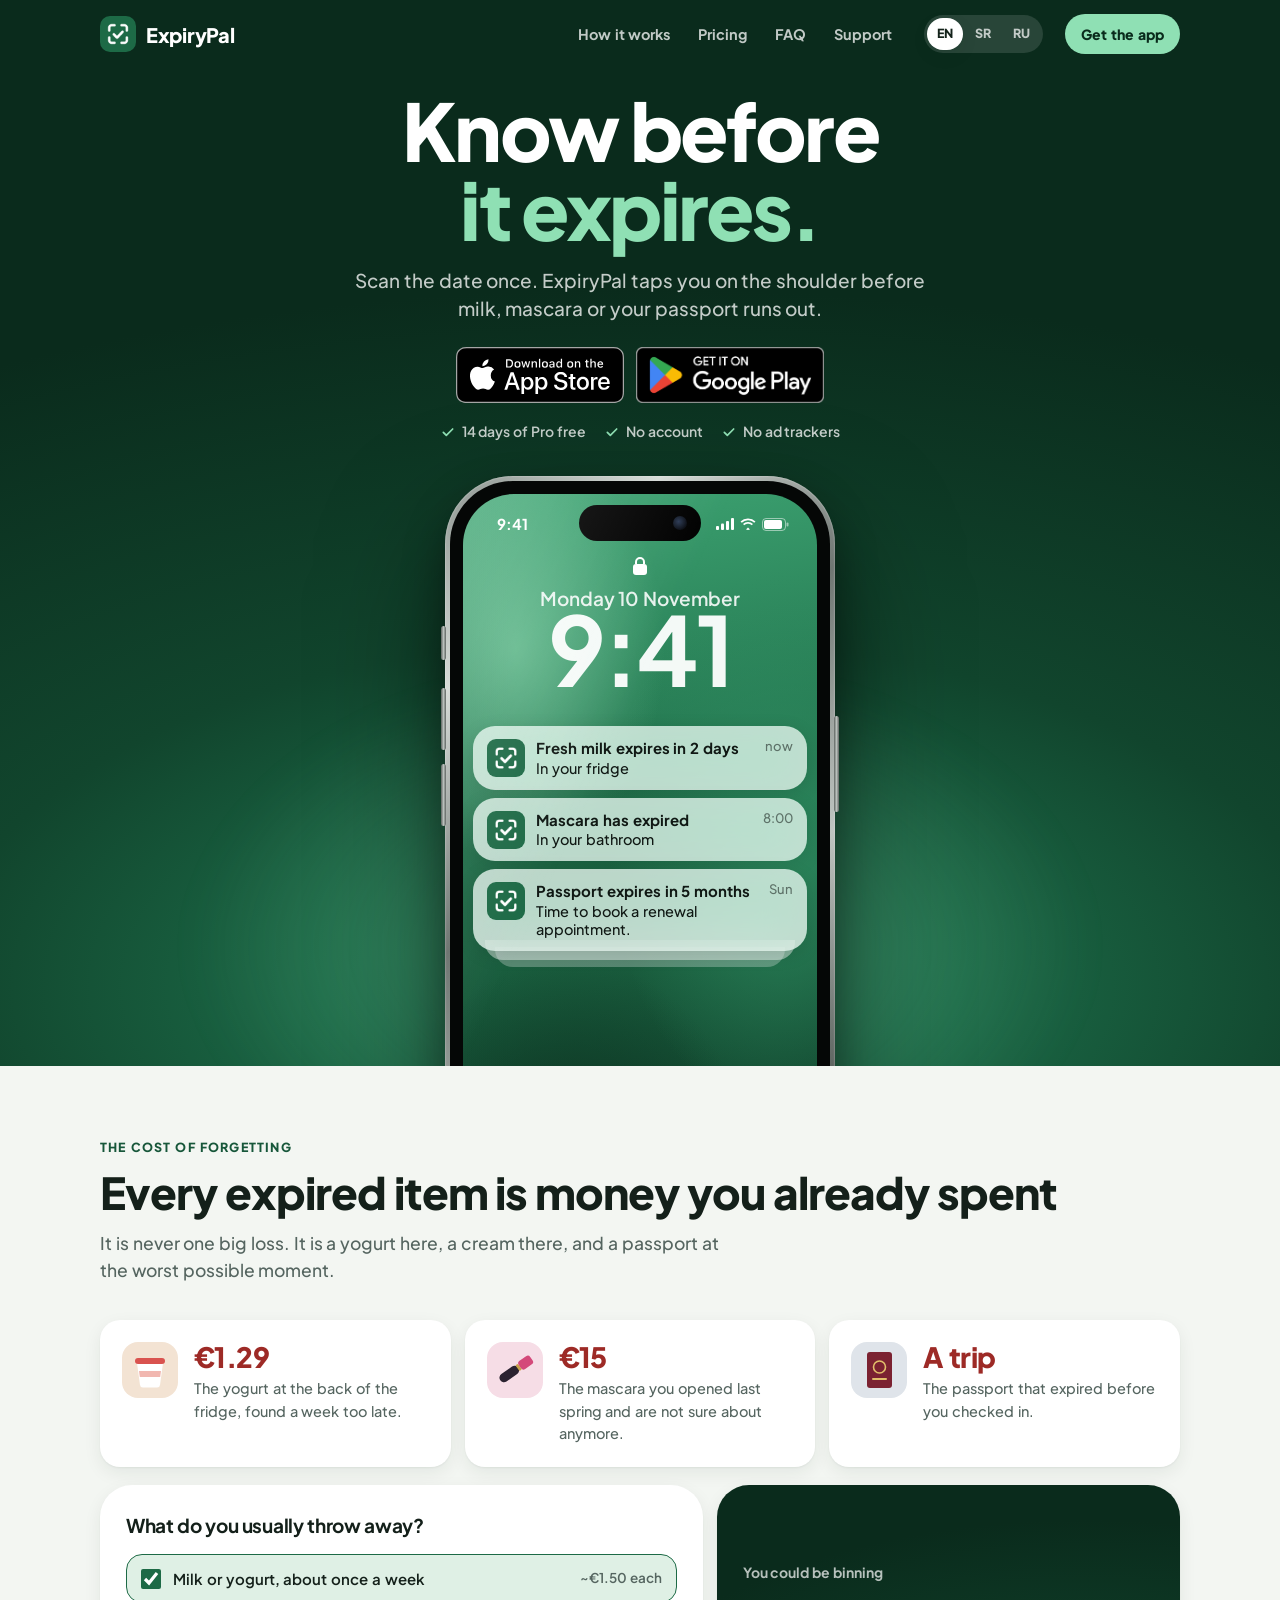
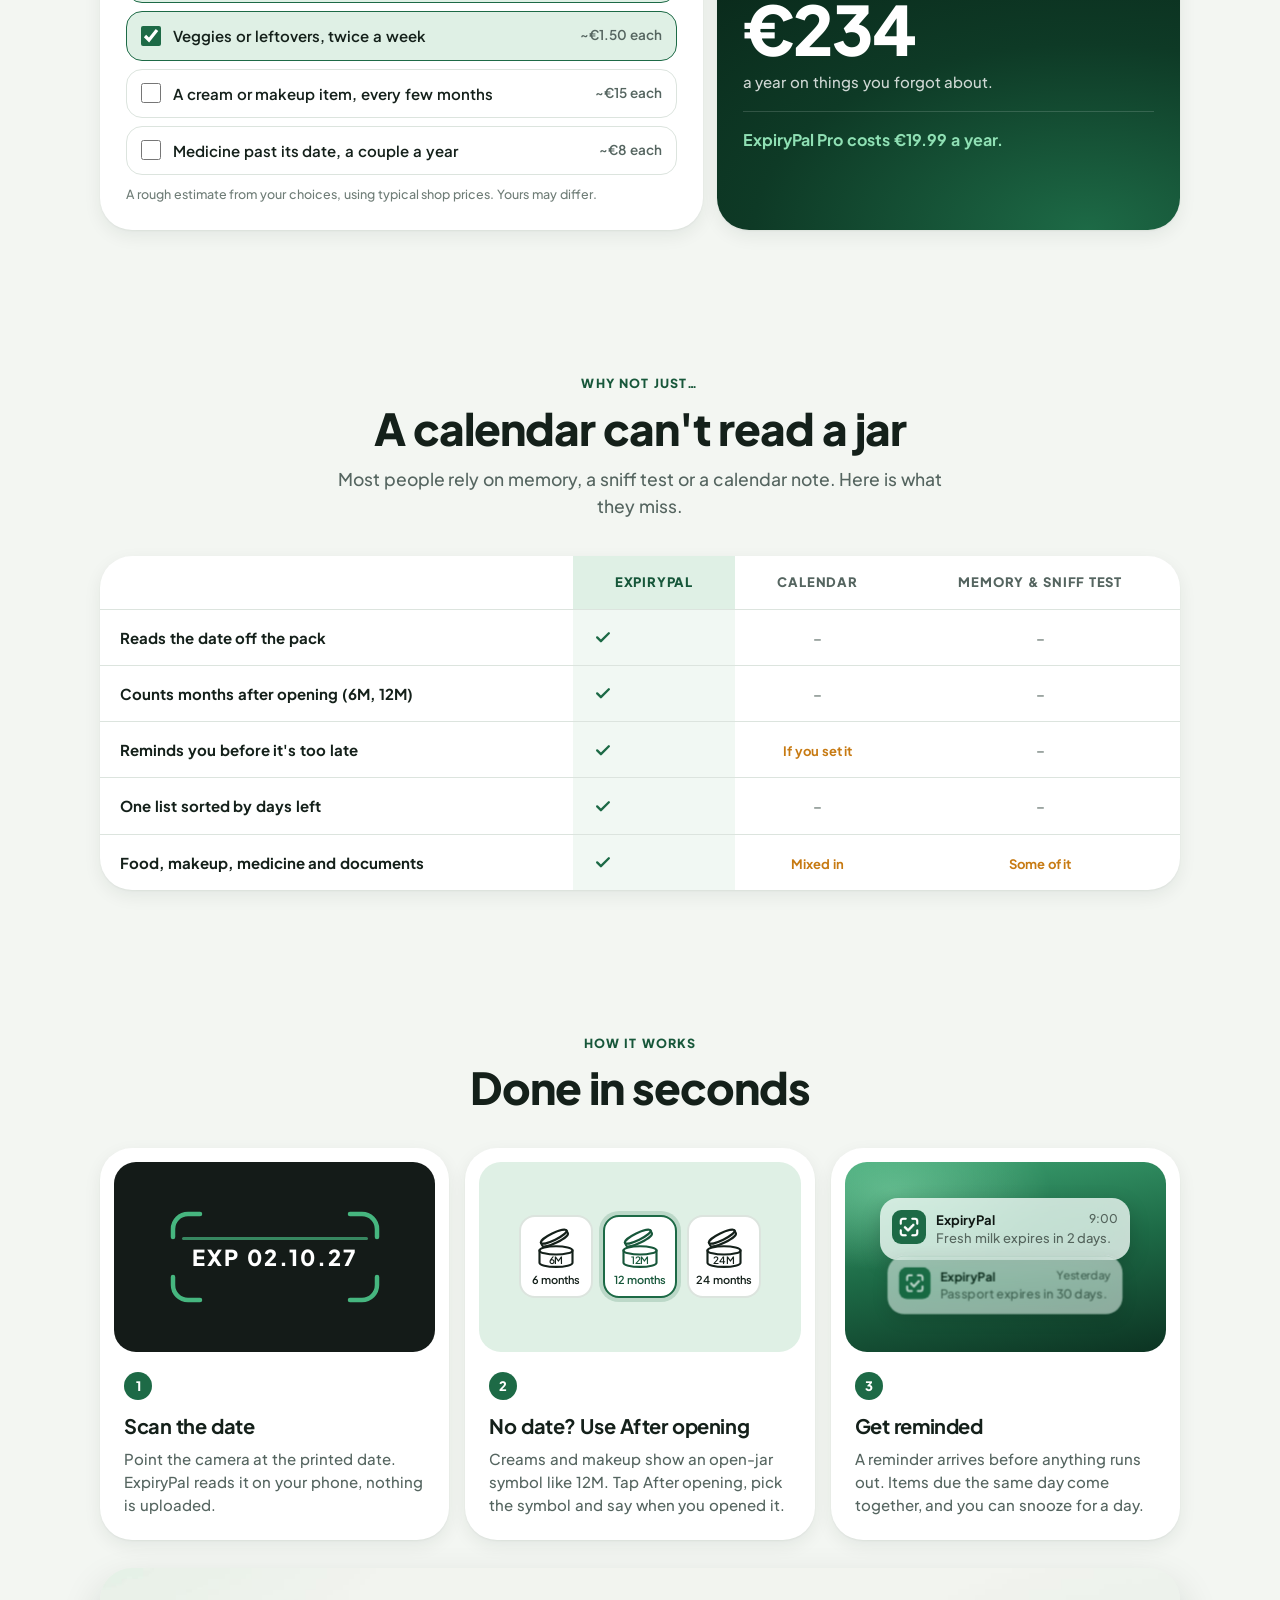
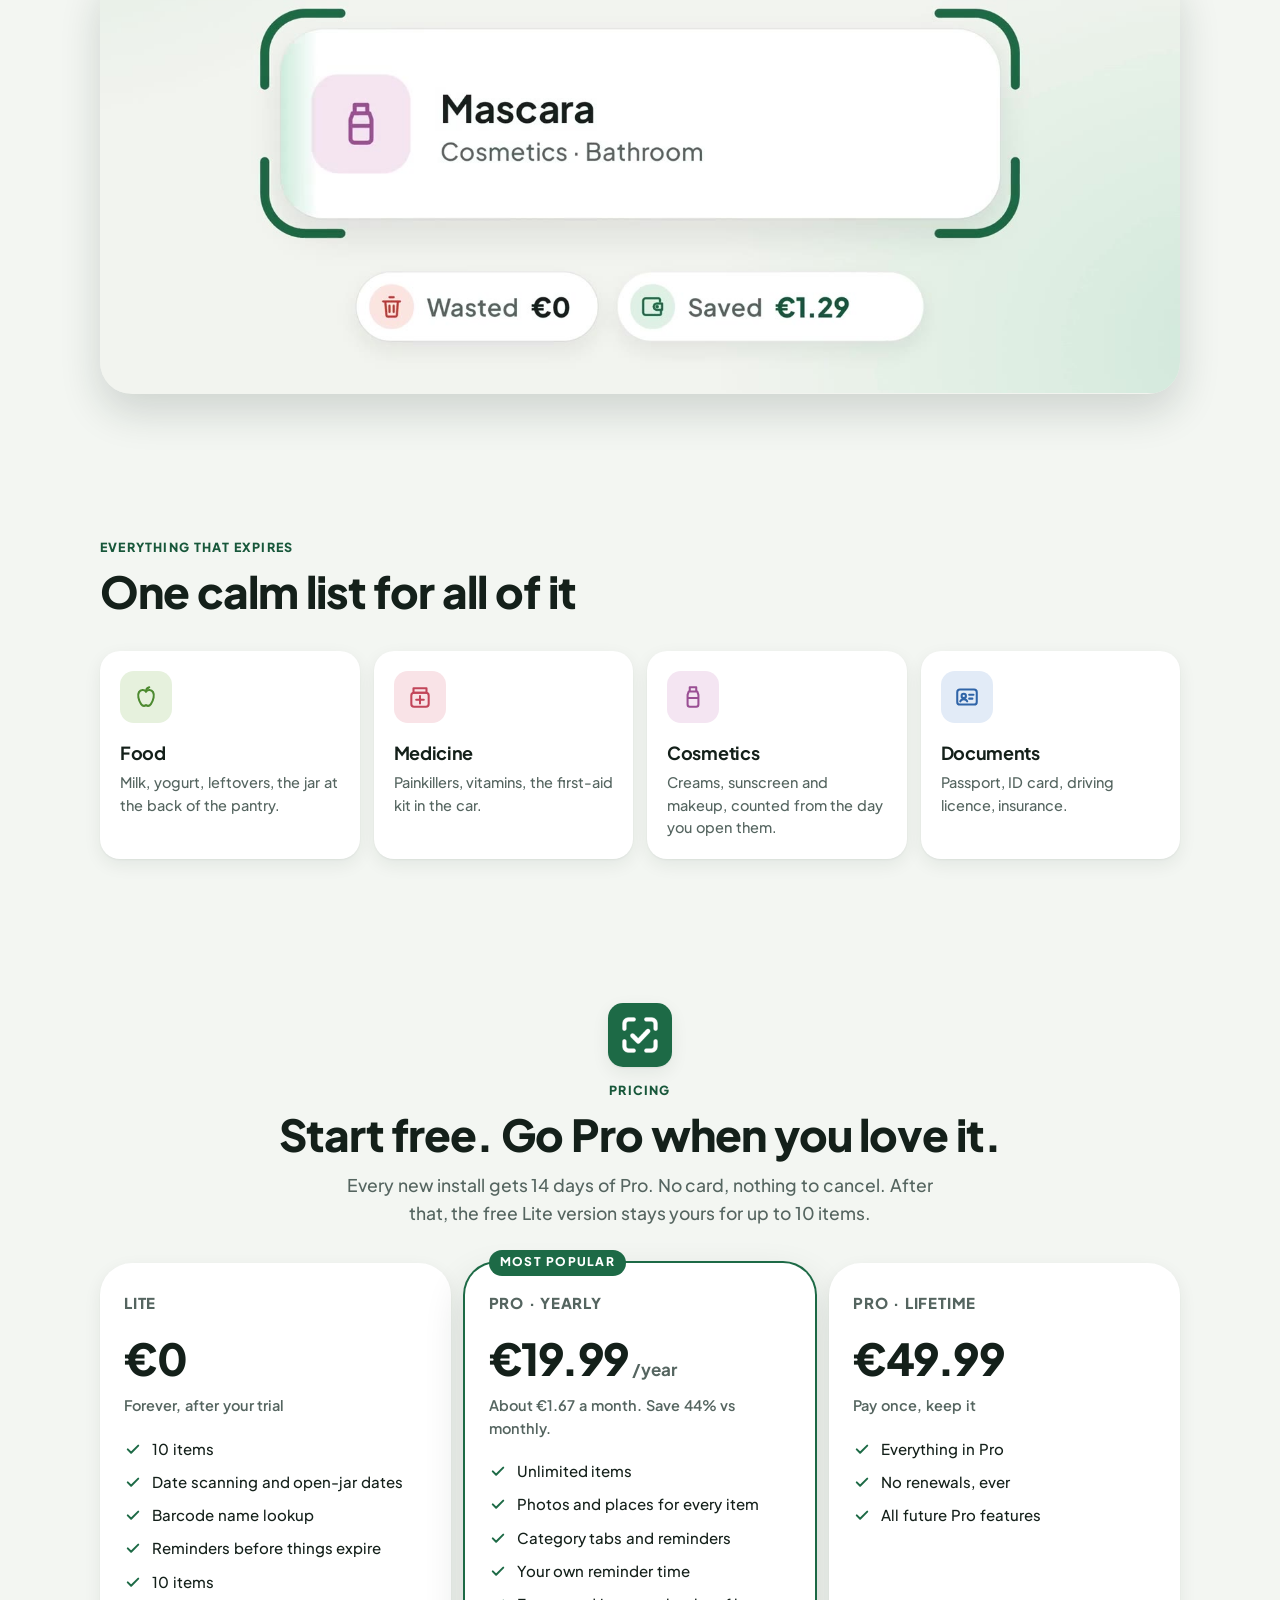
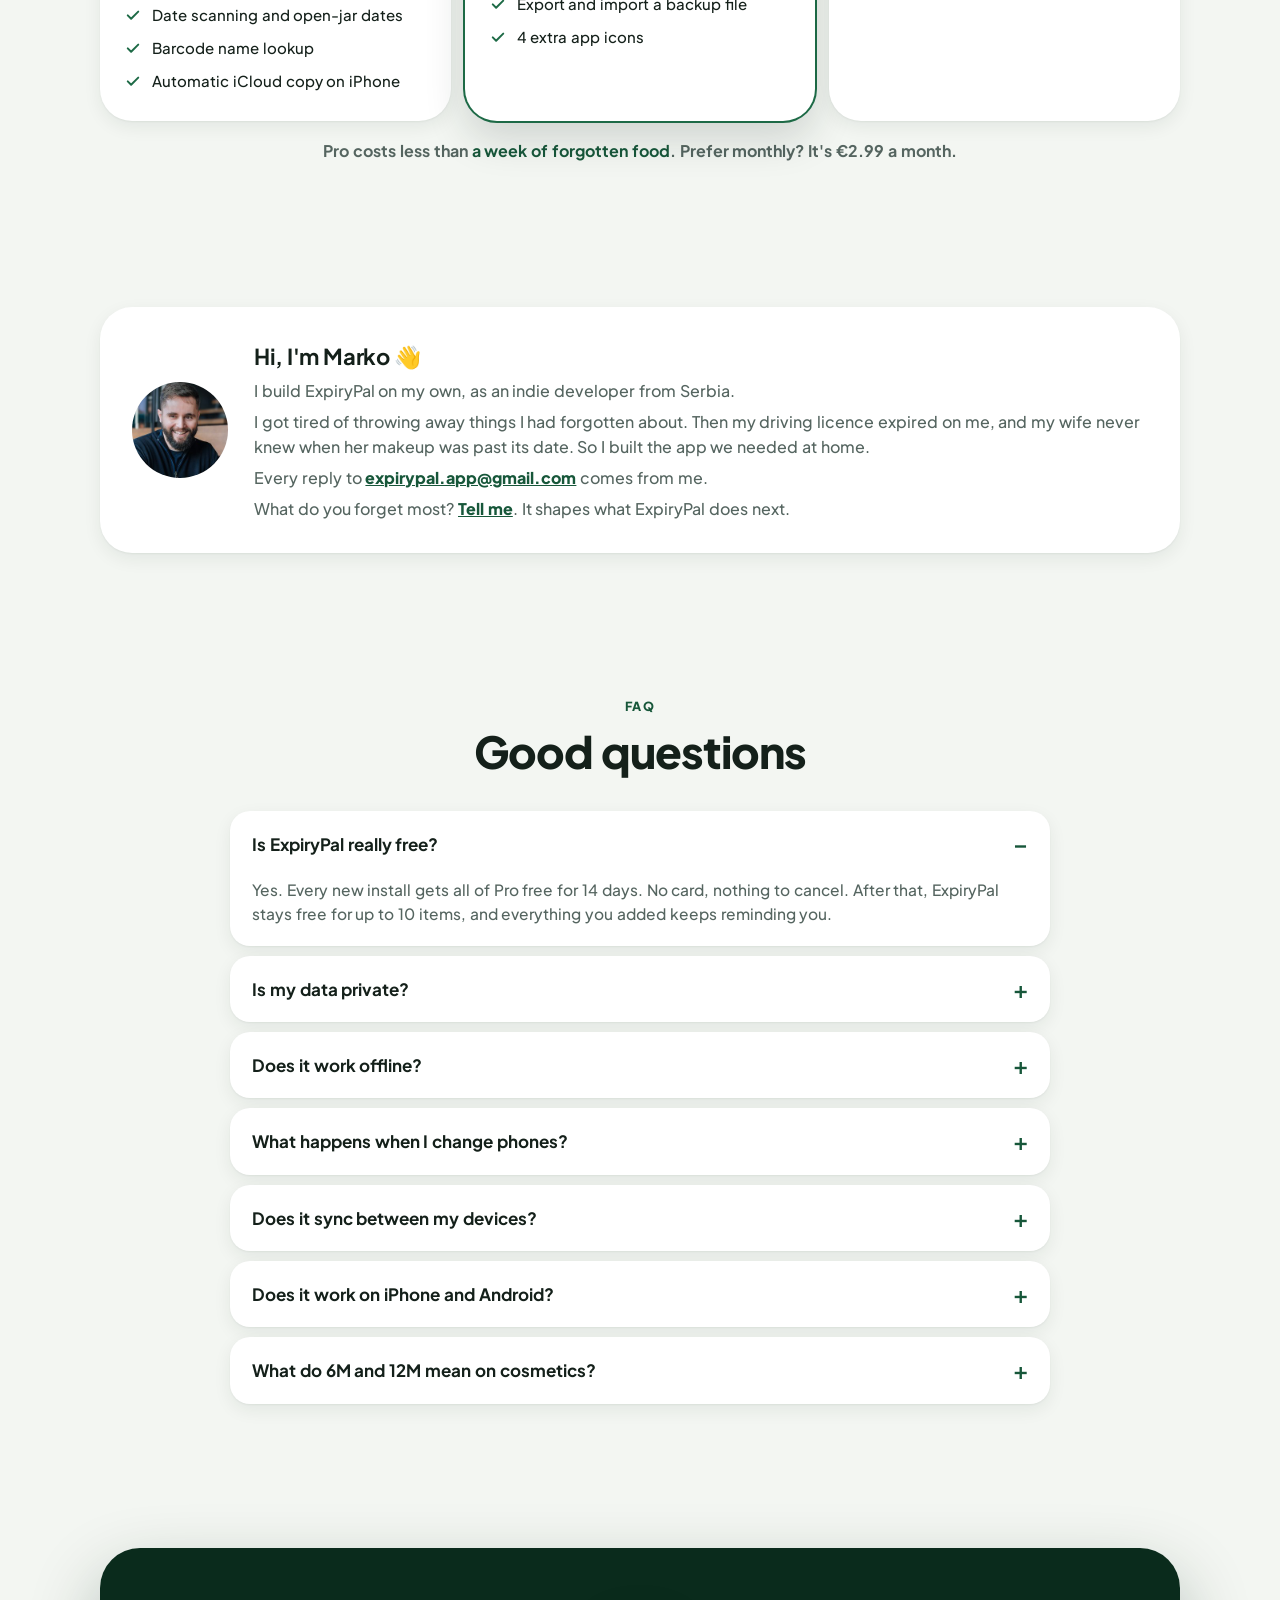
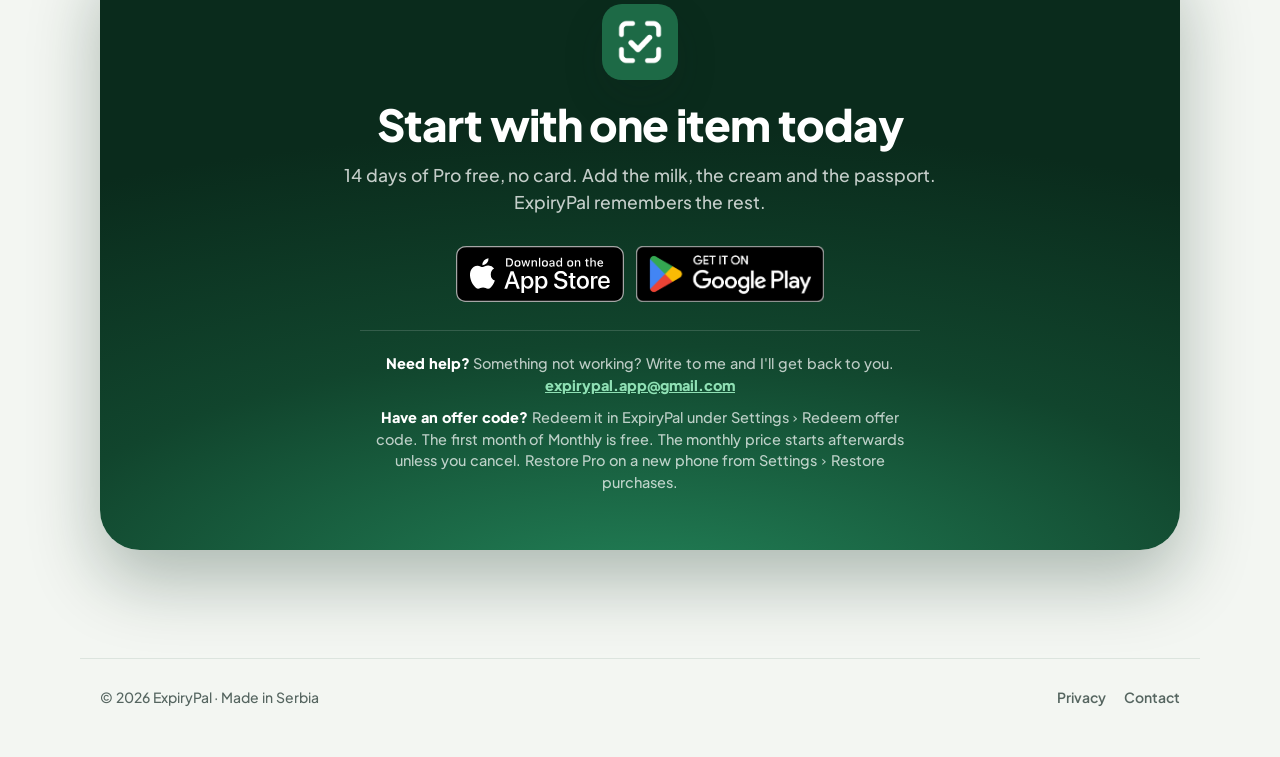
==== commit 67b0f86b: "Site: dark lock-screen hero and matching sections - Hero: dark green, realistic iPhone lock screen w" ====
--- a/index.html
+++ b/index.html
@@ -8,8 +8,8 @@
   <meta property="og:title" content="ExpiryPal – Know before it expires">
   <meta property="og:description" content="Expiry date reminders for food, makeup, medicine and documents. Scan the date, get reminded, stop binning what you paid for. 14 days of Pro free, then free for 10 items.">
   <meta property="og:image" content="https://expirypal.app/assets/og.png">
-  <meta name="theme-color" content="#f3f6f2" media="(prefers-color-scheme: light)">
-  <meta name="theme-color" content="#0e1311" media="(prefers-color-scheme: dark)">
+  <meta name="theme-color" content="#0a2b1c" media="(prefers-color-scheme: light)">
+  <meta name="theme-color" content="#0a2b1c" media="(prefers-color-scheme: dark)">
   <link rel="icon" href="/assets/icon-green.png">
   <link rel="apple-touch-icon" href="/assets/icon-green.png">
   <link rel="preload" href="/assets/fonts/PlusJakartaSans-ExtraBold.woff" as="font" type="font/woff" crossorigin>
@@ -17,9 +17,9 @@
   <link rel="alternate" hreflang="sr" href="https://expirypal.app/sr/">
   <link rel="alternate" hreflang="ru" href="https://expirypal.app/ru/">
   <link rel="alternate" hreflang="x-default" href="https://expirypal.app/">
-  <link rel="stylesheet" href="/assets/site.css?v=7">
+  <link rel="stylesheet" href="/assets/site.css?v=8">
   <!-- Cookieless, privacy-friendly site analytics (Plausible). Separate from the app. -->
   <!-- <script defer data-domain="expirypal.app" src="https://plausible.io/js/script.js"></script> -->
 </head>
-<body><header class="top"><div class="wrap"><a class="brand" href="/"><img src="/assets/icon-green.png" alt="">ExpiryPal</a><nav class="nav"><a href="#how">How it works</a><a href="#pricing">Pricing</a><a href="#faq">FAQ</a><a href="#get">Support</a></nav><div class="lang" role="navigation" aria-label="Language"><a href="/" class=on hreflang="en" lang="en">EN</a><a href="/sr/" hreflang="sr" lang="sr">SR</a><a href="/ru/" hreflang="ru" lang="ru">RU</a></div><a class="btn sm" href="#get" style="margin-left:10px">Get the app</a></div></header><main><section class="hero"><div class="wrap"><div><span class="eyebrow"><svg class="ic " width="15" height="15" viewBox="0 0 24 24" fill="none" stroke="currentColor" stroke-width="2.1" stroke-linecap="round" stroke-linejoin="round" aria-hidden="true"><path d="M12 3l1.8 5.2L19 10l-5.2 1.8L12 17l-1.8-5.2L5 10l5.2-1.8z"/><path d="M19 16l.8 2.2L22 19l-2.2.8L19 22l-.8-2.2L16 19l2.2-.8z"/></svg>Free on iPhone and Android</span><h1>Know before<br><span>it expires.</span></h1><p class="lead">Milk, mascara, medicine, your passport. ExpiryPal reminds you before they run out, so you use what you paid for instead of binning it.</p><div class="badges"><a class="sbadge" href="https://apps.apple.com/app/id6821722011?pt=129595375&ct=website&mt=8"><img src="/assets/badge-app-store.svg" alt="Download on the App Store" width="168" height="56"></a><a class="sbadge" href="https://play.google.com/store/apps/details?id=com.expirypal.app&referrer=utm_source%3Dwebsite%26utm_medium%3Dsite"><img src="/assets/badge-google-play.png" alt="Get it on Google Play" width="188" height="56"></a></div><div class="assure"><span><svg class="ic " width="16" height="16" viewBox="0 0 24 24" fill="none" stroke="currentColor" stroke-width="2.6" stroke-linecap="round" stroke-linejoin="round" aria-hidden="true"><path d="M5 12.5l4.5 4.5L19 7.5"/></svg>14 days of Pro free</span><span><svg class="ic " width="16" height="16" viewBox="0 0 24 24" fill="none" stroke="currentColor" stroke-width="2.6" stroke-linecap="round" stroke-linejoin="round" aria-hidden="true"><path d="M5 12.5l4.5 4.5L19 7.5"/></svg>No account</span><span><svg class="ic " width="16" height="16" viewBox="0 0 24 24" fill="none" stroke="currentColor" stroke-width="2.6" stroke-linecap="round" stroke-linejoin="round" aria-hidden="true"><path d="M5 12.5l4.5 4.5L19 7.5"/></svg>No ad trackers</span></div></div><div class="stage"><div class="phone"><div class="screen"><div class="island"></div><div class="sbar"><span>9:41</span><span></span></div><div class="abar"><img src="/assets/icon-green.png" alt="">ExpiryPal<span class="rb"><svg class="ic " width="15" height="15" viewBox="0 0 24 24" fill="none" stroke="currentColor" stroke-width="2.2" stroke-linecap="round" stroke-linejoin="round" aria-hidden="true"><circle cx="11" cy="11" r="7"/><path d="M20 20l-3.5-3.5"/></svg></span><span class="rb"><svg class="ic " width="15" height="15" viewBox="0 0 24 24" fill="none" stroke="currentColor" stroke-width="2" stroke-linecap="round" stroke-linejoin="round" aria-hidden="true"><circle cx="12" cy="12" r="3"/><path d="M19.4 15a1.7 1.7 0 0 0 .3 1.8l.1.1a2 2 0 1 1-2.8 2.8l-.1-.1a1.7 1.7 0 0 0-1.8-.3 1.7 1.7 0 0 0-1 1.5V21a2 2 0 1 1-4 0v-.1a1.7 1.7 0 0 0-1.1-1.5 1.7 1.7 0 0 0-1.8.3l-.1.1a2 2 0 1 1-2.8-2.8l.1-.1a1.7 1.7 0 0 0 .3-1.8 1.7 1.7 0 0 0-1.5-1H3a2 2 0 1 1 0-4h.1a1.7 1.7 0 0 0 1.5-1.1 1.7 1.7 0 0 0-.3-1.8l-.1-.1a2 2 0 1 1 2.8-2.8l.1.1a1.7 1.7 0 0 0 1.8.3H9a1.7 1.7 0 0 0 1-1.5V3a2 2 0 1 1 4 0v.1a1.7 1.7 0 0 0 1 1.5 1.7 1.7 0 0 0 1.8-.3l.1-.1a2 2 0 1 1 2.8 2.8l-.1.1a1.7 1.7 0 0 0-.3 1.8V9a1.7 1.7 0 0 0 1.5 1H21a2 2 0 1 1 0 4h-.1a1.7 1.7 0 0 0-1.5 1z"/></svg></span></div><div class="sum"><div><b><i class="dot d-exp"></i>1</b><span>Expired</span></div><div><b><i class="dot d-soon"></i>2</b><span>This week</span></div><div><b><i class="dot d-ok"></i>14</b><span>On track</span></div></div><div class="sec">NEEDS ATTENTION</div><div class="row"><div class="thumb"><svg viewBox="0 0 56 56" width="100%" height="100%" preserveAspectRatio="xMidYMid slice"><rect width="56" height="56" fill="#f6dde6"/><g transform="rotate(-35 28 28)"><rect x="10" y="23.5" width="22" height="9" rx="4.5" fill="#2b2230"/><rect x="12" y="25.5" width="16" height="1.6" rx=".8" fill="#ffffff" opacity=".35"/><rect x="31" y="24.5" width="3" height="7" rx="1" fill="#c9a24a"/><rect x="34" y="23" width="14" height="10" rx="3" fill="#d4497a"/><rect x="35.5" y="25" width="9" height="1.6" rx=".8" fill="#ffffff" opacity=".4"/></g></svg></div><div class="t"><div class="n">Mascara</div><div class="m">Bathroom · Oct 24</div></div><span class="chip exp"><svg class="ic " width="11" height="11" viewBox="0 0 24 24" fill="none" stroke="currentColor" stroke-width="2.4" stroke-linecap="round" stroke-linejoin="round" aria-hidden="true"><path d="M12 3.5L2.5 20h19z"/><path d="M12 10v4.5M12 17.2v.1"/></svg>Expired</span></div><div class="row"><div class="thumb"><svg viewBox="0 0 56 56" width="100%" height="100%" preserveAspectRatio="xMidYMid slice"><rect width="56" height="56" fill="#d9e8f5"/><path d="M19 20l4-7h10l4 7v27H19z" fill="#fff"/><path d="M23 13h10v-3H23z" fill="#3e7cc4"/><path d="M19 20h18v9H19z" fill="#3e7cc4"/><rect x="23" y="33" width="10" height="8" rx="2" fill="#bcd6ee"/></svg></div><div class="t"><div class="n">Fresh milk</div><div class="m">Fridge · Oct 28</div></div><span class="chip soon"><svg class="ic " width="11" height="11" viewBox="0 0 24 24" fill="none" stroke="currentColor" stroke-width="2.4" stroke-linecap="round" stroke-linejoin="round" aria-hidden="true"><circle cx="12" cy="12" r="8.5"/><path d="M12 7.5V12l3 2"/></svg>2 days</span></div><div class="row"><div class="thumb"><svg viewBox="0 0 56 56" width="100%" height="100%" preserveAspectRatio="xMidYMid slice"><rect width="56" height="56" fill="#f3e3d3"/><path d="M15 21h26l-3 22a3 3 0 0 1-3 2.6H21A3 3 0 0 1 18 43z" fill="#fff"/><rect x="13" y="16" width="30" height="6" rx="3" fill="#d9534f"/><path d="M17 29h22l-.8 6H17.8z" fill="#f1b7b0"/></svg></div><div class="t"><div class="n">Greek yogurt</div><div class="m">Fridge · Oct 31</div></div><span class="chip soon"><svg class="ic " width="11" height="11" viewBox="0 0 24 24" fill="none" stroke="currentColor" stroke-width="2.4" stroke-linecap="round" stroke-linejoin="round" aria-hidden="true"><circle cx="12" cy="12" r="8.5"/><path d="M12 7.5V12l3 2"/></svg>5 days</span></div><div class="sec">COMING UP</div><div class="row"><div class="thumb"><svg viewBox="0 0 56 56" width="100%" height="100%" preserveAspectRatio="xMidYMid slice"><rect width="56" height="56" fill="#fbe7c7"/><rect x="21" y="9" width="14" height="7" rx="2" fill="#2f7fc1"/><rect x="18" y="16" width="20" height="31" rx="5" fill="#ffbf3f"/><circle cx="28" cy="28" r="5" fill="#fff4d6"/><rect x="22" y="37" width="12" height="3" rx="1.5" fill="#e59a14"/></svg></div><div class="t"><div class="n">Sunscreen SPF 50</div><div class="m">Bathroom · opened</div></div><span class="chip ok">11 months</span></div><div class="row"><div class="thumb"><svg viewBox="0 0 56 56" width="100%" height="100%" preserveAspectRatio="xMidYMid slice"><rect width="56" height="56" fill="#dfe4ea"/><rect x="16" y="10" width="25" height="36" rx="3" fill="#7b2231"/><circle cx="28.5" cy="25" r="6" fill="none" stroke="#e2bf6a" stroke-width="1.6"/><rect x="21" y="36" width="15" height="2" rx="1" fill="#e2bf6a"/></svg></div><div class="t"><div class="n">Passport</div><div class="m">Documents drawer</div></div><span class="chip ok">7 years</span></div><span class="fab"><svg class="ic " width="18" height="18" viewBox="0 0 24 24" fill="none" stroke="currentColor" stroke-width="2.1" stroke-linecap="round" stroke-linejoin="round" aria-hidden="true"><path d="M4 8V6a2 2 0 0 1 2-2h2M16 4h2a2 2 0 0 1 2 2v2M20 16v2a2 2 0 0 1-2 2h-2M8 20H6a2 2 0 0 1-2-2v-2"/><path d="M8 9h8M8 12h8M8 15h5"/></svg>Scan date</span><div class="homebar"></div></div></div><div class="float f-note"><img class="logo" src="/assets/icon-green.png" alt=""><div><div class="k">ExpiryPal · now</div><div class="v">Fresh milk expires in 2 days</div></div></div><div class="float f-jar"><div class="thumb cosmetics" style="width:40px;height:40px;border-radius:11px"><svg width="32" height="32" viewBox="0 0 48 48" fill="none" stroke="currentColor" stroke-width="2.99" stroke-linejoin="round" stroke-linecap="round"><ellipse cx="24" cy="25.5" rx="18" ry="4.5"/><path d="M6 25.5V39A18 4.5 0 0 0 42 39V25.5"/><g transform="rotate(-26 21.5 10.5)"><ellipse cx="21.5" cy="10.5" rx="15.5" ry="3.8"/><path d="M6 10.5v3.4A15.5 3.8 0 0 0 37 13.9v-3.4"/></g><text x="24" y="40" text-anchor="middle" fill="currentColor" stroke="none" style="font:800 10.4px var(--font-sans);letter-spacing:-.2px">12M</text></svg></div><div><div class="k">Opened today</div><div class="v">Use within 12 months</div></div></div></div></div></section><section id="cost"><div class="wrap"><div class="head"><div class="kicker">The cost of forgetting</div><h2>Every expired item is money you already spent</h2><p class="sub">It is never one big loss. It is a yogurt here, a cream there, and a passport at the worst possible moment.</p></div><div class="costs"><div class="cost"><div class="thumb"><svg viewBox="0 0 56 56" width="100%" height="100%" preserveAspectRatio="xMidYMid slice"><rect width="56" height="56" fill="#f3e3d3"/><path d="M15 21h26l-3 22a3 3 0 0 1-3 2.6H21A3 3 0 0 1 18 43z" fill="#fff"/><rect x="13" y="16" width="30" height="6" rx="3" fill="#d9534f"/><path d="M17 29h22l-.8 6H17.8z" fill="#f1b7b0"/></svg></div><div><div class="amt">€1.29</div><p>The yogurt at the back of the fridge, found a week too late.</p></div></div><div class="cost"><div class="thumb"><svg viewBox="0 0 56 56" width="100%" height="100%"><rect width="56" height="56" fill="#f6dde6"/><g transform="rotate(-35 28 28)"><rect x="10" y="23.5" width="22" height="9" rx="4.5" fill="#2b2230"/><rect x="31" y="24.5" width="3" height="7" rx="1" fill="#c9a24a"/><rect x="34" y="23" width="14" height="10" rx="3" fill="#d4497a"/></g></svg></div><div><div class="amt">€15</div><p>The mascara you opened last spring and are not sure about anymore.</p></div></div><div class="cost"><div class="thumb"><svg viewBox="0 0 56 56" width="100%" height="100%" preserveAspectRatio="xMidYMid slice"><rect width="56" height="56" fill="#dfe4ea"/><rect x="16" y="10" width="25" height="36" rx="3" fill="#7b2231"/><circle cx="28.5" cy="25" r="6" fill="none" stroke="#e2bf6a" stroke-width="1.6"/><rect x="21" y="36" width="15" height="2" rx="1" fill="#e2bf6a"/></svg></div><div><div class="amt">A trip</div><p>The passport that expired before you checked in.</p></div></div></div><div class="calc"><div class="box"><h3>What do you usually throw away?</h3><label class="opt"><input type="checkbox" data-y="78" checked>Milk or yogurt, about once a week<span class="p">~€1.50 each</span></label><label class="opt"><input type="checkbox" data-y="156" checked>Veggies or leftovers, twice a week<span class="p">~€1.50 each</span></label><label class="opt"><input type="checkbox" data-y="45">A cream or makeup item, every few months<span class="p">~€15 each</span></label><label class="opt"><input type="checkbox" data-y="16">Medicine past its date, a couple a year<span class="p">~€8 each</span></label><p class="fine">A rough estimate from your choices, using typical shop prices. Yours may differ.</p></div><div class="box result"><div class="k">You could be binning</div><div class="big" id="total">€234</div><p>a year on things you forgot about.</p><div class="vs">ExpiryPal Pro costs €19.99 a year.</div></div></div></div></section><section id="why"><div class="wrap"><div class="head center"><div class="kicker">Why not just…</div><h2>A calendar can't read a jar</h2><p class="sub">Most people rely on memory, a sniff test or a calendar note. Here is what they miss.</p></div><div class="compare"><table><tr><th></th><th class="me">ExpiryPal</th><th>Calendar</th><th>Memory<span class="hide-m"> &amp; sniff test</span></th></tr><tr><td>Reads the date off the pack</td><td class="me"><span class="y"><svg class="ic " width="20" height="20" viewBox="0 0 24 24" fill="none" stroke="currentColor" stroke-width="2.8" stroke-linecap="round" stroke-linejoin="round" aria-hidden="true"><path d="M5 12.5l4.5 4.5L19 7.5"/></svg></span></td><td><span class="n">–</span></td><td><span class="n">–</span></td></tr><tr><td>Counts months after opening (6M, 12M)</td><td class="me"><span class="y"><svg class="ic " width="20" height="20" viewBox="0 0 24 24" fill="none" stroke="currentColor" stroke-width="2.8" stroke-linecap="round" stroke-linejoin="round" aria-hidden="true"><path d="M5 12.5l4.5 4.5L19 7.5"/></svg></span></td><td><span class="n">–</span></td><td><span class="n">–</span></td></tr><tr><td>Reminds you before it's too late</td><td class="me"><span class="y"><svg class="ic " width="20" height="20" viewBox="0 0 24 24" fill="none" stroke="currentColor" stroke-width="2.8" stroke-linecap="round" stroke-linejoin="round" aria-hidden="true"><path d="M5 12.5l4.5 4.5L19 7.5"/></svg></span></td><td><span class="half">If you set it</span></td><td><span class="n">–</span></td></tr><tr><td>One list sorted by days left</td><td class="me"><span class="y"><svg class="ic " width="20" height="20" viewBox="0 0 24 24" fill="none" stroke="currentColor" stroke-width="2.8" stroke-linecap="round" stroke-linejoin="round" aria-hidden="true"><path d="M5 12.5l4.5 4.5L19 7.5"/></svg></span></td><td><span class="n">–</span></td><td><span class="n">–</span></td></tr><tr><td>Food, makeup, medicine and documents</td><td class="me"><span class="y"><svg class="ic " width="20" height="20" viewBox="0 0 24 24" fill="none" stroke="currentColor" stroke-width="2.8" stroke-linecap="round" stroke-linejoin="round" aria-hidden="true"><path d="M5 12.5l4.5 4.5L19 7.5"/></svg></span></td><td><span class="half">Mixed in</span></td><td><span class="half">Some of it</span></td></tr></table></div></div></section><section id="how"><div class="wrap"><div class="head center"><div class="kicker">How it works</div><h2>Done in seconds</h2></div><div class="steps"><div class="step"><div class="art cam"><div class="vf"><svg width="210" height="92" viewBox="0 0 210 92" fill="none" stroke="#46b67f" stroke-width="4.5" stroke-linecap="round"><path d="M3 26V18A15 15 0 0 1 18 3h12M180 3h12a15 15 0 0 1 15 15v8M207 66v8a15 15 0 0 1-15 15h-12M30 89H18A15 15 0 0 1 3 74v-8"/></svg><span class="hl"></span>EXP 02.10.27</div></div><span class="n">1</span><h3>Scan the date</h3><p>Point the camera at the printed date. ExpiryPal reads it on your phone, nothing is uploaded.</p></div><div class="step"><div class="art jar"><div class="jars"><div class="jt"><svg width="44" height="44" viewBox="0 0 48 48" fill="none" stroke="currentColor" stroke-width="2.33" stroke-linejoin="round" stroke-linecap="round"><ellipse cx="24" cy="25.5" rx="18" ry="4.5"/><path d="M6 25.5V39A18 4.5 0 0 0 42 39V25.5"/><g transform="rotate(-26 21.5 10.5)"><ellipse cx="21.5" cy="10.5" rx="15.5" ry="3.8"/><path d="M6 10.5v3.4A15.5 3.8 0 0 0 37 13.9v-3.4"/></g><text x="24" y="40" text-anchor="middle" fill="currentColor" stroke="none" style="font:800 12px var(--font-sans);letter-spacing:-.2px">6M</text></svg>6 months</div><div class="jt on"><svg width="44" height="44" viewBox="0 0 48 48" fill="none" stroke="currentColor" stroke-width="2.33" stroke-linejoin="round" stroke-linecap="round"><ellipse cx="24" cy="25.5" rx="18" ry="4.5"/><path d="M6 25.5V39A18 4.5 0 0 0 42 39V25.5"/><g transform="rotate(-26 21.5 10.5)"><ellipse cx="21.5" cy="10.5" rx="15.5" ry="3.8"/><path d="M6 10.5v3.4A15.5 3.8 0 0 0 37 13.9v-3.4"/></g><text x="24" y="40" text-anchor="middle" fill="currentColor" stroke="none" style="font:800 10.4px var(--font-sans);letter-spacing:-.2px">12M</text></svg>12 months</div><div class="jt"><svg width="44" height="44" viewBox="0 0 48 48" fill="none" stroke="currentColor" stroke-width="2.33" stroke-linejoin="round" stroke-linecap="round"><ellipse cx="24" cy="25.5" rx="18" ry="4.5"/><path d="M6 25.5V39A18 4.5 0 0 0 42 39V25.5"/><g transform="rotate(-26 21.5 10.5)"><ellipse cx="21.5" cy="10.5" rx="15.5" ry="3.8"/><path d="M6 10.5v3.4A15.5 3.8 0 0 0 37 13.9v-3.4"/></g><text x="24" y="40" text-anchor="middle" fill="currentColor" stroke="none" style="font:800 10.4px var(--font-sans);letter-spacing:-.2px">24M</text></svg>24 months</div></div></div><span class="n">2</span><h3>No date? Pick the jar</h3><p>Creams and makeup show an open-jar symbol like 12M. Tap the one on the pack and say when you opened it.</p></div><div class="step"><div class="art bell"><div><div class="note"><img src="/assets/icon-green.png" alt=""><div style="flex:1"><b>ExpiryPal<i>9:00</i></b><span>Fresh milk expires in 2 days.</span></div></div><div class="note"><img src="/assets/icon-green.png" alt=""><div style="flex:1"><b>ExpiryPal<i>Yesterday</i></b><span>Passport expires in 30 days.</span></div></div></div></div><span class="n">3</span><h3>Get reminded</h3><p>A reminder arrives before anything runs out. Items due the same day come together, and you can snooze for a day.</p></div></div><div style="margin-top:28px"><div class="video"><video src="/assets/expirypal-header.mp4" autoplay muted loop playsinline preload="metadata" poster="/assets/expirypal-header-poster.jpg"></video></div></div></div></section><section id="everything"><div class="wrap"><div class="head"><div class="kicker">Everything that expires</div><h2>One calm list for all of it</h2></div><div class="cats"><div class="cat"><div class="thumb food"><svg class="ic " width="26" height="26" viewBox="0 0 24 24" fill="none" stroke="currentColor" stroke-width="1.9" stroke-linecap="round" stroke-linejoin="round" aria-hidden="true"><path d="M12 7c-1.5-2-5-2-6.5.5S5 15 7.5 18.5c1.3 1.8 3 2 4.5 1 1.5 1 3.2.8 4.5-1C19 15 20 10 18.5 7.5S13.5 5 12 7z"/><path d="M12 7c0-2 1-3.5 3-4"/></svg></div><h3>Food</h3><p>Milk, yogurt, leftovers, the jar at the back of the pantry.</p></div><div class="cat"><div class="thumb medicine"><svg class="ic " width="26" height="26" viewBox="0 0 24 24" fill="none" stroke="currentColor" stroke-width="1.9" stroke-linecap="round" stroke-linejoin="round" aria-hidden="true"><rect x="4" y="8" width="16" height="13" rx="2.5"/><path d="M6 4h12v4H6zM12 11v7M8.5 14.5h7"/></svg></div><h3>Medicine</h3><p>Painkillers, vitamins, the first-aid kit in the car.</p></div><div class="cat"><div class="thumb cosmetics"><svg class="ic " width="26" height="26" viewBox="0 0 24 24" fill="none" stroke="currentColor" stroke-width="1.9" stroke-linecap="round" stroke-linejoin="round" aria-hidden="true"><path d="M9 3h6v4H9zM8 7h8l1 3v9a2 2 0 0 1-2 2H9a2 2 0 0 1-2-2v-9z"/><path d="M7.5 13h9"/></svg></div><h3>Cosmetics</h3><p>Creams, sunscreen and makeup, counted from the day you open them.</p></div><div class="cat"><div class="thumb documents"><svg class="ic " width="26" height="26" viewBox="0 0 24 24" fill="none" stroke="currentColor" stroke-width="1.9" stroke-linecap="round" stroke-linejoin="round" aria-hidden="true"><rect x="3" y="5" width="18" height="14" rx="2.5"/><circle cx="9" cy="11" r="2"/><path d="M5.8 16c.6-1.4 1.8-2 3.2-2s2.6.6 3.2 2M14 10h4M14 13.5h3"/></svg></div><h3>Documents</h3><p>Passport, ID card, driving licence, insurance.</p></div></div></div></section><section id="pricing"><div class="wrap"><div class="head center"><img class="pmark" src="/assets/icon-green.png" alt="" width="64" height="64"><div class="kicker">Pricing</div><h2>Start free. Go Pro when you love it.</h2><p class="sub">Every new install gets 14 days of Pro. No card, nothing to cancel. After that, the free Lite version stays yours for up to 10 items.</p></div><div class="plans"><div class="plan"><div class="nm">Lite</div><div class="price">€0</div><div class="per">Forever, after your trial</div><ul><li><svg class="ic " width="18" height="18" viewBox="0 0 24 24" fill="none" stroke="currentColor" stroke-width="2.6" stroke-linecap="round" stroke-linejoin="round" aria-hidden="true"><path d="M5 12.5l4.5 4.5L19 7.5"/></svg>10 items</li><li><svg class="ic " width="18" height="18" viewBox="0 0 24 24" fill="none" stroke="currentColor" stroke-width="2.6" stroke-linecap="round" stroke-linejoin="round" aria-hidden="true"><path d="M5 12.5l4.5 4.5L19 7.5"/></svg>Date scanning and open-jar dates</li><li><svg class="ic " width="18" height="18" viewBox="0 0 24 24" fill="none" stroke="currentColor" stroke-width="2.6" stroke-linecap="round" stroke-linejoin="round" aria-hidden="true"><path d="M5 12.5l4.5 4.5L19 7.5"/></svg>Barcode name lookup</li><li><svg class="ic " width="18" height="18" viewBox="0 0 24 24" fill="none" stroke="currentColor" stroke-width="2.6" stroke-linecap="round" stroke-linejoin="round" aria-hidden="true"><path d="M5 12.5l4.5 4.5L19 7.5"/></svg>Reminders before things expire</li></ul></div><div class="plan best"><span class="tag gold-pill">MOST POPULAR</span><div class="nm">Pro · Yearly</div><div class="price">€19.99<small> /year</small></div><div class="per">About €1.67 a month. Save 44% vs monthly.</div><ul><li><svg class="ic " width="18" height="18" viewBox="0 0 24 24" fill="none" stroke="currentColor" stroke-width="2.6" stroke-linecap="round" stroke-linejoin="round" aria-hidden="true"><path d="M5 12.5l4.5 4.5L19 7.5"/></svg>Unlimited items</li><li><svg class="ic " width="18" height="18" viewBox="0 0 24 24" fill="none" stroke="currentColor" stroke-width="2.6" stroke-linecap="round" stroke-linejoin="round" aria-hidden="true"><path d="M5 12.5l4.5 4.5L19 7.5"/></svg>Photos and places for every item</li><li><svg class="ic " width="18" height="18" viewBox="0 0 24 24" fill="none" stroke="currentColor" stroke-width="2.6" stroke-linecap="round" stroke-linejoin="round" aria-hidden="true"><path d="M5 12.5l4.5 4.5L19 7.5"/></svg>Category tabs and reminders</li><li><svg class="ic " width="18" height="18" viewBox="0 0 24 24" fill="none" stroke="currentColor" stroke-width="2.6" stroke-linecap="round" stroke-linejoin="round" aria-hidden="true"><path d="M5 12.5l4.5 4.5L19 7.5"/></svg>Your own reminder time</li><li><svg class="ic " width="18" height="18" viewBox="0 0 24 24" fill="none" stroke="currentColor" stroke-width="2.6" stroke-linecap="round" stroke-linejoin="round" aria-hidden="true"><path d="M5 12.5l4.5 4.5L19 7.5"/></svg>Backup to a file</li><li><svg class="ic " width="18" height="18" viewBox="0 0 24 24" fill="none" stroke="currentColor" stroke-width="2.6" stroke-linecap="round" stroke-linejoin="round" aria-hidden="true"><path d="M5 12.5l4.5 4.5L19 7.5"/></svg>4 extra app icons</li></ul></div><div class="plan"><div class="nm">Pro · Lifetime</div><div class="price">€49.99</div><div class="per">Pay once, keep it</div><ul><li><svg class="ic " width="18" height="18" viewBox="0 0 24 24" fill="none" stroke="currentColor" stroke-width="2.6" stroke-linecap="round" stroke-linejoin="round" aria-hidden="true"><path d="M5 12.5l4.5 4.5L19 7.5"/></svg>Everything in Pro</li><li><svg class="ic " width="18" height="18" viewBox="0 0 24 24" fill="none" stroke="currentColor" stroke-width="2.6" stroke-linecap="round" stroke-linejoin="round" aria-hidden="true"><path d="M5 12.5l4.5 4.5L19 7.5"/></svg>No renewals, ever</li><li><svg class="ic " width="18" height="18" viewBox="0 0 24 24" fill="none" stroke="currentColor" stroke-width="2.6" stroke-linecap="round" stroke-linejoin="round" aria-hidden="true"><path d="M5 12.5l4.5 4.5L19 7.5"/></svg>All future Pro features</li></ul></div></div><p class="value">Pro costs less than <b>a week of forgotten food</b>. Prefer monthly? It's €2.99 a month.</p></div></section><section id="maker"><div class="wrap"><div class="maker"><div class="avatar">M</div><div><h3>Hi, I'm Marko 👋</h3><p>I build ExpiryPal on my own, as an indie developer from Serbia.</p><p>I got tired of throwing away things I had forgotten about. Then my driving licence expired on me, and my wife never knew when her makeup was past its date. So I built the app we needed at home.</p><p>Every reply to <a href="mailto:expirypal.app@gmail.com">expirypal.app@gmail.com</a> comes from me.</p><p>What do you forget most? <a href="mailto:expirypal.app@gmail.com?subject=What%20I%20forget%20most">Tell me</a>. It shapes what ExpiryPal does next.</p></div></div></div></section><section id="faq"><div class="wrap"><div class="head center"><div class="kicker">FAQ</div><h2>Good questions</h2></div><div class="faq" style="max-width:820px;margin:0 auto"><details open><summary>Is ExpiryPal really free?</summary><p>Yes. Every new install gets all of Pro free for 14 days. No card, nothing to cancel. After that, ExpiryPal stays free for up to 10 items, and everything you added keeps reminding you.</p></details><details><summary>Is my data private?</summary><p>Yes. There is no account, dates are read on the device, and we never see your items or photos. The app has no ad or analytics trackers. To run subscriptions it shares an anonymous ID and a few app details with RevenueCat, and a barcode you scan is looked up in public product databases. Read the <a href="/privacy.html" hreflang="en">privacy policy</a>.</p></details><details><summary>Does it work offline?</summary><p>Yes. Dates are read on your phone and reminders are scheduled on your phone, so neither needs the internet. Only looking up a product name from its barcode needs a connection.</p></details><details><summary>What happens when I change phones?</summary><p>On iPhone, ExpiryPal keeps a copy of your list (without photos) in your own iCloud and offers to restore it the first time you open the app on a new iPhone. On any phone, Pro can also export your items to a file. Restore Pro itself from Settings › Restore purchases.</p></details><details><summary>Does it sync between my devices?</summary><p>Not live. There is no account, so each phone keeps its own list. On iPhone, the iCloud copy is used to bring your list back on a new phone, not to sync two phones at once.</p></details><details><summary>Does it work on iPhone and Android?</summary><p>Yes, ExpiryPal is on the App Store and Google Play.</p></details><details><summary>What do 6M and 12M mean on cosmetics?</summary><p>It is the period-after-opening symbol: a small open jar with a number of months. 12M means use it within 12 months of opening. Pick the symbol in ExpiryPal, say when you opened it, and it works out the date.</p></details></div></div></section><section id="get"><div class="wrap"><div class="cta"><img class="logo" src="/assets/icon-green.png" alt=""><h2>Start with one item today</h2><p class="sub" style="margin:0 auto">14 days of Pro free, no card. Add the milk, the cream and the passport. ExpiryPal remembers the rest.</p><div class="badges"><a class="sbadge" href="https://apps.apple.com/app/id6821722011?pt=129595375&ct=website&mt=8"><img src="/assets/badge-app-store.svg" alt="Download on the App Store" width="168" height="56"></a><a class="sbadge" href="https://play.google.com/store/apps/details?id=com.expirypal.app&referrer=utm_source%3Dwebsite%26utm_medium%3Dsite"><img src="/assets/badge-google-play.png" alt="Get it on Google Play" width="188" height="56"></a></div><div class="cta-more"><p><b>Need help?</b> Something not working? Write to me and I'll get back to you. <a href="mailto:expirypal.app@gmail.com">expirypal.app@gmail.com</a></p><p><b>Have an offer code?</b> Redeem it in ExpiryPal under Settings › Redeem offer code. The first month of Monthly is free. The monthly price starts afterwards unless you cancel. Restore Pro on a new phone from Settings › Restore purchases.</p></div></div></div></section></main><footer><div class="wrap"><span>© 2026 ExpiryPal · Made in Serbia</span><div class="links"><a href="/privacy.html">Privacy</a><a href="mailto:expirypal.app@gmail.com">Contact</a></div></div></footer><script>(function(){var t=document.querySelector(".top");if(!t)return;function f(){t.classList.toggle("scrolled",window.scrollY>4)}f();window.addEventListener("scroll",f,{passive:true})})();</script><script>(function(){var b=document.querySelectorAll('.calc input'),t=document.getElementById('total');function u(){var s=0;b.forEach(function(i){if(i.checked)s+=+i.dataset.y});t.textContent='€'+s}b.forEach(function(i){i.addEventListener('change',u)});u()})();</script></body>
+<body><header class="top onhero"><div class="wrap"><a class="brand" href="/"><img src="/assets/icon-green.png" alt="">ExpiryPal</a><nav class="nav"><a href="#how">How it works</a><a href="#pricing">Pricing</a><a href="#faq">FAQ</a><a href="#get">Support</a></nav><div class="lang" role="navigation" aria-label="Language"><a href="/" class=on hreflang="en" lang="en">EN</a><a href="/sr/" hreflang="sr" lang="sr">SR</a><a href="/ru/" hreflang="ru" lang="ru">RU</a></div><a class="btn sm" href="#get" style="margin-left:10px">Get the app</a></div></header><main><section class="hero lh"><div class="wrap lh-copy"><h1>Know before<br><span>it expires.</span></h1><p class="lead">Scan the date once. ExpiryPal taps you on the shoulder before milk, mascara or your passport runs out.</p><div class="badges"><a class="sbadge" href="https://apps.apple.com/app/id6821722011?pt=129595375&ct=website&mt=8"><img src="/assets/badge-app-store.svg" alt="Download on the App Store" width="168" height="56"></a><a class="sbadge" href="https://play.google.com/store/apps/details?id=com.expirypal.app&referrer=utm_source%3Dwebsite%26utm_medium%3Dsite"><img src="/assets/badge-google-play.png" alt="Get it on Google Play" width="188" height="56"></a></div><div class="assure"><span><svg class="ic " width="16" height="16" viewBox="0 0 24 24" fill="none" stroke="currentColor" stroke-width="2.6" stroke-linecap="round" stroke-linejoin="round" aria-hidden="true"><path d="M5 12.5l4.5 4.5L19 7.5"/></svg>14 days of Pro free</span><span><svg class="ic " width="16" height="16" viewBox="0 0 24 24" fill="none" stroke="currentColor" stroke-width="2.6" stroke-linecap="round" stroke-linejoin="round" aria-hidden="true"><path d="M5 12.5l4.5 4.5L19 7.5"/></svg>No account</span><span><svg class="ic " width="16" height="16" viewBox="0 0 24 24" fill="none" stroke="currentColor" stroke-width="2.6" stroke-linecap="round" stroke-linejoin="round" aria-hidden="true"><path d="M5 12.5l4.5 4.5L19 7.5"/></svg>No ad trackers</span></div></div><div class="lh-stage" aria-hidden="true"><div class="iph"><i class="hb act"></i><i class="hb vu"></i><i class="hb vd"></i><i class="hb pw"></i><div class="bez"><div class="scr"><div class="isl"></div><div class="sb"><span>9:41</span><span class="r"><svg width="18" height="12" viewBox="0 0 18 12" fill="#fff"><rect x="0" y="8" width="3" height="4" rx="1"/><rect x="5" y="5.5" width="3" height="6.5" rx="1"/><rect x="10" y="3" width="3" height="9" rx="1"/><rect x="15" y="0" width="3" height="12" rx="1"/></svg><svg width="16" height="12" viewBox="0 0 16 12" fill="#fff"><path d="M8 2.2c2.4 0 4.6.9 6.2 2.5l1.3-1.3A10.6 10.6 0 0 0 8 .4 10.6 10.6 0 0 0 .5 3.4l1.3 1.3A8.8 8.8 0 0 1 8 2.2zm0 3.6c1.4 0 2.7.5 3.7 1.5l1.3-1.3A7 7 0 0 0 8 4a7 7 0 0 0-5 2l1.3 1.3c1-1 2.3-1.5 3.7-1.5zM8 9.4l-2 2 2 .6 2-.6z"/></svg><svg width="27" height="13" viewBox="0 0 27 13"><rect x=".5" y=".5" width="23" height="12" rx="3.5" fill="none" stroke="rgba(255,255,255,.5)"/><rect x="2" y="2" width="18" height="9" rx="2" fill="#fff"/><rect x="24.5" y="4.5" width="2" height="4" rx="1" fill="rgba(255,255,255,.5)"/></svg></span></div><svg class="lk" width="16" height="20" viewBox="0 0 16 20" fill="#fff"><rect x="1" y="8" width="14" height="11" rx="3"/><path d="M4 8V6a4 4 0 0 1 8 0v2" fill="none" stroke="#fff" stroke-width="2"/></svg><div class="dt">Monday 10 November</div><div class="clk">9:41</div><div class="stack"><div class="nt"><img src="/assets/icon-green.png" alt=""><div class="tx"><div class="h"><span>Fresh milk expires in 2 days</span><span>now</span></div><p>In your fridge</p></div></div><div class="nt"><img src="/assets/icon-green.png" alt=""><div class="tx"><div class="h"><span>Mascara has expired</span><span>8:00</span></div><p>In your bathroom</p></div></div><div class="grp"><div class="nt"><img src="/assets/icon-green.png" alt=""><div class="tx"><div class="h"><span>Passport expires in 5 months</span><span>Sun</span></div><p>Time to book a renewal appointment.</p></div></div><i class="gh"></i><i class="gh g2"></i></div></div><div class="qa l"><svg width="20" height="22" viewBox="0 0 20 24" fill="#fff"><path d="M5 1h10v5l-3 4v12H8V10L5 6z"/></svg></div><div class="qa r"><svg width="24" height="20" viewBox="0 0 24 20" fill="none" stroke="#fff" stroke-width="2"><path d="M3 5h4l2-3h6l2 3h4v13H3z"/><circle cx="12" cy="11" r="4"/></svg></div><div class="hm"></div></div></div></div></div></section><section id="cost"><div class="wrap"><div class="head"><div class="kicker">The cost of forgetting</div><h2>Every expired item is money you already spent</h2><p class="sub">It is never one big loss. It is a yogurt here, a cream there, and a passport at the worst possible moment.</p></div><div class="costs"><div class="cost"><div class="thumb"><svg viewBox="0 0 56 56" width="100%" height="100%" preserveAspectRatio="xMidYMid slice"><rect width="56" height="56" fill="#f3e3d3"/><path d="M15 21h26l-3 22a3 3 0 0 1-3 2.6H21A3 3 0 0 1 18 43z" fill="#fff"/><rect x="13" y="16" width="30" height="6" rx="3" fill="#d9534f"/><path d="M17 29h22l-.8 6H17.8z" fill="#f1b7b0"/></svg></div><div><div class="amt">€1.29</div><p>The yogurt at the back of the fridge, found a week too late.</p></div></div><div class="cost"><div class="thumb"><svg viewBox="0 0 56 56" width="100%" height="100%"><rect width="56" height="56" fill="#f6dde6"/><g transform="rotate(-35 28 28)"><rect x="10" y="23.5" width="22" height="9" rx="4.5" fill="#2b2230"/><rect x="31" y="24.5" width="3" height="7" rx="1" fill="#c9a24a"/><rect x="34" y="23" width="14" height="10" rx="3" fill="#d4497a"/></g></svg></div><div><div class="amt">€15</div><p>The mascara you opened last spring and are not sure about anymore.</p></div></div><div class="cost"><div class="thumb"><svg viewBox="0 0 56 56" width="100%" height="100%" preserveAspectRatio="xMidYMid slice"><rect width="56" height="56" fill="#dfe4ea"/><rect x="16" y="10" width="25" height="36" rx="3" fill="#7b2231"/><circle cx="28.5" cy="25" r="6" fill="none" stroke="#e2bf6a" stroke-width="1.6"/><rect x="21" y="36" width="15" height="2" rx="1" fill="#e2bf6a"/></svg></div><div><div class="amt">A trip</div><p>The passport that expired before you checked in.</p></div></div></div><div class="calc"><div class="box"><h3>What do you usually throw away?</h3><label class="opt"><input type="checkbox" data-y="78" checked>Milk or yogurt, about once a week<span class="p">~€1.50 each</span></label><label class="opt"><input type="checkbox" data-y="156" checked>Veggies or leftovers, twice a week<span class="p">~€1.50 each</span></label><label class="opt"><input type="checkbox" data-y="45">A cream or makeup item, every few months<span class="p">~€15 each</span></label><label class="opt"><input type="checkbox" data-y="16">Medicine past its date, a couple a year<span class="p">~€8 each</span></label><p class="fine">A rough estimate from your choices, using typical shop prices. Yours may differ.</p></div><div class="box result"><div class="k">You could be binning</div><div class="big" id="total">€234</div><p>a year on things you forgot about.</p><div class="vs">ExpiryPal Pro costs €19.99 a year.</div></div></div></div></section><section id="why"><div class="wrap"><div class="head center"><div class="kicker">Why not just…</div><h2>A calendar can't read a jar</h2><p class="sub">Most people rely on memory, a sniff test or a calendar note. Here is what they miss.</p></div><div class="compare"><table><tr><th></th><th class="me">ExpiryPal</th><th>Calendar</th><th>Memory<span class="hide-m"> &amp; sniff test</span></th></tr><tr><td>Reads the date off the pack</td><td class="me"><span class="y"><svg class="ic " width="20" height="20" viewBox="0 0 24 24" fill="none" stroke="currentColor" stroke-width="2.8" stroke-linecap="round" stroke-linejoin="round" aria-hidden="true"><path d="M5 12.5l4.5 4.5L19 7.5"/></svg></span></td><td><span class="n">–</span></td><td><span class="n">–</span></td></tr><tr><td>Counts months after opening (6M, 12M)</td><td class="me"><span class="y"><svg class="ic " width="20" height="20" viewBox="0 0 24 24" fill="none" stroke="currentColor" stroke-width="2.8" stroke-linecap="round" stroke-linejoin="round" aria-hidden="true"><path d="M5 12.5l4.5 4.5L19 7.5"/></svg></span></td><td><span class="n">–</span></td><td><span class="n">–</span></td></tr><tr><td>Reminds you before it's too late</td><td class="me"><span class="y"><svg class="ic " width="20" height="20" viewBox="0 0 24 24" fill="none" stroke="currentColor" stroke-width="2.8" stroke-linecap="round" stroke-linejoin="round" aria-hidden="true"><path d="M5 12.5l4.5 4.5L19 7.5"/></svg></span></td><td><span class="half">If you set it</span></td><td><span class="n">–</span></td></tr><tr><td>One list sorted by days left</td><td class="me"><span class="y"><svg class="ic " width="20" height="20" viewBox="0 0 24 24" fill="none" stroke="currentColor" stroke-width="2.8" stroke-linecap="round" stroke-linejoin="round" aria-hidden="true"><path d="M5 12.5l4.5 4.5L19 7.5"/></svg></span></td><td><span class="n">–</span></td><td><span class="n">–</span></td></tr><tr><td>Food, makeup, medicine and documents</td><td class="me"><span class="y"><svg class="ic " width="20" height="20" viewBox="0 0 24 24" fill="none" stroke="currentColor" stroke-width="2.8" stroke-linecap="round" stroke-linejoin="round" aria-hidden="true"><path d="M5 12.5l4.5 4.5L19 7.5"/></svg></span></td><td><span class="half">Mixed in</span></td><td><span class="half">Some of it</span></td></tr></table></div></div></section><section id="how"><div class="wrap"><div class="head center"><div class="kicker">How it works</div><h2>Done in seconds</h2></div><div class="steps"><div class="step"><div class="art cam"><div class="vf"><svg width="210" height="92" viewBox="0 0 210 92" fill="none" stroke="#46b67f" stroke-width="4.5" stroke-linecap="round"><path d="M3 26V18A15 15 0 0 1 18 3h12M180 3h12a15 15 0 0 1 15 15v8M207 66v8a15 15 0 0 1-15 15h-12M30 89H18A15 15 0 0 1 3 74v-8"/></svg><span class="hl"></span>EXP 02.10.27</div></div><span class="n">1</span><h3>Scan the date</h3><p>Point the camera at the printed date. ExpiryPal reads it on your phone, nothing is uploaded.</p></div><div class="step"><div class="art jar"><div class="jars"><div class="jt"><svg width="44" height="44" viewBox="0 0 48 48" fill="none" stroke="currentColor" stroke-width="2.33" stroke-linejoin="round" stroke-linecap="round"><ellipse cx="24" cy="25.5" rx="18" ry="4.5"/><path d="M6 25.5V39A18 4.5 0 0 0 42 39V25.5"/><g transform="rotate(-26 21.5 10.5)"><ellipse cx="21.5" cy="10.5" rx="15.5" ry="3.8"/><path d="M6 10.5v3.4A15.5 3.8 0 0 0 37 13.9v-3.4"/></g><text x="24" y="40" text-anchor="middle" fill="currentColor" stroke="none" style="font:800 12px var(--font-sans);letter-spacing:-.2px">6M</text></svg>6 months</div><div class="jt on"><svg width="44" height="44" viewBox="0 0 48 48" fill="none" stroke="currentColor" stroke-width="2.33" stroke-linejoin="round" stroke-linecap="round"><ellipse cx="24" cy="25.5" rx="18" ry="4.5"/><path d="M6 25.5V39A18 4.5 0 0 0 42 39V25.5"/><g transform="rotate(-26 21.5 10.5)"><ellipse cx="21.5" cy="10.5" rx="15.5" ry="3.8"/><path d="M6 10.5v3.4A15.5 3.8 0 0 0 37 13.9v-3.4"/></g><text x="24" y="40" text-anchor="middle" fill="currentColor" stroke="none" style="font:800 10.4px var(--font-sans);letter-spacing:-.2px">12M</text></svg>12 months</div><div class="jt"><svg width="44" height="44" viewBox="0 0 48 48" fill="none" stroke="currentColor" stroke-width="2.33" stroke-linejoin="round" stroke-linecap="round"><ellipse cx="24" cy="25.5" rx="18" ry="4.5"/><path d="M6 25.5V39A18 4.5 0 0 0 42 39V25.5"/><g transform="rotate(-26 21.5 10.5)"><ellipse cx="21.5" cy="10.5" rx="15.5" ry="3.8"/><path d="M6 10.5v3.4A15.5 3.8 0 0 0 37 13.9v-3.4"/></g><text x="24" y="40" text-anchor="middle" fill="currentColor" stroke="none" style="font:800 10.4px var(--font-sans);letter-spacing:-.2px">24M</text></svg>24 months</div></div></div><span class="n">2</span><h3>No date? Use After opening</h3><p>Creams and makeup show an open-jar symbol like 12M. Tap After opening, pick the symbol and say when you opened it.</p></div><div class="step"><div class="art bell"><div><div class="note"><img src="/assets/icon-green.png" alt=""><div style="flex:1"><b>ExpiryPal<i>9:00</i></b><span>Fresh milk expires in 2 days.</span></div></div><div class="note"><img src="/assets/icon-green.png" alt=""><div style="flex:1"><b>ExpiryPal<i>Yesterday</i></b><span>Passport expires in 30 days.</span></div></div></div></div><span class="n">3</span><h3>Get reminded</h3><p>A reminder arrives before anything runs out. Items due the same day come together, and you can snooze for a day.</p></div></div><div style="margin-top:28px"><div class="video"><video src="/assets/expirypal-scan.mp4" autoplay muted loop playsinline preload="metadata" poster="/assets/expirypal-scan-poster.jpg"></video></div></div></div></section><section id="everything"><div class="wrap"><div class="head"><div class="kicker">Everything that expires</div><h2>One calm list for all of it</h2></div><div class="cats"><div class="cat"><div class="thumb food"><svg class="ic " width="26" height="26" viewBox="0 0 24 24" fill="none" stroke="currentColor" stroke-width="1.9" stroke-linecap="round" stroke-linejoin="round" aria-hidden="true"><path d="M12 7c-1.5-2-5-2-6.5.5S5 15 7.5 18.5c1.3 1.8 3 2 4.5 1 1.5 1 3.2.8 4.5-1C19 15 20 10 18.5 7.5S13.5 5 12 7z"/><path d="M12 7c0-2 1-3.5 3-4"/></svg></div><h3>Food</h3><p>Milk, yogurt, leftovers, the jar at the back of the pantry.</p></div><div class="cat"><div class="thumb medicine"><svg class="ic " width="26" height="26" viewBox="0 0 24 24" fill="none" stroke="currentColor" stroke-width="1.9" stroke-linecap="round" stroke-linejoin="round" aria-hidden="true"><rect x="4" y="8" width="16" height="13" rx="2.5"/><path d="M6 4h12v4H6zM12 11v7M8.5 14.5h7"/></svg></div><h3>Medicine</h3><p>Painkillers, vitamins, the first-aid kit in the car.</p></div><div class="cat"><div class="thumb cosmetics"><svg class="ic " width="26" height="26" viewBox="0 0 24 24" fill="none" stroke="currentColor" stroke-width="1.9" stroke-linecap="round" stroke-linejoin="round" aria-hidden="true"><path d="M9 3h6v4H9zM8 7h8l1 3v9a2 2 0 0 1-2 2H9a2 2 0 0 1-2-2v-9z"/><path d="M7.5 13h9"/></svg></div><h3>Cosmetics</h3><p>Creams, sunscreen and makeup, counted from the day you open them.</p></div><div class="cat"><div class="thumb documents"><svg class="ic " width="26" height="26" viewBox="0 0 24 24" fill="none" stroke="currentColor" stroke-width="1.9" stroke-linecap="round" stroke-linejoin="round" aria-hidden="true"><rect x="3" y="5" width="18" height="14" rx="2.5"/><circle cx="9" cy="11" r="2"/><path d="M5.8 16c.6-1.4 1.8-2 3.2-2s2.6.6 3.2 2M14 10h4M14 13.5h3"/></svg></div><h3>Documents</h3><p>Passport, ID card, driving licence, insurance.</p></div></div></div></section><section id="pricing"><div class="wrap"><div class="head center"><img class="pmark" src="/assets/icon-green.png" alt="" width="64" height="64"><div class="kicker">Pricing</div><h2>Start free. Go Pro when you love it.</h2><p class="sub">Every new install gets 14 days of Pro. No card, nothing to cancel. After that, the free Lite version stays yours for up to 10 items.</p></div><div class="plans"><div class="plan"><div class="nm">Lite</div><div class="price">€0</div><div class="per">Forever, after your trial</div><ul><li><svg class="ic " width="18" height="18" viewBox="0 0 24 24" fill="none" stroke="currentColor" stroke-width="2.6" stroke-linecap="round" stroke-linejoin="round" aria-hidden="true"><path d="M5 12.5l4.5 4.5L19 7.5"/></svg>10 items</li><li><svg class="ic " width="18" height="18" viewBox="0 0 24 24" fill="none" stroke="currentColor" stroke-width="2.6" stroke-linecap="round" stroke-linejoin="round" aria-hidden="true"><path d="M5 12.5l4.5 4.5L19 7.5"/></svg>Date scanning and open-jar dates</li><li><svg class="ic " width="18" height="18" viewBox="0 0 24 24" fill="none" stroke="currentColor" stroke-width="2.6" stroke-linecap="round" stroke-linejoin="round" aria-hidden="true"><path d="M5 12.5l4.5 4.5L19 7.5"/></svg>Barcode name lookup</li><li><svg class="ic " width="18" height="18" viewBox="0 0 24 24" fill="none" stroke="currentColor" stroke-width="2.6" stroke-linecap="round" stroke-linejoin="round" aria-hidden="true"><path d="M5 12.5l4.5 4.5L19 7.5"/></svg>Reminders before things expire</li><li><svg class="ic " width="18" height="18" viewBox="0 0 24 24" fill="none" stroke="currentColor" stroke-width="2.6" stroke-linecap="round" stroke-linejoin="round" aria-hidden="true"><path d="M5 12.5l4.5 4.5L19 7.5"/></svg>10 items</li><li><svg class="ic " width="18" height="18" viewBox="0 0 24 24" fill="none" stroke="currentColor" stroke-width="2.6" stroke-linecap="round" stroke-linejoin="round" aria-hidden="true"><path d="M5 12.5l4.5 4.5L19 7.5"/></svg>Date scanning and open-jar dates</li><li><svg class="ic " width="18" height="18" viewBox="0 0 24 24" fill="none" stroke="currentColor" stroke-width="2.6" stroke-linecap="round" stroke-linejoin="round" aria-hidden="true"><path d="M5 12.5l4.5 4.5L19 7.5"/></svg>Barcode name lookup</li><li><svg class="ic " width="18" height="18" viewBox="0 0 24 24" fill="none" stroke="currentColor" stroke-width="2.6" stroke-linecap="round" stroke-linejoin="round" aria-hidden="true"><path d="M5 12.5l4.5 4.5L19 7.5"/></svg>Automatic iCloud copy on iPhone</li></ul></div><div class="plan best"><span class="tag gold-pill">MOST POPULAR</span><div class="nm">Pro · Yearly</div><div class="price">€19.99<small> /year</small></div><div class="per">About €1.67 a month. Save 44% vs monthly.</div><ul><li><svg class="ic " width="18" height="18" viewBox="0 0 24 24" fill="none" stroke="currentColor" stroke-width="2.6" stroke-linecap="round" stroke-linejoin="round" aria-hidden="true"><path d="M5 12.5l4.5 4.5L19 7.5"/></svg>Unlimited items</li><li><svg class="ic " width="18" height="18" viewBox="0 0 24 24" fill="none" stroke="currentColor" stroke-width="2.6" stroke-linecap="round" stroke-linejoin="round" aria-hidden="true"><path d="M5 12.5l4.5 4.5L19 7.5"/></svg>Photos and places for every item</li><li><svg class="ic " width="18" height="18" viewBox="0 0 24 24" fill="none" stroke="currentColor" stroke-width="2.6" stroke-linecap="round" stroke-linejoin="round" aria-hidden="true"><path d="M5 12.5l4.5 4.5L19 7.5"/></svg>Category tabs and reminders</li><li><svg class="ic " width="18" height="18" viewBox="0 0 24 24" fill="none" stroke="currentColor" stroke-width="2.6" stroke-linecap="round" stroke-linejoin="round" aria-hidden="true"><path d="M5 12.5l4.5 4.5L19 7.5"/></svg>Your own reminder time</li><li><svg class="ic " width="18" height="18" viewBox="0 0 24 24" fill="none" stroke="currentColor" stroke-width="2.6" stroke-linecap="round" stroke-linejoin="round" aria-hidden="true"><path d="M5 12.5l4.5 4.5L19 7.5"/></svg>Export and import a backup file</li><li><svg class="ic " width="18" height="18" viewBox="0 0 24 24" fill="none" stroke="currentColor" stroke-width="2.6" stroke-linecap="round" stroke-linejoin="round" aria-hidden="true"><path d="M5 12.5l4.5 4.5L19 7.5"/></svg>4 extra app icons</li></ul></div><div class="plan"><div class="nm">Pro · Lifetime</div><div class="price">€49.99</div><div class="per">Pay once, keep it</div><ul><li><svg class="ic " width="18" height="18" viewBox="0 0 24 24" fill="none" stroke="currentColor" stroke-width="2.6" stroke-linecap="round" stroke-linejoin="round" aria-hidden="true"><path d="M5 12.5l4.5 4.5L19 7.5"/></svg>Everything in Pro</li><li><svg class="ic " width="18" height="18" viewBox="0 0 24 24" fill="none" stroke="currentColor" stroke-width="2.6" stroke-linecap="round" stroke-linejoin="round" aria-hidden="true"><path d="M5 12.5l4.5 4.5L19 7.5"/></svg>No renewals, ever</li><li><svg class="ic " width="18" height="18" viewBox="0 0 24 24" fill="none" stroke="currentColor" stroke-width="2.6" stroke-linecap="round" stroke-linejoin="round" aria-hidden="true"><path d="M5 12.5l4.5 4.5L19 7.5"/></svg>All future Pro features</li></ul></div></div><p class="value">Pro costs less than <b>a week of forgotten food</b>. Prefer monthly? It's €2.99 a month.</p></div></section><section id="maker"><div class="wrap"><div class="maker"><img class="avatar" src="/assets/marko.jpg" alt="Marko Krstanović, the maker of ExpiryPal" width="96" height="96" loading="lazy"><div><h3>Hi, I'm Marko 👋</h3><p>I build ExpiryPal on my own, as an indie developer from Serbia.</p><p>I got tired of throwing away things I had forgotten about. Then my driving licence expired on me, and my wife never knew when her makeup was past its date. So I built the app we needed at home.</p><p>Every reply to <a href="mailto:expirypal.app@gmail.com">expirypal.app@gmail.com</a> comes from me.</p><p>What do you forget most? <a href="mailto:expirypal.app@gmail.com?subject=What%20I%20forget%20most">Tell me</a>. It shapes what ExpiryPal does next.</p></div></div></div></section><section id="faq"><div class="wrap"><div class="head center"><div class="kicker">FAQ</div><h2>Good questions</h2></div><div class="faq" style="max-width:820px;margin:0 auto"><details open><summary>Is ExpiryPal really free?</summary><p>Yes. Every new install gets all of Pro free for 14 days. No card, nothing to cancel. After that, ExpiryPal stays free for up to 10 items, and everything you added keeps reminding you.</p></details><details><summary>Is my data private?</summary><p>Yes. There is no account, dates are read on the device, and we never see your items or photos. The app has no ad or analytics trackers. To run subscriptions it shares an anonymous ID and a few app details with RevenueCat, and a barcode you scan is looked up in public product databases. Read the <a href="/privacy.html" hreflang="en">privacy policy</a>.</p></details><details><summary>Does it work offline?</summary><p>Yes. Dates are read on your phone and reminders are scheduled on your phone, so neither needs the internet. Only looking up a product name from its barcode needs a connection.</p></details><details><summary>What happens when I change phones?</summary><p>On iPhone, ExpiryPal keeps a copy of your list (without photos) in your own iCloud and offers to restore it the first time you open the app on a new iPhone. On any phone, Pro can also export your items to a file. Restore Pro itself from Settings › Restore purchases.</p></details><details><summary>Does it sync between my devices?</summary><p>Not live. There is no account, so each phone keeps its own list. On iPhone, the iCloud copy is used to bring your list back on a new phone, not to sync two phones at once.</p></details><details><summary>Does it work on iPhone and Android?</summary><p>Yes, ExpiryPal is on the App Store and Google Play.</p></details><details><summary>What do 6M and 12M mean on cosmetics?</summary><p>It is the period-after-opening symbol: a small open jar with a number of months. 12M means use it within 12 months of opening. Pick the symbol in ExpiryPal, say when you opened it, and it works out the date.</p></details></div></div></section><section id="get"><div class="wrap"><div class="cta"><img class="logo" src="/assets/icon-green.png" alt=""><h2>Start with one item today</h2><p class="sub" style="margin:0 auto">14 days of Pro free, no card. Add the milk, the cream and the passport. ExpiryPal remembers the rest.</p><div class="badges"><a class="sbadge" href="https://apps.apple.com/app/id6821722011?pt=129595375&ct=website&mt=8"><img src="/assets/badge-app-store.svg" alt="Download on the App Store" width="168" height="56"></a><a class="sbadge" href="https://play.google.com/store/apps/details?id=com.expirypal.app&referrer=utm_source%3Dwebsite%26utm_medium%3Dsite"><img src="/assets/badge-google-play.png" alt="Get it on Google Play" width="188" height="56"></a></div><div class="cta-more"><p><b>Need help?</b> Something not working? Write to me and I'll get back to you. <a href="mailto:expirypal.app@gmail.com">expirypal.app@gmail.com</a></p><p><b>Have an offer code?</b> Redeem it in ExpiryPal under Settings › Redeem offer code. The first month of Monthly is free. The monthly price starts afterwards unless you cancel. Restore Pro on a new phone from Settings › Restore purchases.</p></div></div></div></section></main><footer><div class="wrap"><span>© 2026 ExpiryPal · Made in Serbia</span><div class="links"><a href="/privacy.html">Privacy</a><a href="mailto:expirypal.app@gmail.com">Contact</a></div></div></footer><script>(function(){var t=document.querySelector(".top");if(!t)return;var h=document.querySelector(".hero.lh");function f(){t.classList.toggle("scrolled",window.scrollY>4);t.classList.toggle("onhero",!!h&&window.scrollY<h.offsetHeight-40)}f();window.addEventListener("scroll",f,{passive:true})})();</script><script>(function(){var b=document.querySelectorAll('.calc input'),t=document.getElementById('total');function u(){var s=0;b.forEach(function(i){if(i.checked)s+=+i.dataset.y});t.textContent='€'+s}b.forEach(function(i){i.addEventListener('change',u)});u()})();</script></body>
 </html>
--- a/assets/site.css
+++ b/assets/site.css
@@ -362,3 +362,106 @@
 .cta-more b { color: var(--ink); font-weight: 800; }
 .cta-more a { font-weight: 800; }
 .maker p a { font-weight: 800; }
+
+/* v8 dark hero */
+/* Header: dark while it sits over the hero, light once you scroll past it */
+.top.onhero { background: #0a2b1c; border-bottom-color: transparent; backdrop-filter: none; -webkit-backdrop-filter: none; }
+.top.onhero .brand { color: #fff; }
+.top.onhero .nav a { color: rgba(255,255,255,.75); }
+.top.onhero .nav a:hover { color: #fff; background: rgba(255,255,255,.1); }
+.top.onhero .lang { background: rgba(255,255,255,.12); }
+.top.onhero .lang a { color: rgba(255,255,255,.72); }
+.top.onhero .lang a.on { background: #fff; color: #14231b; }
+.top.onhero .btn.sm { background: #8fe0b4; color: #0a2b1c; }
+.top { transition: background-color .25s ease; }
+@media (max-width: 480px) { .top .btn.sm { display: none; } .top .wrap { gap: 8px; } }
+
+/* Hero */
+.hero.lh { position: relative; overflow: hidden; padding: 22px 0 0; text-align: center; color: #fff;
+  background: radial-gradient(110% 70% at 50% 92%, #23855a 0%, #11452d 50%, #0a2b1c 100%); }
+.hero.lh .wrap { display: block; }
+.lh h1 { color: #fff; font-size: clamp(46px, 6.2vw, 80px); line-height: 1; letter-spacing: -2.6px; margin: 0; }
+.lh h1 span { color: #8fe0b4; }
+.lh .lead { color: rgba(255,255,255,.76); max-width: 610px; margin: 16px auto 0; font-size: 19px; line-height: 1.5; }
+.lh .badges { justify-content: center; margin-top: 24px; }
+.lh .assure { justify-content: center; color: rgba(255,255,255,.76); margin-top: 18px; }
+.lh .assure .ic { color: #8fe0b4; }
+.lh-stage { position: relative; height: 590px; margin-top: 34px; }
+.lh-stage:before { content: ""; position: absolute; left: 50%; bottom: -160px; width: 900px; height: 560px; margin-left: -450px;
+  background: radial-gradient(closest-side, rgba(143,224,180,.32), transparent); filter: blur(20px); }
+
+/* Realistic iPhone */
+.iph { --w: 390px; position: absolute; left: 50%; top: 0; width: var(--w); height: calc(var(--w) * 2.07); margin-left: calc(var(--w) / -2);
+  border-radius: 68px; padding: 5px; text-align: left;
+  background: linear-gradient(135deg, #8d9590 0%, #d7dcd8 18%, #6f7672 40%, #bfc5c1 62%, #5d6460 82%, #a9b0ab 100%);
+  box-shadow: 0 60px 120px rgba(0,0,0,.55), 0 20px 40px rgba(0,0,0,.35), inset 0 0 2px rgba(255,255,255,.6); }
+.iph .hb { position: absolute; width: 5px; border-radius: 3px; background: linear-gradient(90deg, #5e6561, #b9bfbb 50%, #5e6561); }
+.iph .act { left: -4px; top: 150px; height: 34px; } .iph .vu { left: -4px; top: 212px; height: 62px; }
+.iph .vd { left: -4px; top: 288px; height: 62px; } .iph .pw { right: -4px; top: 240px; height: 96px; }
+.iph .bez { width: 100%; height: 100%; border-radius: 63px; background: #050706; padding: 13px; }
+.iph .scr { position: relative; width: 100%; height: 100%; border-radius: 51px; overflow: hidden; color: #fff;
+  background: radial-gradient(60% 40% at 15% 20%, rgba(143,224,180,.55), transparent 70%),
+    radial-gradient(70% 50% at 90% 45%, rgba(46,139,96,.9), transparent 70%),
+    radial-gradient(80% 50% at 30% 95%, #0a2b1c, transparent 70%),
+    linear-gradient(170deg, #3da372 0%, #1d6a46 45%, #0c3322 100%); }
+.iph .scr:after { content: ""; position: absolute; inset: 0; background: linear-gradient(115deg, rgba(255,255,255,.16), rgba(255,255,255,0) 38%); pointer-events: none; }
+.iph .isl { position: absolute; left: 50%; top: 11px; width: 122px; height: 36px; margin-left: -61px; background: #000; border-radius: 20px; }
+.iph .isl:after { content: ""; position: absolute; right: 14px; top: 11px; width: 14px; height: 14px; border-radius: 50%; background: radial-gradient(circle at 40% 40%, #2b3a55, #0a0d14 70%); }
+.iph .sb { position: absolute; top: 18px; left: 34px; right: 28px; display: flex; justify-content: space-between; font-weight: 700; font-size: 15px; }
+.iph .sb .r { display: flex; gap: 6px; align-items: center; }
+.iph .lk { position: absolute; top: 62px; left: 50%; margin-left: -8px; }
+.iph .dt { position: absolute; top: 90px; left: 0; right: 0; text-align: center; font-weight: 600; font-size: 19px; color: rgba(255,255,255,.88); }
+.iph .clk { position: absolute; top: 104px; left: 0; right: 0; text-align: center; font-size: 96px; font-weight: 700; letter-spacing: -3px; line-height: 1.05; color: rgba(255,255,255,.95); }
+.iph .stack { position: absolute; left: 10px; right: 10px; top: 232px; display: flex; flex-direction: column; gap: 8px; }
+.iph .nt { display: flex; gap: 11px; align-items: flex-start; padding: 12px 14px; border-radius: 22px; color: #101814;
+  background: rgba(250,252,251,.74); backdrop-filter: blur(24px) saturate(1.6); -webkit-backdrop-filter: blur(24px) saturate(1.6); box-shadow: 0 4px 18px rgba(0,0,0,.12); }
+.iph .nt img { width: 38px; height: 38px; border-radius: 9px; flex: none; margin-top: 1px; }
+.iph .nt .tx { flex: 1; min-width: 0; }
+.iph .nt .h { display: flex; justify-content: space-between; gap: 8px; font-size: 15px; font-weight: 700; line-height: 1.3; }
+.iph .nt .h span:last-child { flex: none; font-weight: 500; font-size: 13px; color: rgba(16,24,20,.55); }
+.iph .nt p { font-size: 14.5px; line-height: 1.3; font-weight: 500; margin: 1px 0 0; color: #101814; }
+.iph .grp { position: relative; z-index: 0; }
+.iph .gh { position: absolute; left: 12px; right: 12px; bottom: -9px; height: 20px; border-radius: 0 0 18px 18px; background: rgba(250,252,251,.45); z-index: -1; }
+.iph .gh.g2 { left: 22px; right: 22px; bottom: -16px; background: rgba(250,252,251,.28); }
+.iph .qa { position: absolute; bottom: 34px; width: 50px; height: 50px; border-radius: 50%; background: rgba(0,0,0,.28); display: grid; place-items: center; }
+.iph .qa.l { left: 44px; } .iph .qa.r { right: 44px; }
+.iph .hm { position: absolute; bottom: 9px; left: 50%; width: 138px; height: 5px; margin-left: -69px; background: rgba(255,255,255,.9); border-radius: 3px; }
+@media (max-width: 600px) {
+  .hero.lh { padding-top: 18px; }
+  .lh h1 { letter-spacing: -1.8px; }
+  .lh .lead { font-size: 16.5px; }
+  .lh-stage { height: 440px; margin-top: 30px; }
+  .iph { transform: scale(.84); transform-origin: 50% 0; }
+}
+@media (max-width: 360px) { .iph { transform: scale(.78); } }
+
+/* Cost result card in the brand's dark green, like the hero */
+.calc .box.result { background: radial-gradient(120% 90% at 80% 100%, #1d6a46, #0e3a26 60%, #0a2b1c); color: #fff; }
+.result .vs { color: #8fe0b4; border-top-color: rgba(255,255,255,.15); }
+@media (prefers-color-scheme: dark) { .calc .box.result { background: radial-gradient(120% 90% at 80% 100%, #1d6a46, #0e3a26 60%, #0a2b1c); color: #fff; } .result .vs { color: #8fe0b4; border-top-color: rgba(255,255,255,.15); } }
+
+/* Step 3: the same lock screen as the hero */
+.step .art.bell { background: radial-gradient(70% 60% at 15% 15%, rgba(143,224,180,.5), transparent 70%), linear-gradient(170deg, #3da372, #1d6a46 50%, #0c3322); }
+.step .art.bell .note { background: rgba(250,252,251,.78); backdrop-filter: blur(18px) saturate(1.5); -webkit-backdrop-filter: blur(18px) saturate(1.5); box-shadow: 0 6px 20px rgba(0,0,0,.18); }
+.step .art.bell .note b { color: #101814; }
+.step .art.bell .note b i, .step .art.bell .note span { color: rgba(16,24,20,.62); }
+
+/* Final call to action bookends the page in the hero's colours */
+#get .cta { color: #fff; box-shadow: 0 30px 70px rgba(10,43,28,.3);
+  background: radial-gradient(110% 80% at 50% 110%, #23855a 0%, #11452d 55%, #0a2b1c 100%); }
+#get .cta h2 { color: #fff; }
+#get .cta .sub { color: rgba(255,255,255,.76); }
+#get .cta-more { border-top-color: rgba(255,255,255,.15); }
+#get .cta-more p { color: rgba(255,255,255,.72); }
+#get .cta-more b { color: #fff; }
+#get .cta-more a { color: #8fe0b4; }
+
+/* Maker photo */
+img.avatar { object-fit: cover; display: block; }
+.lh .badges { flex-wrap: nowrap; }
+@media (max-width: 600px) {
+  .lh .badges { gap: 10px; }
+  .lh .sbadge img { height: 46px; width: auto; }
+  html[lang="ru"] .lh h1 { font-size: 40px; letter-spacing: -1.4px; }
+}
+@media (max-width: 360px) { .lh .sbadge img { height: 40px; } }
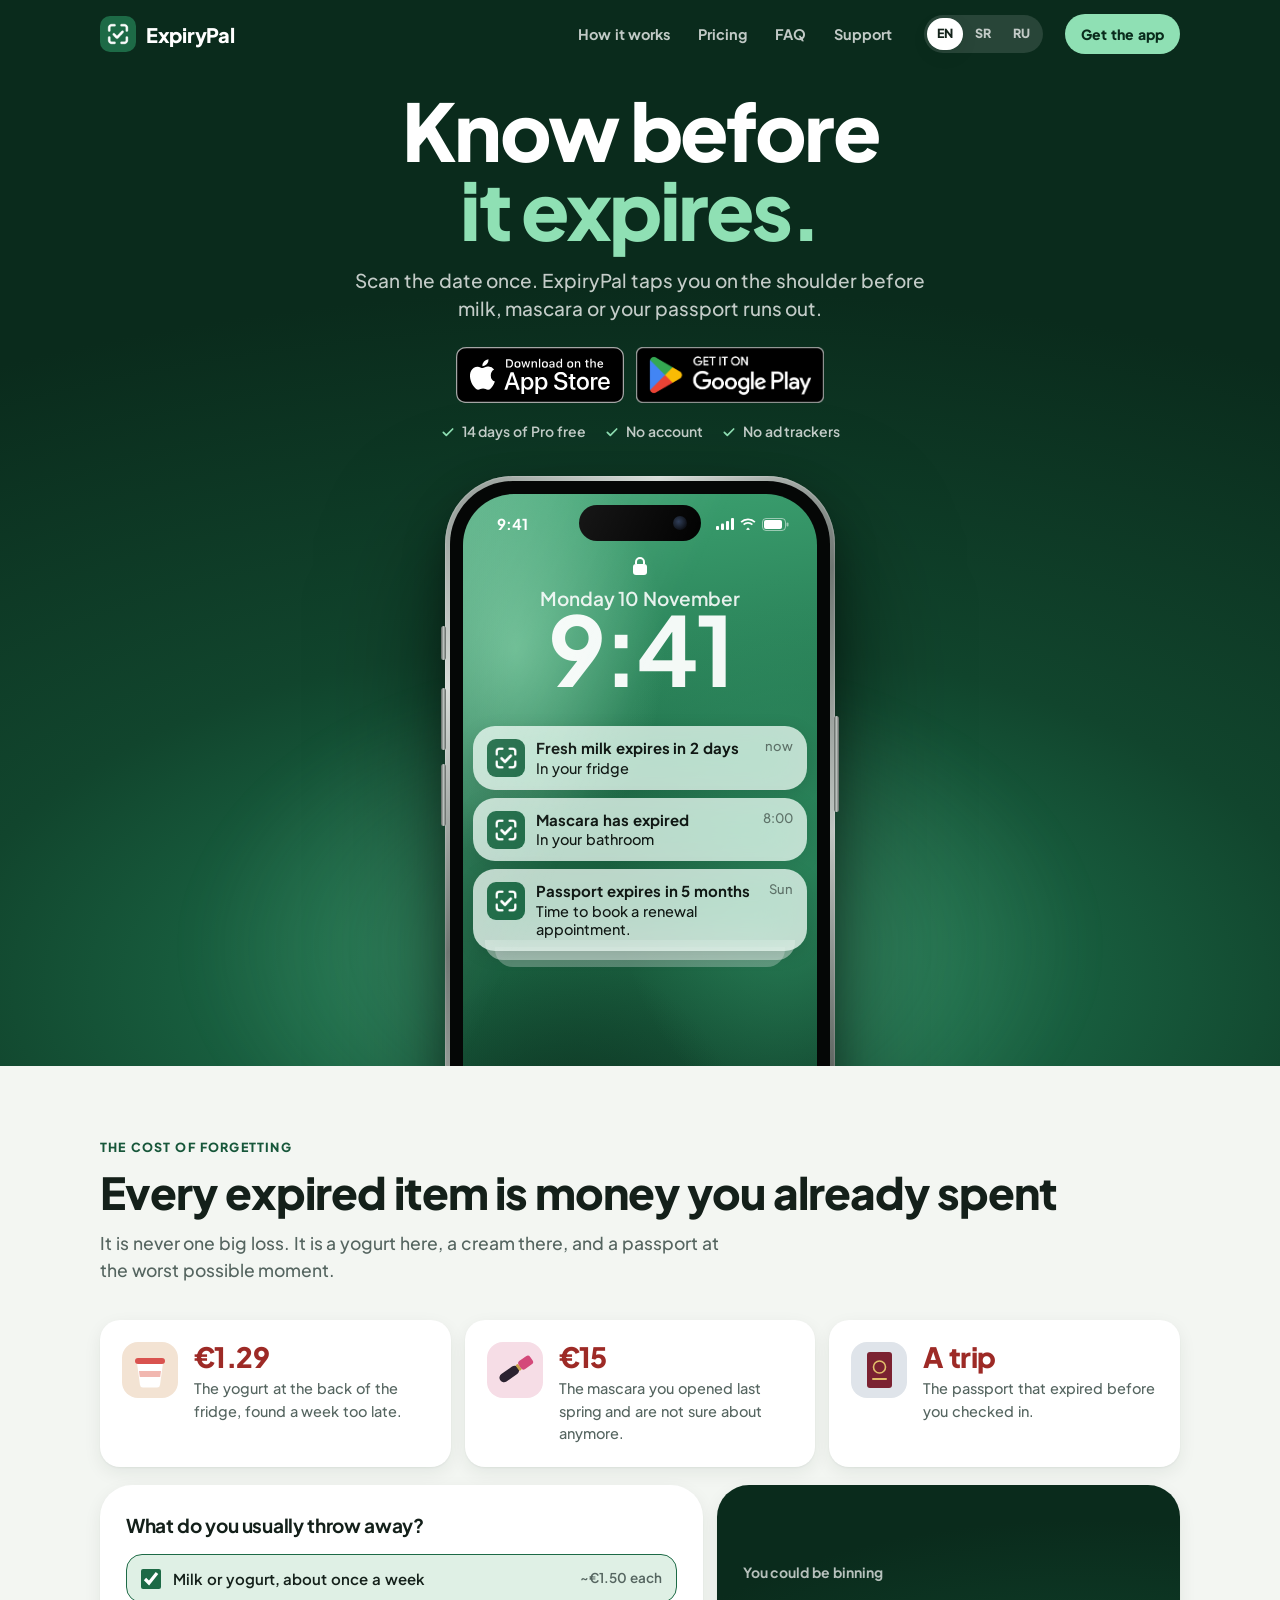
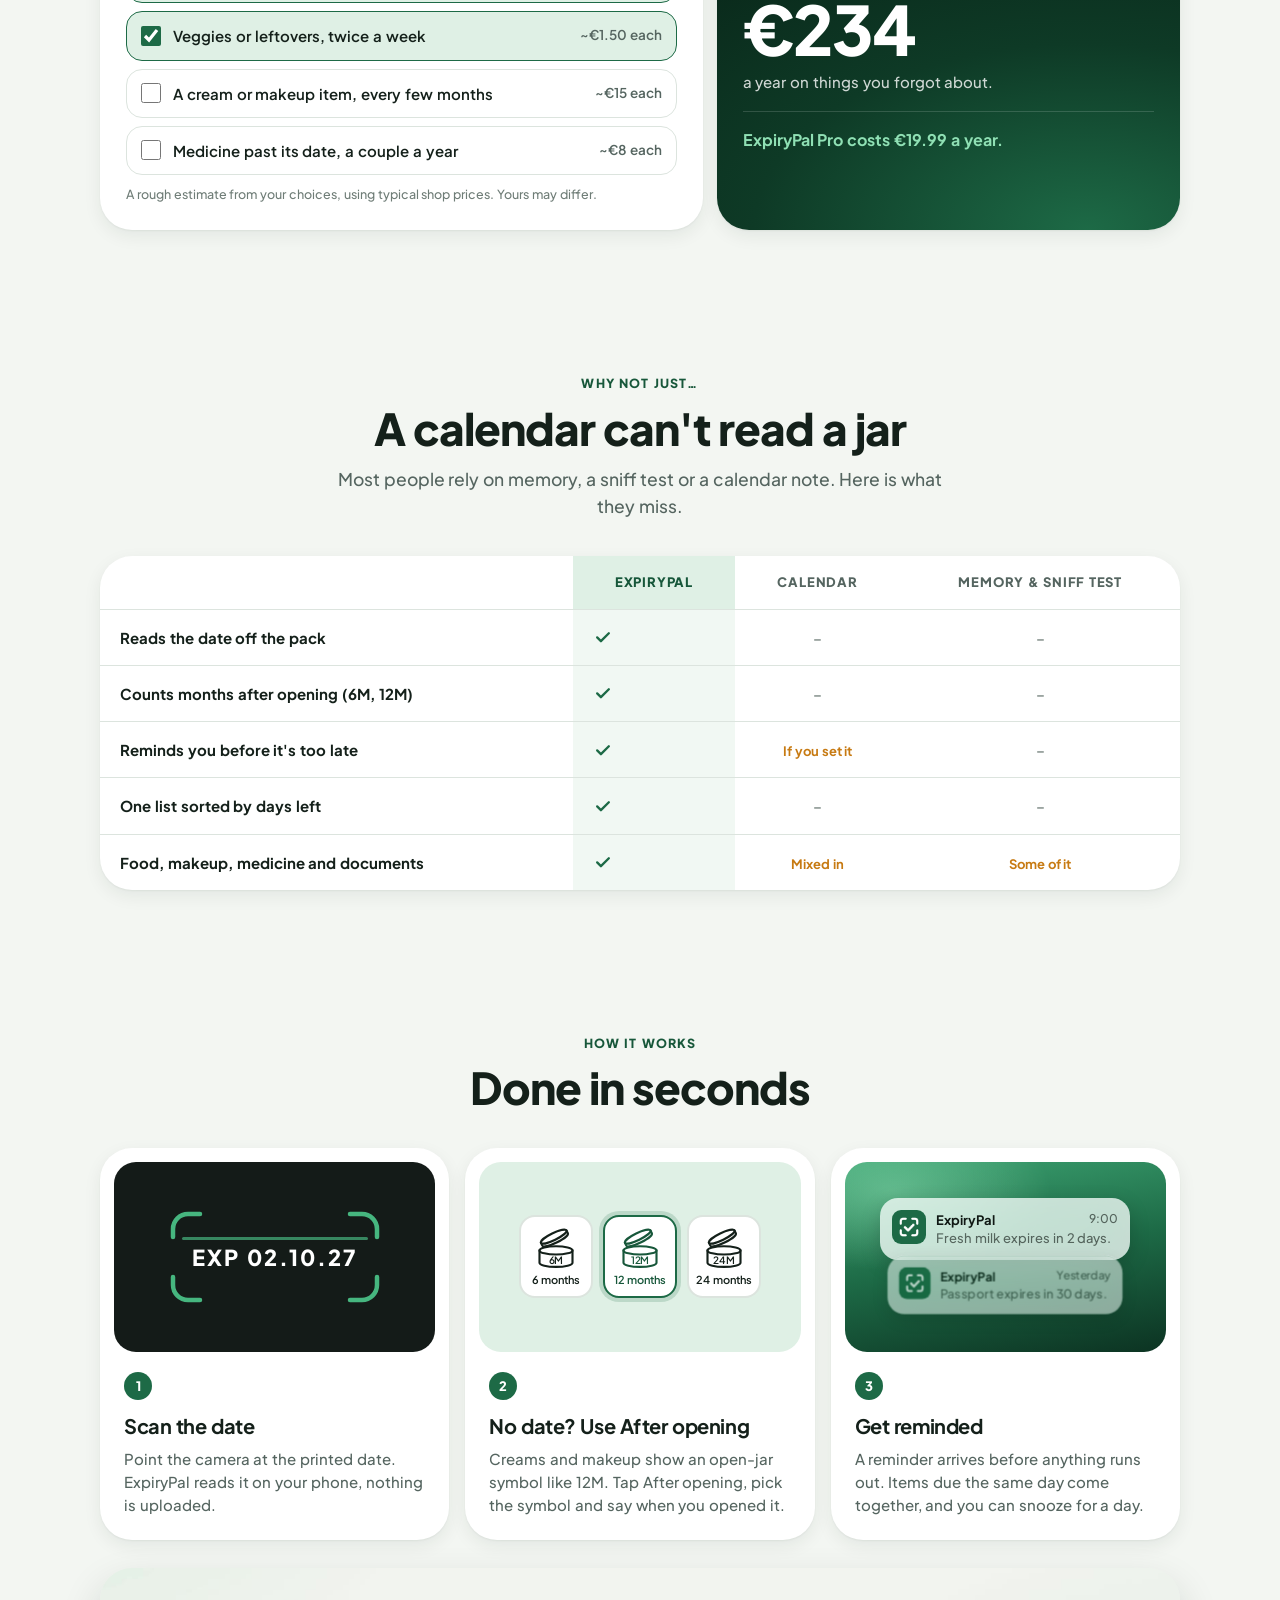
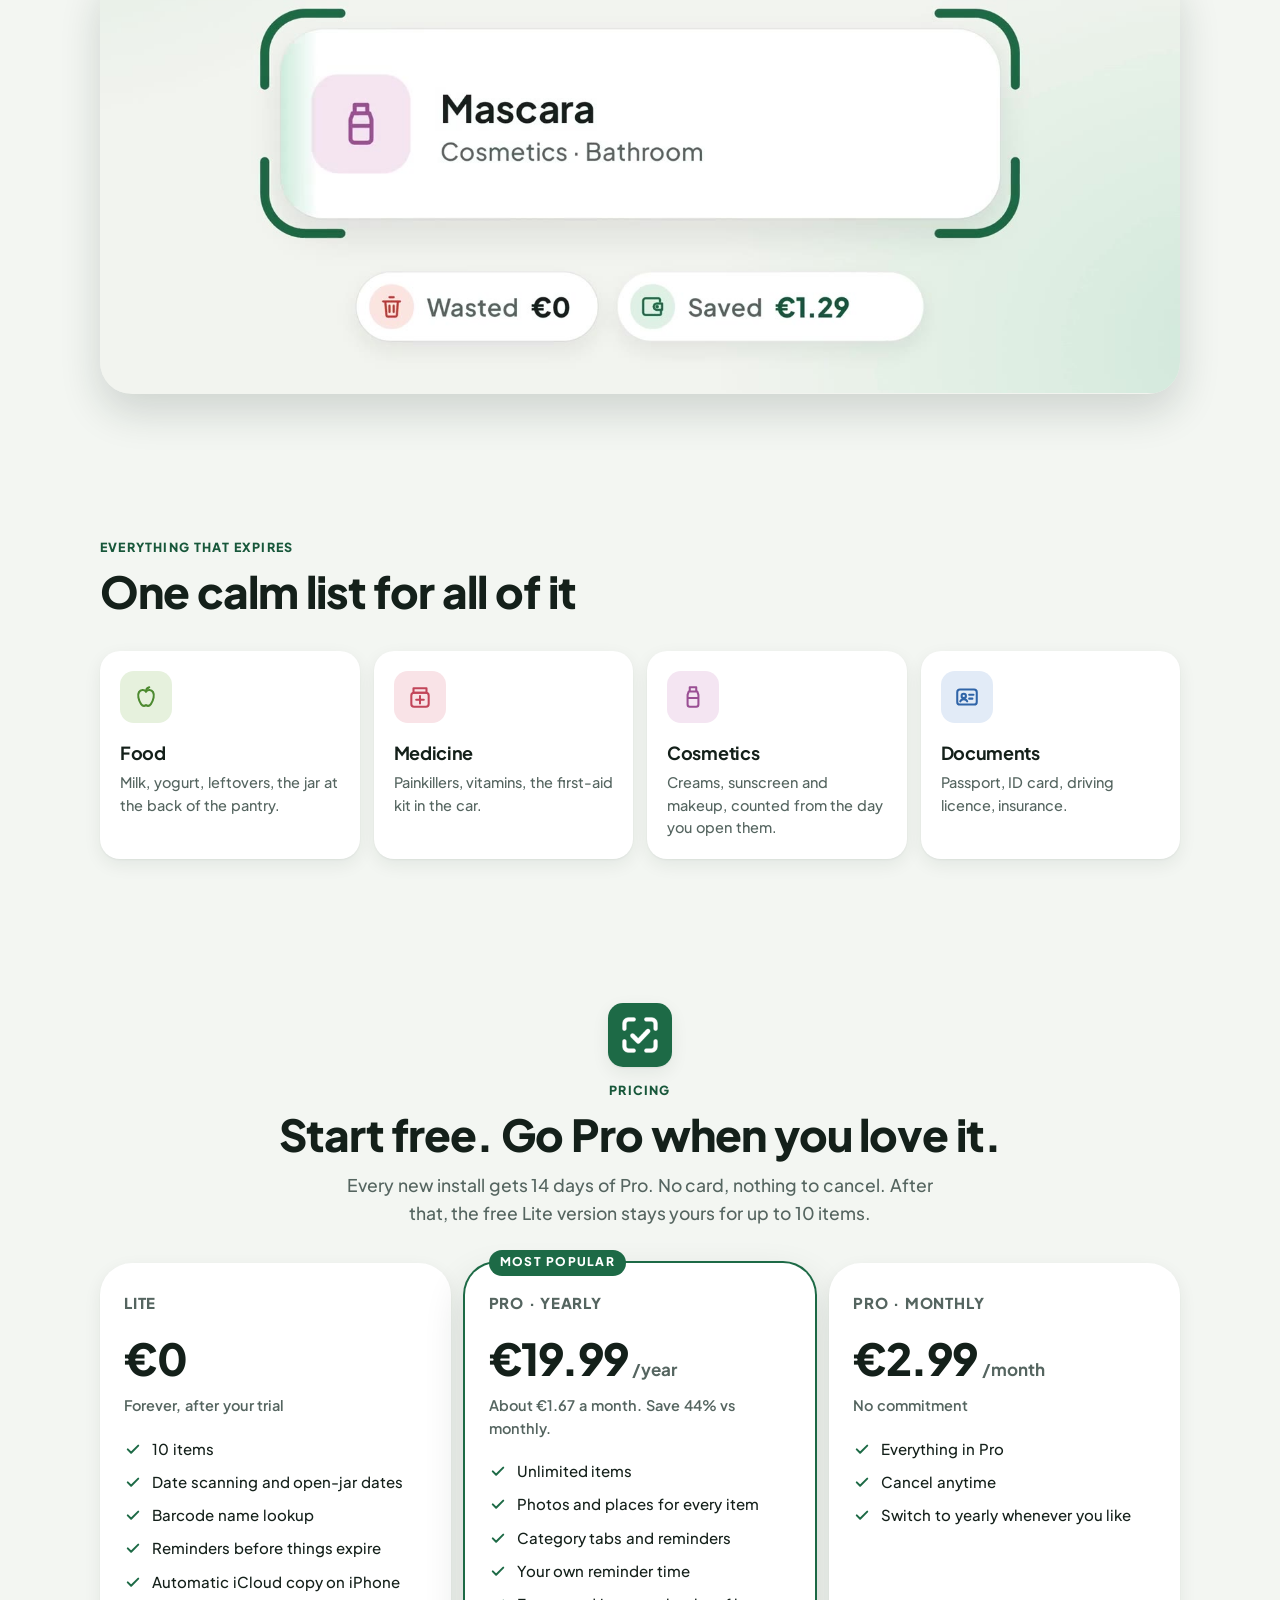
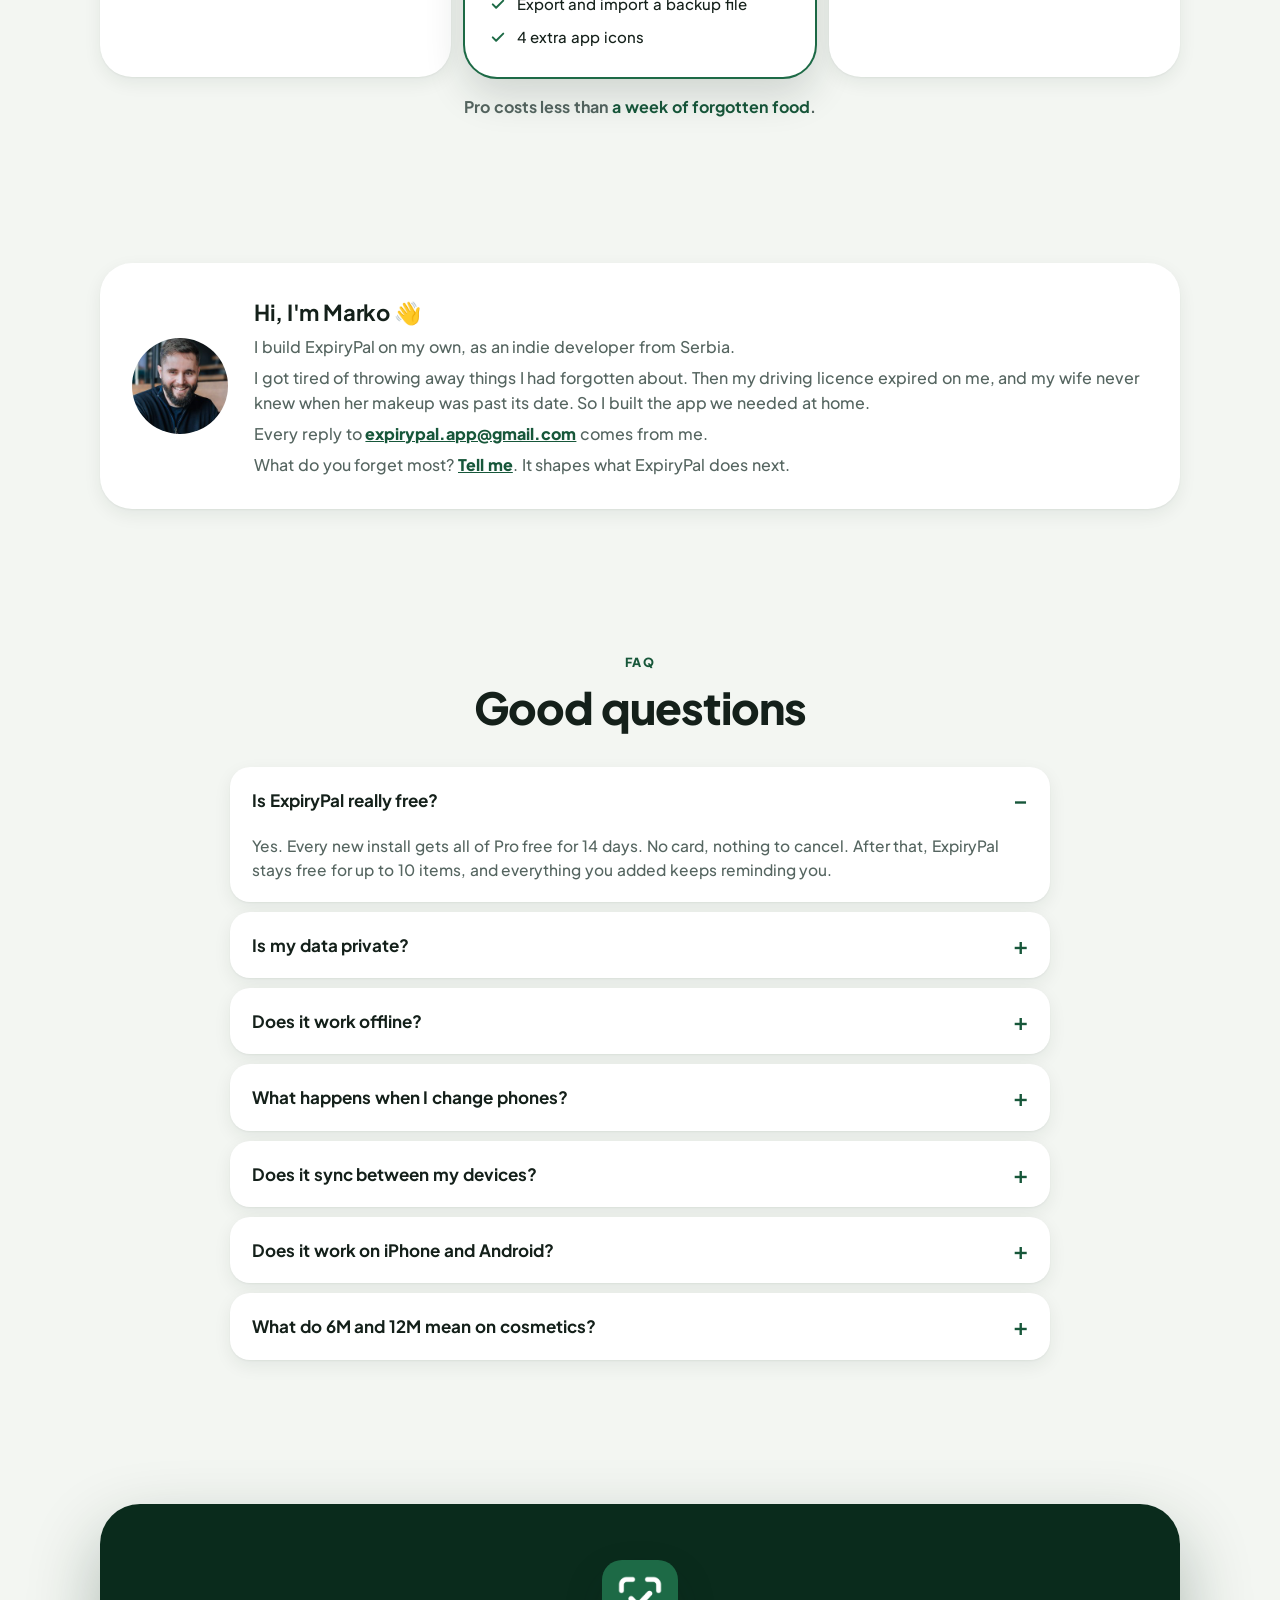
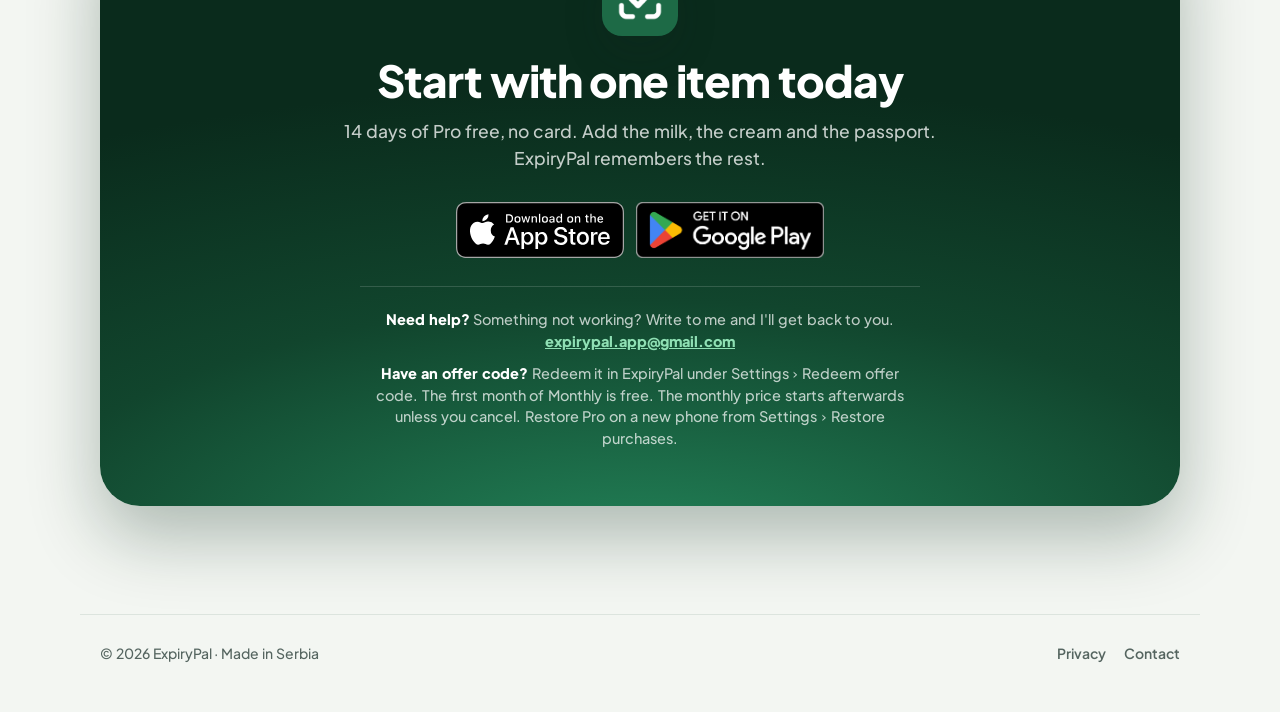
==== commit 5fbe3500: "Min version updated, lifetime option removed" ====
--- a/index.html
+++ b/index.html
@@ -21,5 +21,5 @@
   <!-- Cookieless, privacy-friendly site analytics (Plausible). Separate from the app. -->
   <!-- <script defer data-domain="expirypal.app" src="https://plausible.io/js/script.js"></script> -->
 </head>
-<body><header class="top onhero"><div class="wrap"><a class="brand" href="/"><img src="/assets/icon-green.png" alt="">ExpiryPal</a><nav class="nav"><a href="#how">How it works</a><a href="#pricing">Pricing</a><a href="#faq">FAQ</a><a href="#get">Support</a></nav><div class="lang" role="navigation" aria-label="Language"><a href="/" class=on hreflang="en" lang="en">EN</a><a href="/sr/" hreflang="sr" lang="sr">SR</a><a href="/ru/" hreflang="ru" lang="ru">RU</a></div><a class="btn sm" href="#get" style="margin-left:10px">Get the app</a></div></header><main><section class="hero lh"><div class="wrap lh-copy"><h1>Know before<br><span>it expires.</span></h1><p class="lead">Scan the date once. ExpiryPal taps you on the shoulder before milk, mascara or your passport runs out.</p><div class="badges"><a class="sbadge" href="https://apps.apple.com/app/id6821722011?pt=129595375&ct=website&mt=8"><img src="/assets/badge-app-store.svg" alt="Download on the App Store" width="168" height="56"></a><a class="sbadge" href="https://play.google.com/store/apps/details?id=com.expirypal.app&referrer=utm_source%3Dwebsite%26utm_medium%3Dsite"><img src="/assets/badge-google-play.png" alt="Get it on Google Play" width="188" height="56"></a></div><div class="assure"><span><svg class="ic " width="16" height="16" viewBox="0 0 24 24" fill="none" stroke="currentColor" stroke-width="2.6" stroke-linecap="round" stroke-linejoin="round" aria-hidden="true"><path d="M5 12.5l4.5 4.5L19 7.5"/></svg>14 days of Pro free</span><span><svg class="ic " width="16" height="16" viewBox="0 0 24 24" fill="none" stroke="currentColor" stroke-width="2.6" stroke-linecap="round" stroke-linejoin="round" aria-hidden="true"><path d="M5 12.5l4.5 4.5L19 7.5"/></svg>No account</span><span><svg class="ic " width="16" height="16" viewBox="0 0 24 24" fill="none" stroke="currentColor" stroke-width="2.6" stroke-linecap="round" stroke-linejoin="round" aria-hidden="true"><path d="M5 12.5l4.5 4.5L19 7.5"/></svg>No ad trackers</span></div></div><div class="lh-stage" aria-hidden="true"><div class="iph"><i class="hb act"></i><i class="hb vu"></i><i class="hb vd"></i><i class="hb pw"></i><div class="bez"><div class="scr"><div class="isl"></div><div class="sb"><span>9:41</span><span class="r"><svg width="18" height="12" viewBox="0 0 18 12" fill="#fff"><rect x="0" y="8" width="3" height="4" rx="1"/><rect x="5" y="5.5" width="3" height="6.5" rx="1"/><rect x="10" y="3" width="3" height="9" rx="1"/><rect x="15" y="0" width="3" height="12" rx="1"/></svg><svg width="16" height="12" viewBox="0 0 16 12" fill="#fff"><path d="M8 2.2c2.4 0 4.6.9 6.2 2.5l1.3-1.3A10.6 10.6 0 0 0 8 .4 10.6 10.6 0 0 0 .5 3.4l1.3 1.3A8.8 8.8 0 0 1 8 2.2zm0 3.6c1.4 0 2.7.5 3.7 1.5l1.3-1.3A7 7 0 0 0 8 4a7 7 0 0 0-5 2l1.3 1.3c1-1 2.3-1.5 3.7-1.5zM8 9.4l-2 2 2 .6 2-.6z"/></svg><svg width="27" height="13" viewBox="0 0 27 13"><rect x=".5" y=".5" width="23" height="12" rx="3.5" fill="none" stroke="rgba(255,255,255,.5)"/><rect x="2" y="2" width="18" height="9" rx="2" fill="#fff"/><rect x="24.5" y="4.5" width="2" height="4" rx="1" fill="rgba(255,255,255,.5)"/></svg></span></div><svg class="lk" width="16" height="20" viewBox="0 0 16 20" fill="#fff"><rect x="1" y="8" width="14" height="11" rx="3"/><path d="M4 8V6a4 4 0 0 1 8 0v2" fill="none" stroke="#fff" stroke-width="2"/></svg><div class="dt">Monday 10 November</div><div class="clk">9:41</div><div class="stack"><div class="nt"><img src="/assets/icon-green.png" alt=""><div class="tx"><div class="h"><span>Fresh milk expires in 2 days</span><span>now</span></div><p>In your fridge</p></div></div><div class="nt"><img src="/assets/icon-green.png" alt=""><div class="tx"><div class="h"><span>Mascara has expired</span><span>8:00</span></div><p>In your bathroom</p></div></div><div class="grp"><div class="nt"><img src="/assets/icon-green.png" alt=""><div class="tx"><div class="h"><span>Passport expires in 5 months</span><span>Sun</span></div><p>Time to book a renewal appointment.</p></div></div><i class="gh"></i><i class="gh g2"></i></div></div><div class="qa l"><svg width="20" height="22" viewBox="0 0 20 24" fill="#fff"><path d="M5 1h10v5l-3 4v12H8V10L5 6z"/></svg></div><div class="qa r"><svg width="24" height="20" viewBox="0 0 24 20" fill="none" stroke="#fff" stroke-width="2"><path d="M3 5h4l2-3h6l2 3h4v13H3z"/><circle cx="12" cy="11" r="4"/></svg></div><div class="hm"></div></div></div></div></div></section><section id="cost"><div class="wrap"><div class="head"><div class="kicker">The cost of forgetting</div><h2>Every expired item is money you already spent</h2><p class="sub">It is never one big loss. It is a yogurt here, a cream there, and a passport at the worst possible moment.</p></div><div class="costs"><div class="cost"><div class="thumb"><svg viewBox="0 0 56 56" width="100%" height="100%" preserveAspectRatio="xMidYMid slice"><rect width="56" height="56" fill="#f3e3d3"/><path d="M15 21h26l-3 22a3 3 0 0 1-3 2.6H21A3 3 0 0 1 18 43z" fill="#fff"/><rect x="13" y="16" width="30" height="6" rx="3" fill="#d9534f"/><path d="M17 29h22l-.8 6H17.8z" fill="#f1b7b0"/></svg></div><div><div class="amt">€1.29</div><p>The yogurt at the back of the fridge, found a week too late.</p></div></div><div class="cost"><div class="thumb"><svg viewBox="0 0 56 56" width="100%" height="100%"><rect width="56" height="56" fill="#f6dde6"/><g transform="rotate(-35 28 28)"><rect x="10" y="23.5" width="22" height="9" rx="4.5" fill="#2b2230"/><rect x="31" y="24.5" width="3" height="7" rx="1" fill="#c9a24a"/><rect x="34" y="23" width="14" height="10" rx="3" fill="#d4497a"/></g></svg></div><div><div class="amt">€15</div><p>The mascara you opened last spring and are not sure about anymore.</p></div></div><div class="cost"><div class="thumb"><svg viewBox="0 0 56 56" width="100%" height="100%" preserveAspectRatio="xMidYMid slice"><rect width="56" height="56" fill="#dfe4ea"/><rect x="16" y="10" width="25" height="36" rx="3" fill="#7b2231"/><circle cx="28.5" cy="25" r="6" fill="none" stroke="#e2bf6a" stroke-width="1.6"/><rect x="21" y="36" width="15" height="2" rx="1" fill="#e2bf6a"/></svg></div><div><div class="amt">A trip</div><p>The passport that expired before you checked in.</p></div></div></div><div class="calc"><div class="box"><h3>What do you usually throw away?</h3><label class="opt"><input type="checkbox" data-y="78" checked>Milk or yogurt, about once a week<span class="p">~€1.50 each</span></label><label class="opt"><input type="checkbox" data-y="156" checked>Veggies or leftovers, twice a week<span class="p">~€1.50 each</span></label><label class="opt"><input type="checkbox" data-y="45">A cream or makeup item, every few months<span class="p">~€15 each</span></label><label class="opt"><input type="checkbox" data-y="16">Medicine past its date, a couple a year<span class="p">~€8 each</span></label><p class="fine">A rough estimate from your choices, using typical shop prices. Yours may differ.</p></div><div class="box result"><div class="k">You could be binning</div><div class="big" id="total">€234</div><p>a year on things you forgot about.</p><div class="vs">ExpiryPal Pro costs €19.99 a year.</div></div></div></div></section><section id="why"><div class="wrap"><div class="head center"><div class="kicker">Why not just…</div><h2>A calendar can't read a jar</h2><p class="sub">Most people rely on memory, a sniff test or a calendar note. Here is what they miss.</p></div><div class="compare"><table><tr><th></th><th class="me">ExpiryPal</th><th>Calendar</th><th>Memory<span class="hide-m"> &amp; sniff test</span></th></tr><tr><td>Reads the date off the pack</td><td class="me"><span class="y"><svg class="ic " width="20" height="20" viewBox="0 0 24 24" fill="none" stroke="currentColor" stroke-width="2.8" stroke-linecap="round" stroke-linejoin="round" aria-hidden="true"><path d="M5 12.5l4.5 4.5L19 7.5"/></svg></span></td><td><span class="n">–</span></td><td><span class="n">–</span></td></tr><tr><td>Counts months after opening (6M, 12M)</td><td class="me"><span class="y"><svg class="ic " width="20" height="20" viewBox="0 0 24 24" fill="none" stroke="currentColor" stroke-width="2.8" stroke-linecap="round" stroke-linejoin="round" aria-hidden="true"><path d="M5 12.5l4.5 4.5L19 7.5"/></svg></span></td><td><span class="n">–</span></td><td><span class="n">–</span></td></tr><tr><td>Reminds you before it's too late</td><td class="me"><span class="y"><svg class="ic " width="20" height="20" viewBox="0 0 24 24" fill="none" stroke="currentColor" stroke-width="2.8" stroke-linecap="round" stroke-linejoin="round" aria-hidden="true"><path d="M5 12.5l4.5 4.5L19 7.5"/></svg></span></td><td><span class="half">If you set it</span></td><td><span class="n">–</span></td></tr><tr><td>One list sorted by days left</td><td class="me"><span class="y"><svg class="ic " width="20" height="20" viewBox="0 0 24 24" fill="none" stroke="currentColor" stroke-width="2.8" stroke-linecap="round" stroke-linejoin="round" aria-hidden="true"><path d="M5 12.5l4.5 4.5L19 7.5"/></svg></span></td><td><span class="n">–</span></td><td><span class="n">–</span></td></tr><tr><td>Food, makeup, medicine and documents</td><td class="me"><span class="y"><svg class="ic " width="20" height="20" viewBox="0 0 24 24" fill="none" stroke="currentColor" stroke-width="2.8" stroke-linecap="round" stroke-linejoin="round" aria-hidden="true"><path d="M5 12.5l4.5 4.5L19 7.5"/></svg></span></td><td><span class="half">Mixed in</span></td><td><span class="half">Some of it</span></td></tr></table></div></div></section><section id="how"><div class="wrap"><div class="head center"><div class="kicker">How it works</div><h2>Done in seconds</h2></div><div class="steps"><div class="step"><div class="art cam"><div class="vf"><svg width="210" height="92" viewBox="0 0 210 92" fill="none" stroke="#46b67f" stroke-width="4.5" stroke-linecap="round"><path d="M3 26V18A15 15 0 0 1 18 3h12M180 3h12a15 15 0 0 1 15 15v8M207 66v8a15 15 0 0 1-15 15h-12M30 89H18A15 15 0 0 1 3 74v-8"/></svg><span class="hl"></span>EXP 02.10.27</div></div><span class="n">1</span><h3>Scan the date</h3><p>Point the camera at the printed date. ExpiryPal reads it on your phone, nothing is uploaded.</p></div><div class="step"><div class="art jar"><div class="jars"><div class="jt"><svg width="44" height="44" viewBox="0 0 48 48" fill="none" stroke="currentColor" stroke-width="2.33" stroke-linejoin="round" stroke-linecap="round"><ellipse cx="24" cy="25.5" rx="18" ry="4.5"/><path d="M6 25.5V39A18 4.5 0 0 0 42 39V25.5"/><g transform="rotate(-26 21.5 10.5)"><ellipse cx="21.5" cy="10.5" rx="15.5" ry="3.8"/><path d="M6 10.5v3.4A15.5 3.8 0 0 0 37 13.9v-3.4"/></g><text x="24" y="40" text-anchor="middle" fill="currentColor" stroke="none" style="font:800 12px var(--font-sans);letter-spacing:-.2px">6M</text></svg>6 months</div><div class="jt on"><svg width="44" height="44" viewBox="0 0 48 48" fill="none" stroke="currentColor" stroke-width="2.33" stroke-linejoin="round" stroke-linecap="round"><ellipse cx="24" cy="25.5" rx="18" ry="4.5"/><path d="M6 25.5V39A18 4.5 0 0 0 42 39V25.5"/><g transform="rotate(-26 21.5 10.5)"><ellipse cx="21.5" cy="10.5" rx="15.5" ry="3.8"/><path d="M6 10.5v3.4A15.5 3.8 0 0 0 37 13.9v-3.4"/></g><text x="24" y="40" text-anchor="middle" fill="currentColor" stroke="none" style="font:800 10.4px var(--font-sans);letter-spacing:-.2px">12M</text></svg>12 months</div><div class="jt"><svg width="44" height="44" viewBox="0 0 48 48" fill="none" stroke="currentColor" stroke-width="2.33" stroke-linejoin="round" stroke-linecap="round"><ellipse cx="24" cy="25.5" rx="18" ry="4.5"/><path d="M6 25.5V39A18 4.5 0 0 0 42 39V25.5"/><g transform="rotate(-26 21.5 10.5)"><ellipse cx="21.5" cy="10.5" rx="15.5" ry="3.8"/><path d="M6 10.5v3.4A15.5 3.8 0 0 0 37 13.9v-3.4"/></g><text x="24" y="40" text-anchor="middle" fill="currentColor" stroke="none" style="font:800 10.4px var(--font-sans);letter-spacing:-.2px">24M</text></svg>24 months</div></div></div><span class="n">2</span><h3>No date? Use After opening</h3><p>Creams and makeup show an open-jar symbol like 12M. Tap After opening, pick the symbol and say when you opened it.</p></div><div class="step"><div class="art bell"><div><div class="note"><img src="/assets/icon-green.png" alt=""><div style="flex:1"><b>ExpiryPal<i>9:00</i></b><span>Fresh milk expires in 2 days.</span></div></div><div class="note"><img src="/assets/icon-green.png" alt=""><div style="flex:1"><b>ExpiryPal<i>Yesterday</i></b><span>Passport expires in 30 days.</span></div></div></div></div><span class="n">3</span><h3>Get reminded</h3><p>A reminder arrives before anything runs out. Items due the same day come together, and you can snooze for a day.</p></div></div><div style="margin-top:28px"><div class="video"><video src="/assets/expirypal-scan.mp4" autoplay muted loop playsinline preload="metadata" poster="/assets/expirypal-scan-poster.jpg"></video></div></div></div></section><section id="everything"><div class="wrap"><div class="head"><div class="kicker">Everything that expires</div><h2>One calm list for all of it</h2></div><div class="cats"><div class="cat"><div class="thumb food"><svg class="ic " width="26" height="26" viewBox="0 0 24 24" fill="none" stroke="currentColor" stroke-width="1.9" stroke-linecap="round" stroke-linejoin="round" aria-hidden="true"><path d="M12 7c-1.5-2-5-2-6.5.5S5 15 7.5 18.5c1.3 1.8 3 2 4.5 1 1.5 1 3.2.8 4.5-1C19 15 20 10 18.5 7.5S13.5 5 12 7z"/><path d="M12 7c0-2 1-3.5 3-4"/></svg></div><h3>Food</h3><p>Milk, yogurt, leftovers, the jar at the back of the pantry.</p></div><div class="cat"><div class="thumb medicine"><svg class="ic " width="26" height="26" viewBox="0 0 24 24" fill="none" stroke="currentColor" stroke-width="1.9" stroke-linecap="round" stroke-linejoin="round" aria-hidden="true"><rect x="4" y="8" width="16" height="13" rx="2.5"/><path d="M6 4h12v4H6zM12 11v7M8.5 14.5h7"/></svg></div><h3>Medicine</h3><p>Painkillers, vitamins, the first-aid kit in the car.</p></div><div class="cat"><div class="thumb cosmetics"><svg class="ic " width="26" height="26" viewBox="0 0 24 24" fill="none" stroke="currentColor" stroke-width="1.9" stroke-linecap="round" stroke-linejoin="round" aria-hidden="true"><path d="M9 3h6v4H9zM8 7h8l1 3v9a2 2 0 0 1-2 2H9a2 2 0 0 1-2-2v-9z"/><path d="M7.5 13h9"/></svg></div><h3>Cosmetics</h3><p>Creams, sunscreen and makeup, counted from the day you open them.</p></div><div class="cat"><div class="thumb documents"><svg class="ic " width="26" height="26" viewBox="0 0 24 24" fill="none" stroke="currentColor" stroke-width="1.9" stroke-linecap="round" stroke-linejoin="round" aria-hidden="true"><rect x="3" y="5" width="18" height="14" rx="2.5"/><circle cx="9" cy="11" r="2"/><path d="M5.8 16c.6-1.4 1.8-2 3.2-2s2.6.6 3.2 2M14 10h4M14 13.5h3"/></svg></div><h3>Documents</h3><p>Passport, ID card, driving licence, insurance.</p></div></div></div></section><section id="pricing"><div class="wrap"><div class="head center"><img class="pmark" src="/assets/icon-green.png" alt="" width="64" height="64"><div class="kicker">Pricing</div><h2>Start free. Go Pro when you love it.</h2><p class="sub">Every new install gets 14 days of Pro. No card, nothing to cancel. After that, the free Lite version stays yours for up to 10 items.</p></div><div class="plans"><div class="plan"><div class="nm">Lite</div><div class="price">€0</div><div class="per">Forever, after your trial</div><ul><li><svg class="ic " width="18" height="18" viewBox="0 0 24 24" fill="none" stroke="currentColor" stroke-width="2.6" stroke-linecap="round" stroke-linejoin="round" aria-hidden="true"><path d="M5 12.5l4.5 4.5L19 7.5"/></svg>10 items</li><li><svg class="ic " width="18" height="18" viewBox="0 0 24 24" fill="none" stroke="currentColor" stroke-width="2.6" stroke-linecap="round" stroke-linejoin="round" aria-hidden="true"><path d="M5 12.5l4.5 4.5L19 7.5"/></svg>Date scanning and open-jar dates</li><li><svg class="ic " width="18" height="18" viewBox="0 0 24 24" fill="none" stroke="currentColor" stroke-width="2.6" stroke-linecap="round" stroke-linejoin="round" aria-hidden="true"><path d="M5 12.5l4.5 4.5L19 7.5"/></svg>Barcode name lookup</li><li><svg class="ic " width="18" height="18" viewBox="0 0 24 24" fill="none" stroke="currentColor" stroke-width="2.6" stroke-linecap="round" stroke-linejoin="round" aria-hidden="true"><path d="M5 12.5l4.5 4.5L19 7.5"/></svg>Reminders before things expire</li><li><svg class="ic " width="18" height="18" viewBox="0 0 24 24" fill="none" stroke="currentColor" stroke-width="2.6" stroke-linecap="round" stroke-linejoin="round" aria-hidden="true"><path d="M5 12.5l4.5 4.5L19 7.5"/></svg>10 items</li><li><svg class="ic " width="18" height="18" viewBox="0 0 24 24" fill="none" stroke="currentColor" stroke-width="2.6" stroke-linecap="round" stroke-linejoin="round" aria-hidden="true"><path d="M5 12.5l4.5 4.5L19 7.5"/></svg>Date scanning and open-jar dates</li><li><svg class="ic " width="18" height="18" viewBox="0 0 24 24" fill="none" stroke="currentColor" stroke-width="2.6" stroke-linecap="round" stroke-linejoin="round" aria-hidden="true"><path d="M5 12.5l4.5 4.5L19 7.5"/></svg>Barcode name lookup</li><li><svg class="ic " width="18" height="18" viewBox="0 0 24 24" fill="none" stroke="currentColor" stroke-width="2.6" stroke-linecap="round" stroke-linejoin="round" aria-hidden="true"><path d="M5 12.5l4.5 4.5L19 7.5"/></svg>Automatic iCloud copy on iPhone</li></ul></div><div class="plan best"><span class="tag gold-pill">MOST POPULAR</span><div class="nm">Pro · Yearly</div><div class="price">€19.99<small> /year</small></div><div class="per">About €1.67 a month. Save 44% vs monthly.</div><ul><li><svg class="ic " width="18" height="18" viewBox="0 0 24 24" fill="none" stroke="currentColor" stroke-width="2.6" stroke-linecap="round" stroke-linejoin="round" aria-hidden="true"><path d="M5 12.5l4.5 4.5L19 7.5"/></svg>Unlimited items</li><li><svg class="ic " width="18" height="18" viewBox="0 0 24 24" fill="none" stroke="currentColor" stroke-width="2.6" stroke-linecap="round" stroke-linejoin="round" aria-hidden="true"><path d="M5 12.5l4.5 4.5L19 7.5"/></svg>Photos and places for every item</li><li><svg class="ic " width="18" height="18" viewBox="0 0 24 24" fill="none" stroke="currentColor" stroke-width="2.6" stroke-linecap="round" stroke-linejoin="round" aria-hidden="true"><path d="M5 12.5l4.5 4.5L19 7.5"/></svg>Category tabs and reminders</li><li><svg class="ic " width="18" height="18" viewBox="0 0 24 24" fill="none" stroke="currentColor" stroke-width="2.6" stroke-linecap="round" stroke-linejoin="round" aria-hidden="true"><path d="M5 12.5l4.5 4.5L19 7.5"/></svg>Your own reminder time</li><li><svg class="ic " width="18" height="18" viewBox="0 0 24 24" fill="none" stroke="currentColor" stroke-width="2.6" stroke-linecap="round" stroke-linejoin="round" aria-hidden="true"><path d="M5 12.5l4.5 4.5L19 7.5"/></svg>Export and import a backup file</li><li><svg class="ic " width="18" height="18" viewBox="0 0 24 24" fill="none" stroke="currentColor" stroke-width="2.6" stroke-linecap="round" stroke-linejoin="round" aria-hidden="true"><path d="M5 12.5l4.5 4.5L19 7.5"/></svg>4 extra app icons</li></ul></div><div class="plan"><div class="nm">Pro · Lifetime</div><div class="price">€49.99</div><div class="per">Pay once, keep it</div><ul><li><svg class="ic " width="18" height="18" viewBox="0 0 24 24" fill="none" stroke="currentColor" stroke-width="2.6" stroke-linecap="round" stroke-linejoin="round" aria-hidden="true"><path d="M5 12.5l4.5 4.5L19 7.5"/></svg>Everything in Pro</li><li><svg class="ic " width="18" height="18" viewBox="0 0 24 24" fill="none" stroke="currentColor" stroke-width="2.6" stroke-linecap="round" stroke-linejoin="round" aria-hidden="true"><path d="M5 12.5l4.5 4.5L19 7.5"/></svg>No renewals, ever</li><li><svg class="ic " width="18" height="18" viewBox="0 0 24 24" fill="none" stroke="currentColor" stroke-width="2.6" stroke-linecap="round" stroke-linejoin="round" aria-hidden="true"><path d="M5 12.5l4.5 4.5L19 7.5"/></svg>All future Pro features</li></ul></div></div><p class="value">Pro costs less than <b>a week of forgotten food</b>. Prefer monthly? It's €2.99 a month.</p></div></section><section id="maker"><div class="wrap"><div class="maker"><img class="avatar" src="/assets/marko.jpg" alt="Marko Krstanović, the maker of ExpiryPal" width="96" height="96" loading="lazy"><div><h3>Hi, I'm Marko 👋</h3><p>I build ExpiryPal on my own, as an indie developer from Serbia.</p><p>I got tired of throwing away things I had forgotten about. Then my driving licence expired on me, and my wife never knew when her makeup was past its date. So I built the app we needed at home.</p><p>Every reply to <a href="mailto:expirypal.app@gmail.com">expirypal.app@gmail.com</a> comes from me.</p><p>What do you forget most? <a href="mailto:expirypal.app@gmail.com?subject=What%20I%20forget%20most">Tell me</a>. It shapes what ExpiryPal does next.</p></div></div></div></section><section id="faq"><div class="wrap"><div class="head center"><div class="kicker">FAQ</div><h2>Good questions</h2></div><div class="faq" style="max-width:820px;margin:0 auto"><details open><summary>Is ExpiryPal really free?</summary><p>Yes. Every new install gets all of Pro free for 14 days. No card, nothing to cancel. After that, ExpiryPal stays free for up to 10 items, and everything you added keeps reminding you.</p></details><details><summary>Is my data private?</summary><p>Yes. There is no account, dates are read on the device, and we never see your items or photos. The app has no ad or analytics trackers. To run subscriptions it shares an anonymous ID and a few app details with RevenueCat, and a barcode you scan is looked up in public product databases. Read the <a href="/privacy.html" hreflang="en">privacy policy</a>.</p></details><details><summary>Does it work offline?</summary><p>Yes. Dates are read on your phone and reminders are scheduled on your phone, so neither needs the internet. Only looking up a product name from its barcode needs a connection.</p></details><details><summary>What happens when I change phones?</summary><p>On iPhone, ExpiryPal keeps a copy of your list (without photos) in your own iCloud and offers to restore it the first time you open the app on a new iPhone. On any phone, Pro can also export your items to a file. Restore Pro itself from Settings › Restore purchases.</p></details><details><summary>Does it sync between my devices?</summary><p>Not live. There is no account, so each phone keeps its own list. On iPhone, the iCloud copy is used to bring your list back on a new phone, not to sync two phones at once.</p></details><details><summary>Does it work on iPhone and Android?</summary><p>Yes, ExpiryPal is on the App Store and Google Play.</p></details><details><summary>What do 6M and 12M mean on cosmetics?</summary><p>It is the period-after-opening symbol: a small open jar with a number of months. 12M means use it within 12 months of opening. Pick the symbol in ExpiryPal, say when you opened it, and it works out the date.</p></details></div></div></section><section id="get"><div class="wrap"><div class="cta"><img class="logo" src="/assets/icon-green.png" alt=""><h2>Start with one item today</h2><p class="sub" style="margin:0 auto">14 days of Pro free, no card. Add the milk, the cream and the passport. ExpiryPal remembers the rest.</p><div class="badges"><a class="sbadge" href="https://apps.apple.com/app/id6821722011?pt=129595375&ct=website&mt=8"><img src="/assets/badge-app-store.svg" alt="Download on the App Store" width="168" height="56"></a><a class="sbadge" href="https://play.google.com/store/apps/details?id=com.expirypal.app&referrer=utm_source%3Dwebsite%26utm_medium%3Dsite"><img src="/assets/badge-google-play.png" alt="Get it on Google Play" width="188" height="56"></a></div><div class="cta-more"><p><b>Need help?</b> Something not working? Write to me and I'll get back to you. <a href="mailto:expirypal.app@gmail.com">expirypal.app@gmail.com</a></p><p><b>Have an offer code?</b> Redeem it in ExpiryPal under Settings › Redeem offer code. The first month of Monthly is free. The monthly price starts afterwards unless you cancel. Restore Pro on a new phone from Settings › Restore purchases.</p></div></div></div></section></main><footer><div class="wrap"><span>© 2026 ExpiryPal · Made in Serbia</span><div class="links"><a href="/privacy.html">Privacy</a><a href="mailto:expirypal.app@gmail.com">Contact</a></div></div></footer><script>(function(){var t=document.querySelector(".top");if(!t)return;var h=document.querySelector(".hero.lh");function f(){t.classList.toggle("scrolled",window.scrollY>4);t.classList.toggle("onhero",!!h&&window.scrollY<h.offsetHeight-40)}f();window.addEventListener("scroll",f,{passive:true})})();</script><script>(function(){var b=document.querySelectorAll('.calc input'),t=document.getElementById('total');function u(){var s=0;b.forEach(function(i){if(i.checked)s+=+i.dataset.y});t.textContent='€'+s}b.forEach(function(i){i.addEventListener('change',u)});u()})();</script></body>
+<body><header class="top onhero"><div class="wrap"><a class="brand" href="/"><img src="/assets/icon-green.png" alt="">ExpiryPal</a><nav class="nav"><a href="#how">How it works</a><a href="#pricing">Pricing</a><a href="#faq">FAQ</a><a href="#get">Support</a></nav><div class="lang" role="navigation" aria-label="Language"><a href="/" class=on hreflang="en" lang="en">EN</a><a href="/sr/" hreflang="sr" lang="sr">SR</a><a href="/ru/" hreflang="ru" lang="ru">RU</a></div><a class="btn sm" href="#get" style="margin-left:10px">Get the app</a></div></header><main><section class="hero lh"><div class="wrap lh-copy"><h1>Know before<br><span>it expires.</span></h1><p class="lead">Scan the date once. ExpiryPal taps you on the shoulder before milk, mascara or your passport runs out.</p><div class="badges"><a class="sbadge" href="https://apps.apple.com/app/id6821722011?pt=129595375&ct=website&mt=8"><img src="/assets/badge-app-store.svg" alt="Download on the App Store" width="168" height="56"></a><a class="sbadge" href="https://play.google.com/store/apps/details?id=com.expirypal.app&referrer=utm_source%3Dwebsite%26utm_medium%3Dsite"><img src="/assets/badge-google-play.png" alt="Get it on Google Play" width="188" height="56"></a></div><div class="assure"><span><svg class="ic " width="16" height="16" viewBox="0 0 24 24" fill="none" stroke="currentColor" stroke-width="2.6" stroke-linecap="round" stroke-linejoin="round" aria-hidden="true"><path d="M5 12.5l4.5 4.5L19 7.5"/></svg>14 days of Pro free</span><span><svg class="ic " width="16" height="16" viewBox="0 0 24 24" fill="none" stroke="currentColor" stroke-width="2.6" stroke-linecap="round" stroke-linejoin="round" aria-hidden="true"><path d="M5 12.5l4.5 4.5L19 7.5"/></svg>No account</span><span><svg class="ic " width="16" height="16" viewBox="0 0 24 24" fill="none" stroke="currentColor" stroke-width="2.6" stroke-linecap="round" stroke-linejoin="round" aria-hidden="true"><path d="M5 12.5l4.5 4.5L19 7.5"/></svg>No ad trackers</span></div></div><div class="lh-stage" aria-hidden="true"><div class="iph"><i class="hb act"></i><i class="hb vu"></i><i class="hb vd"></i><i class="hb pw"></i><div class="bez"><div class="scr"><div class="isl"></div><div class="sb"><span>9:41</span><span class="r"><svg width="18" height="12" viewBox="0 0 18 12" fill="#fff"><rect x="0" y="8" width="3" height="4" rx="1"/><rect x="5" y="5.5" width="3" height="6.5" rx="1"/><rect x="10" y="3" width="3" height="9" rx="1"/><rect x="15" y="0" width="3" height="12" rx="1"/></svg><svg width="16" height="12" viewBox="0 0 16 12" fill="#fff"><path d="M8 2.2c2.4 0 4.6.9 6.2 2.5l1.3-1.3A10.6 10.6 0 0 0 8 .4 10.6 10.6 0 0 0 .5 3.4l1.3 1.3A8.8 8.8 0 0 1 8 2.2zm0 3.6c1.4 0 2.7.5 3.7 1.5l1.3-1.3A7 7 0 0 0 8 4a7 7 0 0 0-5 2l1.3 1.3c1-1 2.3-1.5 3.7-1.5zM8 9.4l-2 2 2 .6 2-.6z"/></svg><svg width="27" height="13" viewBox="0 0 27 13"><rect x=".5" y=".5" width="23" height="12" rx="3.5" fill="none" stroke="rgba(255,255,255,.5)"/><rect x="2" y="2" width="18" height="9" rx="2" fill="#fff"/><rect x="24.5" y="4.5" width="2" height="4" rx="1" fill="rgba(255,255,255,.5)"/></svg></span></div><svg class="lk" width="16" height="20" viewBox="0 0 16 20" fill="#fff"><rect x="1" y="8" width="14" height="11" rx="3"/><path d="M4 8V6a4 4 0 0 1 8 0v2" fill="none" stroke="#fff" stroke-width="2"/></svg><div class="dt">Monday 10 November</div><div class="clk">9:41</div><div class="stack"><div class="nt"><img src="/assets/icon-green.png" alt=""><div class="tx"><div class="h"><span>Fresh milk expires in 2 days</span><span>now</span></div><p>In your fridge</p></div></div><div class="nt"><img src="/assets/icon-green.png" alt=""><div class="tx"><div class="h"><span>Mascara has expired</span><span>8:00</span></div><p>In your bathroom</p></div></div><div class="grp"><div class="nt"><img src="/assets/icon-green.png" alt=""><div class="tx"><div class="h"><span>Passport expires in 5 months</span><span>Sun</span></div><p>Time to book a renewal appointment.</p></div></div><i class="gh"></i><i class="gh g2"></i></div></div><div class="qa l"><svg width="20" height="22" viewBox="0 0 20 24" fill="#fff"><path d="M5 1h10v5l-3 4v12H8V10L5 6z"/></svg></div><div class="qa r"><svg width="24" height="20" viewBox="0 0 24 20" fill="none" stroke="#fff" stroke-width="2"><path d="M3 5h4l2-3h6l2 3h4v13H3z"/><circle cx="12" cy="11" r="4"/></svg></div><div class="hm"></div></div></div></div></div></section><section id="cost"><div class="wrap"><div class="head"><div class="kicker">The cost of forgetting</div><h2>Every expired item is money you already spent</h2><p class="sub">It is never one big loss. It is a yogurt here, a cream there, and a passport at the worst possible moment.</p></div><div class="costs"><div class="cost"><div class="thumb"><svg viewBox="0 0 56 56" width="100%" height="100%" preserveAspectRatio="xMidYMid slice"><rect width="56" height="56" fill="#f3e3d3"/><path d="M15 21h26l-3 22a3 3 0 0 1-3 2.6H21A3 3 0 0 1 18 43z" fill="#fff"/><rect x="13" y="16" width="30" height="6" rx="3" fill="#d9534f"/><path d="M17 29h22l-.8 6H17.8z" fill="#f1b7b0"/></svg></div><div><div class="amt">€1.29</div><p>The yogurt at the back of the fridge, found a week too late.</p></div></div><div class="cost"><div class="thumb"><svg viewBox="0 0 56 56" width="100%" height="100%"><rect width="56" height="56" fill="#f6dde6"/><g transform="rotate(-35 28 28)"><rect x="10" y="23.5" width="22" height="9" rx="4.5" fill="#2b2230"/><rect x="31" y="24.5" width="3" height="7" rx="1" fill="#c9a24a"/><rect x="34" y="23" width="14" height="10" rx="3" fill="#d4497a"/></g></svg></div><div><div class="amt">€15</div><p>The mascara you opened last spring and are not sure about anymore.</p></div></div><div class="cost"><div class="thumb"><svg viewBox="0 0 56 56" width="100%" height="100%" preserveAspectRatio="xMidYMid slice"><rect width="56" height="56" fill="#dfe4ea"/><rect x="16" y="10" width="25" height="36" rx="3" fill="#7b2231"/><circle cx="28.5" cy="25" r="6" fill="none" stroke="#e2bf6a" stroke-width="1.6"/><rect x="21" y="36" width="15" height="2" rx="1" fill="#e2bf6a"/></svg></div><div><div class="amt">A trip</div><p>The passport that expired before you checked in.</p></div></div></div><div class="calc"><div class="box"><h3>What do you usually throw away?</h3><label class="opt"><input type="checkbox" data-y="78" checked>Milk or yogurt, about once a week<span class="p">~€1.50 each</span></label><label class="opt"><input type="checkbox" data-y="156" checked>Veggies or leftovers, twice a week<span class="p">~€1.50 each</span></label><label class="opt"><input type="checkbox" data-y="45">A cream or makeup item, every few months<span class="p">~€15 each</span></label><label class="opt"><input type="checkbox" data-y="16">Medicine past its date, a couple a year<span class="p">~€8 each</span></label><p class="fine">A rough estimate from your choices, using typical shop prices. Yours may differ.</p></div><div class="box result"><div class="k">You could be binning</div><div class="big" id="total">€234</div><p>a year on things you forgot about.</p><div class="vs">ExpiryPal Pro costs €19.99 a year.</div></div></div></div></section><section id="why"><div class="wrap"><div class="head center"><div class="kicker">Why not just…</div><h2>A calendar can't read a jar</h2><p class="sub">Most people rely on memory, a sniff test or a calendar note. Here is what they miss.</p></div><div class="compare"><table><tr><th></th><th class="me">ExpiryPal</th><th>Calendar</th><th>Memory<span class="hide-m"> &amp; sniff test</span></th></tr><tr><td>Reads the date off the pack</td><td class="me"><span class="y"><svg class="ic " width="20" height="20" viewBox="0 0 24 24" fill="none" stroke="currentColor" stroke-width="2.8" stroke-linecap="round" stroke-linejoin="round" aria-hidden="true"><path d="M5 12.5l4.5 4.5L19 7.5"/></svg></span></td><td><span class="n">–</span></td><td><span class="n">–</span></td></tr><tr><td>Counts months after opening (6M, 12M)</td><td class="me"><span class="y"><svg class="ic " width="20" height="20" viewBox="0 0 24 24" fill="none" stroke="currentColor" stroke-width="2.8" stroke-linecap="round" stroke-linejoin="round" aria-hidden="true"><path d="M5 12.5l4.5 4.5L19 7.5"/></svg></span></td><td><span class="n">–</span></td><td><span class="n">–</span></td></tr><tr><td>Reminds you before it's too late</td><td class="me"><span class="y"><svg class="ic " width="20" height="20" viewBox="0 0 24 24" fill="none" stroke="currentColor" stroke-width="2.8" stroke-linecap="round" stroke-linejoin="round" aria-hidden="true"><path d="M5 12.5l4.5 4.5L19 7.5"/></svg></span></td><td><span class="half">If you set it</span></td><td><span class="n">–</span></td></tr><tr><td>One list sorted by days left</td><td class="me"><span class="y"><svg class="ic " width="20" height="20" viewBox="0 0 24 24" fill="none" stroke="currentColor" stroke-width="2.8" stroke-linecap="round" stroke-linejoin="round" aria-hidden="true"><path d="M5 12.5l4.5 4.5L19 7.5"/></svg></span></td><td><span class="n">–</span></td><td><span class="n">–</span></td></tr><tr><td>Food, makeup, medicine and documents</td><td class="me"><span class="y"><svg class="ic " width="20" height="20" viewBox="0 0 24 24" fill="none" stroke="currentColor" stroke-width="2.8" stroke-linecap="round" stroke-linejoin="round" aria-hidden="true"><path d="M5 12.5l4.5 4.5L19 7.5"/></svg></span></td><td><span class="half">Mixed in</span></td><td><span class="half">Some of it</span></td></tr></table></div></div></section><section id="how"><div class="wrap"><div class="head center"><div class="kicker">How it works</div><h2>Done in seconds</h2></div><div class="steps"><div class="step"><div class="art cam"><div class="vf"><svg width="210" height="92" viewBox="0 0 210 92" fill="none" stroke="#46b67f" stroke-width="4.5" stroke-linecap="round"><path d="M3 26V18A15 15 0 0 1 18 3h12M180 3h12a15 15 0 0 1 15 15v8M207 66v8a15 15 0 0 1-15 15h-12M30 89H18A15 15 0 0 1 3 74v-8"/></svg><span class="hl"></span>EXP 02.10.27</div></div><span class="n">1</span><h3>Scan the date</h3><p>Point the camera at the printed date. ExpiryPal reads it on your phone, nothing is uploaded.</p></div><div class="step"><div class="art jar"><div class="jars"><div class="jt"><svg width="44" height="44" viewBox="0 0 48 48" fill="none" stroke="currentColor" stroke-width="2.33" stroke-linejoin="round" stroke-linecap="round"><ellipse cx="24" cy="25.5" rx="18" ry="4.5"/><path d="M6 25.5V39A18 4.5 0 0 0 42 39V25.5"/><g transform="rotate(-26 21.5 10.5)"><ellipse cx="21.5" cy="10.5" rx="15.5" ry="3.8"/><path d="M6 10.5v3.4A15.5 3.8 0 0 0 37 13.9v-3.4"/></g><text x="24" y="40" text-anchor="middle" fill="currentColor" stroke="none" style="font:800 12px var(--font-sans);letter-spacing:-.2px">6M</text></svg>6 months</div><div class="jt on"><svg width="44" height="44" viewBox="0 0 48 48" fill="none" stroke="currentColor" stroke-width="2.33" stroke-linejoin="round" stroke-linecap="round"><ellipse cx="24" cy="25.5" rx="18" ry="4.5"/><path d="M6 25.5V39A18 4.5 0 0 0 42 39V25.5"/><g transform="rotate(-26 21.5 10.5)"><ellipse cx="21.5" cy="10.5" rx="15.5" ry="3.8"/><path d="M6 10.5v3.4A15.5 3.8 0 0 0 37 13.9v-3.4"/></g><text x="24" y="40" text-anchor="middle" fill="currentColor" stroke="none" style="font:800 10.4px var(--font-sans);letter-spacing:-.2px">12M</text></svg>12 months</div><div class="jt"><svg width="44" height="44" viewBox="0 0 48 48" fill="none" stroke="currentColor" stroke-width="2.33" stroke-linejoin="round" stroke-linecap="round"><ellipse cx="24" cy="25.5" rx="18" ry="4.5"/><path d="M6 25.5V39A18 4.5 0 0 0 42 39V25.5"/><g transform="rotate(-26 21.5 10.5)"><ellipse cx="21.5" cy="10.5" rx="15.5" ry="3.8"/><path d="M6 10.5v3.4A15.5 3.8 0 0 0 37 13.9v-3.4"/></g><text x="24" y="40" text-anchor="middle" fill="currentColor" stroke="none" style="font:800 10.4px var(--font-sans);letter-spacing:-.2px">24M</text></svg>24 months</div></div></div><span class="n">2</span><h3>No date? Use After opening</h3><p>Creams and makeup show an open-jar symbol like 12M. Tap After opening, pick the symbol and say when you opened it.</p></div><div class="step"><div class="art bell"><div><div class="note"><img src="/assets/icon-green.png" alt=""><div style="flex:1"><b>ExpiryPal<i>9:00</i></b><span>Fresh milk expires in 2 days.</span></div></div><div class="note"><img src="/assets/icon-green.png" alt=""><div style="flex:1"><b>ExpiryPal<i>Yesterday</i></b><span>Passport expires in 30 days.</span></div></div></div></div><span class="n">3</span><h3>Get reminded</h3><p>A reminder arrives before anything runs out. Items due the same day come together, and you can snooze for a day.</p></div></div><div style="margin-top:28px"><div class="video"><video src="/assets/expirypal-scan.mp4" autoplay muted loop playsinline preload="metadata" poster="/assets/expirypal-scan-poster.jpg"></video></div></div></div></section><section id="everything"><div class="wrap"><div class="head"><div class="kicker">Everything that expires</div><h2>One calm list for all of it</h2></div><div class="cats"><div class="cat"><div class="thumb food"><svg class="ic " width="26" height="26" viewBox="0 0 24 24" fill="none" stroke="currentColor" stroke-width="1.9" stroke-linecap="round" stroke-linejoin="round" aria-hidden="true"><path d="M12 7c-1.5-2-5-2-6.5.5S5 15 7.5 18.5c1.3 1.8 3 2 4.5 1 1.5 1 3.2.8 4.5-1C19 15 20 10 18.5 7.5S13.5 5 12 7z"/><path d="M12 7c0-2 1-3.5 3-4"/></svg></div><h3>Food</h3><p>Milk, yogurt, leftovers, the jar at the back of the pantry.</p></div><div class="cat"><div class="thumb medicine"><svg class="ic " width="26" height="26" viewBox="0 0 24 24" fill="none" stroke="currentColor" stroke-width="1.9" stroke-linecap="round" stroke-linejoin="round" aria-hidden="true"><rect x="4" y="8" width="16" height="13" rx="2.5"/><path d="M6 4h12v4H6zM12 11v7M8.5 14.5h7"/></svg></div><h3>Medicine</h3><p>Painkillers, vitamins, the first-aid kit in the car.</p></div><div class="cat"><div class="thumb cosmetics"><svg class="ic " width="26" height="26" viewBox="0 0 24 24" fill="none" stroke="currentColor" stroke-width="1.9" stroke-linecap="round" stroke-linejoin="round" aria-hidden="true"><path d="M9 3h6v4H9zM8 7h8l1 3v9a2 2 0 0 1-2 2H9a2 2 0 0 1-2-2v-9z"/><path d="M7.5 13h9"/></svg></div><h3>Cosmetics</h3><p>Creams, sunscreen and makeup, counted from the day you open them.</p></div><div class="cat"><div class="thumb documents"><svg class="ic " width="26" height="26" viewBox="0 0 24 24" fill="none" stroke="currentColor" stroke-width="1.9" stroke-linecap="round" stroke-linejoin="round" aria-hidden="true"><rect x="3" y="5" width="18" height="14" rx="2.5"/><circle cx="9" cy="11" r="2"/><path d="M5.8 16c.6-1.4 1.8-2 3.2-2s2.6.6 3.2 2M14 10h4M14 13.5h3"/></svg></div><h3>Documents</h3><p>Passport, ID card, driving licence, insurance.</p></div></div></div></section><section id="pricing"><div class="wrap"><div class="head center"><img class="pmark" src="/assets/icon-green.png" alt="" width="64" height="64"><div class="kicker">Pricing</div><h2>Start free. Go Pro when you love it.</h2><p class="sub">Every new install gets 14 days of Pro. No card, nothing to cancel. After that, the free Lite version stays yours for up to 10 items.</p></div><div class="plans"><div class="plan"><div class="nm">Lite</div><div class="price">€0</div><div class="per">Forever, after your trial</div><ul><li><svg class="ic " width="18" height="18" viewBox="0 0 24 24" fill="none" stroke="currentColor" stroke-width="2.6" stroke-linecap="round" stroke-linejoin="round" aria-hidden="true"><path d="M5 12.5l4.5 4.5L19 7.5"/></svg>10 items</li><li><svg class="ic " width="18" height="18" viewBox="0 0 24 24" fill="none" stroke="currentColor" stroke-width="2.6" stroke-linecap="round" stroke-linejoin="round" aria-hidden="true"><path d="M5 12.5l4.5 4.5L19 7.5"/></svg>Date scanning and open-jar dates</li><li><svg class="ic " width="18" height="18" viewBox="0 0 24 24" fill="none" stroke="currentColor" stroke-width="2.6" stroke-linecap="round" stroke-linejoin="round" aria-hidden="true"><path d="M5 12.5l4.5 4.5L19 7.5"/></svg>Barcode name lookup</li><li><svg class="ic " width="18" height="18" viewBox="0 0 24 24" fill="none" stroke="currentColor" stroke-width="2.6" stroke-linecap="round" stroke-linejoin="round" aria-hidden="true"><path d="M5 12.5l4.5 4.5L19 7.5"/></svg>Reminders before things expire</li><li><svg class="ic " width="18" height="18" viewBox="0 0 24 24" fill="none" stroke="currentColor" stroke-width="2.6" stroke-linecap="round" stroke-linejoin="round" aria-hidden="true"><path d="M5 12.5l4.5 4.5L19 7.5"/></svg>Automatic iCloud copy on iPhone</li></ul></div><div class="plan best"><span class="tag gold-pill">MOST POPULAR</span><div class="nm">Pro · Yearly</div><div class="price">€19.99<small> /year</small></div><div class="per">About €1.67 a month. Save 44% vs monthly.</div><ul><li><svg class="ic " width="18" height="18" viewBox="0 0 24 24" fill="none" stroke="currentColor" stroke-width="2.6" stroke-linecap="round" stroke-linejoin="round" aria-hidden="true"><path d="M5 12.5l4.5 4.5L19 7.5"/></svg>Unlimited items</li><li><svg class="ic " width="18" height="18" viewBox="0 0 24 24" fill="none" stroke="currentColor" stroke-width="2.6" stroke-linecap="round" stroke-linejoin="round" aria-hidden="true"><path d="M5 12.5l4.5 4.5L19 7.5"/></svg>Photos and places for every item</li><li><svg class="ic " width="18" height="18" viewBox="0 0 24 24" fill="none" stroke="currentColor" stroke-width="2.6" stroke-linecap="round" stroke-linejoin="round" aria-hidden="true"><path d="M5 12.5l4.5 4.5L19 7.5"/></svg>Category tabs and reminders</li><li><svg class="ic " width="18" height="18" viewBox="0 0 24 24" fill="none" stroke="currentColor" stroke-width="2.6" stroke-linecap="round" stroke-linejoin="round" aria-hidden="true"><path d="M5 12.5l4.5 4.5L19 7.5"/></svg>Your own reminder time</li><li><svg class="ic " width="18" height="18" viewBox="0 0 24 24" fill="none" stroke="currentColor" stroke-width="2.6" stroke-linecap="round" stroke-linejoin="round" aria-hidden="true"><path d="M5 12.5l4.5 4.5L19 7.5"/></svg>Export and import a backup file</li><li><svg class="ic " width="18" height="18" viewBox="0 0 24 24" fill="none" stroke="currentColor" stroke-width="2.6" stroke-linecap="round" stroke-linejoin="round" aria-hidden="true"><path d="M5 12.5l4.5 4.5L19 7.5"/></svg>4 extra app icons</li></ul></div><div class="plan"><div class="nm">Pro · Monthly</div><div class="price">€2.99<small> /month</small></div><div class="per">No commitment</div><ul><li><svg class="ic " width="18" height="18" viewBox="0 0 24 24" fill="none" stroke="currentColor" stroke-width="2.6" stroke-linecap="round" stroke-linejoin="round" aria-hidden="true"><path d="M5 12.5l4.5 4.5L19 7.5"/></svg>Everything in Pro</li><li><svg class="ic " width="18" height="18" viewBox="0 0 24 24" fill="none" stroke="currentColor" stroke-width="2.6" stroke-linecap="round" stroke-linejoin="round" aria-hidden="true"><path d="M5 12.5l4.5 4.5L19 7.5"/></svg>Cancel anytime</li><li><svg class="ic " width="18" height="18" viewBox="0 0 24 24" fill="none" stroke="currentColor" stroke-width="2.6" stroke-linecap="round" stroke-linejoin="round" aria-hidden="true"><path d="M5 12.5l4.5 4.5L19 7.5"/></svg>Switch to yearly whenever you like</li></ul></div></div><p class="value">Pro costs less than <b>a week of forgotten food</b>.</p></div></section><section id="maker"><div class="wrap"><div class="maker"><img class="avatar" src="/assets/marko.jpg" alt="Marko Krstanović, the maker of ExpiryPal" width="96" height="96" loading="lazy"><div><h3>Hi, I'm Marko 👋</h3><p>I build ExpiryPal on my own, as an indie developer from Serbia.</p><p>I got tired of throwing away things I had forgotten about. Then my driving licence expired on me, and my wife never knew when her makeup was past its date. So I built the app we needed at home.</p><p>Every reply to <a href="mailto:expirypal.app@gmail.com">expirypal.app@gmail.com</a> comes from me.</p><p>What do you forget most? <a href="mailto:expirypal.app@gmail.com?subject=What%20I%20forget%20most">Tell me</a>. It shapes what ExpiryPal does next.</p></div></div></div></section><section id="faq"><div class="wrap"><div class="head center"><div class="kicker">FAQ</div><h2>Good questions</h2></div><div class="faq" style="max-width:820px;margin:0 auto"><details open><summary>Is ExpiryPal really free?</summary><p>Yes. Every new install gets all of Pro free for 14 days. No card, nothing to cancel. After that, ExpiryPal stays free for up to 10 items, and everything you added keeps reminding you.</p></details><details><summary>Is my data private?</summary><p>Yes. There is no account, dates are read on the device, and we never see your items or photos. The app has no ad or analytics trackers. To run subscriptions it shares an anonymous ID and a few app details with RevenueCat, and a barcode you scan is looked up in public product databases. Read the <a href="/privacy.html" hreflang="en">privacy policy</a>.</p></details><details><summary>Does it work offline?</summary><p>Yes. Dates are read on your phone and reminders are scheduled on your phone, so neither needs the internet. Only looking up a product name from its barcode needs a connection.</p></details><details><summary>What happens when I change phones?</summary><p>On iPhone, ExpiryPal keeps a copy of your list (without photos) in your own iCloud and offers to restore it the first time you open the app on a new iPhone. On any phone, Pro can also export your items to a file. Restore Pro itself from Settings › Restore purchases.</p></details><details><summary>Does it sync between my devices?</summary><p>Not live. There is no account, so each phone keeps its own list. On iPhone, the iCloud copy is used to bring your list back on a new phone, not to sync two phones at once.</p></details><details><summary>Does it work on iPhone and Android?</summary><p>Yes, ExpiryPal is on the App Store and Google Play.</p></details><details><summary>What do 6M and 12M mean on cosmetics?</summary><p>It is the period-after-opening symbol: a small open jar with a number of months. 12M means use it within 12 months of opening. Pick the symbol in ExpiryPal, say when you opened it, and it works out the date.</p></details></div></div></section><section id="get"><div class="wrap"><div class="cta"><img class="logo" src="/assets/icon-green.png" alt=""><h2>Start with one item today</h2><p class="sub" style="margin:0 auto">14 days of Pro free, no card. Add the milk, the cream and the passport. ExpiryPal remembers the rest.</p><div class="badges"><a class="sbadge" href="https://apps.apple.com/app/id6821722011?pt=129595375&ct=website&mt=8"><img src="/assets/badge-app-store.svg" alt="Download on the App Store" width="168" height="56"></a><a class="sbadge" href="https://play.google.com/store/apps/details?id=com.expirypal.app&referrer=utm_source%3Dwebsite%26utm_medium%3Dsite"><img src="/assets/badge-google-play.png" alt="Get it on Google Play" width="188" height="56"></a></div><div class="cta-more"><p><b>Need help?</b> Something not working? Write to me and I'll get back to you. <a href="mailto:expirypal.app@gmail.com">expirypal.app@gmail.com</a></p><p><b>Have an offer code?</b> Redeem it in ExpiryPal under Settings › Redeem offer code. The first month of Monthly is free. The monthly price starts afterwards unless you cancel. Restore Pro on a new phone from Settings › Restore purchases.</p></div></div></div></section></main><footer><div class="wrap"><span>© 2026 ExpiryPal · Made in Serbia</span><div class="links"><a href="/privacy.html">Privacy</a><a href="mailto:expirypal.app@gmail.com">Contact</a></div></div></footer><script>(function(){var t=document.querySelector(".top");if(!t)return;var h=document.querySelector(".hero.lh");function f(){t.classList.toggle("scrolled",window.scrollY>4);t.classList.toggle("onhero",!!h&&window.scrollY<h.offsetHeight-40)}f();window.addEventListener("scroll",f,{passive:true})})();</script><script>(function(){var b=document.querySelectorAll('.calc input'),t=document.getElementById('total');function u(){var s=0;b.forEach(function(i){if(i.checked)s+=+i.dataset.y});t.textContent='€'+s}b.forEach(function(i){i.addEventListener('change',u)});u()})();</script></body>
 </html>
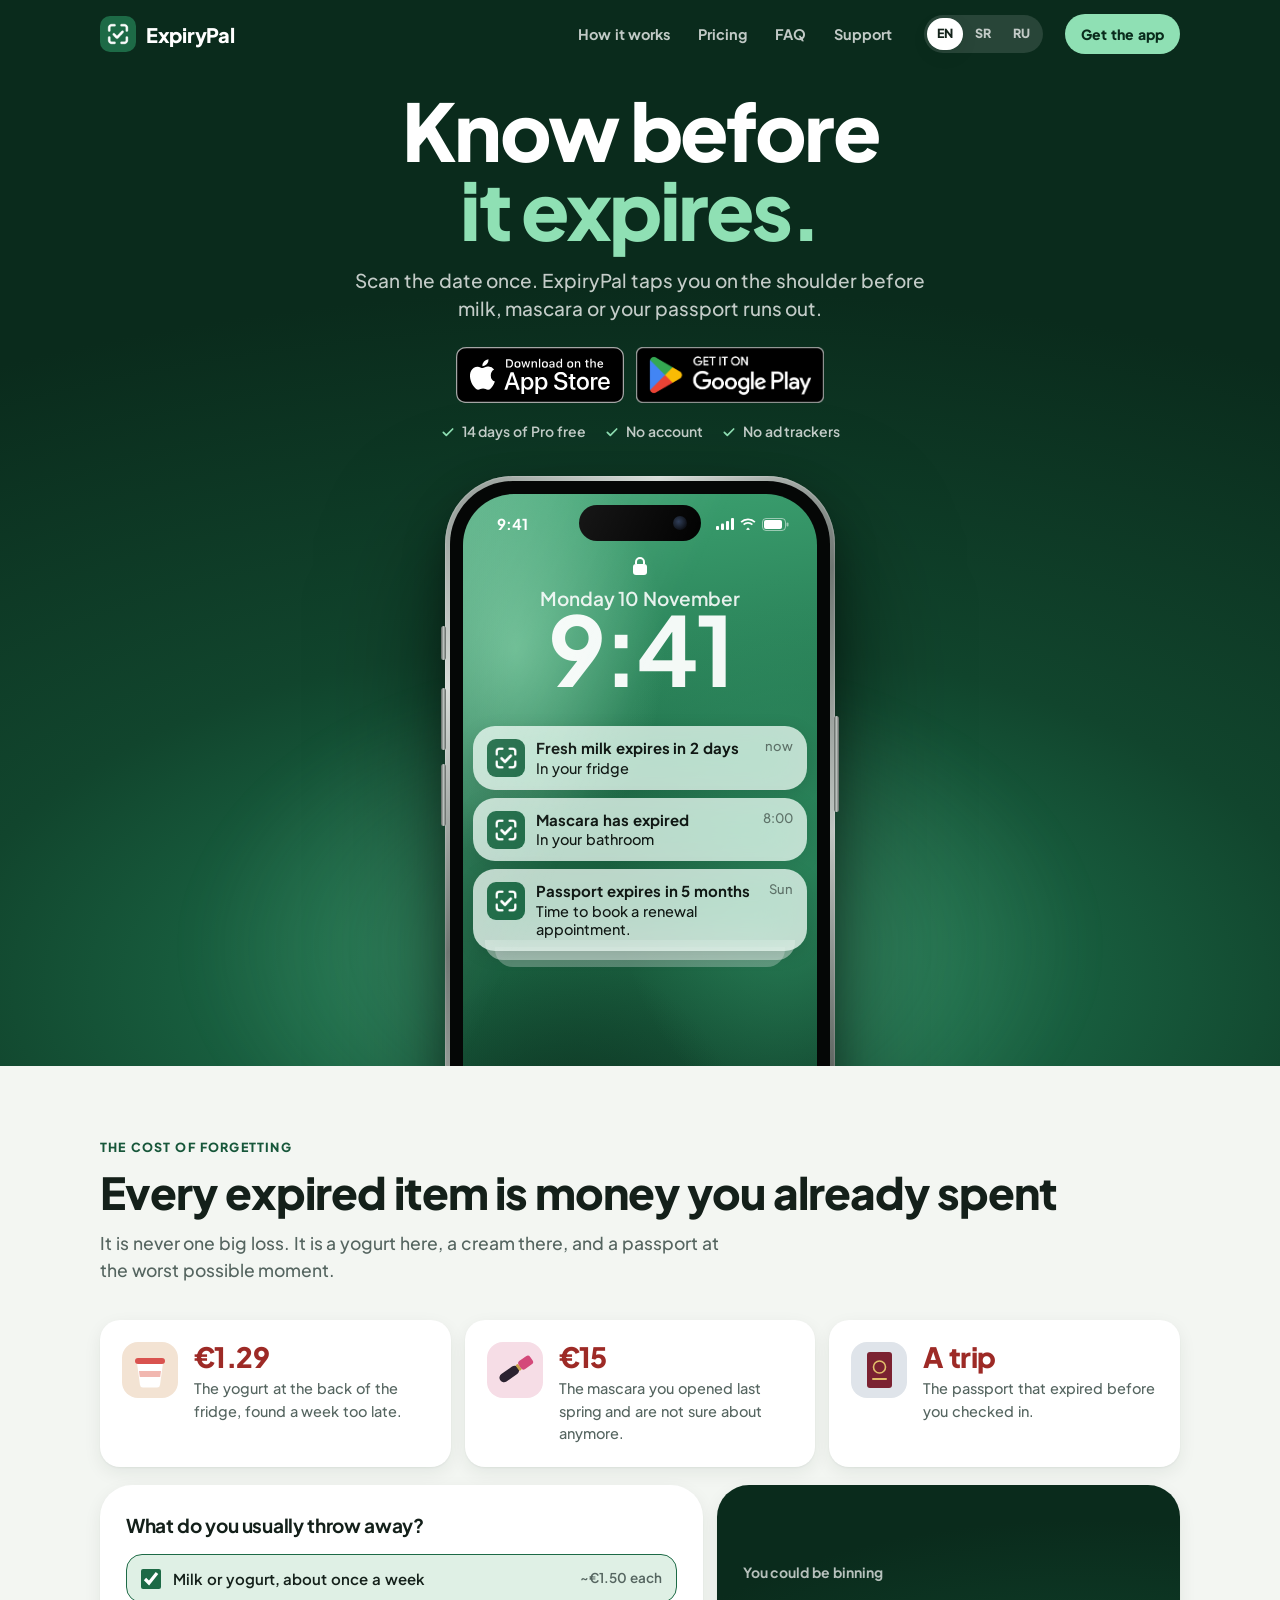
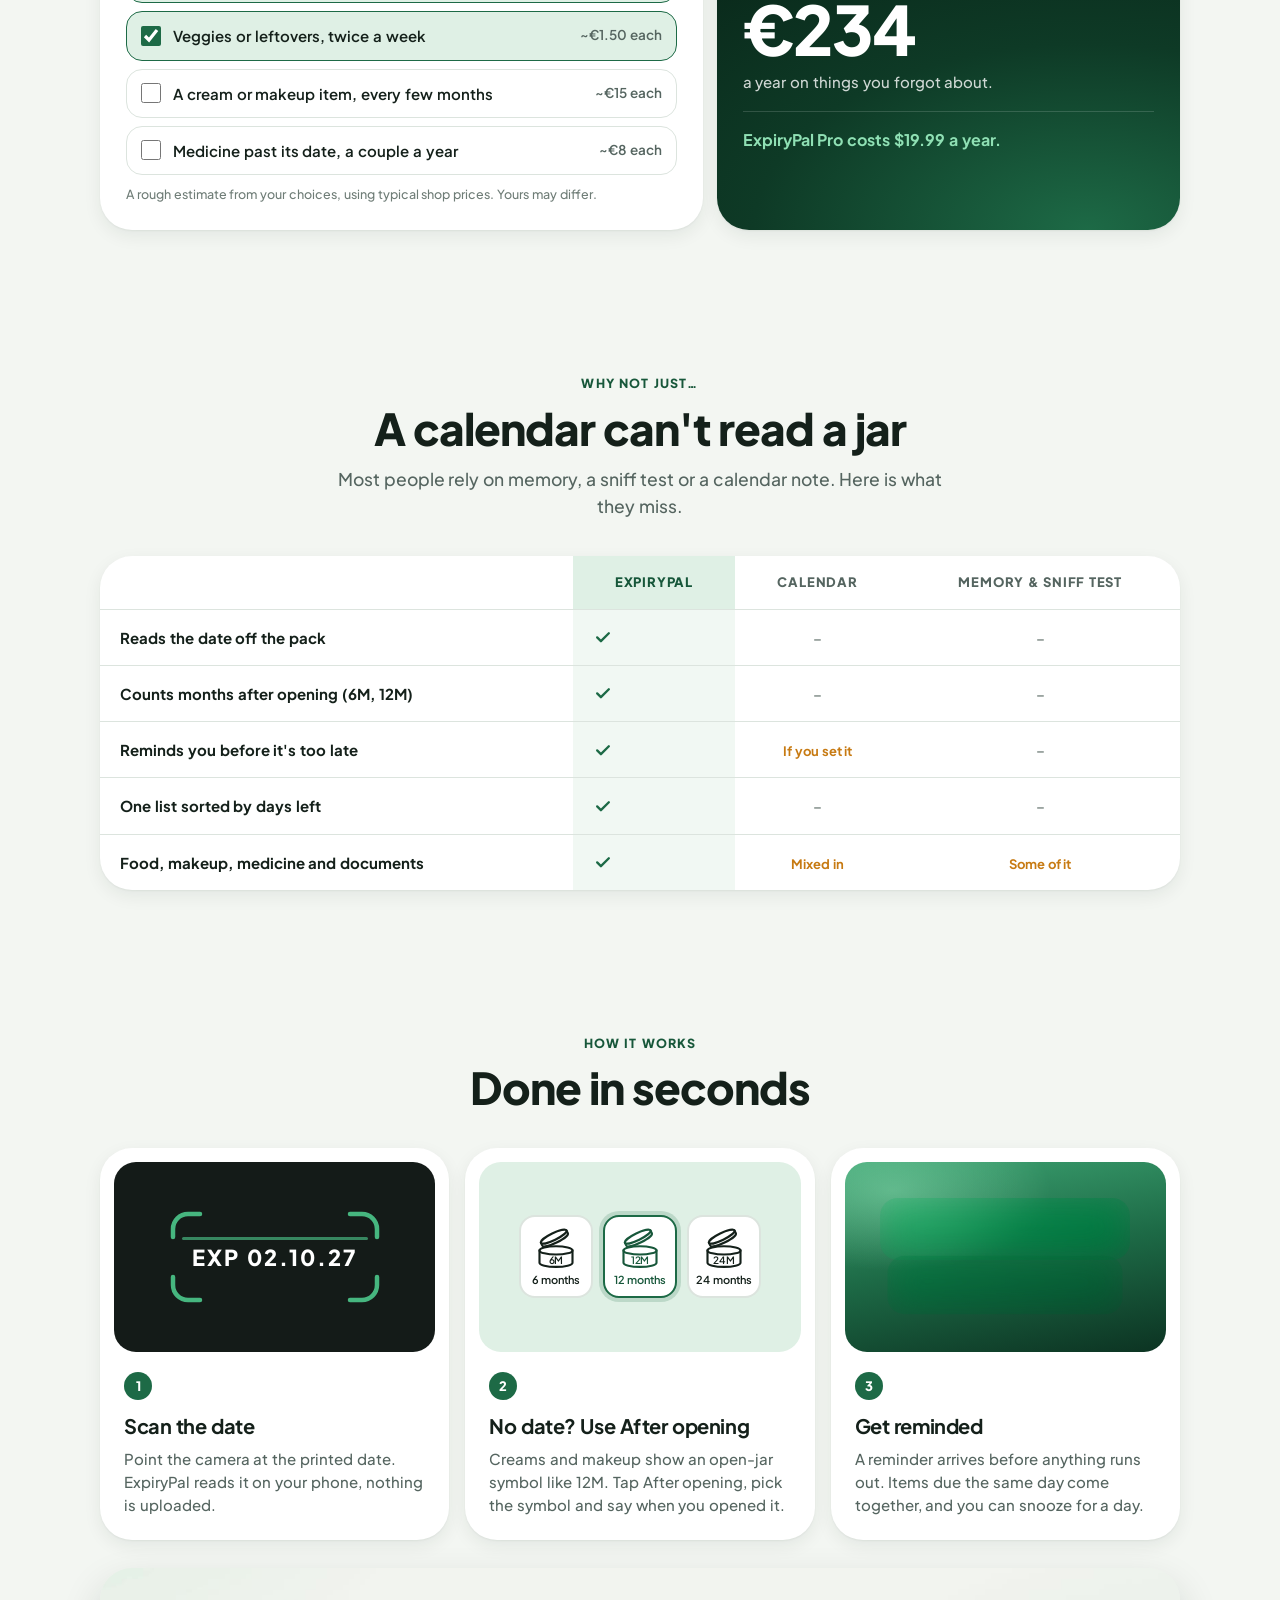
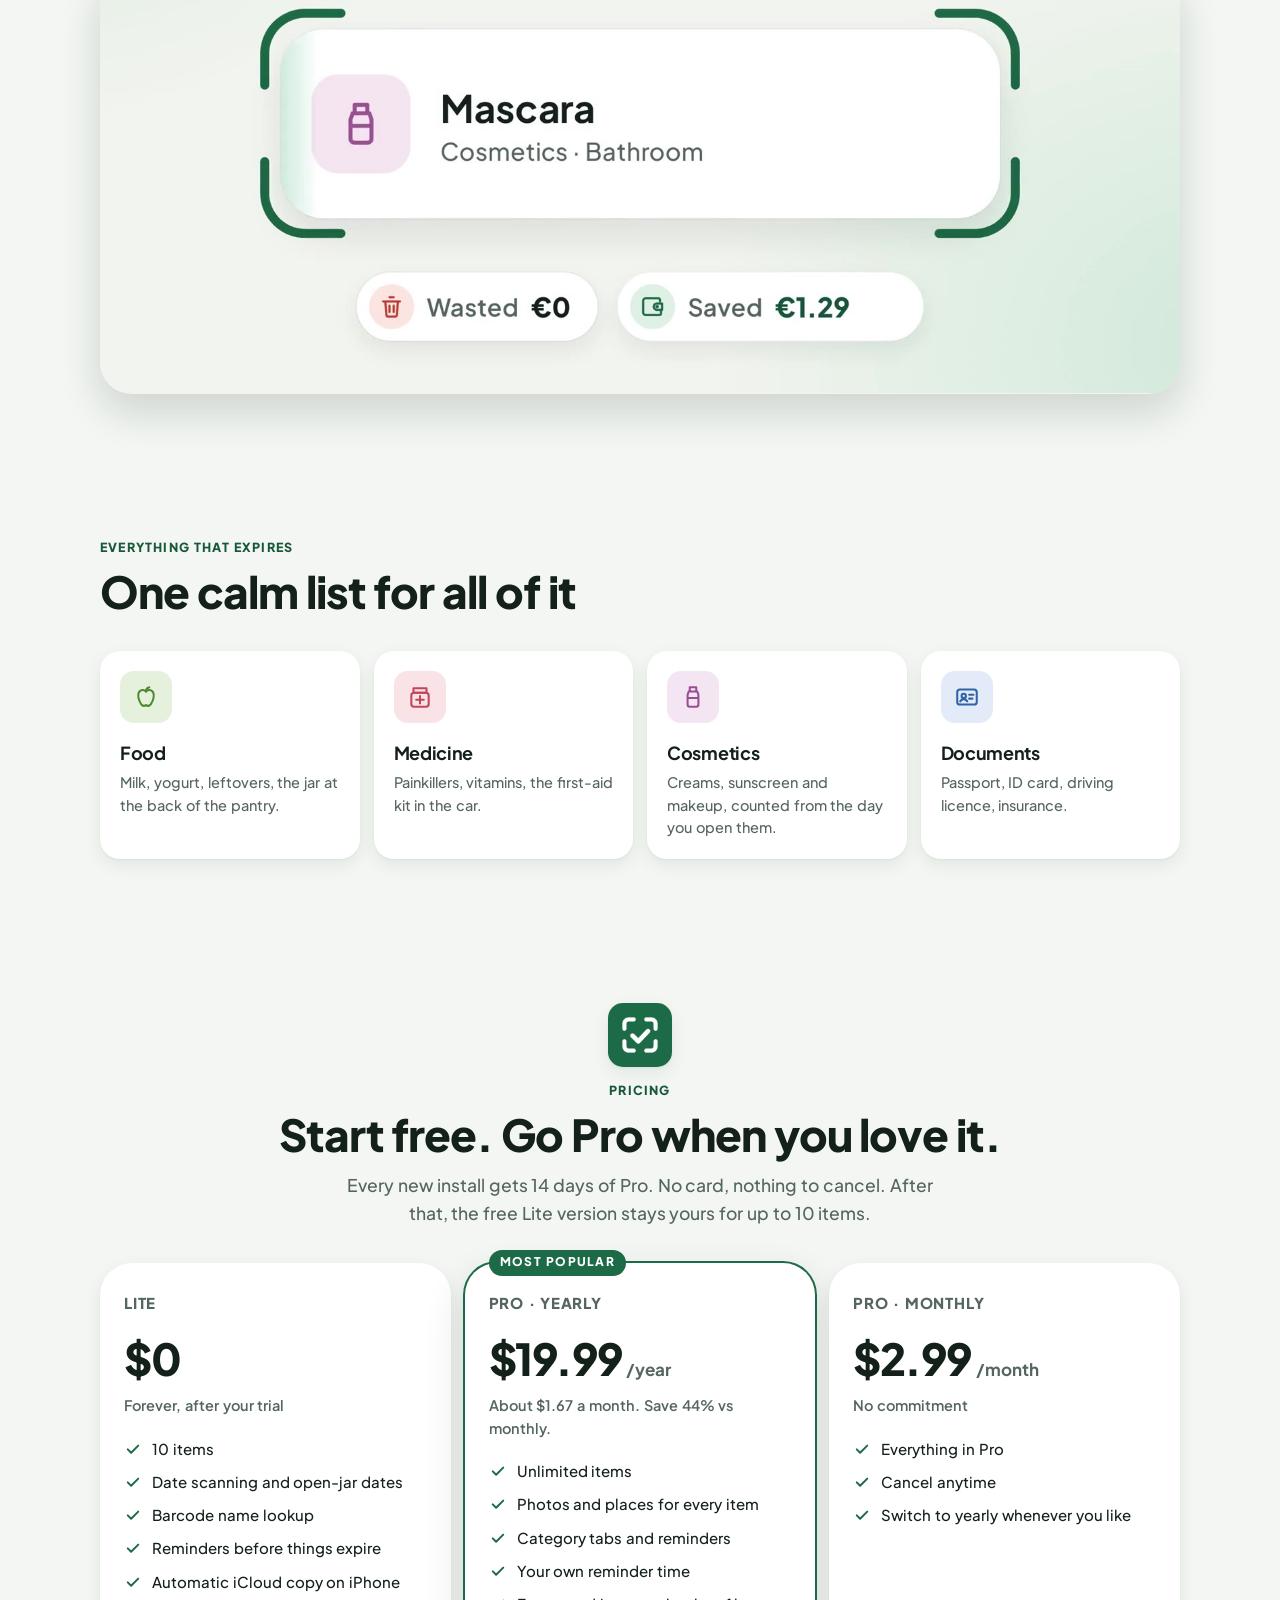
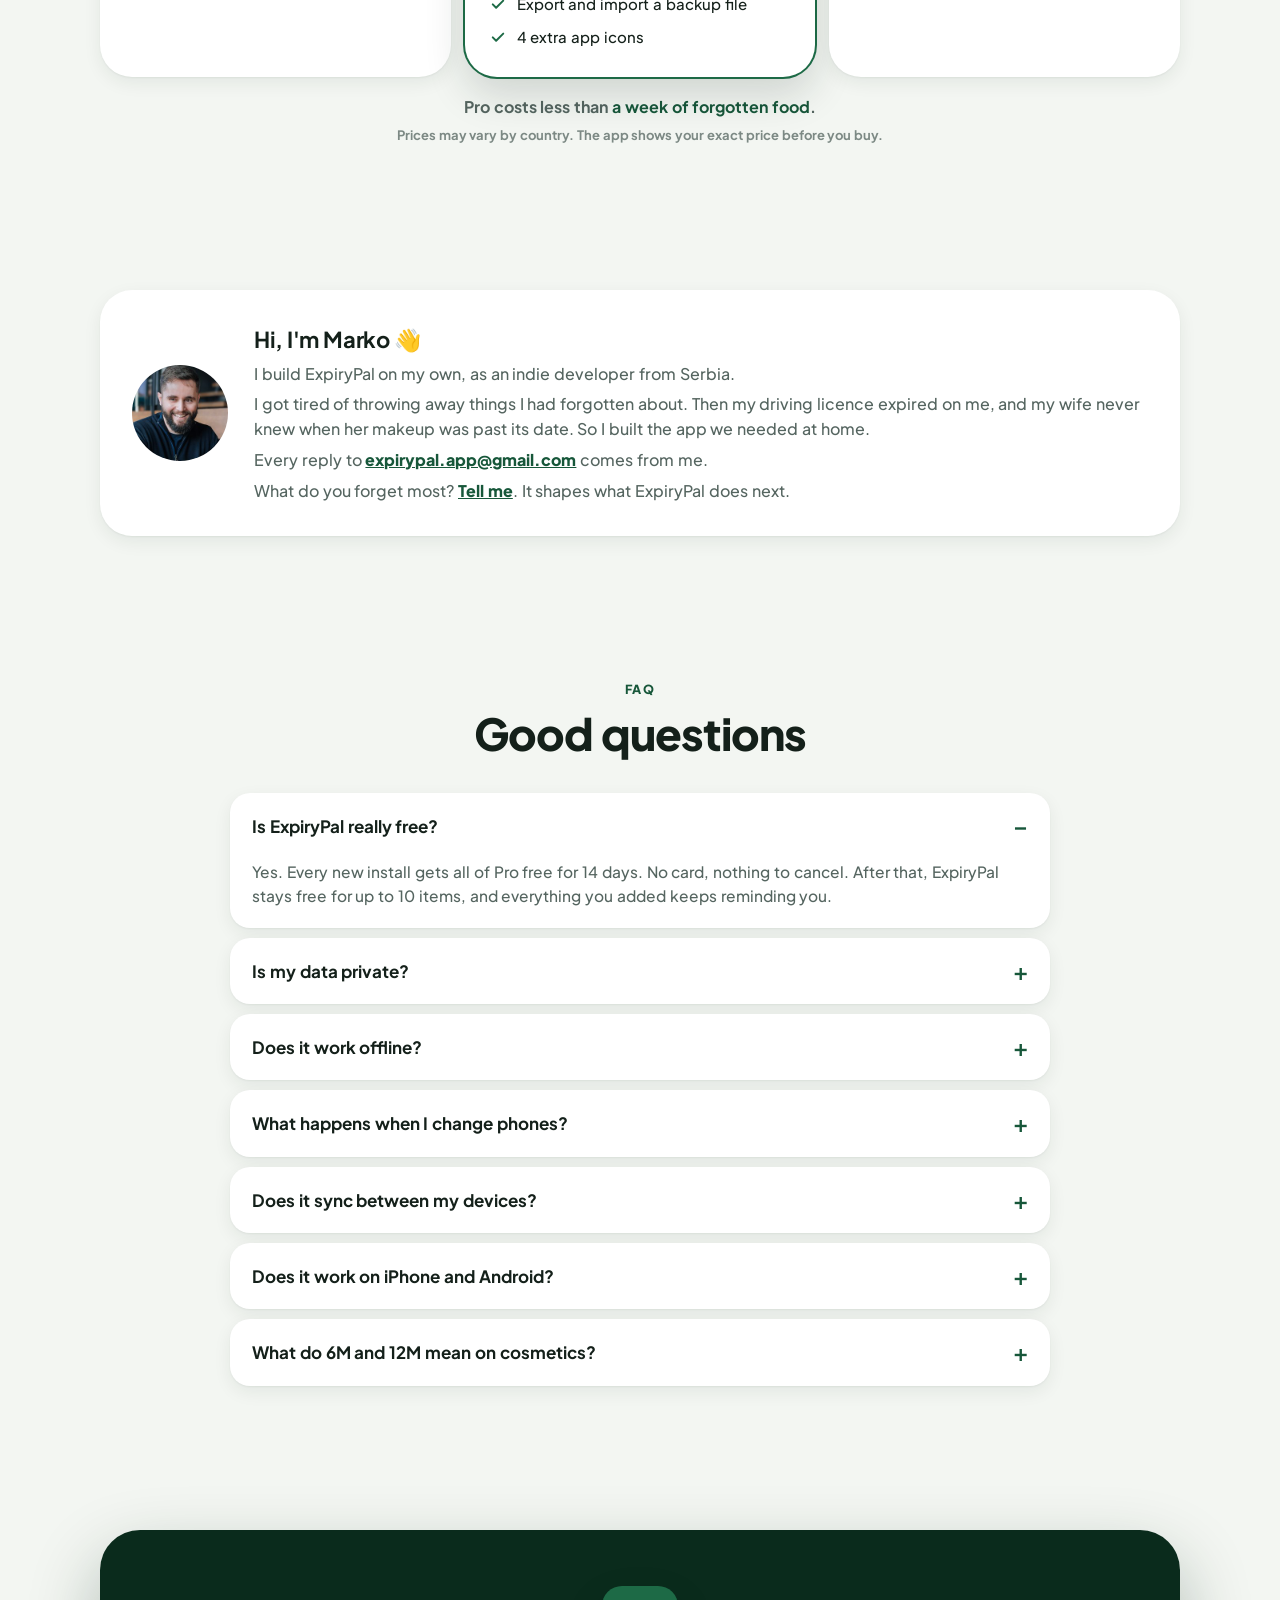
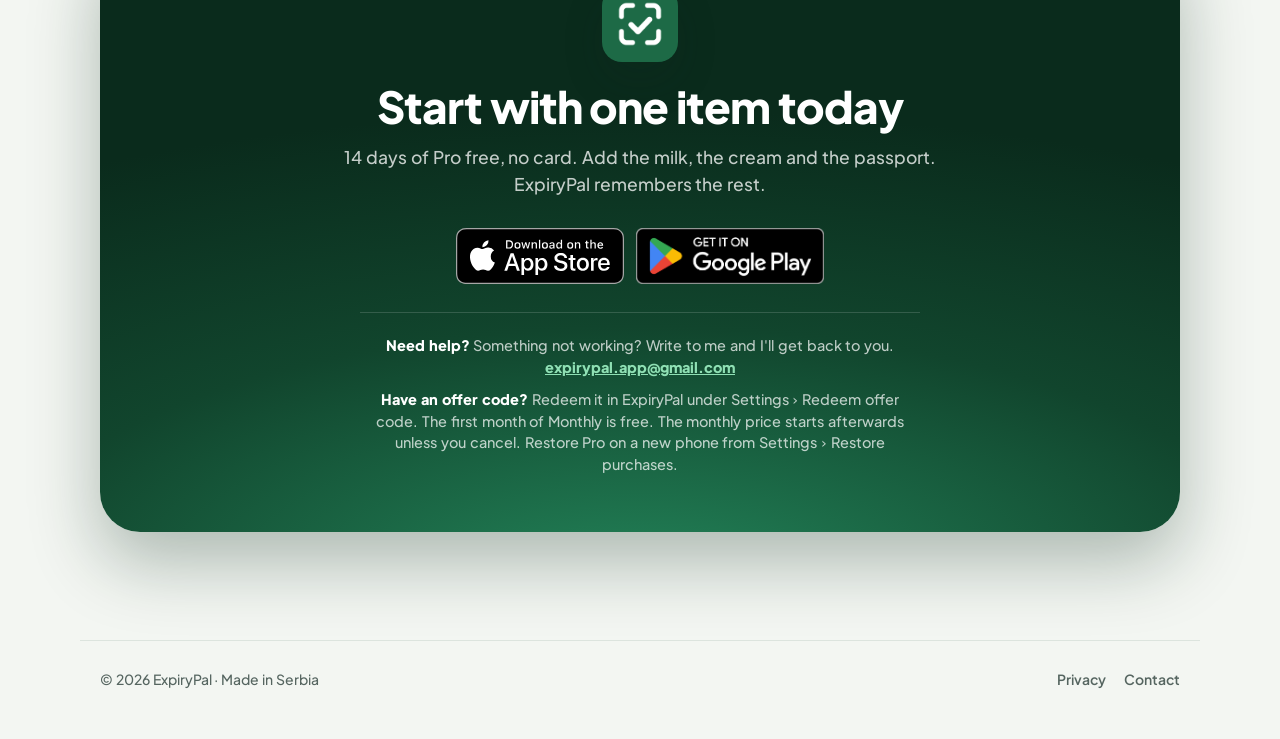
==== commit 7411406e: "Prices fix" ====
--- a/index.html
+++ b/index.html
@@ -21,5 +21,5 @@
   <!-- Cookieless, privacy-friendly site analytics (Plausible). Separate from the app. -->
   <!-- <script defer data-domain="expirypal.app" src="https://plausible.io/js/script.js"></script> -->
 </head>
-<body><header class="top onhero"><div class="wrap"><a class="brand" href="/"><img src="/assets/icon-green.png" alt="">ExpiryPal</a><nav class="nav"><a href="#how">How it works</a><a href="#pricing">Pricing</a><a href="#faq">FAQ</a><a href="#get">Support</a></nav><div class="lang" role="navigation" aria-label="Language"><a href="/" class=on hreflang="en" lang="en">EN</a><a href="/sr/" hreflang="sr" lang="sr">SR</a><a href="/ru/" hreflang="ru" lang="ru">RU</a></div><a class="btn sm" href="#get" style="margin-left:10px">Get the app</a></div></header><main><section class="hero lh"><div class="wrap lh-copy"><h1>Know before<br><span>it expires.</span></h1><p class="lead">Scan the date once. ExpiryPal taps you on the shoulder before milk, mascara or your passport runs out.</p><div class="badges"><a class="sbadge" href="https://apps.apple.com/app/id6821722011?pt=129595375&ct=website&mt=8"><img src="/assets/badge-app-store.svg" alt="Download on the App Store" width="168" height="56"></a><a class="sbadge" href="https://play.google.com/store/apps/details?id=com.expirypal.app&referrer=utm_source%3Dwebsite%26utm_medium%3Dsite"><img src="/assets/badge-google-play.png" alt="Get it on Google Play" width="188" height="56"></a></div><div class="assure"><span><svg class="ic " width="16" height="16" viewBox="0 0 24 24" fill="none" stroke="currentColor" stroke-width="2.6" stroke-linecap="round" stroke-linejoin="round" aria-hidden="true"><path d="M5 12.5l4.5 4.5L19 7.5"/></svg>14 days of Pro free</span><span><svg class="ic " width="16" height="16" viewBox="0 0 24 24" fill="none" stroke="currentColor" stroke-width="2.6" stroke-linecap="round" stroke-linejoin="round" aria-hidden="true"><path d="M5 12.5l4.5 4.5L19 7.5"/></svg>No account</span><span><svg class="ic " width="16" height="16" viewBox="0 0 24 24" fill="none" stroke="currentColor" stroke-width="2.6" stroke-linecap="round" stroke-linejoin="round" aria-hidden="true"><path d="M5 12.5l4.5 4.5L19 7.5"/></svg>No ad trackers</span></div></div><div class="lh-stage" aria-hidden="true"><div class="iph"><i class="hb act"></i><i class="hb vu"></i><i class="hb vd"></i><i class="hb pw"></i><div class="bez"><div class="scr"><div class="isl"></div><div class="sb"><span>9:41</span><span class="r"><svg width="18" height="12" viewBox="0 0 18 12" fill="#fff"><rect x="0" y="8" width="3" height="4" rx="1"/><rect x="5" y="5.5" width="3" height="6.5" rx="1"/><rect x="10" y="3" width="3" height="9" rx="1"/><rect x="15" y="0" width="3" height="12" rx="1"/></svg><svg width="16" height="12" viewBox="0 0 16 12" fill="#fff"><path d="M8 2.2c2.4 0 4.6.9 6.2 2.5l1.3-1.3A10.6 10.6 0 0 0 8 .4 10.6 10.6 0 0 0 .5 3.4l1.3 1.3A8.8 8.8 0 0 1 8 2.2zm0 3.6c1.4 0 2.7.5 3.7 1.5l1.3-1.3A7 7 0 0 0 8 4a7 7 0 0 0-5 2l1.3 1.3c1-1 2.3-1.5 3.7-1.5zM8 9.4l-2 2 2 .6 2-.6z"/></svg><svg width="27" height="13" viewBox="0 0 27 13"><rect x=".5" y=".5" width="23" height="12" rx="3.5" fill="none" stroke="rgba(255,255,255,.5)"/><rect x="2" y="2" width="18" height="9" rx="2" fill="#fff"/><rect x="24.5" y="4.5" width="2" height="4" rx="1" fill="rgba(255,255,255,.5)"/></svg></span></div><svg class="lk" width="16" height="20" viewBox="0 0 16 20" fill="#fff"><rect x="1" y="8" width="14" height="11" rx="3"/><path d="M4 8V6a4 4 0 0 1 8 0v2" fill="none" stroke="#fff" stroke-width="2"/></svg><div class="dt">Monday 10 November</div><div class="clk">9:41</div><div class="stack"><div class="nt"><img src="/assets/icon-green.png" alt=""><div class="tx"><div class="h"><span>Fresh milk expires in 2 days</span><span>now</span></div><p>In your fridge</p></div></div><div class="nt"><img src="/assets/icon-green.png" alt=""><div class="tx"><div class="h"><span>Mascara has expired</span><span>8:00</span></div><p>In your bathroom</p></div></div><div class="grp"><div class="nt"><img src="/assets/icon-green.png" alt=""><div class="tx"><div class="h"><span>Passport expires in 5 months</span><span>Sun</span></div><p>Time to book a renewal appointment.</p></div></div><i class="gh"></i><i class="gh g2"></i></div></div><div class="qa l"><svg width="20" height="22" viewBox="0 0 20 24" fill="#fff"><path d="M5 1h10v5l-3 4v12H8V10L5 6z"/></svg></div><div class="qa r"><svg width="24" height="20" viewBox="0 0 24 20" fill="none" stroke="#fff" stroke-width="2"><path d="M3 5h4l2-3h6l2 3h4v13H3z"/><circle cx="12" cy="11" r="4"/></svg></div><div class="hm"></div></div></div></div></div></section><section id="cost"><div class="wrap"><div class="head"><div class="kicker">The cost of forgetting</div><h2>Every expired item is money you already spent</h2><p class="sub">It is never one big loss. It is a yogurt here, a cream there, and a passport at the worst possible moment.</p></div><div class="costs"><div class="cost"><div class="thumb"><svg viewBox="0 0 56 56" width="100%" height="100%" preserveAspectRatio="xMidYMid slice"><rect width="56" height="56" fill="#f3e3d3"/><path d="M15 21h26l-3 22a3 3 0 0 1-3 2.6H21A3 3 0 0 1 18 43z" fill="#fff"/><rect x="13" y="16" width="30" height="6" rx="3" fill="#d9534f"/><path d="M17 29h22l-.8 6H17.8z" fill="#f1b7b0"/></svg></div><div><div class="amt">€1.29</div><p>The yogurt at the back of the fridge, found a week too late.</p></div></div><div class="cost"><div class="thumb"><svg viewBox="0 0 56 56" width="100%" height="100%"><rect width="56" height="56" fill="#f6dde6"/><g transform="rotate(-35 28 28)"><rect x="10" y="23.5" width="22" height="9" rx="4.5" fill="#2b2230"/><rect x="31" y="24.5" width="3" height="7" rx="1" fill="#c9a24a"/><rect x="34" y="23" width="14" height="10" rx="3" fill="#d4497a"/></g></svg></div><div><div class="amt">€15</div><p>The mascara you opened last spring and are not sure about anymore.</p></div></div><div class="cost"><div class="thumb"><svg viewBox="0 0 56 56" width="100%" height="100%" preserveAspectRatio="xMidYMid slice"><rect width="56" height="56" fill="#dfe4ea"/><rect x="16" y="10" width="25" height="36" rx="3" fill="#7b2231"/><circle cx="28.5" cy="25" r="6" fill="none" stroke="#e2bf6a" stroke-width="1.6"/><rect x="21" y="36" width="15" height="2" rx="1" fill="#e2bf6a"/></svg></div><div><div class="amt">A trip</div><p>The passport that expired before you checked in.</p></div></div></div><div class="calc"><div class="box"><h3>What do you usually throw away?</h3><label class="opt"><input type="checkbox" data-y="78" checked>Milk or yogurt, about once a week<span class="p">~€1.50 each</span></label><label class="opt"><input type="checkbox" data-y="156" checked>Veggies or leftovers, twice a week<span class="p">~€1.50 each</span></label><label class="opt"><input type="checkbox" data-y="45">A cream or makeup item, every few months<span class="p">~€15 each</span></label><label class="opt"><input type="checkbox" data-y="16">Medicine past its date, a couple a year<span class="p">~€8 each</span></label><p class="fine">A rough estimate from your choices, using typical shop prices. Yours may differ.</p></div><div class="box result"><div class="k">You could be binning</div><div class="big" id="total">€234</div><p>a year on things you forgot about.</p><div class="vs">ExpiryPal Pro costs €19.99 a year.</div></div></div></div></section><section id="why"><div class="wrap"><div class="head center"><div class="kicker">Why not just…</div><h2>A calendar can't read a jar</h2><p class="sub">Most people rely on memory, a sniff test or a calendar note. Here is what they miss.</p></div><div class="compare"><table><tr><th></th><th class="me">ExpiryPal</th><th>Calendar</th><th>Memory<span class="hide-m"> &amp; sniff test</span></th></tr><tr><td>Reads the date off the pack</td><td class="me"><span class="y"><svg class="ic " width="20" height="20" viewBox="0 0 24 24" fill="none" stroke="currentColor" stroke-width="2.8" stroke-linecap="round" stroke-linejoin="round" aria-hidden="true"><path d="M5 12.5l4.5 4.5L19 7.5"/></svg></span></td><td><span class="n">–</span></td><td><span class="n">–</span></td></tr><tr><td>Counts months after opening (6M, 12M)</td><td class="me"><span class="y"><svg class="ic " width="20" height="20" viewBox="0 0 24 24" fill="none" stroke="currentColor" stroke-width="2.8" stroke-linecap="round" stroke-linejoin="round" aria-hidden="true"><path d="M5 12.5l4.5 4.5L19 7.5"/></svg></span></td><td><span class="n">–</span></td><td><span class="n">–</span></td></tr><tr><td>Reminds you before it's too late</td><td class="me"><span class="y"><svg class="ic " width="20" height="20" viewBox="0 0 24 24" fill="none" stroke="currentColor" stroke-width="2.8" stroke-linecap="round" stroke-linejoin="round" aria-hidden="true"><path d="M5 12.5l4.5 4.5L19 7.5"/></svg></span></td><td><span class="half">If you set it</span></td><td><span class="n">–</span></td></tr><tr><td>One list sorted by days left</td><td class="me"><span class="y"><svg class="ic " width="20" height="20" viewBox="0 0 24 24" fill="none" stroke="currentColor" stroke-width="2.8" stroke-linecap="round" stroke-linejoin="round" aria-hidden="true"><path d="M5 12.5l4.5 4.5L19 7.5"/></svg></span></td><td><span class="n">–</span></td><td><span class="n">–</span></td></tr><tr><td>Food, makeup, medicine and documents</td><td class="me"><span class="y"><svg class="ic " width="20" height="20" viewBox="0 0 24 24" fill="none" stroke="currentColor" stroke-width="2.8" stroke-linecap="round" stroke-linejoin="round" aria-hidden="true"><path d="M5 12.5l4.5 4.5L19 7.5"/></svg></span></td><td><span class="half">Mixed in</span></td><td><span class="half">Some of it</span></td></tr></table></div></div></section><section id="how"><div class="wrap"><div class="head center"><div class="kicker">How it works</div><h2>Done in seconds</h2></div><div class="steps"><div class="step"><div class="art cam"><div class="vf"><svg width="210" height="92" viewBox="0 0 210 92" fill="none" stroke="#46b67f" stroke-width="4.5" stroke-linecap="round"><path d="M3 26V18A15 15 0 0 1 18 3h12M180 3h12a15 15 0 0 1 15 15v8M207 66v8a15 15 0 0 1-15 15h-12M30 89H18A15 15 0 0 1 3 74v-8"/></svg><span class="hl"></span>EXP 02.10.27</div></div><span class="n">1</span><h3>Scan the date</h3><p>Point the camera at the printed date. ExpiryPal reads it on your phone, nothing is uploaded.</p></div><div class="step"><div class="art jar"><div class="jars"><div class="jt"><svg width="44" height="44" viewBox="0 0 48 48" fill="none" stroke="currentColor" stroke-width="2.33" stroke-linejoin="round" stroke-linecap="round"><ellipse cx="24" cy="25.5" rx="18" ry="4.5"/><path d="M6 25.5V39A18 4.5 0 0 0 42 39V25.5"/><g transform="rotate(-26 21.5 10.5)"><ellipse cx="21.5" cy="10.5" rx="15.5" ry="3.8"/><path d="M6 10.5v3.4A15.5 3.8 0 0 0 37 13.9v-3.4"/></g><text x="24" y="40" text-anchor="middle" fill="currentColor" stroke="none" style="font:800 12px var(--font-sans);letter-spacing:-.2px">6M</text></svg>6 months</div><div class="jt on"><svg width="44" height="44" viewBox="0 0 48 48" fill="none" stroke="currentColor" stroke-width="2.33" stroke-linejoin="round" stroke-linecap="round"><ellipse cx="24" cy="25.5" rx="18" ry="4.5"/><path d="M6 25.5V39A18 4.5 0 0 0 42 39V25.5"/><g transform="rotate(-26 21.5 10.5)"><ellipse cx="21.5" cy="10.5" rx="15.5" ry="3.8"/><path d="M6 10.5v3.4A15.5 3.8 0 0 0 37 13.9v-3.4"/></g><text x="24" y="40" text-anchor="middle" fill="currentColor" stroke="none" style="font:800 10.4px var(--font-sans);letter-spacing:-.2px">12M</text></svg>12 months</div><div class="jt"><svg width="44" height="44" viewBox="0 0 48 48" fill="none" stroke="currentColor" stroke-width="2.33" stroke-linejoin="round" stroke-linecap="round"><ellipse cx="24" cy="25.5" rx="18" ry="4.5"/><path d="M6 25.5V39A18 4.5 0 0 0 42 39V25.5"/><g transform="rotate(-26 21.5 10.5)"><ellipse cx="21.5" cy="10.5" rx="15.5" ry="3.8"/><path d="M6 10.5v3.4A15.5 3.8 0 0 0 37 13.9v-3.4"/></g><text x="24" y="40" text-anchor="middle" fill="currentColor" stroke="none" style="font:800 10.4px var(--font-sans);letter-spacing:-.2px">24M</text></svg>24 months</div></div></div><span class="n">2</span><h3>No date? Use After opening</h3><p>Creams and makeup show an open-jar symbol like 12M. Tap After opening, pick the symbol and say when you opened it.</p></div><div class="step"><div class="art bell"><div><div class="note"><img src="/assets/icon-green.png" alt=""><div style="flex:1"><b>ExpiryPal<i>9:00</i></b><span>Fresh milk expires in 2 days.</span></div></div><div class="note"><img src="/assets/icon-green.png" alt=""><div style="flex:1"><b>ExpiryPal<i>Yesterday</i></b><span>Passport expires in 30 days.</span></div></div></div></div><span class="n">3</span><h3>Get reminded</h3><p>A reminder arrives before anything runs out. Items due the same day come together, and you can snooze for a day.</p></div></div><div style="margin-top:28px"><div class="video"><video src="/assets/expirypal-scan.mp4" autoplay muted loop playsinline preload="metadata" poster="/assets/expirypal-scan-poster.jpg"></video></div></div></div></section><section id="everything"><div class="wrap"><div class="head"><div class="kicker">Everything that expires</div><h2>One calm list for all of it</h2></div><div class="cats"><div class="cat"><div class="thumb food"><svg class="ic " width="26" height="26" viewBox="0 0 24 24" fill="none" stroke="currentColor" stroke-width="1.9" stroke-linecap="round" stroke-linejoin="round" aria-hidden="true"><path d="M12 7c-1.5-2-5-2-6.5.5S5 15 7.5 18.5c1.3 1.8 3 2 4.5 1 1.5 1 3.2.8 4.5-1C19 15 20 10 18.5 7.5S13.5 5 12 7z"/><path d="M12 7c0-2 1-3.5 3-4"/></svg></div><h3>Food</h3><p>Milk, yogurt, leftovers, the jar at the back of the pantry.</p></div><div class="cat"><div class="thumb medicine"><svg class="ic " width="26" height="26" viewBox="0 0 24 24" fill="none" stroke="currentColor" stroke-width="1.9" stroke-linecap="round" stroke-linejoin="round" aria-hidden="true"><rect x="4" y="8" width="16" height="13" rx="2.5"/><path d="M6 4h12v4H6zM12 11v7M8.5 14.5h7"/></svg></div><h3>Medicine</h3><p>Painkillers, vitamins, the first-aid kit in the car.</p></div><div class="cat"><div class="thumb cosmetics"><svg class="ic " width="26" height="26" viewBox="0 0 24 24" fill="none" stroke="currentColor" stroke-width="1.9" stroke-linecap="round" stroke-linejoin="round" aria-hidden="true"><path d="M9 3h6v4H9zM8 7h8l1 3v9a2 2 0 0 1-2 2H9a2 2 0 0 1-2-2v-9z"/><path d="M7.5 13h9"/></svg></div><h3>Cosmetics</h3><p>Creams, sunscreen and makeup, counted from the day you open them.</p></div><div class="cat"><div class="thumb documents"><svg class="ic " width="26" height="26" viewBox="0 0 24 24" fill="none" stroke="currentColor" stroke-width="1.9" stroke-linecap="round" stroke-linejoin="round" aria-hidden="true"><rect x="3" y="5" width="18" height="14" rx="2.5"/><circle cx="9" cy="11" r="2"/><path d="M5.8 16c.6-1.4 1.8-2 3.2-2s2.6.6 3.2 2M14 10h4M14 13.5h3"/></svg></div><h3>Documents</h3><p>Passport, ID card, driving licence, insurance.</p></div></div></div></section><section id="pricing"><div class="wrap"><div class="head center"><img class="pmark" src="/assets/icon-green.png" alt="" width="64" height="64"><div class="kicker">Pricing</div><h2>Start free. Go Pro when you love it.</h2><p class="sub">Every new install gets 14 days of Pro. No card, nothing to cancel. After that, the free Lite version stays yours for up to 10 items.</p></div><div class="plans"><div class="plan"><div class="nm">Lite</div><div class="price">€0</div><div class="per">Forever, after your trial</div><ul><li><svg class="ic " width="18" height="18" viewBox="0 0 24 24" fill="none" stroke="currentColor" stroke-width="2.6" stroke-linecap="round" stroke-linejoin="round" aria-hidden="true"><path d="M5 12.5l4.5 4.5L19 7.5"/></svg>10 items</li><li><svg class="ic " width="18" height="18" viewBox="0 0 24 24" fill="none" stroke="currentColor" stroke-width="2.6" stroke-linecap="round" stroke-linejoin="round" aria-hidden="true"><path d="M5 12.5l4.5 4.5L19 7.5"/></svg>Date scanning and open-jar dates</li><li><svg class="ic " width="18" height="18" viewBox="0 0 24 24" fill="none" stroke="currentColor" stroke-width="2.6" stroke-linecap="round" stroke-linejoin="round" aria-hidden="true"><path d="M5 12.5l4.5 4.5L19 7.5"/></svg>Barcode name lookup</li><li><svg class="ic " width="18" height="18" viewBox="0 0 24 24" fill="none" stroke="currentColor" stroke-width="2.6" stroke-linecap="round" stroke-linejoin="round" aria-hidden="true"><path d="M5 12.5l4.5 4.5L19 7.5"/></svg>Reminders before things expire</li><li><svg class="ic " width="18" height="18" viewBox="0 0 24 24" fill="none" stroke="currentColor" stroke-width="2.6" stroke-linecap="round" stroke-linejoin="round" aria-hidden="true"><path d="M5 12.5l4.5 4.5L19 7.5"/></svg>Automatic iCloud copy on iPhone</li></ul></div><div class="plan best"><span class="tag gold-pill">MOST POPULAR</span><div class="nm">Pro · Yearly</div><div class="price">€19.99<small> /year</small></div><div class="per">About €1.67 a month. Save 44% vs monthly.</div><ul><li><svg class="ic " width="18" height="18" viewBox="0 0 24 24" fill="none" stroke="currentColor" stroke-width="2.6" stroke-linecap="round" stroke-linejoin="round" aria-hidden="true"><path d="M5 12.5l4.5 4.5L19 7.5"/></svg>Unlimited items</li><li><svg class="ic " width="18" height="18" viewBox="0 0 24 24" fill="none" stroke="currentColor" stroke-width="2.6" stroke-linecap="round" stroke-linejoin="round" aria-hidden="true"><path d="M5 12.5l4.5 4.5L19 7.5"/></svg>Photos and places for every item</li><li><svg class="ic " width="18" height="18" viewBox="0 0 24 24" fill="none" stroke="currentColor" stroke-width="2.6" stroke-linecap="round" stroke-linejoin="round" aria-hidden="true"><path d="M5 12.5l4.5 4.5L19 7.5"/></svg>Category tabs and reminders</li><li><svg class="ic " width="18" height="18" viewBox="0 0 24 24" fill="none" stroke="currentColor" stroke-width="2.6" stroke-linecap="round" stroke-linejoin="round" aria-hidden="true"><path d="M5 12.5l4.5 4.5L19 7.5"/></svg>Your own reminder time</li><li><svg class="ic " width="18" height="18" viewBox="0 0 24 24" fill="none" stroke="currentColor" stroke-width="2.6" stroke-linecap="round" stroke-linejoin="round" aria-hidden="true"><path d="M5 12.5l4.5 4.5L19 7.5"/></svg>Export and import a backup file</li><li><svg class="ic " width="18" height="18" viewBox="0 0 24 24" fill="none" stroke="currentColor" stroke-width="2.6" stroke-linecap="round" stroke-linejoin="round" aria-hidden="true"><path d="M5 12.5l4.5 4.5L19 7.5"/></svg>4 extra app icons</li></ul></div><div class="plan"><div class="nm">Pro · Monthly</div><div class="price">€2.99<small> /month</small></div><div class="per">No commitment</div><ul><li><svg class="ic " width="18" height="18" viewBox="0 0 24 24" fill="none" stroke="currentColor" stroke-width="2.6" stroke-linecap="round" stroke-linejoin="round" aria-hidden="true"><path d="M5 12.5l4.5 4.5L19 7.5"/></svg>Everything in Pro</li><li><svg class="ic " width="18" height="18" viewBox="0 0 24 24" fill="none" stroke="currentColor" stroke-width="2.6" stroke-linecap="round" stroke-linejoin="round" aria-hidden="true"><path d="M5 12.5l4.5 4.5L19 7.5"/></svg>Cancel anytime</li><li><svg class="ic " width="18" height="18" viewBox="0 0 24 24" fill="none" stroke="currentColor" stroke-width="2.6" stroke-linecap="round" stroke-linejoin="round" aria-hidden="true"><path d="M5 12.5l4.5 4.5L19 7.5"/></svg>Switch to yearly whenever you like</li></ul></div></div><p class="value">Pro costs less than <b>a week of forgotten food</b>.</p></div></section><section id="maker"><div class="wrap"><div class="maker"><img class="avatar" src="/assets/marko.jpg" alt="Marko Krstanović, the maker of ExpiryPal" width="96" height="96" loading="lazy"><div><h3>Hi, I'm Marko 👋</h3><p>I build ExpiryPal on my own, as an indie developer from Serbia.</p><p>I got tired of throwing away things I had forgotten about. Then my driving licence expired on me, and my wife never knew when her makeup was past its date. So I built the app we needed at home.</p><p>Every reply to <a href="mailto:expirypal.app@gmail.com">expirypal.app@gmail.com</a> comes from me.</p><p>What do you forget most? <a href="mailto:expirypal.app@gmail.com?subject=What%20I%20forget%20most">Tell me</a>. It shapes what ExpiryPal does next.</p></div></div></div></section><section id="faq"><div class="wrap"><div class="head center"><div class="kicker">FAQ</div><h2>Good questions</h2></div><div class="faq" style="max-width:820px;margin:0 auto"><details open><summary>Is ExpiryPal really free?</summary><p>Yes. Every new install gets all of Pro free for 14 days. No card, nothing to cancel. After that, ExpiryPal stays free for up to 10 items, and everything you added keeps reminding you.</p></details><details><summary>Is my data private?</summary><p>Yes. There is no account, dates are read on the device, and we never see your items or photos. The app has no ad or analytics trackers. To run subscriptions it shares an anonymous ID and a few app details with RevenueCat, and a barcode you scan is looked up in public product databases. Read the <a href="/privacy.html" hreflang="en">privacy policy</a>.</p></details><details><summary>Does it work offline?</summary><p>Yes. Dates are read on your phone and reminders are scheduled on your phone, so neither needs the internet. Only looking up a product name from its barcode needs a connection.</p></details><details><summary>What happens when I change phones?</summary><p>On iPhone, ExpiryPal keeps a copy of your list (without photos) in your own iCloud and offers to restore it the first time you open the app on a new iPhone. On any phone, Pro can also export your items to a file. Restore Pro itself from Settings › Restore purchases.</p></details><details><summary>Does it sync between my devices?</summary><p>Not live. There is no account, so each phone keeps its own list. On iPhone, the iCloud copy is used to bring your list back on a new phone, not to sync two phones at once.</p></details><details><summary>Does it work on iPhone and Android?</summary><p>Yes, ExpiryPal is on the App Store and Google Play.</p></details><details><summary>What do 6M and 12M mean on cosmetics?</summary><p>It is the period-after-opening symbol: a small open jar with a number of months. 12M means use it within 12 months of opening. Pick the symbol in ExpiryPal, say when you opened it, and it works out the date.</p></details></div></div></section><section id="get"><div class="wrap"><div class="cta"><img class="logo" src="/assets/icon-green.png" alt=""><h2>Start with one item today</h2><p class="sub" style="margin:0 auto">14 days of Pro free, no card. Add the milk, the cream and the passport. ExpiryPal remembers the rest.</p><div class="badges"><a class="sbadge" href="https://apps.apple.com/app/id6821722011?pt=129595375&ct=website&mt=8"><img src="/assets/badge-app-store.svg" alt="Download on the App Store" width="168" height="56"></a><a class="sbadge" href="https://play.google.com/store/apps/details?id=com.expirypal.app&referrer=utm_source%3Dwebsite%26utm_medium%3Dsite"><img src="/assets/badge-google-play.png" alt="Get it on Google Play" width="188" height="56"></a></div><div class="cta-more"><p><b>Need help?</b> Something not working? Write to me and I'll get back to you. <a href="mailto:expirypal.app@gmail.com">expirypal.app@gmail.com</a></p><p><b>Have an offer code?</b> Redeem it in ExpiryPal under Settings › Redeem offer code. The first month of Monthly is free. The monthly price starts afterwards unless you cancel. Restore Pro on a new phone from Settings › Restore purchases.</p></div></div></div></section></main><footer><div class="wrap"><span>© 2026 ExpiryPal · Made in Serbia</span><div class="links"><a href="/privacy.html">Privacy</a><a href="mailto:expirypal.app@gmail.com">Contact</a></div></div></footer><script>(function(){var t=document.querySelector(".top");if(!t)return;var h=document.querySelector(".hero.lh");function f(){t.classList.toggle("scrolled",window.scrollY>4);t.classList.toggle("onhero",!!h&&window.scrollY<h.offsetHeight-40)}f();window.addEventListener("scroll",f,{passive:true})})();</script><script>(function(){var b=document.querySelectorAll('.calc input'),t=document.getElementById('total');function u(){var s=0;b.forEach(function(i){if(i.checked)s+=+i.dataset.y});t.textContent='€'+s}b.forEach(function(i){i.addEventListener('change',u)});u()})();</script></body>
+<body><header class="top onhero"><div class="wrap"><a class="brand" href="/"><img src="/assets/icon-green.png" alt="">ExpiryPal</a><nav class="nav"><a href="#how">How it works</a><a href="#pricing">Pricing</a><a href="#faq">FAQ</a><a href="#get">Support</a></nav><div class="lang" role="navigation" aria-label="Language"><a href="/" class=on hreflang="en" lang="en">EN</a><a href="/sr/" hreflang="sr" lang="sr">SR</a><a href="/ru/" hreflang="ru" lang="ru">RU</a></div><a class="btn sm" href="#get" style="margin-left:10px">Get the app</a></div></header><main><section class="hero lh"><div class="wrap lh-copy"><h1>Know before<br><span>it expires.</span></h1><p class="lead">Scan the date once. ExpiryPal taps you on the shoulder before milk, mascara or your passport runs out.</p><div class="badges"><a class="sbadge" href="https://apps.apple.com/app/id6821722011?pt=129595375&ct=website&mt=8"><img src="/assets/badge-app-store.svg" alt="Download on the App Store" width="168" height="56"></a><a class="sbadge" href="https://play.google.com/store/apps/details?id=com.expirypal.app&referrer=utm_source%3Dwebsite%26utm_medium%3Dsite"><img src="/assets/badge-google-play.png" alt="Get it on Google Play" width="188" height="56"></a></div><div class="assure"><span><svg class="ic " width="16" height="16" viewBox="0 0 24 24" fill="none" stroke="currentColor" stroke-width="2.6" stroke-linecap="round" stroke-linejoin="round" aria-hidden="true"><path d="M5 12.5l4.5 4.5L19 7.5"/></svg>14 days of Pro free</span><span><svg class="ic " width="16" height="16" viewBox="0 0 24 24" fill="none" stroke="currentColor" stroke-width="2.6" stroke-linecap="round" stroke-linejoin="round" aria-hidden="true"><path d="M5 12.5l4.5 4.5L19 7.5"/></svg>No account</span><span><svg class="ic " width="16" height="16" viewBox="0 0 24 24" fill="none" stroke="currentColor" stroke-width="2.6" stroke-linecap="round" stroke-linejoin="round" aria-hidden="true"><path d="M5 12.5l4.5 4.5L19 7.5"/></svg>No ad trackers</span></div></div><div class="lh-stage" aria-hidden="true"><div class="iph"><i class="hb act"></i><i class="hb vu"></i><i class="hb vd"></i><i class="hb pw"></i><div class="bez"><div class="scr"><div class="isl"></div><div class="sb"><span>9:41</span><span class="r"><svg width="18" height="12" viewBox="0 0 18 12" fill="#fff"><rect x="0" y="8" width="3" height="4" rx="1"/><rect x="5" y="5.5" width="3" height="6.5" rx="1"/><rect x="10" y="3" width="3" height="9" rx="1"/><rect x="15" y="0" width="3" height="12" rx="1"/></svg><svg width="16" height="12" viewBox="0 0 16 12" fill="#fff"><path d="M8 2.2c2.4 0 4.6.9 6.2 2.5l1.3-1.3A10.6 10.6 0 0 0 8 .4 10.6 10.6 0 0 0 .5 3.4l1.3 1.3A8.8 8.8 0 0 1 8 2.2zm0 3.6c1.4 0 2.7.5 3.7 1.5l1.3-1.3A7 7 0 0 0 8 4a7 7 0 0 0-5 2l1.3 1.3c1-1 2.3-1.5 3.7-1.5zM8 9.4l-2 2 2 .6 2-.6z"/></svg><svg width="27" height="13" viewBox="0 0 27 13"><rect x=".5" y=".5" width="23" height="12" rx="3.5" fill="none" stroke="rgba(255,255,255,.5)"/><rect x="2" y="2" width="18" height="9" rx="2" fill="#fff"/><rect x="24.5" y="4.5" width="2" height="4" rx="1" fill="rgba(255,255,255,.5)"/></svg></span></div><svg class="lk" width="16" height="20" viewBox="0 0 16 20" fill="#fff"><rect x="1" y="8" width="14" height="11" rx="3"/><path d="M4 8V6a4 4 0 0 1 8 0v2" fill="none" stroke="#fff" stroke-width="2"/></svg><div class="dt">Monday 10 November</div><div class="clk">9:41</div><div class="stack"><div class="nt"><img src="/assets/icon-green.png" alt=""><div class="tx"><div class="h"><span>Fresh milk expires in 2 days</span><span>now</span></div><p>In your fridge</p></div></div><div class="nt"><img src="/assets/icon-green.png" alt=""><div class="tx"><div class="h"><span>Mascara has expired</span><span>8:00</span></div><p>In your bathroom</p></div></div><div class="grp"><div class="nt"><img src="/assets/icon-green.png" alt=""><div class="tx"><div class="h"><span>Passport expires in 5 months</span><span>Sun</span></div><p>Time to book a renewal appointment.</p></div></div><i class="gh"></i><i class="gh g2"></i></div></div><div class="qa l"><svg width="20" height="22" viewBox="0 0 20 24" fill="#fff"><path d="M5 1h10v5l-3 4v12H8V10L5 6z"/></svg></div><div class="qa r"><svg width="24" height="20" viewBox="0 0 24 20" fill="none" stroke="#fff" stroke-width="2"><path d="M3 5h4l2-3h6l2 3h4v13H3z"/><circle cx="12" cy="11" r="4"/></svg></div><div class="hm"></div></div></div></div></div></section><section id="cost"><div class="wrap"><div class="head"><div class="kicker">The cost of forgetting</div><h2>Every expired item is money you already spent</h2><p class="sub">It is never one big loss. It is a yogurt here, a cream there, and a passport at the worst possible moment.</p></div><div class="costs"><div class="cost"><div class="thumb"><svg viewBox="0 0 56 56" width="100%" height="100%" preserveAspectRatio="xMidYMid slice"><rect width="56" height="56" fill="#f3e3d3"/><path d="M15 21h26l-3 22a3 3 0 0 1-3 2.6H21A3 3 0 0 1 18 43z" fill="#fff"/><rect x="13" y="16" width="30" height="6" rx="3" fill="#d9534f"/><path d="M17 29h22l-.8 6H17.8z" fill="#f1b7b0"/></svg></div><div><div class="amt">€1.29</div><p>The yogurt at the back of the fridge, found a week too late.</p></div></div><div class="cost"><div class="thumb"><svg viewBox="0 0 56 56" width="100%" height="100%"><rect width="56" height="56" fill="#f6dde6"/><g transform="rotate(-35 28 28)"><rect x="10" y="23.5" width="22" height="9" rx="4.5" fill="#2b2230"/><rect x="31" y="24.5" width="3" height="7" rx="1" fill="#c9a24a"/><rect x="34" y="23" width="14" height="10" rx="3" fill="#d4497a"/></g></svg></div><div><div class="amt">€15</div><p>The mascara you opened last spring and are not sure about anymore.</p></div></div><div class="cost"><div class="thumb"><svg viewBox="0 0 56 56" width="100%" height="100%" preserveAspectRatio="xMidYMid slice"><rect width="56" height="56" fill="#dfe4ea"/><rect x="16" y="10" width="25" height="36" rx="3" fill="#7b2231"/><circle cx="28.5" cy="25" r="6" fill="none" stroke="#e2bf6a" stroke-width="1.6"/><rect x="21" y="36" width="15" height="2" rx="1" fill="#e2bf6a"/></svg></div><div><div class="amt">A trip</div><p>The passport that expired before you checked in.</p></div></div></div><div class="calc"><div class="box"><h3>What do you usually throw away?</h3><label class="opt"><input type="checkbox" data-y="78" checked>Milk or yogurt, about once a week<span class="p">~€1.50 each</span></label><label class="opt"><input type="checkbox" data-y="156" checked>Veggies or leftovers, twice a week<span class="p">~€1.50 each</span></label><label class="opt"><input type="checkbox" data-y="45">A cream or makeup item, every few months<span class="p">~€15 each</span></label><label class="opt"><input type="checkbox" data-y="16">Medicine past its date, a couple a year<span class="p">~€8 each</span></label><p class="fine">A rough estimate from your choices, using typical shop prices. Yours may differ.</p></div><div class="box result"><div class="k">You could be binning</div><div class="big" id="total">€234</div><p>a year on things you forgot about.</p><div class="vs">ExpiryPal Pro costs $19.99 a year.</div></div></div></div></section><section id="why"><div class="wrap"><div class="head center"><div class="kicker">Why not just…</div><h2>A calendar can't read a jar</h2><p class="sub">Most people rely on memory, a sniff test or a calendar note. Here is what they miss.</p></div><div class="compare"><table><tr><th></th><th class="me">ExpiryPal</th><th>Calendar</th><th>Memory<span class="hide-m"> &amp; sniff test</span></th></tr><tr><td>Reads the date off the pack</td><td class="me"><span class="y"><svg class="ic " width="20" height="20" viewBox="0 0 24 24" fill="none" stroke="currentColor" stroke-width="2.8" stroke-linecap="round" stroke-linejoin="round" aria-hidden="true"><path d="M5 12.5l4.5 4.5L19 7.5"/></svg></span></td><td><span class="n">–</span></td><td><span class="n">–</span></td></tr><tr><td>Counts months after opening (6M, 12M)</td><td class="me"><span class="y"><svg class="ic " width="20" height="20" viewBox="0 0 24 24" fill="none" stroke="currentColor" stroke-width="2.8" stroke-linecap="round" stroke-linejoin="round" aria-hidden="true"><path d="M5 12.5l4.5 4.5L19 7.5"/></svg></span></td><td><span class="n">–</span></td><td><span class="n">–</span></td></tr><tr><td>Reminds you before it's too late</td><td class="me"><span class="y"><svg class="ic " width="20" height="20" viewBox="0 0 24 24" fill="none" stroke="currentColor" stroke-width="2.8" stroke-linecap="round" stroke-linejoin="round" aria-hidden="true"><path d="M5 12.5l4.5 4.5L19 7.5"/></svg></span></td><td><span class="half">If you set it</span></td><td><span class="n">–</span></td></tr><tr><td>One list sorted by days left</td><td class="me"><span class="y"><svg class="ic " width="20" height="20" viewBox="0 0 24 24" fill="none" stroke="currentColor" stroke-width="2.8" stroke-linecap="round" stroke-linejoin="round" aria-hidden="true"><path d="M5 12.5l4.5 4.5L19 7.5"/></svg></span></td><td><span class="n">–</span></td><td><span class="n">–</span></td></tr><tr><td>Food, makeup, medicine and documents</td><td class="me"><span class="y"><svg class="ic " width="20" height="20" viewBox="0 0 24 24" fill="none" stroke="currentColor" stroke-width="2.8" stroke-linecap="round" stroke-linejoin="round" aria-hidden="true"><path d="M5 12.5l4.5 4.5L19 7.5"/></svg></span></td><td><span class="half">Mixed in</span></td><td><span class="half">Some of it</span></td></tr></table></div></div></section><section id="how"><div class="wrap"><div class="head center"><div class="kicker">How it works</div><h2>Done in seconds</h2></div><div class="steps"><div class="step"><div class="art cam"><div class="vf"><svg width="210" height="92" viewBox="0 0 210 92" fill="none" stroke="#46b67f" stroke-width="4.5" stroke-linecap="round"><path d="M3 26V18A15 15 0 0 1 18 3h12M180 3h12a15 15 0 0 1 15 15v8M207 66v8a15 15 0 0 1-15 15h-12M30 89H18A15 15 0 0 1 3 74v-8"/></svg><span class="hl"></span>EXP 02.10.27</div></div><span class="n">1</span><h3>Scan the date</h3><p>Point the camera at the printed date. ExpiryPal reads it on your phone, nothing is uploaded.</p></div><div class="step"><div class="art jar"><div class="jars"><div class="jt"><svg width="44" height="44" viewBox="0 0 48 48" fill="none" stroke="currentColor" stroke-width="2.33" stroke-linejoin="round" stroke-linecap="round"><ellipse cx="24" cy="25.5" rx="18" ry="4.5"/><path d="M6 25.5V39A18 4.5 0 0 0 42 39V25.5"/><g transform="rotate(-26 21.5 10.5)"><ellipse cx="21.5" cy="10.5" rx="15.5" ry="3.8"/><path d="M6 10.5v3.4A15.5 3.8 0 0 0 37 13.9v-3.4"/></g><text x="24" y="40" text-anchor="middle" fill="currentColor" stroke="none" style="font:800 12px var(--font-sans);letter-spacing:-.2px">6M</text></svg>6 months</div><div class="jt on"><svg width="44" height="44" viewBox="0 0 48 48" fill="none" stroke="currentColor" stroke-width="2.33" stroke-linejoin="round" stroke-linecap="round"><ellipse cx="24" cy="25.5" rx="18" ry="4.5"/><path d="M6 25.5V39A18 4.5 0 0 0 42 39V25.5"/><g transform="rotate(-26 21.5 10.5)"><ellipse cx="21.5" cy="10.5" rx="15.5" ry="3.8"/><path d="M6 10.5v3.4A15.5 3.8 0 0 0 37 13.9v-3.4"/></g><text x="24" y="40" text-anchor="middle" fill="currentColor" stroke="none" style="font:800 10.4px var(--font-sans);letter-spacing:-.2px">12M</text></svg>12 months</div><div class="jt"><svg width="44" height="44" viewBox="0 0 48 48" fill="none" stroke="currentColor" stroke-width="2.33" stroke-linejoin="round" stroke-linecap="round"><ellipse cx="24" cy="25.5" rx="18" ry="4.5"/><path d="M6 25.5V39A18 4.5 0 0 0 42 39V25.5"/><g transform="rotate(-26 21.5 10.5)"><ellipse cx="21.5" cy="10.5" rx="15.5" ry="3.8"/><path d="M6 10.5v3.4A15.5 3.8 0 0 0 37 13.9v-3.4"/></g><text x="24" y="40" text-anchor="middle" fill="currentColor" stroke="none" style="font:800 10.4px var(--font-sans);letter-spacing:-.2px">24M</text></svg>24 months</div></div></div><span class="n">2</span><h3>No date? Use After opening</h3><p>Creams and makeup show an open-jar symbol like 12M. Tap After opening, pick the symbol and say when you opened it.</p></div><div class="step"><div class="art bell"><div><div class="note"><img src="/assets/icon-green.png" alt=""><div style="flex:1"><b>ExpiryPal<i>9:00</i></b><span>Fresh milk expires in 2 days.</span></div></div><div class="note"><img src="/assets/icon-green.png" alt=""><div style="flex:1"><b>ExpiryPal<i>Yesterday</i></b><span>Passport expires in 30 days.</span></div></div></div></div><span class="n">3</span><h3>Get reminded</h3><p>A reminder arrives before anything runs out. Items due the same day come together, and you can snooze for a day.</p></div></div><div style="margin-top:28px"><div class="video"><video src="/assets/expirypal-scan.mp4" autoplay muted loop playsinline preload="metadata" poster="/assets/expirypal-scan-poster.jpg"></video></div></div></div></section><section id="everything"><div class="wrap"><div class="head"><div class="kicker">Everything that expires</div><h2>One calm list for all of it</h2></div><div class="cats"><div class="cat"><div class="thumb food"><svg class="ic " width="26" height="26" viewBox="0 0 24 24" fill="none" stroke="currentColor" stroke-width="1.9" stroke-linecap="round" stroke-linejoin="round" aria-hidden="true"><path d="M12 7c-1.5-2-5-2-6.5.5S5 15 7.5 18.5c1.3 1.8 3 2 4.5 1 1.5 1 3.2.8 4.5-1C19 15 20 10 18.5 7.5S13.5 5 12 7z"/><path d="M12 7c0-2 1-3.5 3-4"/></svg></div><h3>Food</h3><p>Milk, yogurt, leftovers, the jar at the back of the pantry.</p></div><div class="cat"><div class="thumb medicine"><svg class="ic " width="26" height="26" viewBox="0 0 24 24" fill="none" stroke="currentColor" stroke-width="1.9" stroke-linecap="round" stroke-linejoin="round" aria-hidden="true"><rect x="4" y="8" width="16" height="13" rx="2.5"/><path d="M6 4h12v4H6zM12 11v7M8.5 14.5h7"/></svg></div><h3>Medicine</h3><p>Painkillers, vitamins, the first-aid kit in the car.</p></div><div class="cat"><div class="thumb cosmetics"><svg class="ic " width="26" height="26" viewBox="0 0 24 24" fill="none" stroke="currentColor" stroke-width="1.9" stroke-linecap="round" stroke-linejoin="round" aria-hidden="true"><path d="M9 3h6v4H9zM8 7h8l1 3v9a2 2 0 0 1-2 2H9a2 2 0 0 1-2-2v-9z"/><path d="M7.5 13h9"/></svg></div><h3>Cosmetics</h3><p>Creams, sunscreen and makeup, counted from the day you open them.</p></div><div class="cat"><div class="thumb documents"><svg class="ic " width="26" height="26" viewBox="0 0 24 24" fill="none" stroke="currentColor" stroke-width="1.9" stroke-linecap="round" stroke-linejoin="round" aria-hidden="true"><rect x="3" y="5" width="18" height="14" rx="2.5"/><circle cx="9" cy="11" r="2"/><path d="M5.8 16c.6-1.4 1.8-2 3.2-2s2.6.6 3.2 2M14 10h4M14 13.5h3"/></svg></div><h3>Documents</h3><p>Passport, ID card, driving licence, insurance.</p></div></div></div></section><section id="pricing"><div class="wrap"><div class="head center"><img class="pmark" src="/assets/icon-green.png" alt="" width="64" height="64"><div class="kicker">Pricing</div><h2>Start free. Go Pro when you love it.</h2><p class="sub">Every new install gets 14 days of Pro. No card, nothing to cancel. After that, the free Lite version stays yours for up to 10 items.</p></div><div class="plans"><div class="plan"><div class="nm">Lite</div><div class="price">$0</div><div class="per">Forever, after your trial</div><ul><li><svg class="ic " width="18" height="18" viewBox="0 0 24 24" fill="none" stroke="currentColor" stroke-width="2.6" stroke-linecap="round" stroke-linejoin="round" aria-hidden="true"><path d="M5 12.5l4.5 4.5L19 7.5"/></svg>10 items</li><li><svg class="ic " width="18" height="18" viewBox="0 0 24 24" fill="none" stroke="currentColor" stroke-width="2.6" stroke-linecap="round" stroke-linejoin="round" aria-hidden="true"><path d="M5 12.5l4.5 4.5L19 7.5"/></svg>Date scanning and open-jar dates</li><li><svg class="ic " width="18" height="18" viewBox="0 0 24 24" fill="none" stroke="currentColor" stroke-width="2.6" stroke-linecap="round" stroke-linejoin="round" aria-hidden="true"><path d="M5 12.5l4.5 4.5L19 7.5"/></svg>Barcode name lookup</li><li><svg class="ic " width="18" height="18" viewBox="0 0 24 24" fill="none" stroke="currentColor" stroke-width="2.6" stroke-linecap="round" stroke-linejoin="round" aria-hidden="true"><path d="M5 12.5l4.5 4.5L19 7.5"/></svg>Reminders before things expire</li><li><svg class="ic " width="18" height="18" viewBox="0 0 24 24" fill="none" stroke="currentColor" stroke-width="2.6" stroke-linecap="round" stroke-linejoin="round" aria-hidden="true"><path d="M5 12.5l4.5 4.5L19 7.5"/></svg>Automatic iCloud copy on iPhone</li></ul></div><div class="plan best"><span class="tag gold-pill">MOST POPULAR</span><div class="nm">Pro · Yearly</div><div class="price">$19.99<small> /year</small></div><div class="per">About $1.67 a month. Save 44% vs monthly.</div><ul><li><svg class="ic " width="18" height="18" viewBox="0 0 24 24" fill="none" stroke="currentColor" stroke-width="2.6" stroke-linecap="round" stroke-linejoin="round" aria-hidden="true"><path d="M5 12.5l4.5 4.5L19 7.5"/></svg>Unlimited items</li><li><svg class="ic " width="18" height="18" viewBox="0 0 24 24" fill="none" stroke="currentColor" stroke-width="2.6" stroke-linecap="round" stroke-linejoin="round" aria-hidden="true"><path d="M5 12.5l4.5 4.5L19 7.5"/></svg>Photos and places for every item</li><li><svg class="ic " width="18" height="18" viewBox="0 0 24 24" fill="none" stroke="currentColor" stroke-width="2.6" stroke-linecap="round" stroke-linejoin="round" aria-hidden="true"><path d="M5 12.5l4.5 4.5L19 7.5"/></svg>Category tabs and reminders</li><li><svg class="ic " width="18" height="18" viewBox="0 0 24 24" fill="none" stroke="currentColor" stroke-width="2.6" stroke-linecap="round" stroke-linejoin="round" aria-hidden="true"><path d="M5 12.5l4.5 4.5L19 7.5"/></svg>Your own reminder time</li><li><svg class="ic " width="18" height="18" viewBox="0 0 24 24" fill="none" stroke="currentColor" stroke-width="2.6" stroke-linecap="round" stroke-linejoin="round" aria-hidden="true"><path d="M5 12.5l4.5 4.5L19 7.5"/></svg>Export and import a backup file</li><li><svg class="ic " width="18" height="18" viewBox="0 0 24 24" fill="none" stroke="currentColor" stroke-width="2.6" stroke-linecap="round" stroke-linejoin="round" aria-hidden="true"><path d="M5 12.5l4.5 4.5L19 7.5"/></svg>4 extra app icons</li></ul></div><div class="plan"><div class="nm">Pro · Monthly</div><div class="price">$2.99<small> /month</small></div><div class="per">No commitment</div><ul><li><svg class="ic " width="18" height="18" viewBox="0 0 24 24" fill="none" stroke="currentColor" stroke-width="2.6" stroke-linecap="round" stroke-linejoin="round" aria-hidden="true"><path d="M5 12.5l4.5 4.5L19 7.5"/></svg>Everything in Pro</li><li><svg class="ic " width="18" height="18" viewBox="0 0 24 24" fill="none" stroke="currentColor" stroke-width="2.6" stroke-linecap="round" stroke-linejoin="round" aria-hidden="true"><path d="M5 12.5l4.5 4.5L19 7.5"/></svg>Cancel anytime</li><li><svg class="ic " width="18" height="18" viewBox="0 0 24 24" fill="none" stroke="currentColor" stroke-width="2.6" stroke-linecap="round" stroke-linejoin="round" aria-hidden="true"><path d="M5 12.5l4.5 4.5L19 7.5"/></svg>Switch to yearly whenever you like</li></ul></div></div><p class="value">Pro costs less than <b>a week of forgotten food</b>.</p><p class="value" style="font-size:13px;opacity:.75;margin-top:6px">Prices may vary by country. The app shows your exact price before you buy.</p></div></section><section id="maker"><div class="wrap"><div class="maker"><img class="avatar" src="/assets/marko.jpg" alt="Marko Krstanović, the maker of ExpiryPal" width="96" height="96" loading="lazy"><div><h3>Hi, I'm Marko 👋</h3><p>I build ExpiryPal on my own, as an indie developer from Serbia.</p><p>I got tired of throwing away things I had forgotten about. Then my driving licence expired on me, and my wife never knew when her makeup was past its date. So I built the app we needed at home.</p><p>Every reply to <a href="mailto:expirypal.app@gmail.com">expirypal.app@gmail.com</a> comes from me.</p><p>What do you forget most? <a href="mailto:expirypal.app@gmail.com?subject=What%20I%20forget%20most">Tell me</a>. It shapes what ExpiryPal does next.</p></div></div></div></section><section id="faq"><div class="wrap"><div class="head center"><div class="kicker">FAQ</div><h2>Good questions</h2></div><div class="faq" style="max-width:820px;margin:0 auto"><details open><summary>Is ExpiryPal really free?</summary><p>Yes. Every new install gets all of Pro free for 14 days. No card, nothing to cancel. After that, ExpiryPal stays free for up to 10 items, and everything you added keeps reminding you.</p></details><details><summary>Is my data private?</summary><p>Yes. There is no account, dates are read on the device, and we never see your items or photos. The app has no ad or analytics trackers. To run subscriptions it shares an anonymous ID and a few app details with RevenueCat, and a barcode you scan is looked up in public product databases. Read the <a href="/privacy.html" hreflang="en">privacy policy</a>.</p></details><details><summary>Does it work offline?</summary><p>Yes. Dates are read on your phone and reminders are scheduled on your phone, so neither needs the internet. Only looking up a product name from its barcode needs a connection.</p></details><details><summary>What happens when I change phones?</summary><p>On iPhone, ExpiryPal keeps a copy of your list (without photos) in your own iCloud and offers to restore it the first time you open the app on a new iPhone. On any phone, Pro can also export your items to a file. Restore Pro itself from Settings › Restore purchases.</p></details><details><summary>Does it sync between my devices?</summary><p>Not live. There is no account, so each phone keeps its own list. On iPhone, the iCloud copy is used to bring your list back on a new phone, not to sync two phones at once.</p></details><details><summary>Does it work on iPhone and Android?</summary><p>Yes, ExpiryPal is on the App Store and Google Play.</p></details><details><summary>What do 6M and 12M mean on cosmetics?</summary><p>It is the period-after-opening symbol: a small open jar with a number of months. 12M means use it within 12 months of opening. Pick the symbol in ExpiryPal, say when you opened it, and it works out the date.</p></details></div></div></section><section id="get"><div class="wrap"><div class="cta"><img class="logo" src="/assets/icon-green.png" alt=""><h2>Start with one item today</h2><p class="sub" style="margin:0 auto">14 days of Pro free, no card. Add the milk, the cream and the passport. ExpiryPal remembers the rest.</p><div class="badges"><a class="sbadge" href="https://apps.apple.com/app/id6821722011?pt=129595375&ct=website&mt=8"><img src="/assets/badge-app-store.svg" alt="Download on the App Store" width="168" height="56"></a><a class="sbadge" href="https://play.google.com/store/apps/details?id=com.expirypal.app&referrer=utm_source%3Dwebsite%26utm_medium%3Dsite"><img src="/assets/badge-google-play.png" alt="Get it on Google Play" width="188" height="56"></a></div><div class="cta-more"><p><b>Need help?</b> Something not working? Write to me and I'll get back to you. <a href="mailto:expirypal.app@gmail.com">expirypal.app@gmail.com</a></p><p><b>Have an offer code?</b> Redeem it in ExpiryPal under Settings › Redeem offer code. The first month of Monthly is free. The monthly price starts afterwards unless you cancel. Restore Pro on a new phone from Settings › Restore purchases.</p></div></div></div></section></main><footer><div class="wrap"><span>© 2026 ExpiryPal · Made in Serbia</span><div class="links"><a href="/privacy.html">Privacy</a><a href="mailto:expirypal.app@gmail.com">Contact</a></div></div></footer><script>(function(){var t=document.querySelector(".top");if(!t)return;var h=document.querySelector(".hero.lh");function f(){t.classList.toggle("scrolled",window.scrollY>4);t.classList.toggle("onhero",!!h&&window.scrollY<h.offsetHeight-40)}f();window.addEventListener("scroll",f,{passive:true})})();</script><script>(function(){var b=document.querySelectorAll('.calc input'),t=document.getElementById('total');function u(){var s=0;b.forEach(function(i){if(i.checked)s+=+i.dataset.y});t.textContent='€'+s}b.forEach(function(i){i.addEventListener('change',u)});u()})();</script></body>
 </html>
